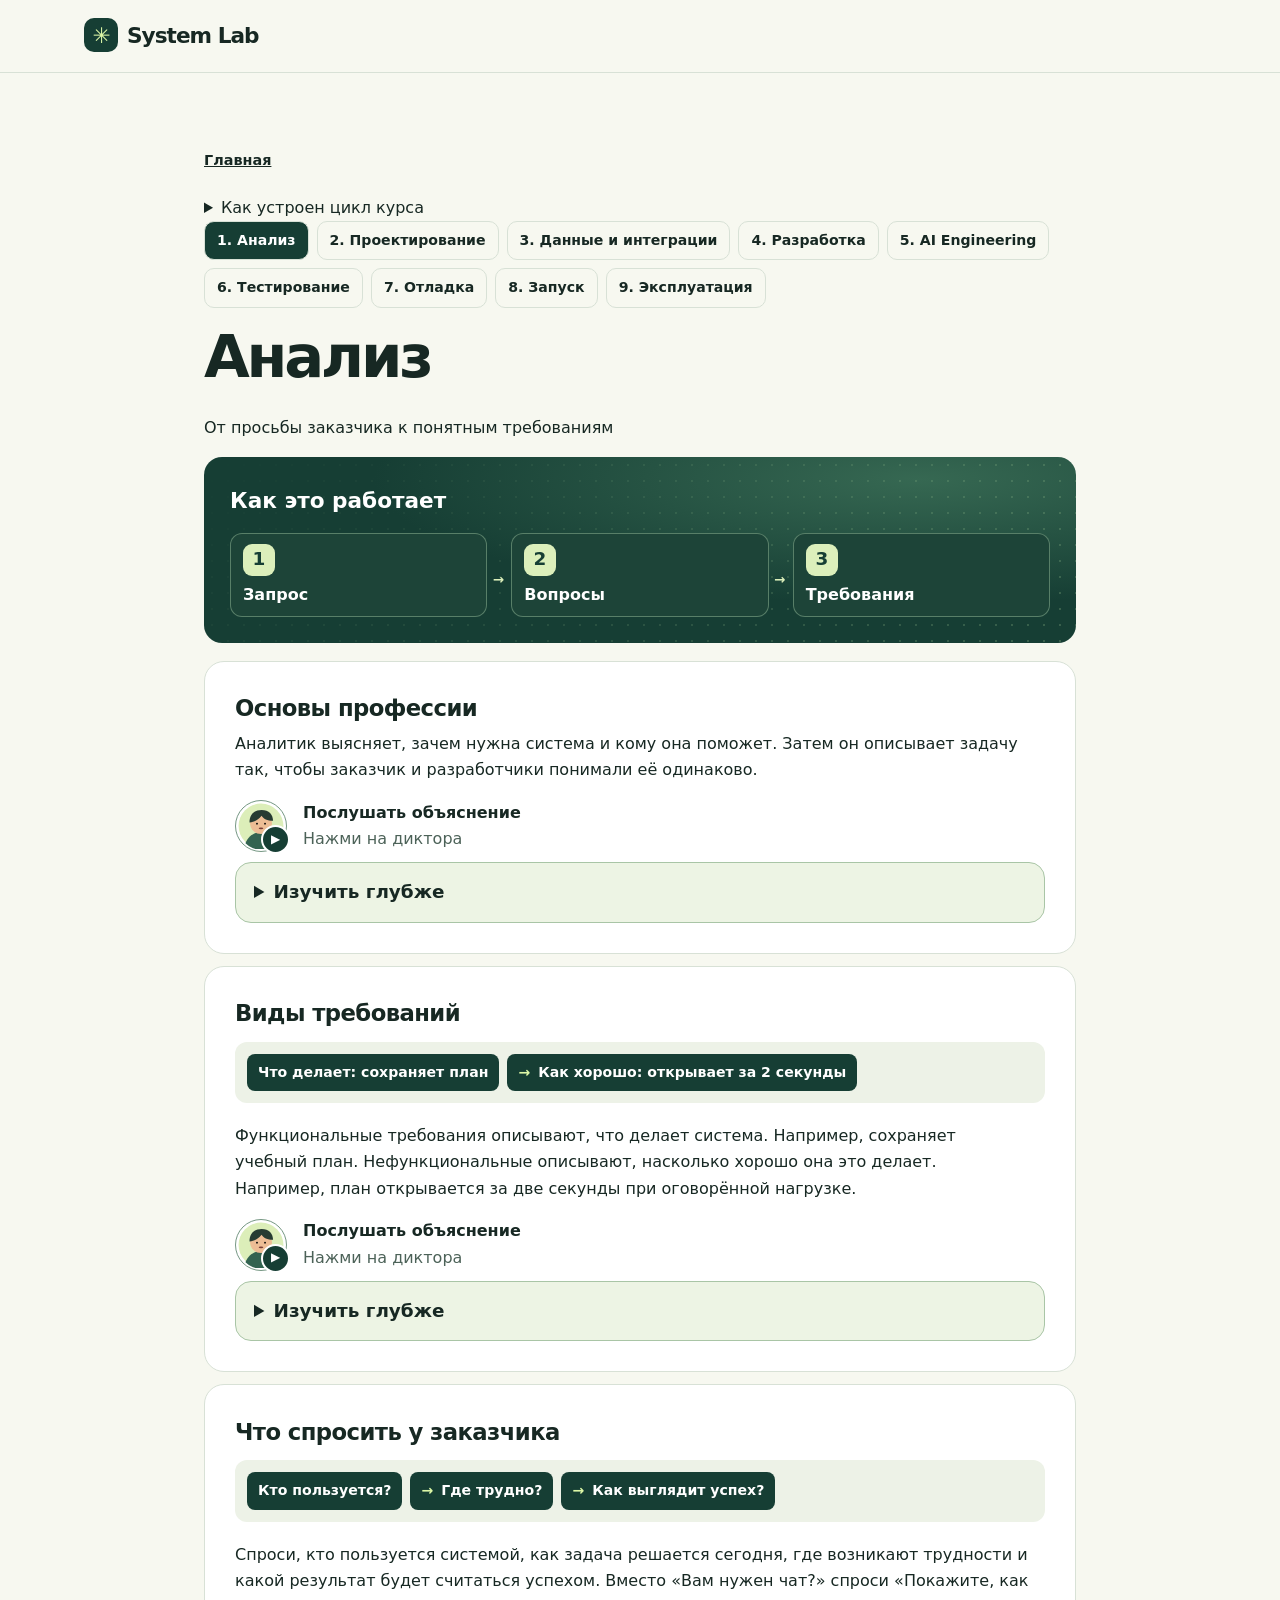
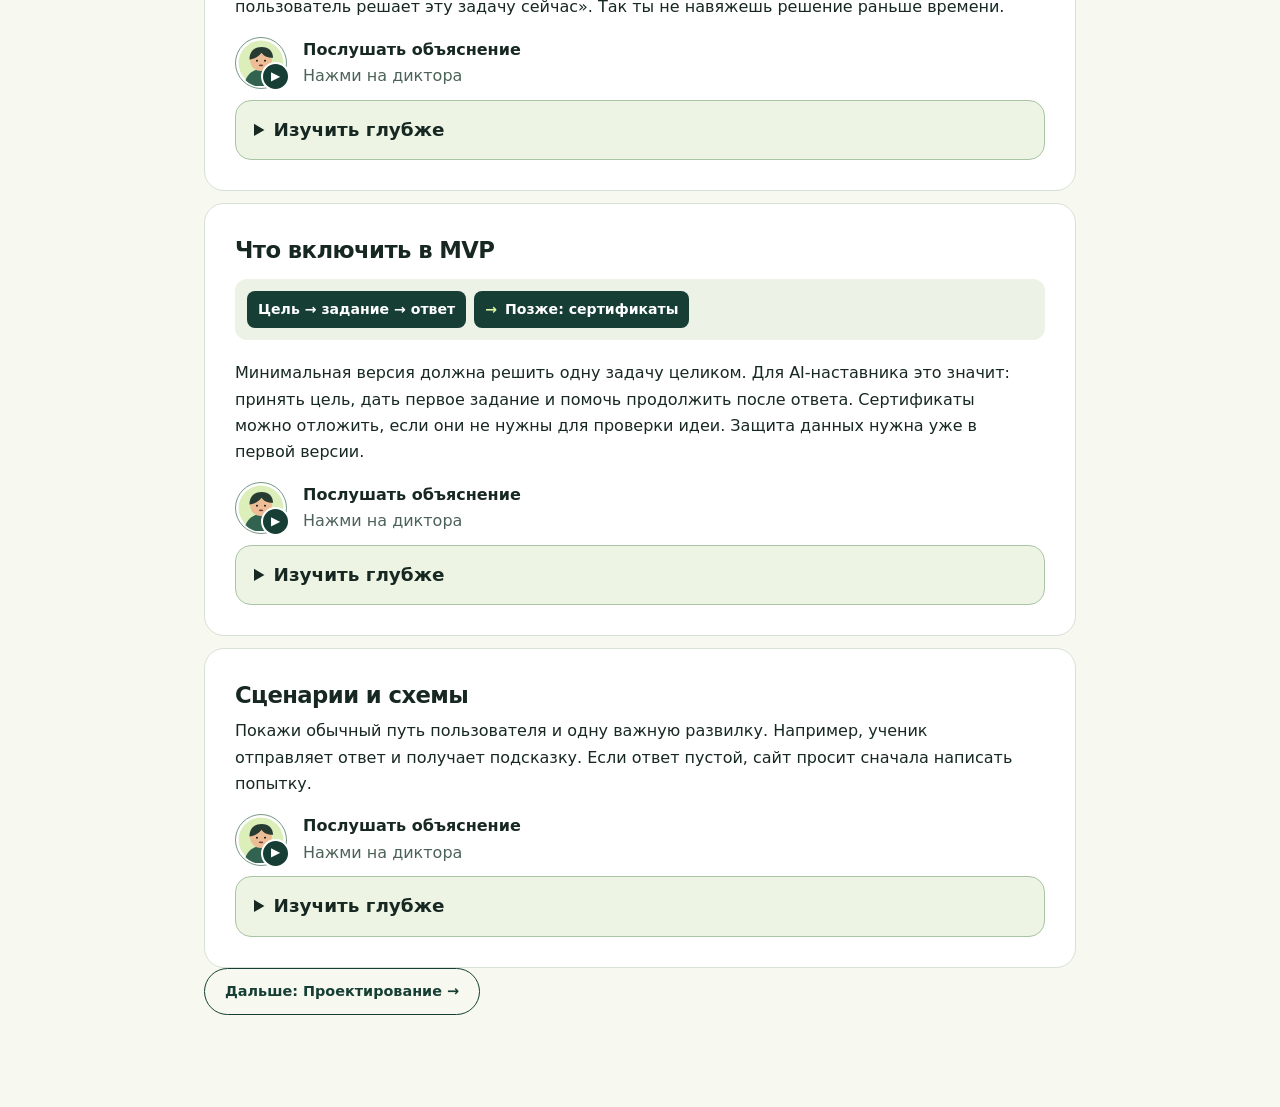
==== course.html @ 71708680 "Save System Lab learning platform" ====
<!doctype html>
<html lang="ru">
<head>
<meta charset="utf-8">
<meta name="viewport" content="width=device-width,initial-scale=1">
<meta name="description" content="Открытый практикум по системному анализу, подготовке к senior-собеседованию и проектированию AI-систем.">
<title>System Lab — системный анализ и AI Engineering</title>
<style>
:root{--ink:#172823;--green:#163e34;--lime:#ddf7a7;--paper:#f7f8f0;--white:#fff;--line:#d8e1d6;--muted:#4c6258}*{box-sizing:border-box}html{scroll-behavior:smooth;scroll-padding-top:90px}body{margin:0;background:var(--paper);color:var(--ink);font:16px/1.65 system-ui,sans-serif}a{color:inherit}button{font:inherit;cursor:pointer}a:focus-visible,button:focus-visible,summary:focus-visible,input:focus-visible{outline:3px solid #47843c;outline-offset:4px}.wrap{max-width:1200px;margin:auto;padding-inline:clamp(18px,4vw,44px)}header{position:sticky;top:0;z-index:2;background:var(--paper);border-bottom:1px solid var(--line)}header .wrap{min-height:72px;display:flex;align-items:center;justify-content:space-between;gap:18px;flex-wrap:wrap}.logo{font-weight:850;letter-spacing:-.045em;font-size:1.35rem;text-decoration:none}.logo span{display:inline-grid;place-items:center;background:var(--green);color:var(--lime);width:34px;height:34px;border-radius:10px;margin-right:9px}nav{display:flex;gap:clamp(12px,3vw,32px);flex-wrap:wrap}nav a{font-size:.88rem;font-weight:650;text-decoration:none}.hero{padding-block:clamp(45px,8vw,110px)}.hero .wrap{display:grid;grid-template-columns:1.18fr 1fr;gap:clamp(28px,6vw,80px);align-items:center}.eyebrow{font-size:.76rem;letter-spacing:.16em;text-transform:uppercase;font-weight:800;color:#386744}.hero h1{font-size:clamp(2.55rem,6vw,5.25rem);letter-spacing:-.075em;line-height:1.02;margin:.2em 0 .35em}.hero h1 em{font-style:normal;color:#497343}p{margin:0 0 1em}.muted{color:var(--muted)}.actions{display:flex;gap:10px;flex-wrap:wrap;margin-top:24px}.btn{display:inline-flex;align-items:center;padding:11px 20px;border-radius:99px;border:1px solid var(--green);background:var(--green);color:white;text-decoration:none;font-weight:750;font-size:.9rem}.btn.alt{background:transparent;color:var(--green)}.btn:hover{box-shadow:0 4px 0 #8bab83}.board{background:#14372f;color:white;border-radius:clamp(22px,5vw,64px) 22px 22px 22px;padding:clamp(22px,4vw,44px);box-shadow:0 20px 65px #234d322b;background-image:radial-gradient(#a7dbab38 1px,transparent 1px);background-size:18px 18px}.board small{color:var(--lime);font-weight:750}.board ol{list-style:none;padding:0;margin:26px 0 0;display:grid;gap:12px}.board li{padding:13px 16px;border:1px solid #7da493;border-radius:14px;background:#244b3f;display:flex;gap:14px;align-items:center}.board li span{color:var(--lime);font:700 .85rem monospace}.board li:last-child{background:var(--lime);color:var(--green);border-color:var(--lime)}.board li:last-child span{color:inherit}.band{background:#e7eddf;padding:22px 0}.band .wrap{display:flex;justify-content:space-between;gap:12px 24px;flex-wrap:wrap;font-size:.9rem;font-weight:720}.section{padding-block:clamp(52px,8vw,98px)}h2{font-size:clamp(2rem,4.6vw,3.8rem);line-height:1.04;letter-spacing:-.062em;margin:.24em 0 .45em}h3{line-height:1.24;letter-spacing:-.025em;margin:.5em 0}.intro{max-width:68ch}.grid{display:grid;grid-template-columns:repeat(3,1fr);gap:14px;margin-top:26px}.card{background:white;border:1px solid var(--line);border-radius:22px;padding:24px}.card p{font-size:.94rem}.card a,.lesson a{font-weight:700;text-underline-offset:3px}.num{font:750 .8rem monospace;color:#376545}.tint{background:#eef2e7}.dark{background:var(--green);color:#fff}.dark .eyebrow{color:var(--lime)}.dark .card{background:#224d41;border-color:#5d8174}.dark .card p{color:#e3f1e9}.dark .num{color:var(--lime)}.lessons{margin-top:24px;display:grid;gap:10px}.lesson{border:1px solid var(--line);background:white;border-radius:16px;overflow:hidden}.lesson summary{cursor:pointer;padding:15px 19px;font-weight:770}.lesson summary span{color:#426d48;font:700 .78rem monospace;margin-right:9px}.lesson>div{padding:0 19px 18px;max-width:83ch}.lesson label{display:block;font-weight:700}.lesson input{accent-color:var(--green)}.lesson pre{overflow:auto;background:#eaf1e8;padding:12px;border-radius:8px}.progress{margin-top:17px;font-size:.9rem;font-weight:750}progress{display:block;width:min(100%,390px);accent-color:#497343}.checklist{padding-left:1.25rem}footer{padding:28px 0;border-top:1px solid var(--line)}footer .wrap{display:flex;justify-content:space-between;gap:12px;flex-wrap:wrap}.skip{position:absolute;left:10px;top:-100px}.skip:focus{top:5px;z-index:5}.sources{display:flex;flex-wrap:wrap;gap:8px 20px;padding:0;list-style:none}.sources a{font-weight:700}@media(max-width:760px){.hero .wrap,.grid{grid-template-columns:1fr}header .wrap{padding-block:10px;gap:5px 18px}.board{max-width:540px}.card{padding:19px}}@media(prefers-reduced-motion:reduce){html{scroll-behavior:auto}}
.steps{display:grid;gap:18px}.step{background:#fff;border:1px solid var(--line);border-radius:20px;padding:clamp(16px,4vw,30px);scroll-margin-top:25px}.step h3{font-size:clamp(1.3rem,3vw,1.8rem)}.step details{margin:10px 0}.step summary{cursor:pointer;font-weight:700}.step label{display:inline-block;margin-top:12px;font-weight:700}.step input{accent-color:var(--green)}.next{display:inline-block;margin:12px 0 0 18px;font-weight:700}.flow{display:flex;flex-wrap:wrap;gap:8px;padding:12px;margin:16px 0 20px;background:#edf2e7;border-radius:12px;list-style:none}.flow li{display:flex;align-items:center;gap:8px;background:#163e34;color:white;padding:7px 11px;border-radius:8px;font-size:.88rem;font-weight:650}.flow li+li::before{content:'→';color:#ddf7a7}.jump{display:flex;flex-wrap:wrap;gap:8px 18px;padding:0;list-style:none}.step p{max-width:78ch}
</style>
<style>
[hidden]{display:none!important}.page{max-width:960px;padding-block:clamp(32px,7vw,76px)}.page h1{font-size:clamp(2rem,5vw,3.7rem);line-height:1.06;letter-spacing:-.055em;margin:.22em 0 .45em}.choices,.topic-grid{display:grid;grid-template-columns:repeat(2,minmax(0,1fr));gap:14px;margin:24px 0}.choices .card{display:flex;flex-direction:column;align-items:start}.choices .btn{margin-top:auto}.topic-grid a{display:block;text-decoration:none}.topic-grid a:hover{border-color:#497343}.topic-grid .card{padding:15px 18px}.topic-grid strong{display:block}.lesson-nav{display:flex;flex-wrap:wrap;justify-content:space-between;gap:12px;margin-top:20px}.step pre{white-space:pre-wrap;overflow-wrap:anywhere;background:#edf2e7;padding:12px;border-radius:8px}.group{margin:24px 0}.group>summary{cursor:pointer;font-size:1.25rem;font-weight:800}.group .topic-grid{margin:12px 0}.breadcrumbs{margin-bottom:22px;font-size:.9rem}.breadcrumbs a{font-weight:700}@media(max-width:620px){.choices,.topic-grid{grid-template-columns:1fr}}
</style><style>
.route-hero{background:#163e34;color:white;border-radius:28px;padding:clamp(22px,5vw,48px);background-image:radial-gradient(#d8f4aa30 1px,transparent 1px);background-size:18px 18px}.route-hero .eyebrow{color:#ddf7a7}.route-status{display:grid;gap:8px;margin-top:22px}.route-status progress{accent-color:#ddf7a7}.route-actions{display:flex;flex-wrap:wrap;gap:10px;margin-top:20px}.route-actions .btn{background:#ddf7a7;color:#163e34}.route-actions .alt{background:transparent;border-color:#bdd3bd;color:#fff}.route-track{position:relative;list-style:none;padding:0;margin:30px 0;display:grid;gap:12px}.route-track::before{content:"";position:absolute;top:23px;bottom:23px;left:22px;width:2px;background:#83a88b;transform-origin:top;animation:route-line .65s ease both}.route-phase{position:relative;display:grid;grid-template-columns:46px minmax(0,1fr);gap:clamp(12px,4vw,28px);align-items:start;animation:route-in .4s ease-out both;animation-delay:var(--delay)}.route-node{display:grid;place-items:center;border-radius:50%;height:46px;background:#163e34;color:#fff;font:700 .95rem monospace}.route-card{border:1px solid var(--line);background:#fff;border-radius:16px;padding:15px 20px}.route-card h2{font-size:1.32rem;letter-spacing:-.025em;margin:.2em 0 .45em}.route-card p{margin:0 0 7px}.route-phase-status{color:#386744;font-size:.8rem;font-weight:800}.route-phase[aria-current="step"] .route-card{border-color:#497343;background:#edf5dd;box-shadow:inset 4px 0 #497343}.route-phase[aria-current="step"] .route-node{background:#ddf7a7;color:#163e34;outline:2px solid #497343}.route-phase-link{font-weight:700;font-size:.9rem}@keyframes route-line{from{transform:scaleY(0)}to{transform:scaleY(1)}}@keyframes route-in{from{opacity:0;transform:translateY(8px)}to{opacity:1;transform:translateY(0)}}@media(prefers-reduced-motion:reduce){.route-track::before,.route-phase{animation:none}}
</style><style>
.guide{display:flex;align-items:center;gap:16px;margin:20px 0}.guide p{margin:0}.guide-button{position:relative;display:grid;place-items:center;flex:none;border:1px solid #769884;border-radius:50%;padding:2px;background:#fff}.guide-play{position:absolute;right:-4px;bottom:-3px;display:grid;place-items:center;width:29px;height:29px;background:#163e34;color:#fff;border:2px solid #fff;border-radius:50%;font-size:12px}.guide-button[aria-pressed=true] .guide-mouth{transform-box:fill-box;transform-origin:center;animation:guide-speak .28s ease-in-out infinite alternate}@keyframes guide-speak{to{transform:scaleY(2.7)}}@media(prefers-reduced-motion:reduce){.guide-button[aria-pressed=true] .guide-mouth{animation:none}}
</style><style>
.lesson-map{position:sticky;top:72px;z-index:1;margin:0 0 18px;background:#edf4e4;border:1px solid #a9c5a6;border-radius:16px;padding:10px 15px}.lesson-map summary{cursor:pointer;font-weight:800}.lesson-map summary span{font-size:.85rem;color:var(--muted);margin-left:8px}.lesson-map progress{margin:7px 0}.lesson-map nav{display:flex;flex-wrap:nowrap;overflow:auto;gap:14px;padding:3px 4px 8px}.lesson-phase{display:grid;gap:3px;flex:none}.lesson-phase strong{font-size:.73rem;color:#386744}.lesson-phase div{display:flex;gap:5px}.lesson-phase a{display:grid;place-items:center;min-width:32px;min-height:32px;border-radius:8px;border:1px solid #a9c5a6;background:#fff}.lesson-phase a.done{background:#dcefbb}.lesson-phase a[aria-current="page"]{background:#163e34;color:#fff}.project-task{border-left:4px solid #83a88b;padding:12px 16px;background:#f2f6eb;border-radius:8px}.project-task h2{font-size:1.28rem;letter-spacing:normal}.worked-example{margin:16px 0}.worked-example>summary{margin-bottom:10px}
</style><style>
.first-session label{display:block;margin-top:15px}.first-session input{display:block;width:100%;max-width:680px;padding:9px 12px;border:1px solid #9ab99a;border-radius:8px;font:inherit;background:white}.first-session details{margin-top:15px}.goal-ideas{display:flex;flex-wrap:wrap;gap:6px;margin-top:8px}.goal-ideas button{border:1px solid #9ab99a;border-radius:999px;padding:3px 10px;background:white;color:#163e34;font-size:.85rem}
</style><style>.simple-lesson h2{margin-top:14px}.simple-example{padding:10px 12px;background:white;border-radius:8px}.simple-lesson textarea{display:block;width:100%;margin-top:8px;padding:9px 11px;border:1px solid #9ab99a;border-radius:8px;font:inherit;resize:vertical}</style><style>.client-choices{display:grid;gap:7px;margin-bottom:10px}.client-choices button{text-align:left;border:1px solid #9ab99a;border-radius:8px;padding:9px 12px;color:#163e34;background:white}.client-choices button:hover{background:#dcefbb}.simple-lesson blockquote{margin:0 0 14px}.simple-lesson details{margin:12px 0}</style><style>
.deep-panel{margin:18px 0;padding:14px 18px;border:1px solid #a9c5a6;border-radius:16px;background:#edf4e4}.deep-panel>summary,.deep-group>summary{cursor:pointer;font-weight:800}.deep-panel>summary{font-size:1.15rem}.deep-panel p,.deep-group{margin:10px 0}.deep-options button{font:inherit;font-size:.9rem;background:#fff;color:#163e34;border:1px solid #a9c5a6;border-radius:9px;margin:3px 5px 3px 0;padding:6px 11px}.deep-options button[aria-pressed="true"]{background:#163e34;color:#fff}.deep-reader:empty{display:none}.deep-reader iframe{display:block;width:100%;min-height:300px;border:1px solid #a9c5a6;border-radius:14px;background:#f7f8f0;margin:10px 0}
</style><style>
.lesson-scene{position:relative;isolation:isolate;overflow:hidden;margin:10px 0 18px;padding:clamp(14px,3vw,26px);border-radius:18px;background:radial-gradient(ellipse at 82% 12%,#366852 0%,#163e34 54%);color:#fff}.lesson-scene::before{content:"";position:absolute;inset:0;z-index:-1;background:radial-gradient(circle,#bce3a438 1px,transparent 1px) 0 0/16px 16px;mask-image:linear-gradient(140deg,transparent,#000)}.lesson-scene figcaption{font-weight:800;font-size:clamp(1rem,2.6vw,1.35rem);margin-bottom:14px}.lesson-scene ol{list-style:none;margin:0;padding:0;display:grid;grid-template-columns:repeat(3,minmax(0,1fr));gap:clamp(12px,3vw,24px)}.lesson-scene li{position:relative;display:grid;align-content:start;gap:4px;padding:10px 12px;border:1px solid #9bc3a076;background:#1d4438;border-radius:12px;font-size:.84rem;line-height:1.35;animation:scene-in .42s ease-out both;animation-delay:var(--scene-delay)}.lesson-scene li:not(:last-child)::after{content:"→";position:absolute;left:100%;width:clamp(12px,3vw,24px);top:45%;text-align:center;color:#dcefbb;font-weight:800}.lesson-scene li strong{font-size:1rem}.scene-icon{display:grid;place-items:center;width:32px;height:32px;margin-bottom:4px;border-radius:9px;background:#dcefbb;color:#163e34;font-size:1.15rem;font-weight:800}.lesson-scene li span:last-child{color:#e4f0e6}@keyframes scene-in{from{opacity:.35;transform:translateY(7px)}to{opacity:1;transform:none}}@media(max-width:580px){.lesson-scene ol{grid-template-columns:1fr;gap:12px}.lesson-scene li{grid-template-columns:32px 1fr;align-items:center}.scene-icon{grid-row:span 2;margin:0}.lesson-scene li:not(:last-child)::after{content:"↓";left:18px;top:100%;line-height:12px}}@media(prefers-reduced-motion:reduce){.lesson-scene li{animation:none}}
</style><style>
.hub-grid{display:grid;grid-template-columns:repeat(2,minmax(0,1fr));gap:16px}.hub-card{background:white;border:1px solid var(--line);border-radius:20px;padding:18px;min-width:0}.hub-card h2{font-size:1.35rem;letter-spacing:-.025em}.hub-links{display:flex;gap:6px;flex-wrap:wrap}.hub-links a{background:#edf4e4;color:#163e34;border-radius:8px;padding:4px 8px;font-size:.85rem}.hub-note,.hub-ai{margin:12px 0 0;font-size:.9rem}.hub-ai{padding-left:22px}.hub-picture{position:relative;isolation:isolate;overflow:hidden;margin:10px 0 14px;padding:9px;border-radius:13px;background:radial-gradient(ellipse at 85% 0%,#43755a,#163e34 60%);color:white}.hub-picture>svg{position:absolute;z-index:-1;inset:0;width:100%;height:65px}.hub-picture path{fill:none;stroke:#9bc3a0;stroke-dasharray:5 5}.hub-picture circle{fill:#ddf7a7;animation:hub-flow 3.1s linear infinite}.hub-picture .hub-signal-alt{animation-delay:-1.55s}.hub-picture>div{display:grid;grid-template-columns:repeat(3,1fr);text-align:center;gap:4px}.hub-picture span{display:grid;justify-items:center;gap:3px}.hub-picture b{display:grid;place-items:center;width:42px;height:42px;background:#ddf7a7;color:#163e34;border-radius:11px;font-size:1.25rem}.hub-picture small{padding:0 5px;background:#163e34;border-radius:4px}.hub-picture span:nth-child(2) b{animation:hub-glow 3.1s ease-in-out infinite}@keyframes hub-flow{to{cx:412}}@keyframes hub-glow{50%{box-shadow:0 0 15px #ddf7a7bd}}@media(max-width:680px){.hub-grid{grid-template-columns:1fr}}@media(prefers-reduced-motion:reduce){.hub-picture circle,.hub-picture span:nth-child(2) b{animation:none}}
</style><style>.theory-menu{display:flex;flex-wrap:wrap;gap:8px;margin-bottom:18px}.theory-menu a{padding:7px 12px;border:1px solid var(--line);border-radius:10px;text-decoration:none;font-weight:750}.theory-menu a[aria-current]{background:#163e34;color:white}.theory-cards{display:grid;gap:12px}.theory-cards h2{font-size:1.42rem;letter-spacing:-.025em}.theory-cards .guide{margin:10px 0}.theory-cards .guide svg{width:46px;height:46px}.theory-cards .deep-panel{margin-bottom:0}#theory-root .lesson-scene .scene-icon{animation:theory-pulse 3s infinite}#theory-root .lesson-scene li:nth-child(2) .scene-icon{animation-delay:1s}#theory-root .lesson-scene li:nth-child(3) .scene-icon{animation-delay:2s}@keyframes theory-pulse{25%{box-shadow:0 0 20px #ddf7a7;transform:scale(1.08)}}@media(prefers-reduced-motion:reduce){#theory-root .lesson-scene .scene-icon{animation:none}}</style><style>.depth-flow{margin:14px 0;background:#163e34;border-radius:12px;padding:12px;color:#fff}.depth-flow ol{display:flex;flex-wrap:wrap;gap:10px;list-style:none;padding:0;margin:0}.depth-flow li{padding:6px 10px;border:1px solid #a9c5a6;border-radius:7px;animation:depth-signal 4s infinite;animation-delay:var(--phase)}.depth-flow li+li::before{content:"→ ";color:#ddf7a7}.sequence-demo{border-left:2px dashed #7c9a80;padding-left:25px}.sequence-demo li{margin:7px 0}@keyframes depth-signal{20%{background:#427359;box-shadow:0 0 12px #b1d889}}@media(prefers-reduced-motion:reduce){.depth-flow li{animation:none}}</style><style>.uml-view{display:block;width:100%;max-width:620px;background:#163e34;border-radius:12px;margin:14px 0}</style></head>
<body><a class="skip btn" href="#main">К содержанию</a><header><div class="wrap"><a class="logo" href="index.html"><span aria-hidden="true">✳</span>System Lab</a></div></header><main id="main" class="wrap page"><p class="breadcrumbs"><a href="index.html">Главная</a><span id="crumb" hidden> / <a id="catalog-link" href="course.html">Каталог</a></span></p><section id="roadmap" hidden aria-labelledby="roadmap-title">
<div class="route-hero"><p class="eyebrow">Системный анализ → AI Engineering</p><h1 id="roadmap-title">Твой учебный маршрут</h1><p>От первой формулировки задачи до защиты AI-наставника, который строит план под цель ученика.</p>
<div class="route-status"><span id="route-progress"></span><progress id="route-meter" max="15" value="0" aria-label="Выполненные практики"></progress><strong id="route-current"></strong></div>
<div class="route-actions"><a class="btn" id="route-resume" href="?lesson=scope&amp;mode=guided">Начать обучение →</a><a class="btn alt" id="route-restart" href="?lesson=scope&amp;mode=guided" hidden>К первому уроку</a></div></div>
<ol class="route-track" aria-label="Этапы маршрута"><li class="route-phase" data-start="0" data-end="1" style="--delay:0ms"><span class="route-node" aria-hidden="true">00</span><div class="route-card"><p class="route-phase-status"></p><h2>Точка старта</h2><p>Познакомься с кейсом и обозначь границы помощника.</p><a class="route-phase-link">Открыть этап →</a></div></li><li class="route-phase" data-start="1" data-end="4" style="--delay:25ms"><span class="route-node" aria-hidden="true">01</span><div class="route-card"><p class="route-phase-status"></p><h2>Системный анализ</h2><p>Требования, сценарии, данные и SQL.</p><a class="route-phase-link">Открыть этап →</a></div></li><li class="route-phase" data-start="4" data-end="7" style="--delay:100ms"><span class="route-node" aria-hidden="true">02</span><div class="route-card"><p class="route-phase-status"></p><h2>Интеграции и архитектура</h2><p>API, доступ, события и обработка сбоев.</p><a class="route-phase-link">Открыть этап →</a></div></li><li class="route-phase" data-start="7" data-end="12" style="--delay:175ms"><span class="route-node" aria-hidden="true">03</span><div class="route-card"><p class="route-phase-status"></p><h2>AI Engineering</h2><p>Контекст, RAG, инструменты и безопасность.</p><a class="route-phase-link">Открыть этап →</a></div></li><li class="route-phase" data-start="12" data-end="15" style="--delay:300ms"><span class="route-node" aria-hidden="true">04</span><div class="route-card"><p class="route-phase-status"></p><h2>Проверка и защита</h2><p>Evals, эксплуатация и демонстрация проекта.</p><a class="route-phase-link">Открыть этап →</a></div></li></ol>
<p><a href="course.html">Все уроки в каталоге →</a></p></section><section id="topic-hub" hidden><p class="eyebrow">System Lab</p><h1>Что хочешь разобрать?</h1><p>Начни с любой темы. Послушай короткое объяснение и открой подробный разбор, когда он понадобится.</p><p><a class="btn" href="?mode=guided&amp;start=1">Продолжить практику →</a></p><div class="hub-grid"><section class="hub-card" id="topic-start"><h2>Основы системного анализа</h2><div class="hub-picture" aria-hidden="true"><svg viewBox="0 0 420 64" preserveAspectRatio="none"><path d="M8 32H412"/><circle cy="32" cx="8" r="5"/><circle class="hub-signal-alt" cy="32" cx="8" r="3"/></svg><div><span><b>?</b><small>Спроси</small></span><span><b>▤</b><small>Запиши</small></span><span><b>✓</b><small>Проверь</small></span></div></div><p>Узнай, какие вопросы задать и как записать ответы.</p><div class="hub-links"><a href="?topic=b1">Основы профессии</a><a href="?topic=b2">Требования от и до</a><a href="?topic=treq">Виды требований</a><a href="?topic=tsmart">Как уточнить цель</a><a href="?topic=b3">Сценарии и схемы</a></div></section><section class="hub-card" id="topic-integrations"><h2>Интеграции</h2><div class="hub-picture" aria-hidden="true"><svg viewBox="0 0 420 64" preserveAspectRatio="none"><path d="M8 32H412"/><circle cy="32" cx="8" r="5"/><circle class="hub-signal-alt" cy="32" cx="8" r="3"/></svg><div><span><b>▣</b><small>Приложение</small></span><span><b>⇄</b><small>API / брокер</small></span><span><b>▣</b><small>Сервис</small></span></div></div><p>Выбери, как две программы будут обмениваться данными.</p><div class="hub-links"><a href="?topic=b5">Как системы общаются</a><a href="?topic=brest">REST API</a><a href="?topic=bapi">GraphQL, gRPC и другие способы</a><a href="?topic=b6">Kafka и RabbitMQ</a><a href="?topic=bnet">Как работает интернет</a><a href="?topic=bnlab">Сеть в действии</a><a href="?topic=bsec">Доступ к API</a><a href="?topic=b7">Фоновые процессы</a><a href="?topic=b7b">Паттерны микросервисов</a></div><p class="hub-note"><strong>Прямой запрос</strong> нужен, когда сайт ждёт ответ сейчас. <strong>Брокер</strong> помогает передать событие или задачу, которую другой сервис обработает позже.</p></section><section class="hub-card" id="topic-ai-engineering"><h2>AI Engineering</h2><div class="hub-picture" aria-hidden="true"><svg viewBox="0 0 420 64" preserveAspectRatio="none"><path d="M8 32H412"/><circle cy="32" cx="8" r="5"/><circle class="hub-signal-alt" cy="32" cx="8" r="3"/></svg><div><span><b>?</b><small>Цель</small></span><span><b>✦</b><small>Наставник</small></span><span><b>✓</b><small>Проверка</small></span></div></div><p>Собери наставника от первой инструкции до проверки ответов.</p><div class="hub-links"><a href="?topic=b9">AI Engineering</a></div><ol class="hub-ai"><li><a href="?lesson=baseline">С чего начать: простая задача</a></li><li><a href="?lesson=schema">Как описать ответ модели</a></li><li><a href="?lesson=rag">Как добавить учебные материалы</a></li><li><a href="?lesson=tools">Как подключить инструменты</a></li><li><a href="?lesson=evals">Как проверить качество</a></li></ol></section><section class="hub-card" id="topic-data"><h2>Данные и SQL</h2><div class="hub-picture" aria-hidden="true"><svg viewBox="0 0 420 64" preserveAspectRatio="none"><path d="M8 32H412"/><circle cy="32" cx="8" r="5"/><circle class="hub-signal-alt" cy="32" cx="8" r="3"/></svg><div><span><b>◎</b><small>Цель</small></span><span><b>▤</b><small>Записи</small></span><span><b>↻</b><small>Прогресс</small></span></div></div><p>Разберись, что сохранять и как находить нужные записи.</p><div class="hub-links"><a href="?topic=b4">Базы данных</a><a href="?topic=bdb">Транзакции и индексы</a><a href="?topic=bwin">Оконные функции SQL</a><a href="?topic=sql">Практика SQL</a></div></section><section class="hub-card" id="topic-architecture"><h2>Архитектура и практика</h2><div class="hub-picture" aria-hidden="true"><svg viewBox="0 0 420 64" preserveAspectRatio="none"><path d="M8 32H412"/><circle cy="32" cx="8" r="5"/><circle class="hub-signal-alt" cy="32" cx="8" r="3"/></svg><div><span><b>◉</b><small>Ученик</small></span><span><b>▣</b><small>Система</small></span><span><b>↗</b><small>Внешний сервис</small></span></div></div><p>Посмотри, как описать систему и обосновать решение.</p><div class="hub-links"><a href="?topic=b8">Архитектура системы</a><a href="?topic=barch">Схемы C4</a><a href="?topic=b11">Как выбрать архитектурное решение</a><a href="?topic=b12">Практика и собеседование</a><a href="?topic=b10">Финтех и блокчейн</a></div></section></div></section>
<section id="topic-detail" hidden><p><a href="course.html">← Все темы</a></p><h1 id="topic-heading"></h1><div id="topic-picture"></div><div class="guide"><button class="guide-button" type="button" aria-pressed="false" aria-label="Воспроизвести аудиогид"><svg viewBox="0 0 80 80" width="72" height="72" aria-hidden="true"><circle cx="40" cy="40" r="39" fill="#dceeb9"/><path d="M13 70c5-13 15-19 27-19s22 6 27 19a38 38 0 0 1-54 0" fill="#326350"/><circle cx="40" cy="35" r="19" fill="#edbd95"/><path d="M20 34c0-15 9-22 21-22 13 0 20 8 20 19-10 0-17-4-20-9-6 7-12 11-21 12" fill="#263b32"/><circle cx="33" cy="36" r="1.6"/><circle cx="47" cy="36" r="1.6"/><ellipse class="guide-mouth" cx="40" cy="44" rx="4" ry="1.5" fill="#773c36"/></svg><span class="guide-play" aria-hidden="true">▶</span></button><div><strong>Объяснение голосом</strong><p class="muted guide-status" role="status">Нажми на диктора</p></div><audio preload="none"></audio></div><p id="topic-summary"></p><details class="deep-panel" id="topic-depth"><summary>Изучить глубже</summary><div class="deep-reader"></div></details></section><div id="theory-root"><details><summary>Как устроен цикл курса</summary><p>Этапы показывают путь от задачи до работающего продукта. После тестирования и наблюдения за продуктом можно вернуться к требованиям, дизайну или реализации. Для AI дополнительно проверяем данные, качество модели и изменения после выпуска.</p><p><a href="https://aws.amazon.com/what-is/sdlc/">AWS · жизненный цикл ПО</a> · <a href="https://learn.microsoft.com/nb-no/azure/databricks/machine-learning/concepts/ml-lifecycle">Microsoft · жизненный цикл ML</a></p></details><nav class="theory-menu" aria-label="Этапы разработки"><a href="?theory=analysis" data-theory="analysis">1. Анализ</a><a href="?theory=design" data-theory="design">2. Проектирование</a><a href="?theory=integrations" data-theory="integrations">3. Данные и интеграции</a><a href="?theory=development" data-theory="development">4. Разработка</a><a href="?theory=ai" data-theory="ai">5. AI Engineering</a><a href="?theory=quality" data-theory="quality">6. Тестирование</a><a href="?theory=debug" data-theory="debug">7. Отладка</a><a href="?theory=release" data-theory="release">8. Запуск</a><a href="?theory=operations" data-theory="operations">9. Эксплуатация</a></nav><section data-theory-page="analysis" hidden><h1>Анализ</h1><p>От просьбы заказчика к понятным требованиям</p><figure class="lesson-scene"><figcaption>Как это работает</figcaption><ol><li><span class="scene-icon">1</span><strong>Запрос</strong></li><li><span class="scene-icon">2</span><strong>Вопросы</strong></li><li><span class="scene-icon">3</span><strong>Требования</strong></li></ol></figure><div class="theory-cards"><article class="step"><h2>Основы профессии</h2><p>Аналитик выясняет, зачем нужна система и кому она поможет. Затем он описывает задачу так, чтобы заказчик и разработчики понимали её одинаково.</p><div class="guide"><button class="guide-button" type="button" aria-pressed="false" aria-label="Воспроизвести аудиогид"><svg viewBox="0 0 80 80" width="72" height="72" aria-hidden="true"><circle cx="40" cy="40" r="39" fill="#dceeb9"/><path d="M13 70c5-13 15-19 27-19s22 6 27 19a38 38 0 0 1-54 0" fill="#326350"/><circle cx="40" cy="35" r="19" fill="#edbd95"/><path d="M20 34c0-15 9-22 21-22 13 0 20 8 20 19-10 0-17-4-20-9-6 7-12 11-21 12" fill="#263b32"/><circle cx="33" cy="36" r="1.6"/><circle cx="47" cy="36" r="1.6"/><ellipse class="guide-mouth" cx="40" cy="44" rx="4" ry="1.5" fill="#773c36"/></svg><span class="guide-play" aria-hidden="true">▶</span></button><div><strong>Послушать объяснение</strong><p class="guide-status muted" role="status">Нажми на диктора</p></div><audio preload="none" src="lesson-audio/theory-analysis-0.wav"></audio></div><details class="deep-panel theory-reading"><summary>Изучить глубже</summary><figure class="depth-flow" aria-label="Заказчик → Аналитик → Команда"><ol><li style="--phase:0s">Заказчик</li><li style="--phase:1s">Аналитик</li><li style="--phase:2s">Команда</li></ol></figure><p>На встрече выясни проблему и запиши, кто принимает решение. Затем согласуй сценарий и критерий приёмки. Например, заказчик подтверждает, что ученик может продолжить сохранённое занятие после повторного входа.</p><p><a href="Roadmap-SA.html#b1">Связанные материалы в справочнике</a></p></details></article><article class="step"><h2>Виды требований</h2><ul class="flow" aria-label="Короткая схема"><li>Что делает: сохраняет план</li><li>Как хорошо: открывает за 2 секунды</li></ul><p>Функциональные требования описывают, что делает система. Например, сохраняет учебный план. Нефункциональные описывают, насколько хорошо она это делает. Например, план открывается за две секунды при оговорённой нагрузке.</p><div class="guide"><button class="guide-button" type="button" aria-pressed="false" aria-label="Воспроизвести аудиогид"><svg viewBox="0 0 80 80" width="72" height="72" aria-hidden="true"><circle cx="40" cy="40" r="39" fill="#dceeb9"/><path d="M13 70c5-13 15-19 27-19s22 6 27 19a38 38 0 0 1-54 0" fill="#326350"/><circle cx="40" cy="35" r="19" fill="#edbd95"/><path d="M20 34c0-15 9-22 21-22 13 0 20 8 20 19-10 0-17-4-20-9-6 7-12 11-21 12" fill="#263b32"/><circle cx="33" cy="36" r="1.6"/><circle cx="47" cy="36" r="1.6"/><ellipse class="guide-mouth" cx="40" cy="44" rx="4" ry="1.5" fill="#773c36"/></svg><span class="guide-play" aria-hidden="true">▶</span></button><div><strong>Послушать объяснение</strong><p class="guide-status muted" role="status">Нажми на диктора</p></div><audio preload="none" src="lesson-audio/theory-analysis-1.wav"></audio></div><details class="deep-panel theory-reading"><summary>Изучить глубже</summary><figure class="depth-flow" aria-label="Действие → Условия → Проверка"><ol><li style="--phase:0s">Действие</li><li style="--phase:1s">Условия</li><li style="--phase:2s">Проверка</li></ol></figure><p>«Сохранить план» описывает функцию. «Открыть план за две секунды» описывает качество, но для проверки укажи нагрузку и долю запросов, которые должны уложиться в этот срок. «Доступ только владельцу» задаёт правило доступа.</p><p><a href="Roadmap-SA.html#b2">Связанные материалы в справочнике</a></p></details></article><article class="step"><h2>Что спросить у заказчика</h2><ul class="flow" aria-label="Короткая схема"><li>Кто пользуется?</li><li>Где трудно?</li><li>Как выглядит успех?</li></ul><p>Спроси, кто пользуется системой, как задача решается сегодня, где возникают трудности и какой результат будет считаться успехом. Вместо «Вам нужен чат?» спроси «Покажите, как пользователь решает эту задачу сейчас». Так ты не навяжешь решение раньше времени.</p><div class="guide"><button class="guide-button" type="button" aria-pressed="false" aria-label="Воспроизвести аудиогид"><svg viewBox="0 0 80 80" width="72" height="72" aria-hidden="true"><circle cx="40" cy="40" r="39" fill="#dceeb9"/><path d="M13 70c5-13 15-19 27-19s22 6 27 19a38 38 0 0 1-54 0" fill="#326350"/><circle cx="40" cy="35" r="19" fill="#edbd95"/><path d="M20 34c0-15 9-22 21-22 13 0 20 8 20 19-10 0-17-4-20-9-6 7-12 11-21 12" fill="#263b32"/><circle cx="33" cy="36" r="1.6"/><circle cx="47" cy="36" r="1.6"/><ellipse class="guide-mouth" cx="40" cy="44" rx="4" ry="1.5" fill="#773c36"/></svg><span class="guide-play" aria-hidden="true">▶</span></button><div><strong>Послушать объяснение</strong><p class="guide-status muted" role="status">Нажми на диктора</p></div><audio preload="none" src="lesson-audio/theory-analysis-2.wav"></audio></div><details class="deep-panel theory-reading"><summary>Изучить глубже</summary><figure class="depth-flow" aria-label="Сегодня → Проблема → Успех"><ol><li style="--phase:0s">Сегодня</li><li style="--phase:1s">Проблема</li><li style="--phase:2s">Успех</li></ol></figure><p>Попроси показать последний реальный случай. Уточни, кто выполнял работу, где возникла задержка и кто подтверждает результат. Запиши ответы отдельно от предположений. Избегай вопросов, в которых уже заложено решение, например «Вам нужен чат?».</p><p><a href="Roadmap-SA.html#b2">Связанные материалы в справочнике</a></p></details></article><article class="step"><h2>Что включить в MVP</h2><ul class="flow" aria-label="Короткая схема"><li>Цель → задание → ответ</li><li>Позже: сертификаты</li></ul><p>Минимальная версия должна решить одну задачу целиком. Для AI-наставника это значит: принять цель, дать первое задание и помочь продолжить после ответа. Сертификаты можно отложить, если они не нужны для проверки идеи. Защита данных нужна уже в первой версии.</p><div class="guide"><button class="guide-button" type="button" aria-pressed="false" aria-label="Воспроизвести аудиогид"><svg viewBox="0 0 80 80" width="72" height="72" aria-hidden="true"><circle cx="40" cy="40" r="39" fill="#dceeb9"/><path d="M13 70c5-13 15-19 27-19s22 6 27 19a38 38 0 0 1-54 0" fill="#326350"/><circle cx="40" cy="35" r="19" fill="#edbd95"/><path d="M20 34c0-15 9-22 21-22 13 0 20 8 20 19-10 0-17-4-20-9-6 7-12 11-21 12" fill="#263b32"/><circle cx="33" cy="36" r="1.6"/><circle cx="47" cy="36" r="1.6"/><ellipse class="guide-mouth" cx="40" cy="44" rx="4" ry="1.5" fill="#773c36"/></svg><span class="guide-play" aria-hidden="true">▶</span></button><div><strong>Послушать объяснение</strong><p class="guide-status muted" role="status">Нажми на диктора</p></div><audio preload="none" src="lesson-audio/theory-analysis-3.wav"></audio></div><details class="deep-panel theory-reading"><summary>Изучить глубже</summary><figure class="depth-flow" aria-label="Гипотеза → Один сценарий → Измерение"><ol><li style="--phase:0s">Гипотеза</li><li style="--phase:1s">Один сценарий</li><li style="--phase:2s">Измерение</li></ol></figure><p>Гипотеза: ученик сможет начать занятие без ручного подбора задания. Оставь цель, первое упражнение и обратную связь. Отложи сертификаты. Проверь на пилоте, сколько участников дошли до первой попытки.</p><p><a href="Roadmap-SA.html#b2">Связанные материалы в справочнике</a></p></details></article><article class="step"><h2>Сценарии и схемы</h2><p>Покажи обычный путь пользователя и одну важную развилку. Например, ученик отправляет ответ и получает подсказку. Если ответ пустой, сайт просит сначала написать попытку.</p><div class="guide"><button class="guide-button" type="button" aria-pressed="false" aria-label="Воспроизвести аудиогид"><svg viewBox="0 0 80 80" width="72" height="72" aria-hidden="true"><circle cx="40" cy="40" r="39" fill="#dceeb9"/><path d="M13 70c5-13 15-19 27-19s22 6 27 19a38 38 0 0 1-54 0" fill="#326350"/><circle cx="40" cy="35" r="19" fill="#edbd95"/><path d="M20 34c0-15 9-22 21-22 13 0 20 8 20 19-10 0-17-4-20-9-6 7-12 11-21 12" fill="#263b32"/><circle cx="33" cy="36" r="1.6"/><circle cx="47" cy="36" r="1.6"/><ellipse class="guide-mouth" cx="40" cy="44" rx="4" ry="1.5" fill="#773c36"/></svg><span class="guide-play" aria-hidden="true">▶</span></button><div><strong>Послушать объяснение</strong><p class="guide-status muted" role="status">Нажми на диктора</p></div><audio preload="none" src="lesson-audio/theory-analysis-4.wav"></audio></div><details class="deep-panel theory-reading"><summary>Изучить глубже</summary><figure class="depth-flow" aria-label="Начало → Обычный ход → Исключение"><ol><li style="--phase:0s">Начало</li><li style="--phase:1s">Обычный ход</li><li style="--phase:2s">Исключение</li></ol></figure><p>Запиши, кто начинает сценарий, что он делает и чем всё заканчивается. Добавь один сбой: при пустом ответе попытка не сохраняется. BPMN показывает процесс, Sequence Diagram показывает сообщения между компонентами.</p><p><a href="Roadmap-SA.html#b3">Связанные материалы в справочнике</a></p></details></article></div><p><a href="?theory=integrations">Данные и интеграции →</a></p></section><section data-theory-page="integrations" hidden><h1>Данные и интеграции</h1><p>Как системы хранят данные и обмениваются ими</p><figure class="lesson-scene"><figcaption>Как это работает</figcaption><ol><li><span class="scene-icon">1</span><strong>Приложение</strong></li><li><span class="scene-icon">2</span><strong>API или брокер</strong></li><li><span class="scene-icon">3</span><strong>Сервис</strong></li></ol></figure><div class="theory-cards"><article class="step"><h2>Данные и базы</h2><p>Реши, что система должна помнить. Для наставника это цель, план и попытки ученика. База данных помогает связать эти записи и открыть нужный план при следующем визите.</p><div class="guide"><button class="guide-button" type="button" aria-pressed="false" aria-label="Воспроизвести аудиогид"><svg viewBox="0 0 80 80" width="72" height="72" aria-hidden="true"><circle cx="40" cy="40" r="39" fill="#dceeb9"/><path d="M13 70c5-13 15-19 27-19s22 6 27 19a38 38 0 0 1-54 0" fill="#326350"/><circle cx="40" cy="35" r="19" fill="#edbd95"/><path d="M20 34c0-15 9-22 21-22 13 0 20 8 20 19-10 0-17-4-20-9-6 7-12 11-21 12" fill="#263b32"/><circle cx="33" cy="36" r="1.6"/><circle cx="47" cy="36" r="1.6"/><ellipse class="guide-mouth" cx="40" cy="44" rx="4" ry="1.5" fill="#773c36"/></svg><span class="guide-play" aria-hidden="true">▶</span></button><div><strong>Послушать объяснение</strong><p class="guide-status muted" role="status">Нажми на диктора</p></div><audio preload="none" src="lesson-audio/theory-integrations-0.wav"></audio></div><details class="deep-panel theory-reading"><summary>Изучить глубже</summary><figure class="depth-flow" aria-label="Ученик → Учебный план → Попытка"><ol><li style="--phase:0s">Ученик</li><li style="--phase:1s">Учебный план</li><li style="--phase:2s">Попытка</li></ol></figure><p>У одного ученика может быть несколько планов, а у одного плана — несколько попыток. Каждая запись имеет свой ключ. Внешний ключ связывает попытку с планом. SQL позволяет получить попытки конкретного плана, а индекс по его идентификатору ускоряет частый поиск.</p><p><a href="Roadmap-SA.html#b4">Связанные материалы в справочнике</a></p></details></article><article class="step"><h2>REST API</h2><ul class="flow" aria-label="Короткая схема"><li>Сайт → запрос плана → сервер</li><li>Сайт ← данные или ошибка ← сервер</li></ul><p>Сайт обращается к серверу за конкретным ресурсом, например учебным планом. Сервер возвращает данные или сообщает, почему запрос не выполнен.</p><div class="guide"><button class="guide-button" type="button" aria-pressed="false" aria-label="Воспроизвести аудиогид"><svg viewBox="0 0 80 80" width="72" height="72" aria-hidden="true"><circle cx="40" cy="40" r="39" fill="#dceeb9"/><path d="M13 70c5-13 15-19 27-19s22 6 27 19a38 38 0 0 1-54 0" fill="#326350"/><circle cx="40" cy="35" r="19" fill="#edbd95"/><path d="M20 34c0-15 9-22 21-22 13 0 20 8 20 19-10 0-17-4-20-9-6 7-12 11-21 12" fill="#263b32"/><circle cx="33" cy="36" r="1.6"/><circle cx="47" cy="36" r="1.6"/><ellipse class="guide-mouth" cx="40" cy="44" rx="4" ry="1.5" fill="#773c36"/></svg><span class="guide-play" aria-hidden="true">▶</span></button><div><strong>Послушать объяснение</strong><p class="guide-status muted" role="status">Нажми на диктора</p></div><audio preload="none" src="lesson-audio/theory-integrations-1.wav"></audio></div><details class="deep-panel theory-reading"><summary>Изучить глубже</summary><figure class="depth-flow" aria-label="Запрос плана → Сервер → Данные или ошибка"><ol><li style="--phase:0s">Запрос плана</li><li style="--phase:1s">Сервер</li><li style="--phase:2s">Данные или ошибка</li></ol></figure><p>Опиши метод, путь, параметры и ответ. GET /plans/{id} читает план. Успешный ответ содержит идентификатор и состояние плана. Отдельно опиши отсутствие плана и отказ в доступе. Такой контракт позволяет согласовать работу интерфейса и сервера.</p><p><a href="Roadmap-SA.html#brest">Связанные материалы в справочнике</a></p></details></article><article class="step"><h2>GraphQL и gRPC</h2><p>В GraphQL клиент перечисляет поля, которые хочет получить. В gRPC программы вызывают заранее описанные методы. Выбор зависит от того, кто общается и какой контракт нужен.</p><div class="guide"><button class="guide-button" type="button" aria-pressed="false" aria-label="Воспроизвести аудиогид"><svg viewBox="0 0 80 80" width="72" height="72" aria-hidden="true"><circle cx="40" cy="40" r="39" fill="#dceeb9"/><path d="M13 70c5-13 15-19 27-19s22 6 27 19a38 38 0 0 1-54 0" fill="#326350"/><circle cx="40" cy="35" r="19" fill="#edbd95"/><path d="M20 34c0-15 9-22 21-22 13 0 20 8 20 19-10 0-17-4-20-9-6 7-12 11-21 12" fill="#263b32"/><circle cx="33" cy="36" r="1.6"/><circle cx="47" cy="36" r="1.6"/><ellipse class="guide-mouth" cx="40" cy="44" rx="4" ry="1.5" fill="#773c36"/></svg><span class="guide-play" aria-hidden="true">▶</span></button><div><strong>Послушать объяснение</strong><p class="guide-status muted" role="status">Нажми на диктора</p></div><audio preload="none" src="lesson-audio/theory-integrations-2.wav"></audio></div><details class="deep-panel theory-reading"><summary>Изучить глубже</summary><figure class="depth-flow" aria-label="Клиент → Контракт → Сервис"><ol><li style="--phase:0s">Клиент</li><li style="--phase:1s">Контракт</li><li style="--phase:2s">Сервис</li></ol></figure><p>GraphQL позволяет запросить нужные поля учебного плана по схеме. gRPC описывает методы и типы сообщений в контракте: например GetPlan получает идентификатор и возвращает план. Сравни потребности клиентов, поддержку инструментов и совместимость версий.</p><p><a href="Roadmap-SA.html#bapi">Связанные материалы в справочнике</a></p></details></article><article class="step"><h2>Kafka и RabbitMQ</h2><ul class="flow" aria-label="Короткая схема"><li>Отправитель → брокер → получатель</li><li>Сообщение обрабатывается позже</li></ul><p>При прямом запросе сайт ждёт ответ. Через брокер он может отправить сообщение для обработки позже. Kafka позволяет читать поток событий, а RabbitMQ часто используют для распределения задач по очередям.</p><div class="guide"><button class="guide-button" type="button" aria-pressed="false" aria-label="Воспроизвести аудиогид"><svg viewBox="0 0 80 80" width="72" height="72" aria-hidden="true"><circle cx="40" cy="40" r="39" fill="#dceeb9"/><path d="M13 70c5-13 15-19 27-19s22 6 27 19a38 38 0 0 1-54 0" fill="#326350"/><circle cx="40" cy="35" r="19" fill="#edbd95"/><path d="M20 34c0-15 9-22 21-22 13 0 20 8 20 19-10 0-17-4-20-9-6 7-12 11-21 12" fill="#263b32"/><circle cx="33" cy="36" r="1.6"/><circle cx="47" cy="36" r="1.6"/><ellipse class="guide-mouth" cx="40" cy="44" rx="4" ry="1.5" fill="#773c36"/></svg><span class="guide-play" aria-hidden="true">▶</span></button><div><strong>Послушать объяснение</strong><p class="guide-status muted" role="status">Нажми на диктора</p></div><audio preload="none" src="lesson-audio/theory-integrations-3.wav"></audio></div><details class="deep-panel theory-reading"><summary>Изучить глубже</summary><figure class="depth-flow" aria-label="Отправитель → Брокер → Обработчик"><ol><li style="--phase:0s">Отправитель</li><li style="--phase:1s">Брокер</li><li style="--phase:2s">Обработчик</li></ol></figure><p>Событие «план создан» можно записать в Kafka, чтобы разные потребители читали его независимо. Задачу «подготовить упражнение» можно передать рабочему через очередь RabbitMQ. Для обоих вариантов заранее опиши, что делать при повторной доставке.</p><p><a href="Roadmap-SA.html#b6">Связанные материалы в справочнике</a></p></details></article><article class="step"><h2>Фоновые задачи</h2><p>Если план готовится долго, сайт сразу показывает статус. Повторное нажатие не должно создавать второй план. При сбое ученик должен понимать, что делать дальше.</p><div class="guide"><button class="guide-button" type="button" aria-pressed="false" aria-label="Воспроизвести аудиогид"><svg viewBox="0 0 80 80" width="72" height="72" aria-hidden="true"><circle cx="40" cy="40" r="39" fill="#dceeb9"/><path d="M13 70c5-13 15-19 27-19s22 6 27 19a38 38 0 0 1-54 0" fill="#326350"/><circle cx="40" cy="35" r="19" fill="#edbd95"/><path d="M20 34c0-15 9-22 21-22 13 0 20 8 20 19-10 0-17-4-20-9-6 7-12 11-21 12" fill="#263b32"/><circle cx="33" cy="36" r="1.6"/><circle cx="47" cy="36" r="1.6"/><ellipse class="guide-mouth" cx="40" cy="44" rx="4" ry="1.5" fill="#773c36"/></svg><span class="guide-play" aria-hidden="true">▶</span></button><div><strong>Послушать объяснение</strong><p class="guide-status muted" role="status">Нажми на диктора</p></div><audio preload="none" src="lesson-audio/theory-integrations-4.wav"></audio></div><details class="deep-panel theory-reading"><summary>Изучить глубже</summary><figure class="depth-flow" aria-label="Принято → В работе → Готово или сбой"><ol><li style="--phase:0s">Принято</li><li style="--phase:1s">В работе</li><li style="--phase:2s">Готово или сбой</li></ol></figure><p>Сервер возвращает идентификатор задачи, а интерфейс показывает статус. Один и тот же запрос можно связать с тем же идентификатором, чтобы повторное нажатие не создало дубль. Если задача завершилась ошибкой, покажи возможность повтора.</p><p><a href="Roadmap-SA.html#b7">Связанные материалы в справочнике</a></p></details></article><article class="step"><h2>Проектирование базы и SQL</h2><p>Посмотри, как связать ученика, планы и попытки так, чтобы можно было продолжить занятие.</p><details class="deep-panel theory-reading"><summary>Изучить глубже</summary><figure class="depth-flow" aria-label="Ученики 1:N Планы → Планы 1:N Попытки → Запрос по plan_id"><ol><li style="--phase:0s">Ученики 1:N Планы</li><li style="--phase:1s">Планы 1:N Попытки</li><li style="--phase:2s">Запрос по plan_id</li></ol></figure><p>Храни цель в плане, ответ в попытке. Связь через ключ позволяет получить попытки плана запросом <code>SELECT * FROM attempts WHERE plan_id = 42</code>. При сохранении попытки и обновлении прогресса используй одну транзакцию, если изменения должны примениться вместе.</p><p><a href="https://www.postgresql.org/docs/current/tutorial.html">PostgreSQL · учебник</a></p></details></article></div><p><a href="?theory=ai">AI Engineering →</a></p></section><section data-theory-page="ai" hidden><h1>AI Engineering</h1><p>От задачи для модели к AI-наставнику</p><figure class="lesson-scene"><figcaption>Как это работает</figcaption><ol><li><span class="scene-icon">1</span><strong>Задача</strong></li><li><span class="scene-icon">2</span><strong>Материалы и модель</strong></li><li><span class="scene-icon">3</span><strong>Ответ</strong></li></ol></figure><div class="theory-cards"><article class="step"><h2>Начни с простой задачи</h2><p>Опиши, кому помогает модель, что она получает и что должна вернуть. Например, получив цель и уровень ученика, она предлагает одно упражнение и критерий проверки.</p><div class="guide"><button class="guide-button" type="button" aria-pressed="false" aria-label="Воспроизвести аудиогид"><svg viewBox="0 0 80 80" width="72" height="72" aria-hidden="true"><circle cx="40" cy="40" r="39" fill="#dceeb9"/><path d="M13 70c5-13 15-19 27-19s22 6 27 19a38 38 0 0 1-54 0" fill="#326350"/><circle cx="40" cy="35" r="19" fill="#edbd95"/><path d="M20 34c0-15 9-22 21-22 13 0 20 8 20 19-10 0-17-4-20-9-6 7-12 11-21 12" fill="#263b32"/><circle cx="33" cy="36" r="1.6"/><circle cx="47" cy="36" r="1.6"/><ellipse class="guide-mouth" cx="40" cy="44" rx="4" ry="1.5" fill="#773c36"/></svg><span class="guide-play" aria-hidden="true">▶</span></button><div><strong>Послушать объяснение</strong><p class="guide-status muted" role="status">Нажми на диктора</p></div><audio preload="none" src="lesson-audio/theory-ai-0.wav"></audio></div><details class="deep-panel theory-reading"><summary>Изучить глубже</summary><figure class="depth-flow" aria-label="Цель и уровень → Инструкция → Упражнение"><ol><li style="--phase:0s">Цель и уровень</li><li style="--phase:1s">Инструкция</li><li style="--phase:2s">Упражнение</li></ol></figure><h3>От цели к ответу модели</h3><p>Начни с одного результата. Например, наставник получает цель «научиться фильтровать строки» и уровень «новичок» и возвращает одно упражнение. Сначала напиши ожидаемый ответ руками, чтобы было с чем сравнить модель.</p><h3>Формат ответа</h3><p>Задай поля «задание», «подсказка» и «как проверить». Формат помогает интерфейсу показать ответ, но правильность самого упражнения проверяется отдельно.</p><p><a href="https://developers.openai.com/api/docs/guides/structured-outputs">OpenAI · структурированные ответы</a></p></details></article><article class="step"><h2>Добавь учебные материалы</h2><ul class="flow" aria-label="Короткая схема"><li>Вопрос → поиск фрагмента → ответ</li></ul><p>Подход RAG сначала ищет нужный фрагмент учебного материала, а затем передаёт его модели. Так можно показать, на чём основан ответ, и заметить, когда источника не хватает.</p><div class="guide"><button class="guide-button" type="button" aria-pressed="false" aria-label="Воспроизвести аудиогид"><svg viewBox="0 0 80 80" width="72" height="72" aria-hidden="true"><circle cx="40" cy="40" r="39" fill="#dceeb9"/><path d="M13 70c5-13 15-19 27-19s22 6 27 19a38 38 0 0 1-54 0" fill="#326350"/><circle cx="40" cy="35" r="19" fill="#edbd95"/><path d="M20 34c0-15 9-22 21-22 13 0 20 8 20 19-10 0-17-4-20-9-6 7-12 11-21 12" fill="#263b32"/><circle cx="33" cy="36" r="1.6"/><circle cx="47" cy="36" r="1.6"/><ellipse class="guide-mouth" cx="40" cy="44" rx="4" ry="1.5" fill="#773c36"/></svg><span class="guide-play" aria-hidden="true">▶</span></button><div><strong>Послушать объяснение</strong><p class="guide-status muted" role="status">Нажми на диктора</p></div><audio preload="none" src="lesson-audio/theory-ai-1.wav"></audio></div><details class="deep-panel theory-reading"><summary>Изучить глубже</summary><figure class="depth-flow" aria-label="Вопрос → Поиск фрагмента → Ответ со ссылкой"><ol><li style="--phase:0s">Вопрос</li><li style="--phase:1s">Поиск фрагмента</li><li style="--phase:2s">Ответ со ссылкой</li></ol></figure><h3>Как работает RAG</h3><p>Сначала система ищет нужные фрагменты в материалах, потом передаёт их модели вместе с вопросом. Например, по запросу «как отобрать строки?» поиск находит абзац про WHERE.</p><h3>Две отдельные проверки</h3><p>Проверь, нашёлся ли правильный фрагмент и подтверждает ли он подсказку. Если материала недостаточно, наставник сообщает об этом или задаёт уточняющий вопрос.</p><p><a href="https://developers.openai.com/api/docs/guides/retrieval">OpenAI · поиск по материалам</a></p></details></article><article class="step"><h2>Подключи инструменты</h2><ul class="flow" aria-label="Короткая схема"><li>Модель предлагает → сервер проверяет → инструмент выполняет</li></ul><p>Инструмент нужен, когда помощник должен получить данные или выполнить действие, например открыть учебный план. Модель предлагает вызов, а сервер проверяет права и выполняет его.</p><div class="guide"><button class="guide-button" type="button" aria-pressed="false" aria-label="Воспроизвести аудиогид"><svg viewBox="0 0 80 80" width="72" height="72" aria-hidden="true"><circle cx="40" cy="40" r="39" fill="#dceeb9"/><path d="M13 70c5-13 15-19 27-19s22 6 27 19a38 38 0 0 1-54 0" fill="#326350"/><circle cx="40" cy="35" r="19" fill="#edbd95"/><path d="M20 34c0-15 9-22 21-22 13 0 20 8 20 19-10 0-17-4-20-9-6 7-12 11-21 12" fill="#263b32"/><circle cx="33" cy="36" r="1.6"/><circle cx="47" cy="36" r="1.6"/><ellipse class="guide-mouth" cx="40" cy="44" rx="4" ry="1.5" fill="#773c36"/></svg><span class="guide-play" aria-hidden="true">▶</span></button><div><strong>Послушать объяснение</strong><p class="guide-status muted" role="status">Нажми на диктора</p></div><audio preload="none" src="lesson-audio/theory-ai-2.wav"></audio></div><details class="deep-panel theory-reading"><summary>Изучить глубже</summary><figure class="depth-flow" aria-label="Запрос модели → Проверка сервером → Результат вызова"><ol><li style="--phase:0s">Запрос модели</li><li style="--phase:1s">Проверка сервером</li><li style="--phase:2s">Результат вызова</li></ol></figure><h3>Как модель вызывает инструмент</h3><p>Модель может попросить приложение открыть план, предложив вызов get_plan. Сервер проверяет параметры и права, получает план и возвращает результат модели. Успех вызова подтверждает сервер.</p><h3>Что предусмотреть</h3><p>Опиши вход, результат и ошибку каждого инструмента. Начни с чтения. Для действий, которые меняют данные, отдельно реши, когда нужно подтверждение и как избежать двойной записи.</p><p><a href="https://developers.openai.com/api/docs/guides/function-calling">OpenAI · вызов инструментов</a></p></details></article><article class="step"><h2>Выбери, нужен ли агент</h2><p>Если шаги известны заранее, начни с обычного сценария. Агент полезен, когда выбор следующего действия зависит от задачи и результатов предыдущих шагов.</p><div class="guide"><button class="guide-button" type="button" aria-pressed="false" aria-label="Воспроизвести аудиогид"><svg viewBox="0 0 80 80" width="72" height="72" aria-hidden="true"><circle cx="40" cy="40" r="39" fill="#dceeb9"/><path d="M13 70c5-13 15-19 27-19s22 6 27 19a38 38 0 0 1-54 0" fill="#326350"/><circle cx="40" cy="35" r="19" fill="#edbd95"/><path d="M20 34c0-15 9-22 21-22 13 0 20 8 20 19-10 0-17-4-20-9-6 7-12 11-21 12" fill="#263b32"/><circle cx="33" cy="36" r="1.6"/><circle cx="47" cy="36" r="1.6"/><ellipse class="guide-mouth" cx="40" cy="44" rx="4" ry="1.5" fill="#773c36"/></svg><span class="guide-play" aria-hidden="true">▶</span></button><div><strong>Послушать объяснение</strong><p class="guide-status muted" role="status">Нажми на диктора</p></div><audio preload="none" src="lesson-audio/theory-ai-3.wav"></audio></div><details class="deep-panel theory-reading"><summary>Изучить глубже</summary><figure class="depth-flow" aria-label="Цель → Выбор действия → Стоп или следующий шаг"><ol><li style="--phase:0s">Цель</li><li style="--phase:1s">Выбор действия</li><li style="--phase:2s">Стоп или следующий шаг</li></ol></figure><h3>Сценарий или агент</h3><p>Для последовательности «уточни цель → предложи упражнение → проверь ответ» достаточно заранее заданного сценария. Агент пригодится, если по ходу работы нужно решать, поискать материал, задать вопрос или открыть план.</p><h3>Границы агента</h3><p>Ограничь список действий, время и число шагов. Если прогресса нет, остановись и попроси ученика уточнить задачу. Сравни агента с обычным сценарием на одинаковых примерах.</p><p><a href="https://www.anthropic.com/research/building-effective-agents">Anthropic · сценарии и агенты</a></p></details></article><article class="step"><h2>Базовая архитектура AI-наставника</h2><p>Ученик работает с сайтом. Сервер управляет сессией, собирает данные для модели и проверяет её ответ.</p><details class="deep-panel theory-reading"><summary>Изучить глубже</summary><figure class="depth-flow" aria-label="Интерфейс → Сервер наставника → Модель → Проверенный ответ"><ol><li style="--phase:0s">Интерфейс</li><li style="--phase:1s">Сервер наставника</li><li style="--phase:2s">Модель</li><li style="--phase:3s">Проверенный ответ</li></ol></figure><p>На сервере хранятся инструкции и ключ модели. Сервер берёт цель и прогресс из базы и при необходимости ищет учебный материал. Модель возвращает текст или запрос на инструмент. Сервер проверяет форму результата и права на действие, после чего отправляет ответ на сайт.</p><p><strong>При недоступности модели</strong> сайт всё ещё показывает сохранённый план. Для первой версии достаточно этого потока; поиск и инструменты добавляются, когда есть сценарий, которому они нужны.</p><p><a href="https://docs.cloud.google.com/architecture/rag-genai-gemini-enterprise-vertexai">Google Cloud · архитектура поиска для AI</a></p></details></article></div><p><a href="?theory=quality">Проверка и защита →</a></p></section><section data-theory-page="quality" hidden><h1>Тестирование</h1><p>Как понять, что системе можно доверять</p><figure class="lesson-scene"><figcaption>Как это работает</figcaption><ol><li><span class="scene-icon">1</span><strong>Сценарий</strong></li><li><span class="scene-icon">2</span><strong>Проверка</strong></li><li><span class="scene-icon">3</span><strong>Решение</strong></li></ol></figure><div class="theory-cards"><article class="step"><h2>Права доступа</h2><ul class="flow" aria-label="Короткая схема"><li>Свой план → открыть</li><li>Чужой план → отказ</li></ul><p>Сервер проверяет, кто отправил запрос и что ему разрешено. Ученик может открыть собственный план. Запрос чужого плана нужно отклонить.</p><div class="guide"><button class="guide-button" type="button" aria-pressed="false" aria-label="Воспроизвести аудиогид"><svg viewBox="0 0 80 80" width="72" height="72" aria-hidden="true"><circle cx="40" cy="40" r="39" fill="#dceeb9"/><path d="M13 70c5-13 15-19 27-19s22 6 27 19a38 38 0 0 1-54 0" fill="#326350"/><circle cx="40" cy="35" r="19" fill="#edbd95"/><path d="M20 34c0-15 9-22 21-22 13 0 20 8 20 19-10 0-17-4-20-9-6 7-12 11-21 12" fill="#263b32"/><circle cx="33" cy="36" r="1.6"/><circle cx="47" cy="36" r="1.6"/><ellipse class="guide-mouth" cx="40" cy="44" rx="4" ry="1.5" fill="#773c36"/></svg><span class="guide-play" aria-hidden="true">▶</span></button><div><strong>Послушать объяснение</strong><p class="guide-status muted" role="status">Нажми на диктора</p></div><audio preload="none" src="lesson-audio/theory-quality-0.wav"></audio></div><details class="deep-panel theory-reading"><summary>Изучить глубже</summary><figure class="depth-flow" aria-label="Сессия → Проверка владельца → Разрешение или отказ"><ol><li style="--phase:0s">Сессия</li><li style="--phase:1s">Проверка владельца</li><li style="--phase:2s">Разрешение или отказ</li></ol></figure><p>Сервер берёт идентификатор ученика из сессии. Затем проверяет владельца плана в базе. При запросе чужого плана данные не возвращаются, даже если клиент передал корректный идентификатор.</p><p><a href="Roadmap-SA.html#bsec">Связанные материалы в справочнике</a></p></details></article><article class="step"><h2>Проверка ответов AI</h2><p>Собери несколько случаев с ожидаемым результатом. Проверь, учитывает ли наставник уровень, даёт ли подсказку и признаёт ли, когда ему не хватает данных.</p><div class="guide"><button class="guide-button" type="button" aria-pressed="false" aria-label="Воспроизвести аудиогид"><svg viewBox="0 0 80 80" width="72" height="72" aria-hidden="true"><circle cx="40" cy="40" r="39" fill="#dceeb9"/><path d="M13 70c5-13 15-19 27-19s22 6 27 19a38 38 0 0 1-54 0" fill="#326350"/><circle cx="40" cy="35" r="19" fill="#edbd95"/><path d="M20 34c0-15 9-22 21-22 13 0 20 8 20 19-10 0-17-4-20-9-6 7-12 11-21 12" fill="#263b32"/><circle cx="33" cy="36" r="1.6"/><circle cx="47" cy="36" r="1.6"/><ellipse class="guide-mouth" cx="40" cy="44" rx="4" ry="1.5" fill="#773c36"/></svg><span class="guide-play" aria-hidden="true">▶</span></button><div><strong>Послушать объяснение</strong><p class="guide-status muted" role="status">Нажми на диктора</p></div><audio preload="none" src="lesson-audio/theory-quality-1.wav"></audio></div><details class="deep-panel theory-reading"><summary>Изучить глубже</summary><figure class="depth-flow" aria-label="Вход → Ответ → Критерий"><ol><li style="--phase:0s">Вход</li><li style="--phase:1s">Ответ</li><li style="--phase:2s">Критерий</li></ol></figure><h3>Как устроена проверка ответов</h3><p>Запиши входные данные, ожидаемое поведение и критерий. Например, если ученик впервые видит SQL и ошибся, наставник даёт одну подсказку без готового решения. После смены модели прогони тот же набор и сравни результаты.</p><p>Проверяй отдельно формат, точность объяснения и соблюдение ограничений. Формат можно проверить кодом, а полезность подсказки на первых примерах оцени вручную.</p><p><a href="https://developers.openai.com/api/docs/guides/evals">OpenAI · оценка ответов</a></p></details></article><article class="step"><h2>Что делать при сбое</h2><p>Реши заранее, что увидит ученик, если модель недоступна. Например, сохранённое задание можно открыть, а подсказку запросить позже.</p><div class="guide"><button class="guide-button" type="button" aria-pressed="false" aria-label="Воспроизвести аудиогид"><svg viewBox="0 0 80 80" width="72" height="72" aria-hidden="true"><circle cx="40" cy="40" r="39" fill="#dceeb9"/><path d="M13 70c5-13 15-19 27-19s22 6 27 19a38 38 0 0 1-54 0" fill="#326350"/><circle cx="40" cy="35" r="19" fill="#edbd95"/><path d="M20 34c0-15 9-22 21-22 13 0 20 8 20 19-10 0-17-4-20-9-6 7-12 11-21 12" fill="#263b32"/><circle cx="33" cy="36" r="1.6"/><circle cx="47" cy="36" r="1.6"/><ellipse class="guide-mouth" cx="40" cy="44" rx="4" ry="1.5" fill="#773c36"/></svg><span class="guide-play" aria-hidden="true">▶</span></button><div><strong>Послушать объяснение</strong><p class="guide-status muted" role="status">Нажми на диктора</p></div><audio preload="none" src="lesson-audio/theory-quality-2.wav"></audio></div><details class="deep-panel theory-reading"><summary>Изучить глубже</summary><figure class="depth-flow" aria-label="Тайм-аут → Сообщение → Сохранённый план"><ol><li style="--phase:0s">Тайм-аут</li><li style="--phase:1s">Сообщение</li><li style="--phase:2s">Сохранённый план</li></ol></figure><p>Задай максимальное время ожидания модели. При превышении покажи понятное сообщение и оставь доступ к сохранённому уроку. Запиши в журнал, какой шаг завершился ошибкой, чтобы отличить сбой модели от сбоя базы.</p><p><a href="Roadmap-SA.html#b8">Связанные материалы в справочнике</a></p></details></article><article class="step"><h2>Как объяснить своё решение</h2><p>Назови задачу, сравни два варианта и объясни свой выбор. Покажи, по каким проверкам понятно, что выбранный вариант подходит.</p><div class="guide"><button class="guide-button" type="button" aria-pressed="false" aria-label="Воспроизвести аудиогид"><svg viewBox="0 0 80 80" width="72" height="72" aria-hidden="true"><circle cx="40" cy="40" r="39" fill="#dceeb9"/><path d="M13 70c5-13 15-19 27-19s22 6 27 19a38 38 0 0 1-54 0" fill="#326350"/><circle cx="40" cy="35" r="19" fill="#edbd95"/><path d="M20 34c0-15 9-22 21-22 13 0 20 8 20 19-10 0-17-4-20-9-6 7-12 11-21 12" fill="#263b32"/><circle cx="33" cy="36" r="1.6"/><circle cx="47" cy="36" r="1.6"/><ellipse class="guide-mouth" cx="40" cy="44" rx="4" ry="1.5" fill="#773c36"/></svg><span class="guide-play" aria-hidden="true">▶</span></button><div><strong>Послушать объяснение</strong><p class="guide-status muted" role="status">Нажми на диктора</p></div><audio preload="none" src="lesson-audio/theory-quality-3.wav"></audio></div><details class="deep-panel theory-reading"><summary>Изучить глубже</summary><figure class="depth-flow" aria-label="Задача → Варианты → Выбор"><ol><li style="--phase:0s">Задача</li><li style="--phase:1s">Варианты</li><li style="--phase:2s">Выбор</li></ol></figure><p>Для первого выпуска сравни фиксированный сценарий и агента. Фиксированный сценарий проще проверить, агент гибче при разных целях. Запиши ограничение выбора и условие, при котором команда его пересмотрит.</p><p><a href="Roadmap-SA.html#b11">Связанные материалы в справочнике</a></p></details></article></div><p><a href="?theory=analysis">Вернуться к анализу</a></p></section><section data-theory-page="design" hidden><h1>Проектирование</h1><figure class="lesson-scene"><figcaption>От сценария к схеме системы</figcaption><ol style="grid-template-columns:repeat(auto-fit,minmax(105px,1fr))"><li><span class="scene-icon">1</span><strong>Ученик</strong></li><li><span class="scene-icon">2</span><strong>Сайт</strong></li><li><span class="scene-icon">3</span><strong>Сервер</strong></li><li><span class="scene-icon">4</span><strong>Хранилище</strong></li></ol></figure><div class="theory-cards"><article class="step"><h2>От сценария к схеме системы</h2><p>Сначала покажи, кто пользуется системой и с чем она связана. Затем обозначь, где хранится план, кто проверяет доступ и что происходит, когда модель недоступна.</p><div class="guide"><button class="guide-button" type="button" aria-pressed="false" aria-label="Воспроизвести аудиогид"><svg viewBox="0 0 80 80" width="72" height="72" aria-hidden="true"><circle cx="40" cy="40" r="39" fill="#dceeb9"/><path d="M13 70c5-13 15-19 27-19s22 6 27 19a38 38 0 0 1-54 0" fill="#326350"/><circle cx="40" cy="35" r="19" fill="#edbd95"/><path d="M20 34c0-15 9-22 21-22 13 0 20 8 20 19-10 0-17-4-20-9-6 7-12 11-21 12" fill="#263b32"/><circle cx="33" cy="36" r="1.6"/><circle cx="47" cy="36" r="1.6"/><ellipse class="guide-mouth" cx="40" cy="44" rx="4" ry="1.5" fill="#773c36"/></svg><span class="guide-play" aria-hidden="true">▶</span></button><div><strong>Послушать объяснение</strong><p class="guide-status muted" role="status">Нажми на диктора</p></div><audio preload="none" src="lesson-audio/theory-design-0.wav"></audio></div><details class="deep-panel theory-reading"><summary>Изучить глубже</summary><figure class="depth-flow" aria-label="Контекст → Компоненты → Ответственность"><ol><li style="--phase:0s">Контекст</li><li style="--phase:1s">Компоненты</li><li style="--phase:2s">Ответственность</li></ol></figure><p>На контекстной схеме покажи ученика, наставника и внешний сервис модели. На следующем уровне покажи веб-приложение, сервер и базу. Для каждой стрелки подпиши, какие данные передаются.</p><p><a href="Roadmap-SA.html#barch">Связанные материалы в справочнике</a></p></details></article><article class="step"><h2>BPMN: процесс и развилки</h2><p>BPMN помогает показать, кто выполняет шаги и где процесс меняет направление.</p><details class="deep-panel theory-reading"><summary>Изучить глубже</summary><figure class="depth-flow" aria-label="Начало → Принять ответ → Ответ заполнен?"><ol><li style="--phase:0s">Начало</li><li style="--phase:1s">Принять ответ</li><li style="--phase:2s">Ответ заполнен?</li></ol></figure><ul><li><strong>Да:</strong> проверить попытку и показать подсказку.</li><li><strong>Нет:</strong> попросить ученика заполнить ответ.</li></ul><p>Начало и конец обозначают событиями, работу — задачей, выбор пути — шлюзом. Подпиши условия на выходах шлюза. Дорожки показывают, кто отвечает за шаг.</p><p><a href="https://www.omg.org/spec/BPMN/2.0.2/">OMG · BPMN</a></p></details></article><article class="step"><h2>Sequence Diagram: сообщения во времени</h2><p>Диаграмма последовательности показывает, кто кому отправляет сообщение и в каком порядке. Время идёт сверху вниз.</p><details class="deep-panel theory-reading"><summary>Изучить глубже</summary><svg class="uml-view" viewBox="0 0 540 220" role="img" aria-label="Сайт отправляет ответ серверу, сервер вызывает модель, результат возвращается на сайт"><defs><marker id="uml-arrow" markerWidth="8" markerHeight="8" refX="7" refY="4" orient="auto"><path d="M0 0L8 4L0 8Z" fill="#ddf7a7"/></marker></defs><g fill="#fff" text-anchor="middle" font-size="16"><text x="80" y="27">Сайт</text><text x="270" y="27">Сервер</text><text x="460" y="27">Модель</text></g><g stroke="#8db69d" stroke-dasharray="4 5"><path d="M80 40V211M270 40V211M460 40V211"/></g><g fill="#ddf7a7" text-anchor="middle" font-size="13"><text x="175" y="68">Ответ ученика</text><text x="365" y="103">Проверить попытку</text><text x="365" y="138">Подсказка</text><text x="175" y="173">Результат</text></g><g stroke="#ddf7a7" marker-end="url(#uml-arrow)"><path d="M80 75H270"/><path d="M270 110H460"/><path d="M460 145H270" stroke-dasharray="4 3"/><path d="M270 180H80" stroke-dasharray="4 3"/></g></svg><ol class="sequence-demo"><li>Ученик → Сайт: отправляет ответ</li><li>Сайт → Сервер: просит проверить ответ</li><li>Сервер → Модель: передаёт задание и попытку</li><li>Модель ⇢ Сервер: возвращает подсказку</li><li>Сервер ⇢ Сайт: возвращает результат</li></ol><p>У каждого участника своя линия жизни. Отдельным фрагментом <code>alt</code> покажи ветку: при тайм-ауте сервер возвращает сообщение об ошибке.</p><p><a href="https://www.omg.org/spec/UML/2.5.1/">OMG · UML</a></p></details></article></div></section><section data-theory-page="development" hidden><h1>Разработка</h1><figure class="lesson-scene"><figcaption>Как собрать первую работающую версию</figcaption><ol style="grid-template-columns:repeat(auto-fit,minmax(105px,1fr))"><li><span class="scene-icon">1</span><strong>Запрос</strong></li><li><span class="scene-icon">2</span><strong>Сервер</strong></li><li><span class="scene-icon">3</span><strong>Ответ</strong></li><li><span class="scene-icon">4</span><strong>Экран</strong></li></ol></figure><div class="theory-cards"><article class="step"><h2>Как собрать первую работающую версию</h2><p>Собери один работающий путь целиком. Ученик открывает задание, отправляет ответ и получает подсказку. Для начала подставь заранее подготовленный ответ. Когда путь работает, подключи модель через сервер.</p><div class="guide"><button class="guide-button" type="button" aria-pressed="false" aria-label="Воспроизвести аудиогид"><svg viewBox="0 0 80 80" width="72" height="72" aria-hidden="true"><circle cx="40" cy="40" r="39" fill="#dceeb9"/><path d="M13 70c5-13 15-19 27-19s22 6 27 19a38 38 0 0 1-54 0" fill="#326350"/><circle cx="40" cy="35" r="19" fill="#edbd95"/><path d="M20 34c0-15 9-22 21-22 13 0 20 8 20 19-10 0-17-4-20-9-6 7-12 11-21 12" fill="#263b32"/><circle cx="33" cy="36" r="1.6"/><circle cx="47" cy="36" r="1.6"/><ellipse class="guide-mouth" cx="40" cy="44" rx="4" ry="1.5" fill="#773c36"/></svg><span class="guide-play" aria-hidden="true">▶</span></button><div><strong>Послушать объяснение</strong><p class="guide-status muted" role="status">Нажми на диктора</p></div><audio preload="none" src="lesson-audio/theory-development-0.wav"></audio></div><details class="deep-panel theory-reading"><summary>Изучить глубже</summary><figure class="depth-flow" aria-label="Экран → Сервер → Данные"><ol><li style="--phase:0s">Экран</li><li style="--phase:1s">Сервер</li><li style="--phase:2s">Данные</li></ol></figure><p>Собери путь отправки ответа с заглушкой модели. Проверь пустой ответ и недоступность хранилища. Затем подключи модель через сервер и проверь, что её ответ подходит интерфейсу.</p><p><a href="Roadmap-SA.html#b8">Связанные материалы в справочнике</a></p></details></article></div></section><section data-theory-page="debug" hidden><h1>Отладка</h1><figure class="lesson-scene"><figcaption>Как найти причину сбоя</figcaption><ol style="grid-template-columns:repeat(auto-fit,minmax(105px,1fr))"><li><span class="scene-icon">1</span><strong>Повтори</strong></li><li><span class="scene-icon">2</span><strong>Найди шаг сбоя</strong></li><li><span class="scene-icon">3</span><strong>Исправь</strong></li><li><span class="scene-icon">4</span><strong>Проверь</strong></li></ol></figure><div class="theory-cards"><article class="step"><h2>Как найти причину сбоя</h2><p>Повтори ошибку на одном запросе. Проверь по журналу, дошёл ли запрос до сервера, что вернула модель и что увидел интерфейс. Меняй по одной вещи и повторяй проверку после исправления.</p><div class="guide"><button class="guide-button" type="button" aria-pressed="false" aria-label="Воспроизвести аудиогид"><svg viewBox="0 0 80 80" width="72" height="72" aria-hidden="true"><circle cx="40" cy="40" r="39" fill="#dceeb9"/><path d="M13 70c5-13 15-19 27-19s22 6 27 19a38 38 0 0 1-54 0" fill="#326350"/><circle cx="40" cy="35" r="19" fill="#edbd95"/><path d="M20 34c0-15 9-22 21-22 13 0 20 8 20 19-10 0-17-4-20-9-6 7-12 11-21 12" fill="#263b32"/><circle cx="33" cy="36" r="1.6"/><circle cx="47" cy="36" r="1.6"/><ellipse class="guide-mouth" cx="40" cy="44" rx="4" ry="1.5" fill="#773c36"/></svg><span class="guide-play" aria-hidden="true">▶</span></button><div><strong>Послушать объяснение</strong><p class="guide-status muted" role="status">Нажми на диктора</p></div><audio preload="none" src="lesson-audio/theory-debug-0.wav"></audio></div><details class="deep-panel theory-reading"><summary>Изучить глубже</summary><figure class="depth-flow" aria-label="Воспроизвести → Локализовать → Перепроверить"><ol><li style="--phase:0s">Воспроизвести</li><li style="--phase:1s">Локализовать</li><li style="--phase:2s">Перепроверить</li></ol></figure><p>Запиши входные данные и ожидаемый результат. По идентификатору запроса найди в журнале последний успешный шаг. После исправления добавь проверку этого случая, чтобы ошибка не вернулась.</p><p><a href="Roadmap-SA.html#b8">Связанные материалы в справочнике</a></p></details></article></div></section><section data-theory-page="release" hidden><h1>Запуск</h1><figure class="lesson-scene"><figcaption>Как выпустить первую версию</figcaption><ol style="grid-template-columns:repeat(auto-fit,minmax(105px,1fr))"><li><span class="scene-icon">1</span><strong>Тестовая среда</strong></li><li><span class="scene-icon">2</span><strong>Пилот</strong></li><li><span class="scene-icon">3</span><strong>Выпуск</strong></li></ol></figure><div class="theory-cards"><article class="step"><h2>Как выпустить первую версию</h2><p>Начни с пилота для небольшой группы. Заранее реши, при каких сбоях запуск остановится и как вернуть предыдущую версию. Для наставника проверь, что сохранённые планы доступны и после отката.</p><div class="guide"><button class="guide-button" type="button" aria-pressed="false" aria-label="Воспроизвести аудиогид"><svg viewBox="0 0 80 80" width="72" height="72" aria-hidden="true"><circle cx="40" cy="40" r="39" fill="#dceeb9"/><path d="M13 70c5-13 15-19 27-19s22 6 27 19a38 38 0 0 1-54 0" fill="#326350"/><circle cx="40" cy="35" r="19" fill="#edbd95"/><path d="M20 34c0-15 9-22 21-22 13 0 20 8 20 19-10 0-17-4-20-9-6 7-12 11-21 12" fill="#263b32"/><circle cx="33" cy="36" r="1.6"/><circle cx="47" cy="36" r="1.6"/><ellipse class="guide-mouth" cx="40" cy="44" rx="4" ry="1.5" fill="#773c36"/></svg><span class="guide-play" aria-hidden="true">▶</span></button><div><strong>Послушать объяснение</strong><p class="guide-status muted" role="status">Нажми на диктора</p></div><audio preload="none" src="lesson-audio/theory-release-0.wav"></audio></div><details class="deep-panel theory-reading"><summary>Изучить глубже</summary><figure class="depth-flow" aria-label="Стенд → Пилот → Откат"><ol><li style="--phase:0s">Стенд</li><li style="--phase:1s">Пилот</li><li style="--phase:2s">Откат</li></ol></figure><p>На стенде проверь переход на новую версию. Открой её небольшой группе. Если ошибки выходят за согласованный порог, останови раскатку. Заранее проверь совместимость сохранённых планов с предыдущей версией.</p><p><a href="Roadmap-SA.html#b8">Связанные материалы в справочнике</a></p></details></article></div></section><section data-theory-page="operations" hidden><h1>Эксплуатация</h1><figure class="lesson-scene"><figcaption>Что наблюдать после запуска</figcaption><ol style="grid-template-columns:repeat(auto-fit,minmax(105px,1fr))"><li><span class="scene-icon">1</span><strong>Заметь</strong></li><li><span class="scene-icon">2</span><strong>Разбери</strong></li><li><span class="scene-icon">3</span><strong>Улучши</strong></li><li><span class="scene-icon">4</span><strong>Проверь</strong></li></ol></figure><div class="theory-cards"><article class="step"><h2>Что наблюдать после запуска</h2><p>Следи за временем ответа, ошибками и качеством подсказок. Если качество падает, сравни результаты на знакомых примерах. Обновление модели, инструкций или учебных материалов проверяй перед выпуском.</p><div class="guide"><button class="guide-button" type="button" aria-pressed="false" aria-label="Воспроизвести аудиогид"><svg viewBox="0 0 80 80" width="72" height="72" aria-hidden="true"><circle cx="40" cy="40" r="39" fill="#dceeb9"/><path d="M13 70c5-13 15-19 27-19s22 6 27 19a38 38 0 0 1-54 0" fill="#326350"/><circle cx="40" cy="35" r="19" fill="#edbd95"/><path d="M20 34c0-15 9-22 21-22 13 0 20 8 20 19-10 0-17-4-20-9-6 7-12 11-21 12" fill="#263b32"/><circle cx="33" cy="36" r="1.6"/><circle cx="47" cy="36" r="1.6"/><ellipse class="guide-mouth" cx="40" cy="44" rx="4" ry="1.5" fill="#773c36"/></svg><span class="guide-play" aria-hidden="true">▶</span></button><div><strong>Послушать объяснение</strong><p class="guide-status muted" role="status">Нажми на диктора</p></div><audio preload="none" src="lesson-audio/theory-operations-0.wav"></audio></div><details class="deep-panel theory-reading"><summary>Изучить глубже</summary><figure class="depth-flow" aria-label="Метрики → Сигнал → Действие"><ol><li style="--phase:0s">Метрики</li><li style="--phase:1s">Сигнал</li><li style="--phase:2s">Действие</li></ol></figure><p>Собирай задержку, долю ошибок и результаты проверок качества. Если ухудшились подсказки, сравни версии модели, инструкций и источников на одном наборе примеров. Избегай записи личных данных в журналы.</p><p><a href="Roadmap-SA.html#b11">Связанные материалы в справочнике</a></p></details></article></div></section></div><div id="catalog" hidden><p class="eyebrow">Системный анализ · AI Engineering</p><h1 id="catalog-title">Выбери тему</h1><p class="muted" id="course-progress"></p><details class="group" id="sa" open><summary>Системный анализ · 7 уроков</summary><div class="topic-grid"><a class="card" href="?lesson=scope" data-topic="scope"><span class="num">УРОК 01</span><strong>Что спросить у заказчика</strong></a><a class="card" href="?lesson=requirements" data-topic="requirements"><span class="num">УРОК 02</span><strong>Договорись, что должен делать помощник</strong></a><a class="card" href="?lesson=process" data-topic="process"><span class="num">УРОК 03</span><strong>Покажи одно занятие по шагам</strong></a><a class="card" href="?lesson=data" data-topic="data"><span class="num">УРОК 04</span><strong>Реши, что нужно запомнить</strong></a><a class="card" href="?lesson=api" data-topic="api"><span class="num">УРОК 05</span><strong>Разберись, что сайт передаёт помощнику</strong></a><a class="card" href="?lesson=events" data-topic="events"><span class="num">УРОК 06</span><strong>Реши, что показать во время ожидания</strong></a><a class="card" href="?lesson=design" data-topic="design"><span class="num">УРОК 07</span><strong>Собери первую версию на бумаге</strong></a></div></details><details class="group" id="ai" ><summary>AI Engineering · 8 уроков</summary><div class="topic-grid"><a class="card" href="?lesson=baseline" data-topic="baseline"><span class="num">УРОК 08</span><strong>Где AI даёт пользу</strong></a><a class="card" href="?lesson=schema" data-topic="schema"><span class="num">УРОК 09</span><strong>Контекст, инструкции и структурированный ответ</strong></a><a class="card" href="?lesson=rag" data-topic="rag"><span class="num">УРОК 10</span><strong>RAG и поиск по регламентам</strong></a><a class="card" href="?lesson=tools" data-topic="tools"><span class="num">УРОК 11</span><strong>Workflow, агент и инструменты</strong></a><a class="card" href="?lesson=security" data-topic="security"><span class="num">УРОК 12</span><strong>Безопасность и действия с подтверждением</strong></a><a class="card" href="?lesson=evals" data-topic="evals"><span class="num">УРОК 13</span><strong>Evals и регрессии</strong></a><a class="card" href="?lesson=ops" data-topic="ops"><span class="num">УРОК 14</span><strong>Эксплуатация, задержка и стоимость</strong></a><a class="card" href="?lesson=capstone" data-topic="capstone"><span class="num">УРОК 15</span><strong>Итоговая защита</strong></a></div></details><details class="group" id="library"><summary>Углублённые темы и тренажёры</summary><p>Темы сгруппированы по навыкам. Можно открыть любой модуль прямо здесь.</p><div class="deep-options"><details class="deep-group"><summary>Требования и сценарии</summary><div><button type="button" data-deep="b1">Основы профессии</button><button type="button" data-deep="b2">Требования — от и до</button><button type="button" data-deep="treq">Тренажёр: виды требований</button><button type="button" data-deep="tsmart">Тренажёр: доведи до SMART</button><button type="button" data-deep="b3">Документация и нотации</button></div></details><details class="deep-group"><summary>Данные и SQL</summary><div><button type="button" data-deep="b4">Базы данных: SQL и NoSQL</button><button type="button" data-deep="bdb">Базы данных: глубокое погружение</button><button type="button" data-deep="bwin">Оконные функции с нуля</button><button type="button" data-deep="sql">Тренажёр SQL</button></div></details><details class="deep-group"><summary>Сети и API</summary><div><button type="button" data-deep="bnet">Как работает интернет</button><button type="button" data-deep="bnlab">Сеть в действии</button><button type="button" data-deep="b5">API и интеграции</button><button type="button" data-deep="bapi">Стили API: RPC, SOAP, GraphQL, gRPC</button><button type="button" data-deep="brest">Проектирование REST API</button><button type="button" data-deep="bsec">Безопасность API</button></div></details><details class="deep-group"><summary>Интеграции и архитектура</summary><div><button type="button" data-deep="b6">Kafka и RabbitMQ</button><button type="button" data-deep="b7">Асинхронные паттерны</button><button type="button" data-deep="b7b">Паттерны микросервисов</button><button type="button" data-deep="b8">System Design</button><button type="button" data-deep="barch">C4 и процесс проектирования</button></div></details><details class="deep-group"><summary>AI, специализация и практика</summary><div><button type="button" data-deep="b9">ML, LLM и AI-агенты</button><button type="button" data-deep="b10">Финтех и блокчейн</button><button type="button" data-deep="b11">Рост до архитектора</button><button type="button" data-deep="b12">Подготовка к собеседованию</button></div></details></div><div class="deep-reader"></div><p><a href="?lesson=interview">Пробное интервью по кейсу</a></p></details></div>
<div id="reader" hidden><section class="lesson-map" aria-labelledby="lesson-map-title"><details open><summary id="lesson-map-title">Карта курса <span id="lesson-count"></span></summary><progress id="lesson-meter" max="15" value="0" aria-label="Прогресс курса"></progress><nav id="lesson-map-links" aria-label="Уроки по темам"></nav></details></section><article class="step" data-page="scope" hidden><p class="eyebrow">Шаг 01 · 15 мин</p><h3>Что спросить у заказчика</h3><figure class="lesson-scene"><figcaption>Разговор с заказчиком</figcaption><ol><li style="--scene-delay:0ms"><span class="scene-icon" aria-hidden="true">☕</span><strong>Владелец кофейни</strong><span>Просит обучать новичков.</span></li><li style="--scene-delay:120ms"><span class="scene-icon" aria-hidden="true">?</span><strong>Твой вопрос</strong><span>Что новичок должен уметь сам?</span></li><li style="--scene-delay:240ms"><span class="scene-icon" aria-hidden="true">✓</span><strong>Первый навык</strong><span>Принять и повторить заказ.</span></li></ol></figure><div class="guide"><button class="guide-button" type="button" aria-pressed="false" aria-label="Воспроизвести вступление к уроку"><svg viewBox="0 0 80 80" width="72" height="72" aria-hidden="true"><circle cx="40" cy="40" r="39" fill="#dceeb9"/><path d="M13 70c5-13 15-19 27-19s22 6 27 19a38 38 0 0 1-54 0" fill="#326350"/><circle cx="40" cy="35" r="19" fill="#edbd95"/><path d="M20 34c0-15 9-22 21-22 13 0 20 8 20 19-10 0-17-4-20-9-6 7-12 11-21 12" fill="#263b32"/><circle cx="33" cy="36" r="1.6"/><circle cx="47" cy="36" r="1.6"/><ellipse class="guide-mouth" cx="40" cy="44" rx="4" ry="1.5" fill="#773c36"/></svg><span class="guide-play" aria-hidden="true">▶</span></button><div><strong>Послушать вступление</strong><p class="muted guide-status" role="status">Нажми на диктора</p></div><audio preload="none" src="lesson-audio/scope.wav?v=coffee"></audio></div><section class="project-task simple-lesson"><p class="eyebrow">Практика · разговор с заказчиком</p><h2>Первый день в кофейне</h2>
<p>Ты помогаешь владельцу кофейни придумать учебного помощника. Он говорит:</p>
<blockquote class="simple-example">«Хочу, чтобы помощник обучал новых бариста. В первый день они теряются, когда подходят к кассе».</blockquote>
<p><strong>Твой ход.</strong> Выбери, что спросить первым. Нажми на вопрос, чтобы увидеть ответ заказчика.</p>
<div class="client-choices">
<button type="button" data-client-question="look">Как должен выглядеть помощник?</button>
<button type="button" data-client-question="goal">Что новичок должен уметь делать сам?</button>
<button type="button" data-client-question="scope">Помощник должен обучать всему сразу?</button>
</div>
<div id="client-reply" class="simple-example" role="status" hidden></div>
<details><summary>Что записать после разговора</summary><p><strong>Договорились:</strong> помощник тренирует новичка принимать заказ. Он играет гостя. Новичок уточняет напиток, размер и добавки, затем повторяет заказ.</p><p><strong>Как проверим:</strong> новичок вспомнил все три уточнения без подсказки. Готовить кофе научим в отдельном занятии.</p></details>
<p class="muted">На этом шаге достаточно понять, чему именно должен научить помощник. Посмотри ответ заказчика и пример записи, затем отметь практику.</p>
</section><label><input type="checkbox" data-step="scope"> Практика выполнена</label></article><article class="step" data-page="requirements" hidden><p class="eyebrow">Шаг 02 · 25 мин</p><h3>Договорись, что должен делать помощник</h3><figure class="lesson-scene"><figcaption>Из пожелания в договорённость</figcaption><ol><li style="--scene-delay:0ms"><span class="scene-icon" aria-hidden="true">◌</span><strong>Просьба</strong><span>Помоги новичку учиться.</span></li><li style="--scene-delay:120ms"><span class="scene-icon" aria-hidden="true">▤</span><strong>Правило</strong><span>Дай задание и подсказку при ошибке.</span></li><li style="--scene-delay:240ms"><span class="scene-icon" aria-hidden="true">✓</span><strong>Проверка</strong><span>Ученик повторил попытку.</span></li></ol></figure><div class="guide"><button class="guide-button" type="button" aria-pressed="false" aria-label="Воспроизвести вступление к уроку"><svg viewBox="0 0 80 80" width="72" height="72" aria-hidden="true"><circle cx="40" cy="40" r="39" fill="#dceeb9"/><path d="M13 70c5-13 15-19 27-19s22 6 27 19a38 38 0 0 1-54 0" fill="#326350"/><circle cx="40" cy="35" r="19" fill="#edbd95"/><path d="M20 34c0-15 9-22 21-22 13 0 20 8 20 19-10 0-17-4-20-9-6 7-12 11-21 12" fill="#263b32"/><circle cx="33" cy="36" r="1.6"/><circle cx="47" cy="36" r="1.6"/><ellipse class="guide-mouth" cx="40" cy="44" rx="4" ry="1.5" fill="#773c36"/></svg><span class="guide-play" aria-hidden="true">▶</span></button><div><strong>Послушать вступление</strong><p class="muted guide-status" role="status">Нажми на диктора</p></div><audio preload="none" src="lesson-audio/requirements.wav?v=plain"></audio></div><section class="project-task simple-lesson"><p>Из просьбы «помоги учиться» нельзя понять, что именно строить. Попроси заказчика показать, как должно пройти одно занятие.</p><h2>Как это сделать</h2><p>Спроси: «Что помощник делает вначале? Что делать, если ученик застрял? Что оставим на потом?»</p><p class="simple-example"><strong>Пример.</strong> Для SQL наставник сначала спрашивает про опыт, затем даёт одно задание. Если ученик ошибся, даёт подсказку. Сертификаты пока не нужны.</p><h2>Попробуй</h2><label for="draft-requirements">Используй этот порядок. Для своей темы запиши одно обязательное действие, одну реакцию на трудность и одну вещь, которую отложишь.</label><textarea id="draft-requirements" rows="3" placeholder="Напиши здесь. Ответ сохранится в этом браузере."></textarea></section><label><input type="checkbox" data-step="requirements"> Практика выполнена</label></article><article class="step" data-page="process" hidden><p class="eyebrow">Шаг 03 · 20 мин</p><h3>Покажи одно занятие по шагам</h3><figure class="lesson-scene"><figcaption>Как проходит одно занятие</figcaption><ol><li style="--scene-delay:0ms"><span class="scene-icon" aria-hidden="true">▶</span><strong>Ученик</strong><span>Выбирает тему.</span></li><li style="--scene-delay:120ms"><span class="scene-icon" aria-hidden="true">▤</span><strong>Наставник</strong><span>Предлагает упражнение.</span></li><li style="--scene-delay:240ms"><span class="scene-icon" aria-hidden="true">↻</span><strong>Попытка</strong><span>Ответ, подсказка, повтор.</span></li></ol></figure><div class="guide"><button class="guide-button" type="button" aria-pressed="false" aria-label="Воспроизвести вступление к уроку"><svg viewBox="0 0 80 80" width="72" height="72" aria-hidden="true"><circle cx="40" cy="40" r="39" fill="#dceeb9"/><path d="M13 70c5-13 15-19 27-19s22 6 27 19a38 38 0 0 1-54 0" fill="#326350"/><circle cx="40" cy="35" r="19" fill="#edbd95"/><path d="M20 34c0-15 9-22 21-22 13 0 20 8 20 19-10 0-17-4-20-9-6 7-12 11-21 12" fill="#263b32"/><circle cx="33" cy="36" r="1.6"/><circle cx="47" cy="36" r="1.6"/><ellipse class="guide-mouth" cx="40" cy="44" rx="4" ry="1.5" fill="#773c36"/></svg><span class="guide-play" aria-hidden="true">▶</span></button><div><strong>Послушать вступление</strong><p class="muted guide-status" role="status">Нажми на диктора</p></div><audio preload="none" src="lesson-audio/process.wav?v=plain"></audio></div><section class="project-task simple-lesson"><p>Сценарий — это короткая история о том, кто что делает. Её можно написать обычными предложениями.</p><h2>Как это сделать</h2><p>Начни с ученика. Затем чередуй его действия с ответами помощника.</p><p class="simple-example"><strong>Пример.</strong> Ученик выбирает тему → помощник даёт задание → ученик пробует → помощник проверяет. При ошибке он даёт подсказку, и ученик пробует снова.</p><h2>Попробуй</h2><label for="draft-process">Перепиши четыре шага для своей темы. Добавь одну развилку: что делать, если ученик не знает, с чего начать?</label><textarea id="draft-process" rows="3" placeholder="Напиши здесь. Ответ сохранится в этом браузере."></textarea></section><label><input type="checkbox" data-step="process"> Практика выполнена</label></article><article class="step" data-page="data" hidden><p class="eyebrow">Шаг 04 · 30 мин</p><h3>Реши, что нужно запомнить</h3><figure class="lesson-scene"><figcaption>Что наставник помнит до завтра</figcaption><ol><li style="--scene-delay:0ms"><span class="scene-icon" aria-hidden="true">◎</span><strong>Цель</strong><span>Научиться принимать заказ.</span></li><li style="--scene-delay:120ms"><span class="scene-icon" aria-hidden="true">▤</span><strong>Задание</strong><span>Уточнить размер напитка.</span></li><li style="--scene-delay:240ms"><span class="scene-icon" aria-hidden="true">✓</span><strong>Попытка</strong><span>Размер уточнил, добавки забыл.</span></li></ol></figure><div class="guide"><button class="guide-button" type="button" aria-pressed="false" aria-label="Воспроизвести вступление к уроку"><svg viewBox="0 0 80 80" width="72" height="72" aria-hidden="true"><circle cx="40" cy="40" r="39" fill="#dceeb9"/><path d="M13 70c5-13 15-19 27-19s22 6 27 19a38 38 0 0 1-54 0" fill="#326350"/><circle cx="40" cy="35" r="19" fill="#edbd95"/><path d="M20 34c0-15 9-22 21-22 13 0 20 8 20 19-10 0-17-4-20-9-6 7-12 11-21 12" fill="#263b32"/><circle cx="33" cy="36" r="1.6"/><circle cx="47" cy="36" r="1.6"/><ellipse class="guide-mouth" cx="40" cy="44" rx="4" ry="1.5" fill="#773c36"/></svg><span class="guide-play" aria-hidden="true">▶</span></button><div><strong>Послушать вступление</strong><p class="muted guide-status" role="status">Нажми на диктора</p></div><audio preload="none" src="lesson-audio/data.wav?v=plain"></audio></div><section class="project-task simple-lesson"><p>Хранить стоит то, что поможет продолжить занятие. Начни с цели, текущего задания и результата последней попытки.</p><h2>Как это сделать</h2><p>Спроси: «Что ученик должен увидеть, когда вернётся завтра?»</p><p class="simple-example"><strong>Пример.</strong> Для урока SQL достаточно цели «фильтровать строки», номера упражнения и отметки «нужна ещё одна попытка».</p><h2>Попробуй</h2><label for="draft-data">Запиши три поля, которые понадобятся для продолжения твоего урока. Для каждого приведи пример значения.</label><textarea id="draft-data" rows="3" placeholder="Напиши здесь. Ответ сохранится в этом браузере."></textarea></section><label><input type="checkbox" data-step="data"> Практика выполнена</label></article><article class="step" data-page="api" hidden><p class="eyebrow">Шаг 05 · 30 мин</p><h3>Разберись, что сайт передаёт помощнику</h3><figure class="lesson-scene"><figcaption>Что передаёт кнопка «Проверить»</figcaption><ol><li style="--scene-delay:0ms"><span class="scene-icon" aria-hidden="true">▶</span><strong>Сайт</strong><span>Упражнение № 3 и ответ ученика.</span></li><li style="--scene-delay:120ms"><span class="scene-icon" aria-hidden="true">⇄</span><strong>Сервер</strong><span>Находит упражнение и проверяет ответ.</span></li><li style="--scene-delay:240ms"><span class="scene-icon" aria-hidden="true">✦</span><strong>Подсказка</strong><span>Уточни, нужны ли добавки.</span></li></ol></figure><div class="guide"><button class="guide-button" type="button" aria-pressed="false" aria-label="Воспроизвести вступление к уроку"><svg viewBox="0 0 80 80" width="72" height="72" aria-hidden="true"><circle cx="40" cy="40" r="39" fill="#dceeb9"/><path d="M13 70c5-13 15-19 27-19s22 6 27 19a38 38 0 0 1-54 0" fill="#326350"/><circle cx="40" cy="35" r="19" fill="#edbd95"/><path d="M20 34c0-15 9-22 21-22 13 0 20 8 20 19-10 0-17-4-20-9-6 7-12 11-21 12" fill="#263b32"/><circle cx="33" cy="36" r="1.6"/><circle cx="47" cy="36" r="1.6"/><ellipse class="guide-mouth" cx="40" cy="44" rx="4" ry="1.5" fill="#773c36"/></svg><span class="guide-play" aria-hidden="true">▶</span></button><div><strong>Послушать вступление</strong><p class="muted guide-status" role="status">Нажми на диктора</p></div><audio preload="none" src="lesson-audio/api.wav?v=plain"></audio></div><section class="project-task simple-lesson"><p>Когда ученик нажимает «Проверить», сайт передаёт его ответ и получает подсказку. Договор об этих данных называют API.</p><h2>Как это сделать</h2><p>Спроси: «Какие данные нужны для проверки? Что показать, если ответ пустой?»</p><p class="simple-example"><strong>Пример.</strong> Сайт отправляет номер упражнения и ответ. Сервер возвращает подсказку. При пустом ответе сайт просит сначала написать попытку.</p><h2>Попробуй</h2><label for="draft-api">Запиши две строки: что сайт отправляет и что получает. Добавь сообщение для пустого ответа.</label><textarea id="draft-api" rows="3" placeholder="Напиши здесь. Ответ сохранится в этом браузере."></textarea></section><label><input type="checkbox" data-step="api"> Практика выполнена</label></article><article class="step" data-page="events" hidden><p class="eyebrow">Шаг 06 · 30 мин</p><h3>Реши, что показать во время ожидания</h3><figure class="lesson-scene"><figcaption>Задание готовится в фоне</figcaption><ol><li style="--scene-delay:0ms"><span class="scene-icon" aria-hidden="true">▶</span><strong>Запрос</strong><span>Ученик нажал «Составить план».</span></li><li style="--scene-delay:120ms"><span class="scene-icon" aria-hidden="true">◷</span><strong>Ожидание</strong><span>Сайт показывает «Готовлю план».</span></li><li style="--scene-delay:240ms"><span class="scene-icon" aria-hidden="true">✓</span><strong>Готово</strong><span>Ученик открывает результат.</span></li></ol></figure><div class="guide"><button class="guide-button" type="button" aria-pressed="false" aria-label="Воспроизвести вступление к уроку"><svg viewBox="0 0 80 80" width="72" height="72" aria-hidden="true"><circle cx="40" cy="40" r="39" fill="#dceeb9"/><path d="M13 70c5-13 15-19 27-19s22 6 27 19a38 38 0 0 1-54 0" fill="#326350"/><circle cx="40" cy="35" r="19" fill="#edbd95"/><path d="M20 34c0-15 9-22 21-22 13 0 20 8 20 19-10 0-17-4-20-9-6 7-12 11-21 12" fill="#263b32"/><circle cx="33" cy="36" r="1.6"/><circle cx="47" cy="36" r="1.6"/><ellipse class="guide-mouth" cx="40" cy="44" rx="4" ry="1.5" fill="#773c36"/></svg><span class="guide-play" aria-hidden="true">▶</span></button><div><strong>Послушать вступление</strong><p class="muted guide-status" role="status">Нажми на диктора</p></div><audio preload="none" src="lesson-audio/events.wav?v=plain"></audio></div><section class="project-task simple-lesson"><p>Если подготовка плана занимает время, ученик должен понимать, что происходит.</p><h2>Как это сделать</h2><p>Спроси: «Что увидит ученик, пока план готовится? Что будет, если нажать кнопку дважды?»</p><p class="simple-example"><strong>Пример.</strong> Сразу показываем «Готовлю план». Второе нажатие оставляет ту же задачу. При сбое показываем «Попробовать снова».</p><h2>Попробуй</h2><label for="draft-events">Запиши три коротких сообщения: пока готовится, когда готово и когда произошёл сбой.</label><textarea id="draft-events" rows="3" placeholder="Напиши здесь. Ответ сохранится в этом браузере."></textarea></section><label><input type="checkbox" data-step="events"> Практика выполнена</label></article><article class="step" data-page="design" hidden><p class="eyebrow">Шаг 07 · 25 мин</p><h3>Собери первую версию на бумаге</h3><figure class="lesson-scene"><figcaption>Из каких частей собран наставник</figcaption><ol><li style="--scene-delay:0ms"><span class="scene-icon" aria-hidden="true">▣</span><strong>Сайт</strong><span>Показывает задание и принимает ответ.</span></li><li style="--scene-delay:120ms"><span class="scene-icon" aria-hidden="true">⇄</span><strong>Сервер</strong><span>Управляет проверкой и хранит прогресс.</span></li><li style="--scene-delay:240ms"><span class="scene-icon" aria-hidden="true">✦</span><strong>Модель</strong><span>Формулирует объяснение и подсказку.</span></li></ol></figure><div class="guide"><button class="guide-button" type="button" aria-pressed="false" aria-label="Воспроизвести вступление к уроку"><svg viewBox="0 0 80 80" width="72" height="72" aria-hidden="true"><circle cx="40" cy="40" r="39" fill="#dceeb9"/><path d="M13 70c5-13 15-19 27-19s22 6 27 19a38 38 0 0 1-54 0" fill="#326350"/><circle cx="40" cy="35" r="19" fill="#edbd95"/><path d="M20 34c0-15 9-22 21-22 13 0 20 8 20 19-10 0-17-4-20-9-6 7-12 11-21 12" fill="#263b32"/><circle cx="33" cy="36" r="1.6"/><circle cx="47" cy="36" r="1.6"/><ellipse class="guide-mouth" cx="40" cy="44" rx="4" ry="1.5" fill="#773c36"/></svg><span class="guide-play" aria-hidden="true">▶</span></button><div><strong>Послушать вступление</strong><p class="muted guide-status" role="status">Нажми на диктора</p></div><audio preload="none" src="lesson-audio/design.wav?v=plain"></audio></div><section class="project-task simple-lesson"><p>Для первой версии достаточно сайта, сервера, модели и места, где хранится прогресс.</p><h2>Как это сделать</h2><p>Проведи один ответ ученика через эти части и подумай, что будет, если модель не ответит.</p><p class="simple-example"><strong>Пример.</strong> Сайт принимает ответ. Сервер передаёт его модели, получает подсказку и сохраняет попытку. При сбое ученик может открыть сохранённое задание.</p><h2>Попробуй</h2><label for="draft-design">Нарисуй четыре блока со стрелками. Рядом запиши, что увидит ученик при сбое модели.</label><textarea id="draft-design" rows="3" placeholder="Напиши здесь. Ответ сохранится в этом браузере."></textarea></section><label><input type="checkbox" data-step="design"> Практика выполнена</label></article><article class="step" data-page="baseline" hidden><p class="eyebrow">01 · БАЗА</p><h3>Где AI даёт пользу</h3><figure class="lesson-scene"><figcaption>Когда стоит подключать модель</figcaption><ol><li style="--scene-delay:0ms"><span class="scene-icon" aria-hidden="true">▤</span><strong>Готовый пример</strong><span>Одинаковый для всех учеников.</span></li><li style="--scene-delay:120ms"><span class="scene-icon" aria-hidden="true">✦</span><strong>Пример от AI</strong><span>Подстраивается под уровень.</span></li><li style="--scene-delay:240ms"><span class="scene-icon" aria-hidden="true">✓</span><strong>Сравнение</strong><span>С каким вариантом ученик справляется сам?</span></li></ol></figure><div class="guide"><button class="guide-button" type="button" aria-pressed="false" aria-label="Воспроизвести вступление к уроку"><svg viewBox="0 0 80 80" width="72" height="72" aria-hidden="true"><circle cx="40" cy="40" r="39" fill="#dceeb9"/><path d="M13 70c5-13 15-19 27-19s22 6 27 19a38 38 0 0 1-54 0" fill="#326350"/><circle cx="40" cy="35" r="19" fill="#edbd95"/><path d="M20 34c0-15 9-22 21-22 13 0 20 8 20 19-10 0-17-4-20-9-6 7-12 11-21 12" fill="#263b32"/><circle cx="33" cy="36" r="1.6"/><circle cx="47" cy="36" r="1.6"/><ellipse class="guide-mouth" cx="40" cy="44" rx="4" ry="1.5" fill="#773c36"/></svg><span class="guide-play" aria-hidden="true">▶</span></button><div><strong>Послушать вступление</strong><p class="muted guide-status" role="status">Нажми на диктора</p></div><audio preload="none" src="lesson-audio/baseline.wav"></audio></div><section class="project-task"><p class="eyebrow">Сквозной проект · AI-наставник</p><h2>Что сделать в этом уроке</h2><p>Проверь, где модель действительно помогает. Сравни готовое упражнение с упражнением, адаптированным к уровню ученика. Запиши, по каким признакам выберешь более полезный вариант.</p></section><label><input type="checkbox" data-lesson="baseline"> Упражнение выполнено</label></article><article class="step" data-page="schema" hidden><p class="eyebrow">02 · БАЗА</p><h3>Контекст, инструкции и структурированный ответ</h3><figure class="lesson-scene"><figcaption>Из чего состоит ответ наставника</figcaption><ol><li style="--scene-delay:0ms"><span class="scene-icon" aria-hidden="true">✦</span><strong>Объяснение</strong><span>Вводит тему простыми словами.</span></li><li style="--scene-delay:120ms"><span class="scene-icon" aria-hidden="true">▤</span><strong>Упражнение</strong><span>Даёт ученику одно действие.</span></li><li style="--scene-delay:240ms"><span class="scene-icon" aria-hidden="true">✓</span><strong>Проверка</strong><span>Подсказка и критерий результата.</span></li></ol></figure><div class="guide"><button class="guide-button" type="button" aria-pressed="false" aria-label="Воспроизвести вступление к уроку"><svg viewBox="0 0 80 80" width="72" height="72" aria-hidden="true"><circle cx="40" cy="40" r="39" fill="#dceeb9"/><path d="M13 70c5-13 15-19 27-19s22 6 27 19a38 38 0 0 1-54 0" fill="#326350"/><circle cx="40" cy="35" r="19" fill="#edbd95"/><path d="M20 34c0-15 9-22 21-22 13 0 20 8 20 19-10 0-17-4-20-9-6 7-12 11-21 12" fill="#263b32"/><circle cx="33" cy="36" r="1.6"/><circle cx="47" cy="36" r="1.6"/><ellipse class="guide-mouth" cx="40" cy="44" rx="4" ry="1.5" fill="#773c36"/></svg><span class="guide-play" aria-hidden="true">▶</span></button><div><strong>Послушать вступление</strong><p class="muted guide-status" role="status">Нажми на диктора</p></div><audio preload="none" src="lesson-audio/schema.wav"></audio></div><section class="project-task"><p class="eyebrow">Сквозной проект · AI-наставник</p><h2>Что сделать в этом уроке</h2><p>Задай формат ответа наставника. Выдели объяснение, упражнение, подсказку и критерий проверки. Проверь, как интерфейс ведёт себя, если обязательное поле отсутствует.</p></section><label><input type="checkbox" data-lesson="schema"> Упражнение выполнено</label></article><article class="step" data-page="rag" hidden><p class="eyebrow">03 · ПРАКТИКА</p><h3>RAG и поиск по регламентам</h3><figure class="lesson-scene"><figcaption>Как наставник находит опору в материалах</figcaption><ol><li style="--scene-delay:0ms"><span class="scene-icon" aria-hidden="true">?</span><strong>Вопрос</strong><span>Как уточнить добавки к кофе?</span></li><li style="--scene-delay:120ms"><span class="scene-icon" aria-hidden="true">▤</span><strong>Поиск</strong><span>Находит подходящий фрагмент памятки.</span></li><li style="--scene-delay:240ms"><span class="scene-icon" aria-hidden="true">✦</span><strong>Ответ</strong><span>Объясняет с опорой на источник.</span></li></ol></figure><div class="guide"><button class="guide-button" type="button" aria-pressed="false" aria-label="Воспроизвести вступление к уроку"><svg viewBox="0 0 80 80" width="72" height="72" aria-hidden="true"><circle cx="40" cy="40" r="39" fill="#dceeb9"/><path d="M13 70c5-13 15-19 27-19s22 6 27 19a38 38 0 0 1-54 0" fill="#326350"/><circle cx="40" cy="35" r="19" fill="#edbd95"/><path d="M20 34c0-15 9-22 21-22 13 0 20 8 20 19-10 0-17-4-20-9-6 7-12 11-21 12" fill="#263b32"/><circle cx="33" cy="36" r="1.6"/><circle cx="47" cy="36" r="1.6"/><ellipse class="guide-mouth" cx="40" cy="44" rx="4" ry="1.5" fill="#773c36"/></svg><span class="guide-play" aria-hidden="true">▶</span></button><div><strong>Послушать вступление</strong><p class="muted guide-status" role="status">Нажми на диктора</p></div><audio preload="none" src="lesson-audio/rag.wav"></audio></div><section class="project-task"><p class="eyebrow">Сквозной проект · AI-наставник</p><h2>Что сделать в этом уроке</h2><p>Научи помощника опираться на учебные материалы. Подготовь небольшую подборку для одной темы и проверь, что ответ ссылается на нужный фрагмент. Добавь вопрос, на который в материалах нет ответа.</p></section><label><input type="checkbox" data-lesson="rag"> Упражнение выполнено</label></article><article class="step" data-page="tools" hidden><p class="eyebrow">04 · ПРАКТИКА</p><h3>Workflow, агент и инструменты</h3><figure class="lesson-scene"><figcaption>Когда наставнику нужен инструмент</figcaption><ol><li style="--scene-delay:0ms"><span class="scene-icon" aria-hidden="true">✦</span><strong>Модель</strong><span>Просит открыть учебный план.</span></li><li style="--scene-delay:120ms"><span class="scene-icon" aria-hidden="true">✓</span><strong>Сервер</strong><span>Проверяет, чей это план.</span></li><li style="--scene-delay:240ms"><span class="scene-icon" aria-hidden="true">▤</span><strong>Инструмент</strong><span>Возвращает разрешённые данные.</span></li></ol></figure><div class="guide"><button class="guide-button" type="button" aria-pressed="false" aria-label="Воспроизвести вступление к уроку"><svg viewBox="0 0 80 80" width="72" height="72" aria-hidden="true"><circle cx="40" cy="40" r="39" fill="#dceeb9"/><path d="M13 70c5-13 15-19 27-19s22 6 27 19a38 38 0 0 1-54 0" fill="#326350"/><circle cx="40" cy="35" r="19" fill="#edbd95"/><path d="M20 34c0-15 9-22 21-22 13 0 20 8 20 19-10 0-17-4-20-9-6 7-12 11-21 12" fill="#263b32"/><circle cx="33" cy="36" r="1.6"/><circle cx="47" cy="36" r="1.6"/><ellipse class="guide-mouth" cx="40" cy="44" rx="4" ry="1.5" fill="#773c36"/></svg><span class="guide-play" aria-hidden="true">▶</span></button><div><strong>Послушать вступление</strong><p class="muted guide-status" role="status">Нажми на диктора</p></div><audio preload="none" src="lesson-audio/tools.wav"></audio></div><section class="project-task"><p class="eyebrow">Сквозной проект · AI-наставник</p><h2>Что сделать в этом уроке</h2><p>Добавь наставнику два действия: получить текущий план и сохранить результат попытки. Опиши параметры и ошибки. Решение о правах доступа остаётся на сервере.</p></section><label><input type="checkbox" data-lesson="tools"> Упражнение выполнено</label></article><article class="step" data-page="security" hidden><p class="eyebrow">05 · SENIOR</p><h3>Безопасность и действия с подтверждением</h3><figure class="lesson-scene"><figcaption>Где проверяются права</figcaption><ol><li style="--scene-delay:0ms"><span class="scene-icon" aria-hidden="true">▶</span><strong>Запрос</strong><span>Открыть учебный план.</span></li><li style="--scene-delay:120ms"><span class="scene-icon" aria-hidden="true">✓</span><strong>Проверка</strong><span>Сервер сверяет владельца плана.</span></li><li style="--scene-delay:240ms"><span class="scene-icon" aria-hidden="true">⊘</span><strong>Запрет</strong><span>Чужие данные остаются закрыты.</span></li></ol></figure><div class="guide"><button class="guide-button" type="button" aria-pressed="false" aria-label="Воспроизвести вступление к уроку"><svg viewBox="0 0 80 80" width="72" height="72" aria-hidden="true"><circle cx="40" cy="40" r="39" fill="#dceeb9"/><path d="M13 70c5-13 15-19 27-19s22 6 27 19a38 38 0 0 1-54 0" fill="#326350"/><circle cx="40" cy="35" r="19" fill="#edbd95"/><path d="M20 34c0-15 9-22 21-22 13 0 20 8 20 19-10 0-17-4-20-9-6 7-12 11-21 12" fill="#263b32"/><circle cx="33" cy="36" r="1.6"/><circle cx="47" cy="36" r="1.6"/><ellipse class="guide-mouth" cx="40" cy="44" rx="4" ry="1.5" fill="#773c36"/></svg><span class="guide-play" aria-hidden="true">▶</span></button><div><strong>Послушать вступление</strong><p class="muted guide-status" role="status">Нажми на диктора</p></div><audio preload="none" src="lesson-audio/security.wav"></audio></div><section class="project-task"><p class="eyebrow">Сквозной проект · AI-наставник</p><h2>Что сделать в этом уроке</h2><p>Проверь границы доступа. Убедись, что ученик видит только свой прогресс, а текст из учебного материала не может изменить правила работы помощника.</p></section><label><input type="checkbox" data-lesson="security"> Упражнение выполнено</label></article><article class="step" data-page="evals" hidden><p class="eyebrow">06 · SENIOR</p><h3>Evals и регрессии</h3><figure class="lesson-scene"><figcaption>Как проверить качество наставника</figcaption><ol><li style="--scene-delay:0ms"><span class="scene-icon" aria-hidden="true">▤</span><strong>Сценарии</strong><span>Новичок, ошибка, вопрос без ответа.</span></li><li style="--scene-delay:120ms"><span class="scene-icon" aria-hidden="true">✦</span><strong>Ответы</strong><span>Наставник отвечает на каждый случай.</span></li><li style="--scene-delay:240ms"><span class="scene-icon" aria-hidden="true">✓</span><strong>Проверка</strong><span>Сравниваем с ожидаемым поведением.</span></li></ol></figure><div class="guide"><button class="guide-button" type="button" aria-pressed="false" aria-label="Воспроизвести вступление к уроку"><svg viewBox="0 0 80 80" width="72" height="72" aria-hidden="true"><circle cx="40" cy="40" r="39" fill="#dceeb9"/><path d="M13 70c5-13 15-19 27-19s22 6 27 19a38 38 0 0 1-54 0" fill="#326350"/><circle cx="40" cy="35" r="19" fill="#edbd95"/><path d="M20 34c0-15 9-22 21-22 13 0 20 8 20 19-10 0-17-4-20-9-6 7-12 11-21 12" fill="#263b32"/><circle cx="33" cy="36" r="1.6"/><circle cx="47" cy="36" r="1.6"/><ellipse class="guide-mouth" cx="40" cy="44" rx="4" ry="1.5" fill="#773c36"/></svg><span class="guide-play" aria-hidden="true">▶</span></button><div><strong>Послушать вступление</strong><p class="muted guide-status" role="status">Нажми на диктора</p></div><audio preload="none" src="lesson-audio/evals.wav"></audio></div><section class="project-task"><p class="eyebrow">Сквозной проект · AI-наставник</p><h2>Что сделать в этом уроке</h2><p>Собери примеры хороших и плохих ответов. Проверь, подстраивается ли наставник под уровень, даёт ли подсказку перед решением и умеет ли признавать неопределённость.</p></section><label><input type="checkbox" data-lesson="evals"> Упражнение выполнено</label></article><article class="step" data-page="ops" hidden><p class="eyebrow">07 · SENIOR</p><h3>Эксплуатация, задержка и стоимость</h3><figure class="lesson-scene"><figcaption>Что увидит ученик при сбое</figcaption><ol><li style="--scene-delay:0ms"><span class="scene-icon" aria-hidden="true">▶</span><strong>Запрос</strong><span>Ученик просит новую подсказку.</span></li><li style="--scene-delay:120ms"><span class="scene-icon" aria-hidden="true">!</span><strong>Сбой</strong><span>Модель временно не ответила.</span></li><li style="--scene-delay:240ms"><span class="scene-icon" aria-hidden="true">▤</span><strong>Продолжение</strong><span>Сохранённое задание всё ещё доступно.</span></li></ol></figure><div class="guide"><button class="guide-button" type="button" aria-pressed="false" aria-label="Воспроизвести вступление к уроку"><svg viewBox="0 0 80 80" width="72" height="72" aria-hidden="true"><circle cx="40" cy="40" r="39" fill="#dceeb9"/><path d="M13 70c5-13 15-19 27-19s22 6 27 19a38 38 0 0 1-54 0" fill="#326350"/><circle cx="40" cy="35" r="19" fill="#edbd95"/><path d="M20 34c0-15 9-22 21-22 13 0 20 8 20 19-10 0-17-4-20-9-6 7-12 11-21 12" fill="#263b32"/><circle cx="33" cy="36" r="1.6"/><circle cx="47" cy="36" r="1.6"/><ellipse class="guide-mouth" cx="40" cy="44" rx="4" ry="1.5" fill="#773c36"/></svg><span class="guide-play" aria-hidden="true">▶</span></button><div><strong>Послушать вступление</strong><p class="muted guide-status" role="status">Нажми на диктора</p></div><audio preload="none" src="lesson-audio/ops.wav"></audio></div><section class="project-task"><p class="eyebrow">Сквозной проект · AI-наставник</p><h2>Что сделать в этом уроке</h2><p>Подготовь помощника к сбоям. Измерь время ответа, задай лимит запросов и проверь, что ученик может открыть сохранённый план, когда модель недоступна.</p></section><label><input type="checkbox" data-lesson="ops"> Упражнение выполнено</label></article><article class="step" data-page="capstone" hidden><p class="eyebrow">08 · ПРОЕКТ</p><h3>Итоговая защита</h3><figure class="lesson-scene"><figcaption>Что показать на защите</figcaption><ol><li style="--scene-delay:0ms"><span class="scene-icon" aria-hidden="true">◎</span><strong>Цель</strong><span>Ученик выбирает, чему научиться.</span></li><li style="--scene-delay:120ms"><span class="scene-icon" aria-hidden="true">✦</span><strong>Занятие</strong><span>Наставник даёт задание и проверяет ответ.</span></li><li style="--scene-delay:240ms"><span class="scene-icon" aria-hidden="true">↻</span><strong>Возврат</strong><span>Ученик продолжает с сохранённого шага.</span></li></ol></figure><div class="guide"><button class="guide-button" type="button" aria-pressed="false" aria-label="Воспроизвести вступление к уроку"><svg viewBox="0 0 80 80" width="72" height="72" aria-hidden="true"><circle cx="40" cy="40" r="39" fill="#dceeb9"/><path d="M13 70c5-13 15-19 27-19s22 6 27 19a38 38 0 0 1-54 0" fill="#326350"/><circle cx="40" cy="35" r="19" fill="#edbd95"/><path d="M20 34c0-15 9-22 21-22 13 0 20 8 20 19-10 0-17-4-20-9-6 7-12 11-21 12" fill="#263b32"/><circle cx="33" cy="36" r="1.6"/><circle cx="47" cy="36" r="1.6"/><ellipse class="guide-mouth" cx="40" cy="44" rx="4" ry="1.5" fill="#773c36"/></svg><span class="guide-play" aria-hidden="true">▶</span></button><div><strong>Послушать вступление</strong><p class="muted guide-status" role="status">Нажми на диктора</p></div><audio preload="none" src="lesson-audio/capstone.wav"></audio></div><section class="project-task"><p class="eyebrow">Сквозной проект · AI-наставник</p><h2>Что сделать в этом уроке</h2><p>Покажи готового наставника на двух разных целях. Сначала пройди цикл от запроса до сохранённого результата, затем обнови страницу и продолжи занятие. В конце продемонстрируй, как помощник ведёт себя при сбое модели.</p><p><strong>Минимум для рабочего прототипа.</strong> Веб-интерфейс, серверный вызов модели, сохранение учебного плана и попыток, проверка доступа и набор контрольных сценариев.</p><ol><li>Пользователь задаёт цель, уровень, интересы и доступное время.</li><li>Наставник уточняет цель и предлагает план с первым упражнением.</li><li>Ученик отправляет ответ, получает подсказку и повторяет попытку.</li><li>После обновления страницы ученик продолжает с сохранённого шага.</li></ol><p>Проверь цикл на двух целях, например испанском для путешествий и SQL для работы. Опиши, какие темы помощник может сопровождать по проверенным материалам и как отвечает при нехватке источников.</p></section><label><input type="checkbox" data-lesson="capstone"> Упражнение выполнено</label></article><article class="step" data-page="interview" hidden><div class="wrap"><div class="eyebrow">Пробное интервью · 45 минут</div><h2>Защити решение вслух</h2><p class="intro">Кейс. Оператор поддержки ищет регламент и готовит черновик ответа клиенту. Поиск занимает много времени, регламенты меняются, а доступ к ним зависит от роли оператора.</p><div class="grid">
<article class="card"><span class="num">05 МИН</span><h3>Опыт и контекст</h3><p>Расскажи одну историю по STAR. Выдели собственное решение, ограничения и измеримый результат. Затем уточни, что именно болит в кейсе и как это измеряют сегодня.</p></article>
<article class="card"><span class="num">20 МИН</span><h3>Требования и данные</h3><p>Опиши основной и альтернативные сценарии. Назови владельцев данных, роли, состояния документа и метрики качества. Предложи SQL для расчёта времени ответа по командам.</p></article>
<article class="card"><span class="num">20 МИН</span><h3>Архитектура и риски</h3><p>Сравни обычный поиск и RAG. Объясни, где проверяются права, что происходит при тайм-ауте и как обновляется индекс. Назови условия, при которых решение можно запускать.</p></article>
</div><p style="margin-top:24px">Проверь себя по пяти пунктам: границы, контракты, данные, отказы, компромиссы. За каждый дай себе 0 за пропуск, 1 за идею или 2 за конкретное решение с проверкой.</p><a class="btn" style="background:var(--lime);color:var(--green)" href="Roadmap-SA.html#b12">Разобрать ответы и STAR ↗</a></div></article><details class="deep-panel" id="lesson-depth"><summary>Изучить глубже</summary><p>Выбери тему, чтобы открыть подробный разбор, схемы или тренажёр.</p><div class="deep-options" aria-label="Темы углубления"></div><div class="deep-reader"></div><p><a href="course.html#library">Все темы справочника</a></p></details><nav class="lesson-nav" aria-label="Переход между уроками"><a id="previous" class="btn alt" hidden></a><a id="next" class="btn" hidden></a></nav></div></main>
<script>
const order = ["scope","requirements","process","data","api","events","design","baseline","schema","rag","tools","security","evals","ops","capstone"];
const keys = ['system-lab-sa-progress', 'system-lab-ai-progress'];
const inputs = [...document.querySelectorAll('[data-step], [data-lesson]')];
const params = new URLSearchParams(location.search);
const guided = params.get('mode') === 'guided';
const active = params.get('lesson');
const hub = document.getElementById('topic-hub');
if (active || guided || location.hash) hub.hidden = true;
if (location.hash && !active && !guided) document.getElementById('catalog').hidden = false;
const suffix = guided ? '&mode=guided' : '';
const link = id => '?lesson=' + id + suffix;
const completed = keys.map(key => {
  try {
    const value = JSON.parse(localStorage.getItem(key));
    return Array.isArray(value) ? value : [];
  } catch { return []; }
});
function updateCatalog() {
  const done = new Set(completed.flat());
  const count = order.filter(id => done.has(id)).length;
  document.getElementById('course-progress').textContent = 'Выполнено ' + count + ' из ' + order.length + ' практик';
  for (const topic of document.querySelectorAll('[data-topic]')) {
    const marker = topic.querySelector('.num');
    marker.textContent = marker.textContent.replace(/^✓ /, '');
    if (done.has(topic.dataset.topic)) marker.textContent = '✓ ' + marker.textContent;
  }
}
for (const input of inputs) {
  const index = input.hasAttribute('data-step') ? 0 : 1;
  const id = input.dataset.step || input.dataset.lesson;
  input.checked = completed[index].includes(id);
  input.addEventListener('change', () => {
    completed[index] = completed[index].filter(item => item !== id);
    if (input.checked) completed[index].push(id);
    try { localStorage.setItem(keys[index], JSON.stringify(completed[index])); } catch {}
    updateCatalog();
  });
}
updateCatalog();
const lesson = [...document.querySelectorAll('[data-page]')].find(page => page.dataset.page === active);
if (lesson) {
  if (order.includes(active)) {
    try { localStorage.setItem('system-lab-last-lesson', active); } catch {}
  }
  document.getElementById('catalog').hidden = true;
  document.getElementById('reader').hidden = false;
  document.getElementById('crumb').hidden = false;
  const catalog = document.getElementById('catalog-link');
  if (!guided) catalog.textContent = 'Все темы';
  if (guided) {
    catalog.textContent = 'Маршрут';
    catalog.href = 'course.html?mode=guided';
  } else if (order.indexOf(active) >= 7) {
    catalog.href = 'course.html#ai';
  }
  lesson.hidden = false;
  if (active === 'scope') {
    const replies = {
      look: ['«Наверное, обычный чат».', 'Так мы узнали про внешний вид. Чтобы понять, чему учить, спроси про действие новичка.'],
      goal: ['«Самостоятельно принять заказ: уточнить напиток, размер и добавки, затем повторить заказ гостю».', 'Теперь понятно, что тренировать и как проверить результат. Можно сразу придумать упражнение: помощник играет гостя.'],
      scope: ['«Нет. Пока достаточно принимать заказ. Как готовить напитки, покажет старший бариста».', 'Хорошо: мы ограничили первое занятие. Теперь уточни, что входит в приём заказа.']
    };
    const reply = lesson.querySelector('#client-reply');
    for (const button of lesson.querySelectorAll('[data-client-question]')) {
      button.addEventListener('click', () => {
        const [quote, feedback] = replies[button.dataset.clientQuestion];
        const answer = document.createElement('p');
        answer.textContent = 'Заказчик: ' + quote;
        const why = document.createElement('p');
        why.textContent = feedback;
        reply.replaceChildren(answer, why);
        reply.hidden = false;
      });
    }
  }
  const draft = lesson.querySelector('textarea');
  if (draft) {
    const key = 'system-lab-plain-draft-' + active;
    try { draft.value = localStorage.getItem(key) || ''; } catch {}
    draft.addEventListener('input', () => {
      try { localStorage.setItem(key, draft.value); } catch {}
    });
  }
  const visibleGuide = lesson.querySelector('.guide');
  if (visibleGuide) {
    const player = visibleGuide.querySelector('audio');
    const button = visibleGuide.querySelector('button');
    const status = visibleGuide.querySelector('.guide-status');
    const icon = button.querySelector('.guide-play');
    const update = (playing, message) => {
      button.setAttribute('aria-pressed', String(playing));
      button.setAttribute('aria-label', playing ? 'Приостановить вступление' : 'Воспроизвести вступление');
      icon.textContent = playing ? 'Ⅱ' : '▶';
      status.textContent = message;
    };
    button.addEventListener('click', async () => {
      if (!player.paused) { player.pause(); return; }
      try { await player.play(); } catch { update(false, 'Не удалось загрузить вступление.'); }
    });
    player.addEventListener('playing', () => update(true, 'Диктор говорит · нажми для паузы'));
    player.addEventListener('pause', () => update(false, 'На паузе · нажми, чтобы продолжить'));
    player.addEventListener('ended', () => update(false, 'Нажми, чтобы послушать ещё раз'));
  }
  const map = document.getElementById('lesson-map-links');
  const nodes = new Map();
  for (const [name, start, end] of [['Анализ',0,3],['Данные и интеграции',3,7],['AI Engineering',7,12],['Проверка и защита',12,15]]) {
    const phase = document.createElement('div');
    phase.className = 'lesson-phase';
    const heading = document.createElement('strong');
    heading.textContent = name;
    const links = document.createElement('div');
    phase.append(heading, links);
    for (const id of order.slice(start, end)) {
      const anchor = document.createElement('a');
      const title = document.querySelector('[data-topic="' + id + '"] strong').textContent;
      anchor.href = link(id);
      anchor.textContent = order.indexOf(id) + 1;
      anchor.title = title;
      anchor.setAttribute('aria-label', 'Урок ' + anchor.textContent + '. ' + title);
      if (id === active) anchor.setAttribute('aria-current','page');
      links.append(anchor);
      nodes.set(id, anchor);
    }
    map.append(phase);
  }
  function refreshLessonMap() {
    const done = new Set(completed.flat());
    const count = order.filter(id => done.has(id)).length;
    document.getElementById('lesson-meter').value = count;
    document.getElementById('lesson-count').textContent = count + ' из ' + order.length + ' выполнено';
    for (const [id, anchor] of nodes) {
      anchor.classList.toggle('done', done.has(id));
      anchor.setAttribute('aria-label', 'Урок ' + anchor.textContent + '. ' + anchor.title + (done.has(id) ? '. Выполнено' : ''));
    }
  }
  refreshLessonMap();
  lesson.querySelector('input[type="checkbox"]')?.addEventListener('change', refreshLessonMap);
  const currentLink = nodes.get(active);
  if (currentLink && currentLink.offsetLeft > map.clientWidth) map.scrollLeft = currentLink.offsetLeft - 20;
  const heading = lesson.querySelector('h3, h2');
  if (heading) {
    const title = document.createElement('h1');
    title.textContent = heading.textContent;
    heading.replaceWith(title);
    document.title = title.textContent + ' · System Lab';
  }
  const position = order.indexOf(active);
  if (position >= 0) {
    for (const [id, target, label] of [
      ['previous', order[position - 1], '← Предыдущий урок'],
      ['next', order[position + 1], 'Следующий урок →']
    ]) {
      const button = document.getElementById(id);
      if (target) {
        button.href = link(target);
        button.textContent = label;
        button.hidden = false;
      }
    }
  }
} else {
  if (guided) {
    document.getElementById('catalog').hidden = true;
    document.getElementById('roadmap').hidden = false;
    const done = new Set(completed.flat());
    const remaining = order.find(id => !done.has(id));
    let last = null;
    try { last = localStorage.getItem('system-lab-last-lesson'); } catch {}
    const current = (order.includes(last) && !done.has(last) ? last : remaining) || 'capstone';
    if (params.get('start') === '1') location.replace(link(current));
    const position = order.indexOf(current);
    const count = order.filter(id => done.has(id)).length;
    const started = order.includes(last) || count > 0;
    const complete = count === order.length;
    const title = document.querySelector('[data-topic="' + current + '"] strong').textContent;
    document.getElementById('route-progress').textContent = count + ' из ' + order.length + ' практик выполнено';
    document.getElementById('route-meter').value = count;
    document.getElementById('route-current').textContent = complete ? 'Маршрут завершён' : (started ? 'Текущий урок: ' : 'Первый урок: ') + title;
    const resume = document.getElementById('route-resume');
    resume.href = link(current);
    resume.textContent = (complete ? 'Открыть итоговый урок' : started ? 'Продолжить обучение' : 'Начать обучение') + ' →';
    document.getElementById('route-restart').hidden = !started || position === 0;
    for (const phase of document.querySelectorAll('.route-phase')) {
      const start = Number(phase.dataset.start);
      const end = Number(phase.dataset.end);
      const stage = order.slice(start, end);
      const finished = stage.filter(id => done.has(id)).length;
      const isCurrent = !complete && position >= start && position < end;
      if (isCurrent) phase.setAttribute('aria-current', 'step');
      phase.querySelector('.route-phase-status').textContent = (isCurrent ? 'Текущий этап · ' : '') + finished + ' из ' + stage.length;
      phase.querySelector('.route-phase-link').href = link(isCurrent ? current : stage[0]);
    }
  }
  const group = document.getElementById(location.hash.slice(1));
  if (group?.tagName === 'DETAILS') group.open = true;
}

const deepTitles = {"b1":"Основы профессии","b2":"Требования — от и до","b3":"Документация и нотации","b4":"Базы данных: SQL и NoSQL","b5":"API и интеграции","b6":"Kafka и RabbitMQ","b7":"Асинхронные паттерны","b8":"System Design","b9":"ML, LLM и AI-агенты","b10":"Финтех и блокчейн","b11":"Рост до архитектора","b12":"Подготовка к собеседованию","sql":"Тренажёр SQL","b7b":"Паттерны микросервисов","bnet":"Как работает интернет","bapi":"Стили API: RPC, SOAP, GraphQL, gRPC","brest":"Проектирование REST API","bsec":"Безопасность API","bdb":"Базы данных: глубокое погружение","bwin":"Оконные функции с нуля","barch":"C4 и процесс проектирования","treq":"Тренажёр: виды требований","tsmart":"Тренажёр: доведи до SMART","bnlab":"Сеть в действии"};
const deepByLesson = {"scope":["b1","b2","treq"],"requirements":["b2","treq","tsmart"],"process":["b3","barch"],"data":["b4","bdb","bwin","sql"],"api":["bnet","bnlab","b5","bapi","brest","bsec"],"events":["b6","b7","b7b"],"design":["b8","barch","b11"],"baseline":["b9","b8"],"schema":["b9","brest"],"rag":["b9","bdb"],"tools":["b9","b5","bsec"],"security":["bsec","b9","b10"],"evals":["b9","b2"],"ops":["b8","b7b","b6"],"capstone":["barch","b11","b12","b10","sql"],"interview":["b12","sql"]};
const depth = document.getElementById('lesson-depth');
const depthOptions = depth.querySelector('.deep-options');
for (const id of deepByLesson[active] || []) {
  const button = document.createElement('button');
  button.type = 'button';
  button.dataset.deep = id;
  button.textContent = deepTitles[id];
  depthOptions.append(button);
}
let deepFrame;
for (const panel of [depth, document.getElementById('library')]) {
  panel.addEventListener('click', event => {
    const button = event.target.closest('button[data-deep]');
    if (!button || !Object.hasOwn(deepTitles, button.dataset.deep)) return;
    if (button.getAttribute('aria-pressed') === 'true') return;
    for (const other of panel.querySelectorAll('[data-deep]')) {
      other.setAttribute('aria-pressed', String(other === button));
    }
    deepFrame = document.createElement('iframe');
    deepFrame.title = button.textContent;
    deepFrame.src = 'Roadmap-SA.html?embed=1#' + button.dataset.deep;
    panel.querySelector('.deep-reader').replaceChildren(deepFrame);
  });
}
window.addEventListener('message', event => {
  if (!deepFrame || event.source !== deepFrame.contentWindow) return;
  if (location.origin !== 'null' && event.origin !== location.origin) return;
  if (event.data?.type !== 'system-lab-depth-size' || !Number.isFinite(event.data.height)) return;
  deepFrame.style.height = Math.max(300, Math.min(30000, event.data.height + 6)) + 'px';
});

const shortTopics = {"b1":["Основы профессии","Аналитик выясняет, какую задачу нужно решить, и помогает команде договориться, как проверить результат."],"b2":["Требования от и до","Превращаем просьбу «сделайте удобно» в понятные договорённости: кто что делает, что должно получиться и как это проверить."],"treq":["Виды требований","Потренируйся отличать то, что система делает, от того, насколько быстро и надёжно она это делает."],"tsmart":["Как уточнить цель","Возьми расплывчатую цель и добавь конкретный результат, который можно проверить."],"b3":["Сценарии и схемы","Покажи, кто что делает по шагам и что меняется, если обычный ход прерывается."],"b4":["Базы данных","Разберись, где хранить учебные планы и попытки ученика, чтобы их можно было найти и обновить."],"bdb":["Транзакции и индексы","Транзакции помогают сохранить связанные изменения вместе, а индексы ускоряют поиск нужных записей."],"bwin":["Оконные функции SQL","Сравнивай записи внутри группы, например попытки одного ученика, сохраняя каждую строку результата."],"sql":["Практика SQL","Напиши запрос к учебной базе и сравни полученный результат с примером."],"bnet":["Как работает интернет","Проследи, как браузер находит сервер, отправляет запрос и получает ответ."],"bnlab":["Сеть в действии","Посмотри, что меняется при большой задержке или узком канале, и проследи путь запроса."],"b5":["Как системы общаются","Интеграция нужна, когда одна система передаёт данные или просит другую выполнить действие."],"brest":["REST API","Клиент обращается к адресу нужного ресурса, например учебного плана. Сервер возвращает данные или объясняет ошибку."],"bapi":["GraphQL, gRPC и другие способы","В GraphQL клиент перечисляет нужные поля. В gRPC программы вызывают заранее описанные методы. Посмотри, чем эти варианты отличаются."],"bsec":["Доступ к API","Сервер выясняет, кто отправил запрос и что ему разрешено. Например, ученик может открыть только собственный план."],"b6":["Kafka и RabbitMQ","Брокер принимает сообщения и передаёт их получателям. Kafka помогает читать поток событий, а RabbitMQ часто используют для распределения задач по очередям."],"b7":["Фоновые процессы","Когда работа занимает время, приложение может принять задачу сразу и сообщить о результате позже."],"b7b":["Паттерны микросервисов","Если система разделена на несколько сервисов, нужны договорённости о связи между ними и поведении при сбоях."],"b8":["Архитектура системы","Раздели задачу на понятные части: интерфейс, обработку запросов и хранение. Затем проверь, что увидит пользователь при сбое."],"barch":["Схемы C4","Сначала покажи, кто пользуется системой и с чем она связана. Потом приблизь картинку и покажи, из каких частей она состоит."],"b9":["AI Engineering","Начни с простого помощника. Дай модели задачу, добавь поиск по материалам, затем подключи инструменты и проверь ответы."],"b10":["Финтех и блокчейн","Посмотри, как требования к учёту операций и проверке доступа влияют на решения в финансовых системах."],"b11":["Как выбрать архитектурное решение","Сравни несколько вариантов по сложности, цене и рискам. Объясни, почему один из них подходит для задачи."],"b12":["Практика и собеседование","Потренируйся объяснять ход решения: какая была задача, что ты предложил и как проверил результат."]};
const topic = params.get('topic');
if (!active && !guided && Object.hasOwn(shortTopics, topic)) {
  hub.hidden = true;
  document.getElementById('catalog').hidden = true;
  const detail = document.getElementById('topic-detail');
  detail.hidden = false;
  document.getElementById('topic-heading').textContent = shortTopics[topic][0];
  document.getElementById('topic-summary').textContent = shortTopics[topic][1];
  document.title = shortTopics[topic][0] + ' · System Lab';
  const section = [...hub.querySelectorAll('.hub-card')].find(card => [...card.querySelectorAll('a')].some(a => a.getAttribute('href') === '?topic=' + topic));
  const picture = section.querySelector('.hub-picture').cloneNode(true);
  const visualLabels = {
    brest: ['Сайт','Запрос к ресурсу','Ответ сервера'],
    bapi: ['Клиент','Поля или вызов метода','Сервис'],
    b6: ['Отправитель','Брокер сообщений','Получатель'],
    bnet: ['Браузер','Сеть','Сервер'],
    bsec: ['Запрос','Проверка прав','Ответ'],
    b7: ['Новая задача','Очередь','Обработчик'],
    b9: ['Вопрос ученика','Модель и материалы','Подсказка']
  };
  if (visualLabels[topic]) {
    picture.querySelectorAll('small').forEach((label, index) => {
      label.textContent = visualLabels[topic][index];
    });
  }
  document.getElementById('topic-picture').append(picture);
  if (topic === 'b9') detail.querySelector('#topic-summary').after(section.querySelector('.hub-ai').cloneNode(true));
  if (['b5','brest','bapi','b6'].includes(topic)) {
    const links = section.querySelector('.hub-links').cloneNode(true);
    for (const a of links.querySelectorAll('a')) if (!['?topic=brest','?topic=bapi','?topic=b6'].includes(a.getAttribute('href')) || a.getAttribute('href') === '?topic=' + topic) a.remove();
    detail.querySelector('#topic-summary').after(links);
  }
  const player = detail.querySelector('audio');
  const button = detail.querySelector('button');
  const status = detail.querySelector('.guide-status');
  player.src = 'lesson-audio/topic-' + topic + '.wav';
  const setVoice = (playing, label) => {
    button.setAttribute('aria-pressed', String(playing));
    button.setAttribute('aria-label', playing ? 'Приостановить объяснение' : 'Воспроизвести объяснение');
    button.querySelector('.guide-play').textContent = playing ? 'Ⅱ' : '▶';
    status.textContent = label;
  };
  button.addEventListener('click', async () => {
    if (!player.paused) { player.pause(); return; }
    try { await player.play(); } catch { setVoice(false, 'Не удалось загрузить объяснение.'); }
  });
  player.addEventListener('playing', () => setVoice(true, 'Диктор говорит'));
  player.addEventListener('pause', () => setVoice(false, 'На паузе'));
  player.addEventListener('ended', () => setVoice(false, 'Послушать ещё раз'));
  const details = document.getElementById('topic-depth');
  details.addEventListener('toggle', () => {
    if (!details.open || details.querySelector('iframe')) return;
    deepFrame = document.createElement('iframe');
    deepFrame.title = shortTopics[topic][0];
    deepFrame.src = 'Roadmap-SA.html?embed=1#' + topic;
    details.querySelector('.deep-reader').append(deepFrame);
  });
}

const theoryRoot = document.getElementById('theory-root');
const legacyTheory = active ? (order.indexOf(active)<3 ? 'analysis' : order.indexOf(active)<7 ? 'integrations' : order.indexOf(active)<12 ? 'ai' : 'quality') : null;
const requestedTheory = params.get('theory') || legacyTheory || (guided ? 'analysis' : null);
if (legacyTheory || guided) location.replace('course.html?theory=' + requestedTheory);
theoryRoot.hidden = Boolean(topic || location.hash || active || guided);
const theoryPages = [...theoryRoot.querySelectorAll('[data-theory-page]')];
const selectedTheory = theoryPages.find(node => node.dataset.theoryPage === requestedTheory) || theoryPages[0];
selectedTheory.hidden = false;
theoryRoot.querySelector('[data-theory="' + selectedTheory.dataset.theoryPage + '"]').setAttribute('aria-current','page');
if (!theoryRoot.hidden) document.title = selectedTheory.querySelector('h1').textContent + ' · System Lab';
const cycle = [["analysis","Анализ"],["design","Проектирование"],["integrations","Данные и интеграции"],["development","Разработка"],["ai","AI Engineering"],["quality","Тестирование"],["debug","Отладка"],["release","Запуск"],["operations","Эксплуатация"]];
for (const panel of theoryPages) {
  const index = cycle.findIndex(([id]) => id === panel.dataset.theoryPage);
  const next = cycle[index + 1] || cycle[0];
  const old = [...panel.children].find(node => node.matches('p') && node.querySelector('a[href^="?theory="]'));
  old?.remove();
  const footer = document.createElement('p');
  const forward = document.createElement('a');
  forward.className = 'btn alt';
  forward.href = '?theory=' + next[0];
  forward.textContent = index === cycle.length - 1 ? 'Вернуться к анализу →' : 'Дальше: ' + next[1] + ' →';
  footer.append(forward);
  panel.append(footer);
}
let currentAudio;
const theoryFrames = new Set();
for (const card of selectedTheory.querySelectorAll('.theory-cards article')) {
  const audio = card.querySelector('audio');
  const button = card.querySelector('button');
  const status = card.querySelector('.guide-status');
  const set = (playing, text) => {
    button.setAttribute('aria-pressed', String(playing));
    button.setAttribute('aria-label', playing ? 'Пауза' : 'Воспроизвести объяснение');
    button.querySelector('.guide-play').textContent = playing ? 'Ⅱ' : '▶';
    status.textContent = text;
  };
  button.addEventListener('click', async () => {
    if (!audio.paused) { audio.pause(); return; }
    currentAudio?.pause();
    currentAudio = audio;
    try { await audio.play(); } catch { set(false, 'Озвучка недоступна'); }
  });
  audio.addEventListener('playing', () => set(true, 'Диктор говорит'));
  audio.addEventListener('pause', () => set(false, 'На паузе'));
  audio.addEventListener('ended', () => set(false, 'Послушать ещё раз'));
  const details = card.querySelector('.theory-depth');
  details?.addEventListener('toggle', () => {
    if (!details.open || details.querySelector('iframe')) return;
    const frame = document.createElement('iframe');
    frame.title = card.querySelector('h2').textContent;
    frame.src = 'Roadmap-SA.html?embed=1#' + details.dataset.ref;
    theoryFrames.add(frame);
    details.querySelector('.deep-reader').append(frame);
  });
}
window.addEventListener('message', event => {
  if (location.origin !== 'null' && event.origin !== location.origin) return;
  if (event.data?.type !== 'system-lab-depth-size' || !Number.isFinite(event.data.height)) return;
  for (const frame of theoryFrames) if (frame.contentWindow === event.source) frame.style.height = Math.max(300, Math.min(30000, event.data.height + 6)) + 'px';
});
</script></body></html>
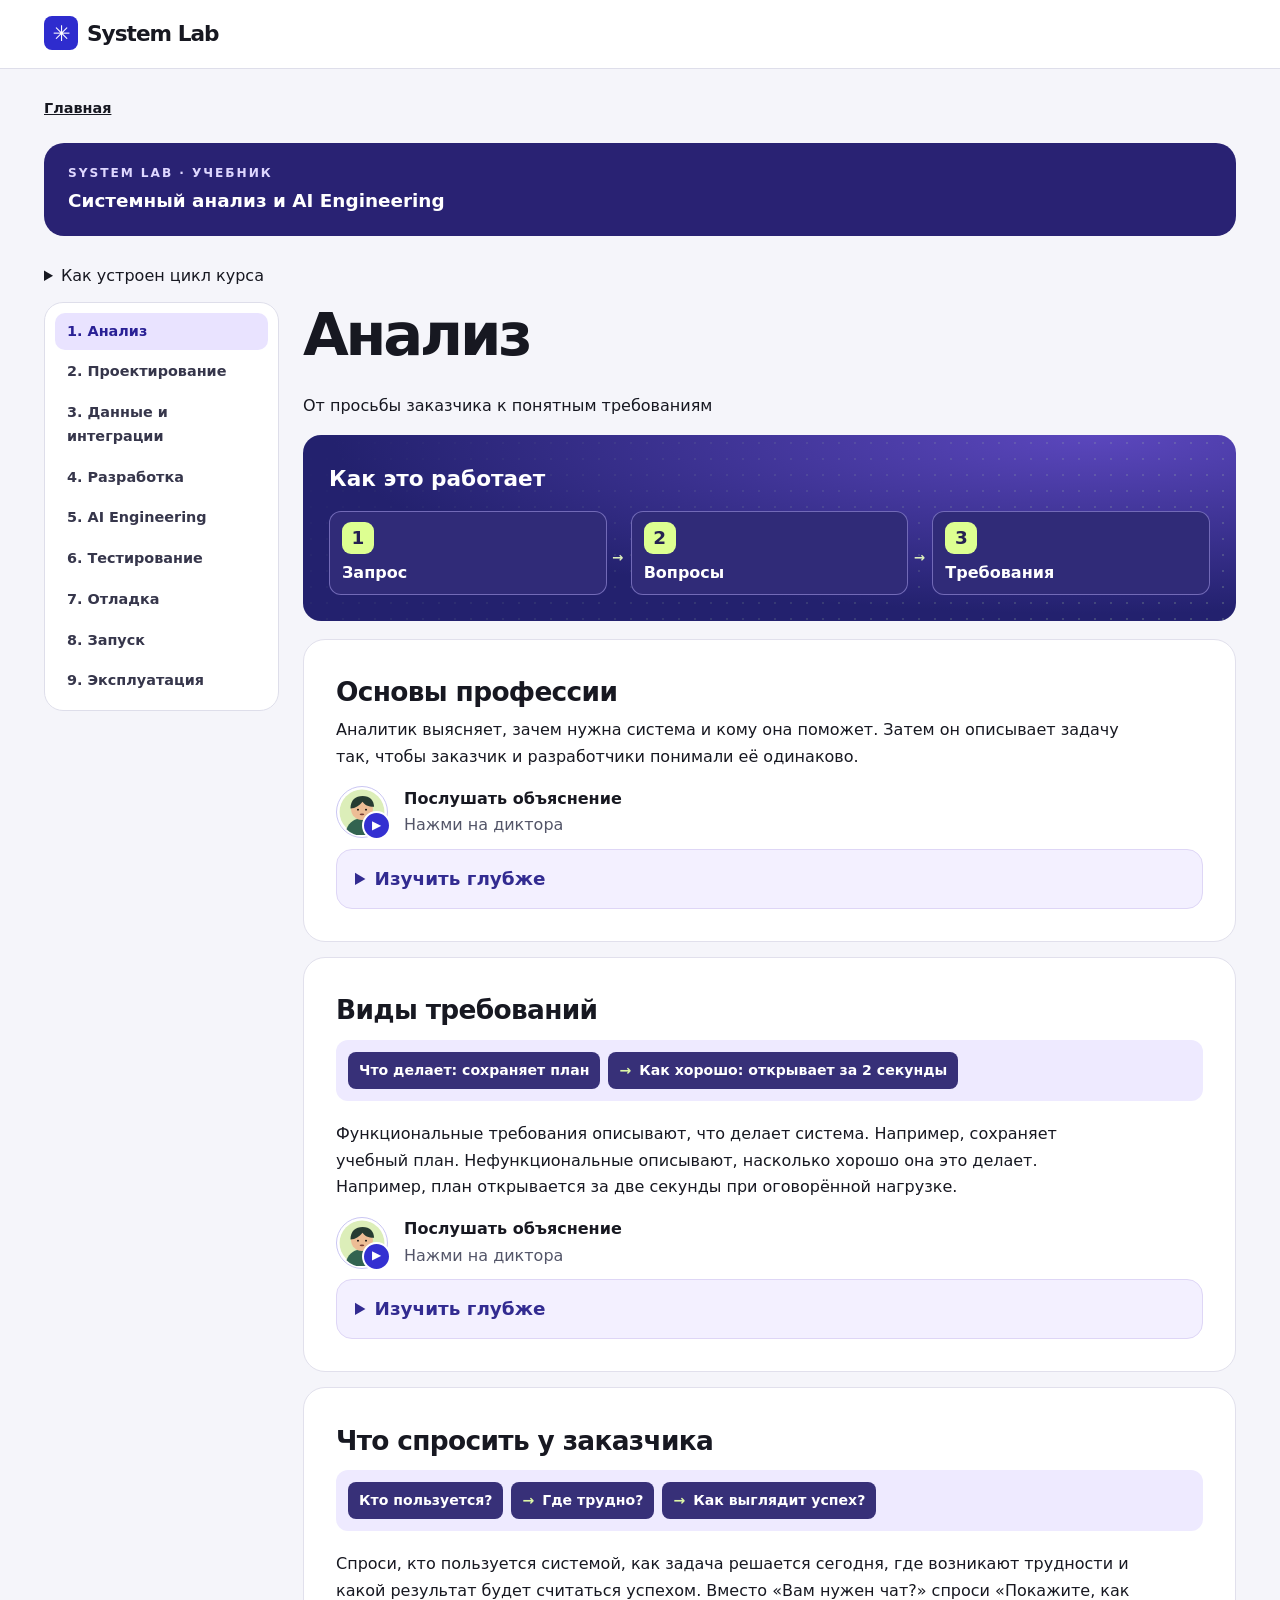
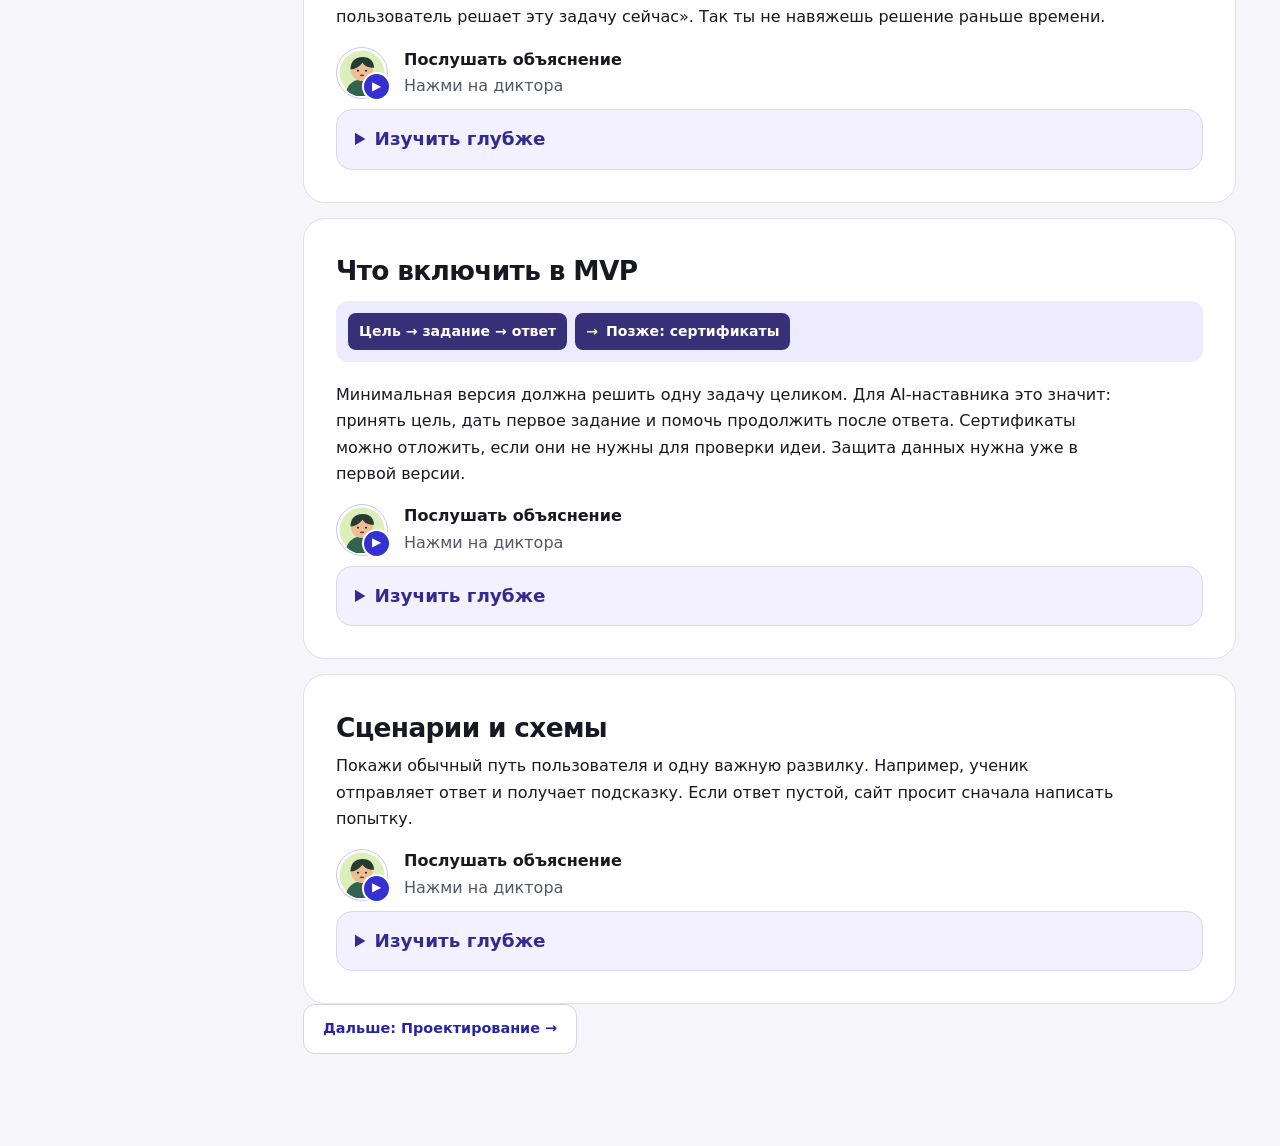
==== commit 5af4d738: "Update System Lab interface and resources" ====
--- a/course.html
+++ b/course.html
@@ -25,14 +25,18 @@
 .lesson-scene{position:relative;isolation:isolate;overflow:hidden;margin:10px 0 18px;padding:clamp(14px,3vw,26px);border-radius:18px;background:radial-gradient(ellipse at 82% 12%,#366852 0%,#163e34 54%);color:#fff}.lesson-scene::before{content:"";position:absolute;inset:0;z-index:-1;background:radial-gradient(circle,#bce3a438 1px,transparent 1px) 0 0/16px 16px;mask-image:linear-gradient(140deg,transparent,#000)}.lesson-scene figcaption{font-weight:800;font-size:clamp(1rem,2.6vw,1.35rem);margin-bottom:14px}.lesson-scene ol{list-style:none;margin:0;padding:0;display:grid;grid-template-columns:repeat(3,minmax(0,1fr));gap:clamp(12px,3vw,24px)}.lesson-scene li{position:relative;display:grid;align-content:start;gap:4px;padding:10px 12px;border:1px solid #9bc3a076;background:#1d4438;border-radius:12px;font-size:.84rem;line-height:1.35;animation:scene-in .42s ease-out both;animation-delay:var(--scene-delay)}.lesson-scene li:not(:last-child)::after{content:"→";position:absolute;left:100%;width:clamp(12px,3vw,24px);top:45%;text-align:center;color:#dcefbb;font-weight:800}.lesson-scene li strong{font-size:1rem}.scene-icon{display:grid;place-items:center;width:32px;height:32px;margin-bottom:4px;border-radius:9px;background:#dcefbb;color:#163e34;font-size:1.15rem;font-weight:800}.lesson-scene li span:last-child{color:#e4f0e6}@keyframes scene-in{from{opacity:.35;transform:translateY(7px)}to{opacity:1;transform:none}}@media(max-width:580px){.lesson-scene ol{grid-template-columns:1fr;gap:12px}.lesson-scene li{grid-template-columns:32px 1fr;align-items:center}.scene-icon{grid-row:span 2;margin:0}.lesson-scene li:not(:last-child)::after{content:"↓";left:18px;top:100%;line-height:12px}}@media(prefers-reduced-motion:reduce){.lesson-scene li{animation:none}}
 </style><style>
 .hub-grid{display:grid;grid-template-columns:repeat(2,minmax(0,1fr));gap:16px}.hub-card{background:white;border:1px solid var(--line);border-radius:20px;padding:18px;min-width:0}.hub-card h2{font-size:1.35rem;letter-spacing:-.025em}.hub-links{display:flex;gap:6px;flex-wrap:wrap}.hub-links a{background:#edf4e4;color:#163e34;border-radius:8px;padding:4px 8px;font-size:.85rem}.hub-note,.hub-ai{margin:12px 0 0;font-size:.9rem}.hub-ai{padding-left:22px}.hub-picture{position:relative;isolation:isolate;overflow:hidden;margin:10px 0 14px;padding:9px;border-radius:13px;background:radial-gradient(ellipse at 85% 0%,#43755a,#163e34 60%);color:white}.hub-picture>svg{position:absolute;z-index:-1;inset:0;width:100%;height:65px}.hub-picture path{fill:none;stroke:#9bc3a0;stroke-dasharray:5 5}.hub-picture circle{fill:#ddf7a7;animation:hub-flow 3.1s linear infinite}.hub-picture .hub-signal-alt{animation-delay:-1.55s}.hub-picture>div{display:grid;grid-template-columns:repeat(3,1fr);text-align:center;gap:4px}.hub-picture span{display:grid;justify-items:center;gap:3px}.hub-picture b{display:grid;place-items:center;width:42px;height:42px;background:#ddf7a7;color:#163e34;border-radius:11px;font-size:1.25rem}.hub-picture small{padding:0 5px;background:#163e34;border-radius:4px}.hub-picture span:nth-child(2) b{animation:hub-glow 3.1s ease-in-out infinite}@keyframes hub-flow{to{cx:412}}@keyframes hub-glow{50%{box-shadow:0 0 15px #ddf7a7bd}}@media(max-width:680px){.hub-grid{grid-template-columns:1fr}}@media(prefers-reduced-motion:reduce){.hub-picture circle,.hub-picture span:nth-child(2) b{animation:none}}
-</style><style>.theory-menu{display:flex;flex-wrap:wrap;gap:8px;margin-bottom:18px}.theory-menu a{padding:7px 12px;border:1px solid var(--line);border-radius:10px;text-decoration:none;font-weight:750}.theory-menu a[aria-current]{background:#163e34;color:white}.theory-cards{display:grid;gap:12px}.theory-cards h2{font-size:1.42rem;letter-spacing:-.025em}.theory-cards .guide{margin:10px 0}.theory-cards .guide svg{width:46px;height:46px}.theory-cards .deep-panel{margin-bottom:0}#theory-root .lesson-scene .scene-icon{animation:theory-pulse 3s infinite}#theory-root .lesson-scene li:nth-child(2) .scene-icon{animation-delay:1s}#theory-root .lesson-scene li:nth-child(3) .scene-icon{animation-delay:2s}@keyframes theory-pulse{25%{box-shadow:0 0 20px #ddf7a7;transform:scale(1.08)}}@media(prefers-reduced-motion:reduce){#theory-root .lesson-scene .scene-icon{animation:none}}</style><style>.depth-flow{margin:14px 0;background:#163e34;border-radius:12px;padding:12px;color:#fff}.depth-flow ol{display:flex;flex-wrap:wrap;gap:10px;list-style:none;padding:0;margin:0}.depth-flow li{padding:6px 10px;border:1px solid #a9c5a6;border-radius:7px;animation:depth-signal 4s infinite;animation-delay:var(--phase)}.depth-flow li+li::before{content:"→ ";color:#ddf7a7}.sequence-demo{border-left:2px dashed #7c9a80;padding-left:25px}.sequence-demo li{margin:7px 0}@keyframes depth-signal{20%{background:#427359;box-shadow:0 0 12px #b1d889}}@media(prefers-reduced-motion:reduce){.depth-flow li{animation:none}}</style><style>.uml-view{display:block;width:100%;max-width:620px;background:#163e34;border-radius:12px;margin:14px 0}</style></head>
+</style><style>.theory-menu{display:flex;flex-wrap:wrap;gap:8px;margin-bottom:18px}.theory-menu a{padding:7px 12px;border:1px solid var(--line);border-radius:10px;text-decoration:none;font-weight:750}.theory-menu a[aria-current]{background:#163e34;color:white}.theory-cards{display:grid;gap:12px}.theory-cards h2{font-size:1.42rem;letter-spacing:-.025em}.theory-cards .guide{margin:10px 0}.theory-cards .guide svg{width:46px;height:46px}.theory-cards .deep-panel{margin-bottom:0}#theory-root .lesson-scene .scene-icon{animation:theory-pulse 3s infinite}#theory-root .lesson-scene li:nth-child(2) .scene-icon{animation-delay:1s}#theory-root .lesson-scene li:nth-child(3) .scene-icon{animation-delay:2s}@keyframes theory-pulse{25%{box-shadow:0 0 20px #ddf7a7;transform:scale(1.08)}}@media(prefers-reduced-motion:reduce){#theory-root .lesson-scene .scene-icon{animation:none}}</style><style>.depth-flow{margin:14px 0;background:#163e34;border-radius:12px;padding:12px;color:#fff}.depth-flow ol{display:flex;flex-wrap:wrap;gap:10px;list-style:none;padding:0;margin:0}.depth-flow li{padding:6px 10px;border:1px solid #a9c5a6;border-radius:7px;animation:depth-signal 4s infinite;animation-delay:var(--phase)}.depth-flow li+li::before{content:"→ ";color:#ddf7a7}.sequence-demo{border-left:2px dashed #7c9a80;padding-left:25px}.sequence-demo li{margin:7px 0}@keyframes depth-signal{20%{background:#427359;box-shadow:0 0 12px #b1d889}}@media(prefers-reduced-motion:reduce){.depth-flow li{animation:none}}</style><style>.uml-view{display:block;width:100%;max-width:620px;background:#163e34;border-radius:12px;margin:14px 0}</style><style>
+:root{--ink:#171821;--green:#3030bd;--lime:#d9ff71;--paper:#f5f5fa;--line:#dedeea;--muted:#535568;--white:#fff}body{background:var(--paper);color:var(--ink);font-family:system-ui,sans-serif}body>header{background:#fff;border-color:var(--line)}header .wrap{min-height:68px;max-width:1280px}.logo span{background:#2e2cce;color:#fff;border-radius:8px}.btn{border:0;border-radius:12px;background:#3430d1;color:white;padding:12px 19px}.btn.alt{border:1px solid #d4d2eb;color:#2824a9;background:#fff}.btn:hover{box-shadow:0 4px 0 #b3aaf5}.eyebrow,.num{color:#4039b8}.card,.step{border-color:#e1e0ec;border-radius:22px}.guide-button{border-color:#cac6f2}.guide-play{background:#3430d1}.lesson-scene,.depth-flow,.uml-view,.route-hero,.hub-picture{background:radial-gradient(ellipse at 85% 0%,#5b47bd,#23216e 68%)}.lesson-scene li{background:#302b78;border-color:#b3aaf580}.scene-icon,.hub-picture b{background:#ddff91;color:#252151}.deep-panel{background:#f3f0ff;border-color:#ded6f6}.deep-panel>summary{color:#322b91}.flow{background:#eeeaff}.flow li{background:#373078}.project-task,.lesson-map{background:#f1efff;border-color:#bdb2f6}.theory-cards>article{padding:clamp(18px,4vw,32px)}.theory-cards h2{font-size:clamp(1.25rem,3vw,1.65rem)}.theory-cards p{line-height:1.65}.step a:focus-visible,a:focus-visible,button:focus-visible,summary:focus-visible{outline:3px solid #6555eb;outline-offset:3px}
+</style><style>
+.page{max-width:1280px;padding-top:28px}.course-intro{background:#292273;color:white;padding:20px 24px;border-radius:20px;margin-bottom:15px}.course-intro .eyebrow{color:#ded7ff;margin-bottom:3px}.course-intro strong{font-size:1.15rem}#theory-root{display:grid;grid-template-columns:235px minmax(0,1fr);gap:12px 24px;align-items:start}.course-intro,#theory-root>details{grid-column:1/-1}.theory-menu{grid-column:1;position:sticky;top:85px;display:grid;background:#fff;border:1px solid var(--line);border-radius:19px;padding:10px;gap:3px}.theory-menu a{border:0;color:#36364b;font-size:.9rem}.theory-menu a[aria-current]{background:#e9e3ff;color:#292095}.theory-menu a:hover{background:#f2eeff}.theory-menu+section,#theory-root>section{grid-column:2;grid-row:3;min-width:0}#theory-root h1{margin-top:2px}.theory-cards{gap:15px}@media(max-width:760px){#theory-root{display:block}.theory-menu{position:static;display:flex;margin-top:15px;gap:4px}.theory-menu a{font-size:.8rem}}
+</style></head>
 <body><a class="skip btn" href="#main">К содержанию</a><header><div class="wrap"><a class="logo" href="index.html"><span aria-hidden="true">✳</span>System Lab</a></div></header><main id="main" class="wrap page"><p class="breadcrumbs"><a href="index.html">Главная</a><span id="crumb" hidden> / <a id="catalog-link" href="course.html">Каталог</a></span></p><section id="roadmap" hidden aria-labelledby="roadmap-title">
 <div class="route-hero"><p class="eyebrow">Системный анализ → AI Engineering</p><h1 id="roadmap-title">Твой учебный маршрут</h1><p>От первой формулировки задачи до защиты AI-наставника, который строит план под цель ученика.</p>
 <div class="route-status"><span id="route-progress"></span><progress id="route-meter" max="15" value="0" aria-label="Выполненные практики"></progress><strong id="route-current"></strong></div>
 <div class="route-actions"><a class="btn" id="route-resume" href="?lesson=scope&amp;mode=guided">Начать обучение →</a><a class="btn alt" id="route-restart" href="?lesson=scope&amp;mode=guided" hidden>К первому уроку</a></div></div>
 <ol class="route-track" aria-label="Этапы маршрута"><li class="route-phase" data-start="0" data-end="1" style="--delay:0ms"><span class="route-node" aria-hidden="true">00</span><div class="route-card"><p class="route-phase-status"></p><h2>Точка старта</h2><p>Познакомься с кейсом и обозначь границы помощника.</p><a class="route-phase-link">Открыть этап →</a></div></li><li class="route-phase" data-start="1" data-end="4" style="--delay:25ms"><span class="route-node" aria-hidden="true">01</span><div class="route-card"><p class="route-phase-status"></p><h2>Системный анализ</h2><p>Требования, сценарии, данные и SQL.</p><a class="route-phase-link">Открыть этап →</a></div></li><li class="route-phase" data-start="4" data-end="7" style="--delay:100ms"><span class="route-node" aria-hidden="true">02</span><div class="route-card"><p class="route-phase-status"></p><h2>Интеграции и архитектура</h2><p>API, доступ, события и обработка сбоев.</p><a class="route-phase-link">Открыть этап →</a></div></li><li class="route-phase" data-start="7" data-end="12" style="--delay:175ms"><span class="route-node" aria-hidden="true">03</span><div class="route-card"><p class="route-phase-status"></p><h2>AI Engineering</h2><p>Контекст, RAG, инструменты и безопасность.</p><a class="route-phase-link">Открыть этап →</a></div></li><li class="route-phase" data-start="12" data-end="15" style="--delay:300ms"><span class="route-node" aria-hidden="true">04</span><div class="route-card"><p class="route-phase-status"></p><h2>Проверка и защита</h2><p>Evals, эксплуатация и демонстрация проекта.</p><a class="route-phase-link">Открыть этап →</a></div></li></ol>
 <p><a href="course.html">Все уроки в каталоге →</a></p></section><section id="topic-hub" hidden><p class="eyebrow">System Lab</p><h1>Что хочешь разобрать?</h1><p>Начни с любой темы. Послушай короткое объяснение и открой подробный разбор, когда он понадобится.</p><p><a class="btn" href="?mode=guided&amp;start=1">Продолжить практику →</a></p><div class="hub-grid"><section class="hub-card" id="topic-start"><h2>Основы системного анализа</h2><div class="hub-picture" aria-hidden="true"><svg viewBox="0 0 420 64" preserveAspectRatio="none"><path d="M8 32H412"/><circle cy="32" cx="8" r="5"/><circle class="hub-signal-alt" cy="32" cx="8" r="3"/></svg><div><span><b>?</b><small>Спроси</small></span><span><b>▤</b><small>Запиши</small></span><span><b>✓</b><small>Проверь</small></span></div></div><p>Узнай, какие вопросы задать и как записать ответы.</p><div class="hub-links"><a href="?topic=b1">Основы профессии</a><a href="?topic=b2">Требования от и до</a><a href="?topic=treq">Виды требований</a><a href="?topic=tsmart">Как уточнить цель</a><a href="?topic=b3">Сценарии и схемы</a></div></section><section class="hub-card" id="topic-integrations"><h2>Интеграции</h2><div class="hub-picture" aria-hidden="true"><svg viewBox="0 0 420 64" preserveAspectRatio="none"><path d="M8 32H412"/><circle cy="32" cx="8" r="5"/><circle class="hub-signal-alt" cy="32" cx="8" r="3"/></svg><div><span><b>▣</b><small>Приложение</small></span><span><b>⇄</b><small>API / брокер</small></span><span><b>▣</b><small>Сервис</small></span></div></div><p>Выбери, как две программы будут обмениваться данными.</p><div class="hub-links"><a href="?topic=b5">Как системы общаются</a><a href="?topic=brest">REST API</a><a href="?topic=bapi">GraphQL, gRPC и другие способы</a><a href="?topic=b6">Kafka и RabbitMQ</a><a href="?topic=bnet">Как работает интернет</a><a href="?topic=bnlab">Сеть в действии</a><a href="?topic=bsec">Доступ к API</a><a href="?topic=b7">Фоновые процессы</a><a href="?topic=b7b">Паттерны микросервисов</a></div><p class="hub-note"><strong>Прямой запрос</strong> нужен, когда сайт ждёт ответ сейчас. <strong>Брокер</strong> помогает передать событие или задачу, которую другой сервис обработает позже.</p></section><section class="hub-card" id="topic-ai-engineering"><h2>AI Engineering</h2><div class="hub-picture" aria-hidden="true"><svg viewBox="0 0 420 64" preserveAspectRatio="none"><path d="M8 32H412"/><circle cy="32" cx="8" r="5"/><circle class="hub-signal-alt" cy="32" cx="8" r="3"/></svg><div><span><b>?</b><small>Цель</small></span><span><b>✦</b><small>Наставник</small></span><span><b>✓</b><small>Проверка</small></span></div></div><p>Собери наставника от первой инструкции до проверки ответов.</p><div class="hub-links"><a href="?topic=b9">AI Engineering</a></div><ol class="hub-ai"><li><a href="?lesson=baseline">С чего начать: простая задача</a></li><li><a href="?lesson=schema">Как описать ответ модели</a></li><li><a href="?lesson=rag">Как добавить учебные материалы</a></li><li><a href="?lesson=tools">Как подключить инструменты</a></li><li><a href="?lesson=evals">Как проверить качество</a></li></ol></section><section class="hub-card" id="topic-data"><h2>Данные и SQL</h2><div class="hub-picture" aria-hidden="true"><svg viewBox="0 0 420 64" preserveAspectRatio="none"><path d="M8 32H412"/><circle cy="32" cx="8" r="5"/><circle class="hub-signal-alt" cy="32" cx="8" r="3"/></svg><div><span><b>◎</b><small>Цель</small></span><span><b>▤</b><small>Записи</small></span><span><b>↻</b><small>Прогресс</small></span></div></div><p>Разберись, что сохранять и как находить нужные записи.</p><div class="hub-links"><a href="?topic=b4">Базы данных</a><a href="?topic=bdb">Транзакции и индексы</a><a href="?topic=bwin">Оконные функции SQL</a><a href="?topic=sql">Практика SQL</a></div></section><section class="hub-card" id="topic-architecture"><h2>Архитектура и практика</h2><div class="hub-picture" aria-hidden="true"><svg viewBox="0 0 420 64" preserveAspectRatio="none"><path d="M8 32H412"/><circle cy="32" cx="8" r="5"/><circle class="hub-signal-alt" cy="32" cx="8" r="3"/></svg><div><span><b>◉</b><small>Ученик</small></span><span><b>▣</b><small>Система</small></span><span><b>↗</b><small>Внешний сервис</small></span></div></div><p>Посмотри, как описать систему и обосновать решение.</p><div class="hub-links"><a href="?topic=b8">Архитектура системы</a><a href="?topic=barch">Схемы C4</a><a href="?topic=b11">Как выбрать архитектурное решение</a><a href="?topic=b12">Практика и собеседование</a><a href="?topic=b10">Финтех и блокчейн</a></div></section></div></section>
-<section id="topic-detail" hidden><p><a href="course.html">← Все темы</a></p><h1 id="topic-heading"></h1><div id="topic-picture"></div><div class="guide"><button class="guide-button" type="button" aria-pressed="false" aria-label="Воспроизвести аудиогид"><svg viewBox="0 0 80 80" width="72" height="72" aria-hidden="true"><circle cx="40" cy="40" r="39" fill="#dceeb9"/><path d="M13 70c5-13 15-19 27-19s22 6 27 19a38 38 0 0 1-54 0" fill="#326350"/><circle cx="40" cy="35" r="19" fill="#edbd95"/><path d="M20 34c0-15 9-22 21-22 13 0 20 8 20 19-10 0-17-4-20-9-6 7-12 11-21 12" fill="#263b32"/><circle cx="33" cy="36" r="1.6"/><circle cx="47" cy="36" r="1.6"/><ellipse class="guide-mouth" cx="40" cy="44" rx="4" ry="1.5" fill="#773c36"/></svg><span class="guide-play" aria-hidden="true">▶</span></button><div><strong>Объяснение голосом</strong><p class="muted guide-status" role="status">Нажми на диктора</p></div><audio preload="none"></audio></div><p id="topic-summary"></p><details class="deep-panel" id="topic-depth"><summary>Изучить глубже</summary><div class="deep-reader"></div></details></section><div id="theory-root"><details><summary>Как устроен цикл курса</summary><p>Этапы показывают путь от задачи до работающего продукта. После тестирования и наблюдения за продуктом можно вернуться к требованиям, дизайну или реализации. Для AI дополнительно проверяем данные, качество модели и изменения после выпуска.</p><p><a href="https://aws.amazon.com/what-is/sdlc/">AWS · жизненный цикл ПО</a> · <a href="https://learn.microsoft.com/nb-no/azure/databricks/machine-learning/concepts/ml-lifecycle">Microsoft · жизненный цикл ML</a></p></details><nav class="theory-menu" aria-label="Этапы разработки"><a href="?theory=analysis" data-theory="analysis">1. Анализ</a><a href="?theory=design" data-theory="design">2. Проектирование</a><a href="?theory=integrations" data-theory="integrations">3. Данные и интеграции</a><a href="?theory=development" data-theory="development">4. Разработка</a><a href="?theory=ai" data-theory="ai">5. AI Engineering</a><a href="?theory=quality" data-theory="quality">6. Тестирование</a><a href="?theory=debug" data-theory="debug">7. Отладка</a><a href="?theory=release" data-theory="release">8. Запуск</a><a href="?theory=operations" data-theory="operations">9. Эксплуатация</a></nav><section data-theory-page="analysis" hidden><h1>Анализ</h1><p>От просьбы заказчика к понятным требованиям</p><figure class="lesson-scene"><figcaption>Как это работает</figcaption><ol><li><span class="scene-icon">1</span><strong>Запрос</strong></li><li><span class="scene-icon">2</span><strong>Вопросы</strong></li><li><span class="scene-icon">3</span><strong>Требования</strong></li></ol></figure><div class="theory-cards"><article class="step"><h2>Основы профессии</h2><p>Аналитик выясняет, зачем нужна система и кому она поможет. Затем он описывает задачу так, чтобы заказчик и разработчики понимали её одинаково.</p><div class="guide"><button class="guide-button" type="button" aria-pressed="false" aria-label="Воспроизвести аудиогид"><svg viewBox="0 0 80 80" width="72" height="72" aria-hidden="true"><circle cx="40" cy="40" r="39" fill="#dceeb9"/><path d="M13 70c5-13 15-19 27-19s22 6 27 19a38 38 0 0 1-54 0" fill="#326350"/><circle cx="40" cy="35" r="19" fill="#edbd95"/><path d="M20 34c0-15 9-22 21-22 13 0 20 8 20 19-10 0-17-4-20-9-6 7-12 11-21 12" fill="#263b32"/><circle cx="33" cy="36" r="1.6"/><circle cx="47" cy="36" r="1.6"/><ellipse class="guide-mouth" cx="40" cy="44" rx="4" ry="1.5" fill="#773c36"/></svg><span class="guide-play" aria-hidden="true">▶</span></button><div><strong>Послушать объяснение</strong><p class="guide-status muted" role="status">Нажми на диктора</p></div><audio preload="none" src="lesson-audio/theory-analysis-0.wav"></audio></div><details class="deep-panel theory-reading"><summary>Изучить глубже</summary><figure class="depth-flow" aria-label="Заказчик → Аналитик → Команда"><ol><li style="--phase:0s">Заказчик</li><li style="--phase:1s">Аналитик</li><li style="--phase:2s">Команда</li></ol></figure><p>На встрече выясни проблему и запиши, кто принимает решение. Затем согласуй сценарий и критерий приёмки. Например, заказчик подтверждает, что ученик может продолжить сохранённое занятие после повторного входа.</p><p><a href="Roadmap-SA.html#b1">Связанные материалы в справочнике</a></p></details></article><article class="step"><h2>Виды требований</h2><ul class="flow" aria-label="Короткая схема"><li>Что делает: сохраняет план</li><li>Как хорошо: открывает за 2 секунды</li></ul><p>Функциональные требования описывают, что делает система. Например, сохраняет учебный план. Нефункциональные описывают, насколько хорошо она это делает. Например, план открывается за две секунды при оговорённой нагрузке.</p><div class="guide"><button class="guide-button" type="button" aria-pressed="false" aria-label="Воспроизвести аудиогид"><svg viewBox="0 0 80 80" width="72" height="72" aria-hidden="true"><circle cx="40" cy="40" r="39" fill="#dceeb9"/><path d="M13 70c5-13 15-19 27-19s22 6 27 19a38 38 0 0 1-54 0" fill="#326350"/><circle cx="40" cy="35" r="19" fill="#edbd95"/><path d="M20 34c0-15 9-22 21-22 13 0 20 8 20 19-10 0-17-4-20-9-6 7-12 11-21 12" fill="#263b32"/><circle cx="33" cy="36" r="1.6"/><circle cx="47" cy="36" r="1.6"/><ellipse class="guide-mouth" cx="40" cy="44" rx="4" ry="1.5" fill="#773c36"/></svg><span class="guide-play" aria-hidden="true">▶</span></button><div><strong>Послушать объяснение</strong><p class="guide-status muted" role="status">Нажми на диктора</p></div><audio preload="none" src="lesson-audio/theory-analysis-1.wav"></audio></div><details class="deep-panel theory-reading"><summary>Изучить глубже</summary><figure class="depth-flow" aria-label="Действие → Условия → Проверка"><ol><li style="--phase:0s">Действие</li><li style="--phase:1s">Условия</li><li style="--phase:2s">Проверка</li></ol></figure><p>«Сохранить план» описывает функцию. «Открыть план за две секунды» описывает качество, но для проверки укажи нагрузку и долю запросов, которые должны уложиться в этот срок. «Доступ только владельцу» задаёт правило доступа.</p><p><a href="Roadmap-SA.html#b2">Связанные материалы в справочнике</a></p></details></article><article class="step"><h2>Что спросить у заказчика</h2><ul class="flow" aria-label="Короткая схема"><li>Кто пользуется?</li><li>Где трудно?</li><li>Как выглядит успех?</li></ul><p>Спроси, кто пользуется системой, как задача решается сегодня, где возникают трудности и какой результат будет считаться успехом. Вместо «Вам нужен чат?» спроси «Покажите, как пользователь решает эту задачу сейчас». Так ты не навяжешь решение раньше времени.</p><div class="guide"><button class="guide-button" type="button" aria-pressed="false" aria-label="Воспроизвести аудиогид"><svg viewBox="0 0 80 80" width="72" height="72" aria-hidden="true"><circle cx="40" cy="40" r="39" fill="#dceeb9"/><path d="M13 70c5-13 15-19 27-19s22 6 27 19a38 38 0 0 1-54 0" fill="#326350"/><circle cx="40" cy="35" r="19" fill="#edbd95"/><path d="M20 34c0-15 9-22 21-22 13 0 20 8 20 19-10 0-17-4-20-9-6 7-12 11-21 12" fill="#263b32"/><circle cx="33" cy="36" r="1.6"/><circle cx="47" cy="36" r="1.6"/><ellipse class="guide-mouth" cx="40" cy="44" rx="4" ry="1.5" fill="#773c36"/></svg><span class="guide-play" aria-hidden="true">▶</span></button><div><strong>Послушать объяснение</strong><p class="guide-status muted" role="status">Нажми на диктора</p></div><audio preload="none" src="lesson-audio/theory-analysis-2.wav"></audio></div><details class="deep-panel theory-reading"><summary>Изучить глубже</summary><figure class="depth-flow" aria-label="Сегодня → Проблема → Успех"><ol><li style="--phase:0s">Сегодня</li><li style="--phase:1s">Проблема</li><li style="--phase:2s">Успех</li></ol></figure><p>Попроси показать последний реальный случай. Уточни, кто выполнял работу, где возникла задержка и кто подтверждает результат. Запиши ответы отдельно от предположений. Избегай вопросов, в которых уже заложено решение, например «Вам нужен чат?».</p><p><a href="Roadmap-SA.html#b2">Связанные материалы в справочнике</a></p></details></article><article class="step"><h2>Что включить в MVP</h2><ul class="flow" aria-label="Короткая схема"><li>Цель → задание → ответ</li><li>Позже: сертификаты</li></ul><p>Минимальная версия должна решить одну задачу целиком. Для AI-наставника это значит: принять цель, дать первое задание и помочь продолжить после ответа. Сертификаты можно отложить, если они не нужны для проверки идеи. Защита данных нужна уже в первой версии.</p><div class="guide"><button class="guide-button" type="button" aria-pressed="false" aria-label="Воспроизвести аудиогид"><svg viewBox="0 0 80 80" width="72" height="72" aria-hidden="true"><circle cx="40" cy="40" r="39" fill="#dceeb9"/><path d="M13 70c5-13 15-19 27-19s22 6 27 19a38 38 0 0 1-54 0" fill="#326350"/><circle cx="40" cy="35" r="19" fill="#edbd95"/><path d="M20 34c0-15 9-22 21-22 13 0 20 8 20 19-10 0-17-4-20-9-6 7-12 11-21 12" fill="#263b32"/><circle cx="33" cy="36" r="1.6"/><circle cx="47" cy="36" r="1.6"/><ellipse class="guide-mouth" cx="40" cy="44" rx="4" ry="1.5" fill="#773c36"/></svg><span class="guide-play" aria-hidden="true">▶</span></button><div><strong>Послушать объяснение</strong><p class="guide-status muted" role="status">Нажми на диктора</p></div><audio preload="none" src="lesson-audio/theory-analysis-3.wav"></audio></div><details class="deep-panel theory-reading"><summary>Изучить глубже</summary><figure class="depth-flow" aria-label="Гипотеза → Один сценарий → Измерение"><ol><li style="--phase:0s">Гипотеза</li><li style="--phase:1s">Один сценарий</li><li style="--phase:2s">Измерение</li></ol></figure><p>Гипотеза: ученик сможет начать занятие без ручного подбора задания. Оставь цель, первое упражнение и обратную связь. Отложи сертификаты. Проверь на пилоте, сколько участников дошли до первой попытки.</p><p><a href="Roadmap-SA.html#b2">Связанные материалы в справочнике</a></p></details></article><article class="step"><h2>Сценарии и схемы</h2><p>Покажи обычный путь пользователя и одну важную развилку. Например, ученик отправляет ответ и получает подсказку. Если ответ пустой, сайт просит сначала написать попытку.</p><div class="guide"><button class="guide-button" type="button" aria-pressed="false" aria-label="Воспроизвести аудиогид"><svg viewBox="0 0 80 80" width="72" height="72" aria-hidden="true"><circle cx="40" cy="40" r="39" fill="#dceeb9"/><path d="M13 70c5-13 15-19 27-19s22 6 27 19a38 38 0 0 1-54 0" fill="#326350"/><circle cx="40" cy="35" r="19" fill="#edbd95"/><path d="M20 34c0-15 9-22 21-22 13 0 20 8 20 19-10 0-17-4-20-9-6 7-12 11-21 12" fill="#263b32"/><circle cx="33" cy="36" r="1.6"/><circle cx="47" cy="36" r="1.6"/><ellipse class="guide-mouth" cx="40" cy="44" rx="4" ry="1.5" fill="#773c36"/></svg><span class="guide-play" aria-hidden="true">▶</span></button><div><strong>Послушать объяснение</strong><p class="guide-status muted" role="status">Нажми на диктора</p></div><audio preload="none" src="lesson-audio/theory-analysis-4.wav"></audio></div><details class="deep-panel theory-reading"><summary>Изучить глубже</summary><figure class="depth-flow" aria-label="Начало → Обычный ход → Исключение"><ol><li style="--phase:0s">Начало</li><li style="--phase:1s">Обычный ход</li><li style="--phase:2s">Исключение</li></ol></figure><p>Запиши, кто начинает сценарий, что он делает и чем всё заканчивается. Добавь один сбой: при пустом ответе попытка не сохраняется. BPMN показывает процесс, Sequence Diagram показывает сообщения между компонентами.</p><p><a href="Roadmap-SA.html#b3">Связанные материалы в справочнике</a></p></details></article></div><p><a href="?theory=integrations">Данные и интеграции →</a></p></section><section data-theory-page="integrations" hidden><h1>Данные и интеграции</h1><p>Как системы хранят данные и обмениваются ими</p><figure class="lesson-scene"><figcaption>Как это работает</figcaption><ol><li><span class="scene-icon">1</span><strong>Приложение</strong></li><li><span class="scene-icon">2</span><strong>API или брокер</strong></li><li><span class="scene-icon">3</span><strong>Сервис</strong></li></ol></figure><div class="theory-cards"><article class="step"><h2>Данные и базы</h2><p>Реши, что система должна помнить. Для наставника это цель, план и попытки ученика. База данных помогает связать эти записи и открыть нужный план при следующем визите.</p><div class="guide"><button class="guide-button" type="button" aria-pressed="false" aria-label="Воспроизвести аудиогид"><svg viewBox="0 0 80 80" width="72" height="72" aria-hidden="true"><circle cx="40" cy="40" r="39" fill="#dceeb9"/><path d="M13 70c5-13 15-19 27-19s22 6 27 19a38 38 0 0 1-54 0" fill="#326350"/><circle cx="40" cy="35" r="19" fill="#edbd95"/><path d="M20 34c0-15 9-22 21-22 13 0 20 8 20 19-10 0-17-4-20-9-6 7-12 11-21 12" fill="#263b32"/><circle cx="33" cy="36" r="1.6"/><circle cx="47" cy="36" r="1.6"/><ellipse class="guide-mouth" cx="40" cy="44" rx="4" ry="1.5" fill="#773c36"/></svg><span class="guide-play" aria-hidden="true">▶</span></button><div><strong>Послушать объяснение</strong><p class="guide-status muted" role="status">Нажми на диктора</p></div><audio preload="none" src="lesson-audio/theory-integrations-0.wav"></audio></div><details class="deep-panel theory-reading"><summary>Изучить глубже</summary><figure class="depth-flow" aria-label="Ученик → Учебный план → Попытка"><ol><li style="--phase:0s">Ученик</li><li style="--phase:1s">Учебный план</li><li style="--phase:2s">Попытка</li></ol></figure><p>У одного ученика может быть несколько планов, а у одного плана — несколько попыток. Каждая запись имеет свой ключ. Внешний ключ связывает попытку с планом. SQL позволяет получить попытки конкретного плана, а индекс по его идентификатору ускоряет частый поиск.</p><p><a href="Roadmap-SA.html#b4">Связанные материалы в справочнике</a></p></details></article><article class="step"><h2>REST API</h2><ul class="flow" aria-label="Короткая схема"><li>Сайт → запрос плана → сервер</li><li>Сайт ← данные или ошибка ← сервер</li></ul><p>Сайт обращается к серверу за конкретным ресурсом, например учебным планом. Сервер возвращает данные или сообщает, почему запрос не выполнен.</p><div class="guide"><button class="guide-button" type="button" aria-pressed="false" aria-label="Воспроизвести аудиогид"><svg viewBox="0 0 80 80" width="72" height="72" aria-hidden="true"><circle cx="40" cy="40" r="39" fill="#dceeb9"/><path d="M13 70c5-13 15-19 27-19s22 6 27 19a38 38 0 0 1-54 0" fill="#326350"/><circle cx="40" cy="35" r="19" fill="#edbd95"/><path d="M20 34c0-15 9-22 21-22 13 0 20 8 20 19-10 0-17-4-20-9-6 7-12 11-21 12" fill="#263b32"/><circle cx="33" cy="36" r="1.6"/><circle cx="47" cy="36" r="1.6"/><ellipse class="guide-mouth" cx="40" cy="44" rx="4" ry="1.5" fill="#773c36"/></svg><span class="guide-play" aria-hidden="true">▶</span></button><div><strong>Послушать объяснение</strong><p class="guide-status muted" role="status">Нажми на диктора</p></div><audio preload="none" src="lesson-audio/theory-integrations-1.wav"></audio></div><details class="deep-panel theory-reading"><summary>Изучить глубже</summary><figure class="depth-flow" aria-label="Запрос плана → Сервер → Данные или ошибка"><ol><li style="--phase:0s">Запрос плана</li><li style="--phase:1s">Сервер</li><li style="--phase:2s">Данные или ошибка</li></ol></figure><p>Опиши метод, путь, параметры и ответ. GET /plans/{id} читает план. Успешный ответ содержит идентификатор и состояние плана. Отдельно опиши отсутствие плана и отказ в доступе. Такой контракт позволяет согласовать работу интерфейса и сервера.</p><p><a href="Roadmap-SA.html#brest">Связанные материалы в справочнике</a></p></details></article><article class="step"><h2>GraphQL и gRPC</h2><p>В GraphQL клиент перечисляет поля, которые хочет получить. В gRPC программы вызывают заранее описанные методы. Выбор зависит от того, кто общается и какой контракт нужен.</p><div class="guide"><button class="guide-button" type="button" aria-pressed="false" aria-label="Воспроизвести аудиогид"><svg viewBox="0 0 80 80" width="72" height="72" aria-hidden="true"><circle cx="40" cy="40" r="39" fill="#dceeb9"/><path d="M13 70c5-13 15-19 27-19s22 6 27 19a38 38 0 0 1-54 0" fill="#326350"/><circle cx="40" cy="35" r="19" fill="#edbd95"/><path d="M20 34c0-15 9-22 21-22 13 0 20 8 20 19-10 0-17-4-20-9-6 7-12 11-21 12" fill="#263b32"/><circle cx="33" cy="36" r="1.6"/><circle cx="47" cy="36" r="1.6"/><ellipse class="guide-mouth" cx="40" cy="44" rx="4" ry="1.5" fill="#773c36"/></svg><span class="guide-play" aria-hidden="true">▶</span></button><div><strong>Послушать объяснение</strong><p class="guide-status muted" role="status">Нажми на диктора</p></div><audio preload="none" src="lesson-audio/theory-integrations-2.wav"></audio></div><details class="deep-panel theory-reading"><summary>Изучить глубже</summary><figure class="depth-flow" aria-label="Клиент → Контракт → Сервис"><ol><li style="--phase:0s">Клиент</li><li style="--phase:1s">Контракт</li><li style="--phase:2s">Сервис</li></ol></figure><p>GraphQL позволяет запросить нужные поля учебного плана по схеме. gRPC описывает методы и типы сообщений в контракте: например GetPlan получает идентификатор и возвращает план. Сравни потребности клиентов, поддержку инструментов и совместимость версий.</p><p><a href="Roadmap-SA.html#bapi">Связанные материалы в справочнике</a></p></details></article><article class="step"><h2>Kafka и RabbitMQ</h2><ul class="flow" aria-label="Короткая схема"><li>Отправитель → брокер → получатель</li><li>Сообщение обрабатывается позже</li></ul><p>При прямом запросе сайт ждёт ответ. Через брокер он может отправить сообщение для обработки позже. Kafka позволяет читать поток событий, а RabbitMQ часто используют для распределения задач по очередям.</p><div class="guide"><button class="guide-button" type="button" aria-pressed="false" aria-label="Воспроизвести аудиогид"><svg viewBox="0 0 80 80" width="72" height="72" aria-hidden="true"><circle cx="40" cy="40" r="39" fill="#dceeb9"/><path d="M13 70c5-13 15-19 27-19s22 6 27 19a38 38 0 0 1-54 0" fill="#326350"/><circle cx="40" cy="35" r="19" fill="#edbd95"/><path d="M20 34c0-15 9-22 21-22 13 0 20 8 20 19-10 0-17-4-20-9-6 7-12 11-21 12" fill="#263b32"/><circle cx="33" cy="36" r="1.6"/><circle cx="47" cy="36" r="1.6"/><ellipse class="guide-mouth" cx="40" cy="44" rx="4" ry="1.5" fill="#773c36"/></svg><span class="guide-play" aria-hidden="true">▶</span></button><div><strong>Послушать объяснение</strong><p class="guide-status muted" role="status">Нажми на диктора</p></div><audio preload="none" src="lesson-audio/theory-integrations-3.wav"></audio></div><details class="deep-panel theory-reading"><summary>Изучить глубже</summary><figure class="depth-flow" aria-label="Отправитель → Брокер → Обработчик"><ol><li style="--phase:0s">Отправитель</li><li style="--phase:1s">Брокер</li><li style="--phase:2s">Обработчик</li></ol></figure><p>Событие «план создан» можно записать в Kafka, чтобы разные потребители читали его независимо. Задачу «подготовить упражнение» можно передать рабочему через очередь RabbitMQ. Для обоих вариантов заранее опиши, что делать при повторной доставке.</p><p><a href="Roadmap-SA.html#b6">Связанные материалы в справочнике</a></p></details></article><article class="step"><h2>Фоновые задачи</h2><p>Если план готовится долго, сайт сразу показывает статус. Повторное нажатие не должно создавать второй план. При сбое ученик должен понимать, что делать дальше.</p><div class="guide"><button class="guide-button" type="button" aria-pressed="false" aria-label="Воспроизвести аудиогид"><svg viewBox="0 0 80 80" width="72" height="72" aria-hidden="true"><circle cx="40" cy="40" r="39" fill="#dceeb9"/><path d="M13 70c5-13 15-19 27-19s22 6 27 19a38 38 0 0 1-54 0" fill="#326350"/><circle cx="40" cy="35" r="19" fill="#edbd95"/><path d="M20 34c0-15 9-22 21-22 13 0 20 8 20 19-10 0-17-4-20-9-6 7-12 11-21 12" fill="#263b32"/><circle cx="33" cy="36" r="1.6"/><circle cx="47" cy="36" r="1.6"/><ellipse class="guide-mouth" cx="40" cy="44" rx="4" ry="1.5" fill="#773c36"/></svg><span class="guide-play" aria-hidden="true">▶</span></button><div><strong>Послушать объяснение</strong><p class="guide-status muted" role="status">Нажми на диктора</p></div><audio preload="none" src="lesson-audio/theory-integrations-4.wav"></audio></div><details class="deep-panel theory-reading"><summary>Изучить глубже</summary><figure class="depth-flow" aria-label="Принято → В работе → Готово или сбой"><ol><li style="--phase:0s">Принято</li><li style="--phase:1s">В работе</li><li style="--phase:2s">Готово или сбой</li></ol></figure><p>Сервер возвращает идентификатор задачи, а интерфейс показывает статус. Один и тот же запрос можно связать с тем же идентификатором, чтобы повторное нажатие не создало дубль. Если задача завершилась ошибкой, покажи возможность повтора.</p><p><a href="Roadmap-SA.html#b7">Связанные материалы в справочнике</a></p></details></article><article class="step"><h2>Проектирование базы и SQL</h2><p>Посмотри, как связать ученика, планы и попытки так, чтобы можно было продолжить занятие.</p><details class="deep-panel theory-reading"><summary>Изучить глубже</summary><figure class="depth-flow" aria-label="Ученики 1:N Планы → Планы 1:N Попытки → Запрос по plan_id"><ol><li style="--phase:0s">Ученики 1:N Планы</li><li style="--phase:1s">Планы 1:N Попытки</li><li style="--phase:2s">Запрос по plan_id</li></ol></figure><p>Храни цель в плане, ответ в попытке. Связь через ключ позволяет получить попытки плана запросом <code>SELECT * FROM attempts WHERE plan_id = 42</code>. При сохранении попытки и обновлении прогресса используй одну транзакцию, если изменения должны примениться вместе.</p><p><a href="https://www.postgresql.org/docs/current/tutorial.html">PostgreSQL · учебник</a></p></details></article></div><p><a href="?theory=ai">AI Engineering →</a></p></section><section data-theory-page="ai" hidden><h1>AI Engineering</h1><p>От задачи для модели к AI-наставнику</p><figure class="lesson-scene"><figcaption>Как это работает</figcaption><ol><li><span class="scene-icon">1</span><strong>Задача</strong></li><li><span class="scene-icon">2</span><strong>Материалы и модель</strong></li><li><span class="scene-icon">3</span><strong>Ответ</strong></li></ol></figure><div class="theory-cards"><article class="step"><h2>Начни с простой задачи</h2><p>Опиши, кому помогает модель, что она получает и что должна вернуть. Например, получив цель и уровень ученика, она предлагает одно упражнение и критерий проверки.</p><div class="guide"><button class="guide-button" type="button" aria-pressed="false" aria-label="Воспроизвести аудиогид"><svg viewBox="0 0 80 80" width="72" height="72" aria-hidden="true"><circle cx="40" cy="40" r="39" fill="#dceeb9"/><path d="M13 70c5-13 15-19 27-19s22 6 27 19a38 38 0 0 1-54 0" fill="#326350"/><circle cx="40" cy="35" r="19" fill="#edbd95"/><path d="M20 34c0-15 9-22 21-22 13 0 20 8 20 19-10 0-17-4-20-9-6 7-12 11-21 12" fill="#263b32"/><circle cx="33" cy="36" r="1.6"/><circle cx="47" cy="36" r="1.6"/><ellipse class="guide-mouth" cx="40" cy="44" rx="4" ry="1.5" fill="#773c36"/></svg><span class="guide-play" aria-hidden="true">▶</span></button><div><strong>Послушать объяснение</strong><p class="guide-status muted" role="status">Нажми на диктора</p></div><audio preload="none" src="lesson-audio/theory-ai-0.wav"></audio></div><details class="deep-panel theory-reading"><summary>Изучить глубже</summary><figure class="depth-flow" aria-label="Цель и уровень → Инструкция → Упражнение"><ol><li style="--phase:0s">Цель и уровень</li><li style="--phase:1s">Инструкция</li><li style="--phase:2s">Упражнение</li></ol></figure><h3>От цели к ответу модели</h3><p>Начни с одного результата. Например, наставник получает цель «научиться фильтровать строки» и уровень «новичок» и возвращает одно упражнение. Сначала напиши ожидаемый ответ руками, чтобы было с чем сравнить модель.</p><h3>Формат ответа</h3><p>Задай поля «задание», «подсказка» и «как проверить». Формат помогает интерфейсу показать ответ, но правильность самого упражнения проверяется отдельно.</p><p><a href="https://developers.openai.com/api/docs/guides/structured-outputs">OpenAI · структурированные ответы</a></p></details></article><article class="step"><h2>Добавь учебные материалы</h2><ul class="flow" aria-label="Короткая схема"><li>Вопрос → поиск фрагмента → ответ</li></ul><p>Подход RAG сначала ищет нужный фрагмент учебного материала, а затем передаёт его модели. Так можно показать, на чём основан ответ, и заметить, когда источника не хватает.</p><div class="guide"><button class="guide-button" type="button" aria-pressed="false" aria-label="Воспроизвести аудиогид"><svg viewBox="0 0 80 80" width="72" height="72" aria-hidden="true"><circle cx="40" cy="40" r="39" fill="#dceeb9"/><path d="M13 70c5-13 15-19 27-19s22 6 27 19a38 38 0 0 1-54 0" fill="#326350"/><circle cx="40" cy="35" r="19" fill="#edbd95"/><path d="M20 34c0-15 9-22 21-22 13 0 20 8 20 19-10 0-17-4-20-9-6 7-12 11-21 12" fill="#263b32"/><circle cx="33" cy="36" r="1.6"/><circle cx="47" cy="36" r="1.6"/><ellipse class="guide-mouth" cx="40" cy="44" rx="4" ry="1.5" fill="#773c36"/></svg><span class="guide-play" aria-hidden="true">▶</span></button><div><strong>Послушать объяснение</strong><p class="guide-status muted" role="status">Нажми на диктора</p></div><audio preload="none" src="lesson-audio/theory-ai-1.wav"></audio></div><details class="deep-panel theory-reading"><summary>Изучить глубже</summary><figure class="depth-flow" aria-label="Вопрос → Поиск фрагмента → Ответ со ссылкой"><ol><li style="--phase:0s">Вопрос</li><li style="--phase:1s">Поиск фрагмента</li><li style="--phase:2s">Ответ со ссылкой</li></ol></figure><h3>Как работает RAG</h3><p>Сначала система ищет нужные фрагменты в материалах, потом передаёт их модели вместе с вопросом. Например, по запросу «как отобрать строки?» поиск находит абзац про WHERE.</p><h3>Две отдельные проверки</h3><p>Проверь, нашёлся ли правильный фрагмент и подтверждает ли он подсказку. Если материала недостаточно, наставник сообщает об этом или задаёт уточняющий вопрос.</p><p><a href="https://developers.openai.com/api/docs/guides/retrieval">OpenAI · поиск по материалам</a></p></details></article><article class="step"><h2>Подключи инструменты</h2><ul class="flow" aria-label="Короткая схема"><li>Модель предлагает → сервер проверяет → инструмент выполняет</li></ul><p>Инструмент нужен, когда помощник должен получить данные или выполнить действие, например открыть учебный план. Модель предлагает вызов, а сервер проверяет права и выполняет его.</p><div class="guide"><button class="guide-button" type="button" aria-pressed="false" aria-label="Воспроизвести аудиогид"><svg viewBox="0 0 80 80" width="72" height="72" aria-hidden="true"><circle cx="40" cy="40" r="39" fill="#dceeb9"/><path d="M13 70c5-13 15-19 27-19s22 6 27 19a38 38 0 0 1-54 0" fill="#326350"/><circle cx="40" cy="35" r="19" fill="#edbd95"/><path d="M20 34c0-15 9-22 21-22 13 0 20 8 20 19-10 0-17-4-20-9-6 7-12 11-21 12" fill="#263b32"/><circle cx="33" cy="36" r="1.6"/><circle cx="47" cy="36" r="1.6"/><ellipse class="guide-mouth" cx="40" cy="44" rx="4" ry="1.5" fill="#773c36"/></svg><span class="guide-play" aria-hidden="true">▶</span></button><div><strong>Послушать объяснение</strong><p class="guide-status muted" role="status">Нажми на диктора</p></div><audio preload="none" src="lesson-audio/theory-ai-2.wav"></audio></div><details class="deep-panel theory-reading"><summary>Изучить глубже</summary><figure class="depth-flow" aria-label="Запрос модели → Проверка сервером → Результат вызова"><ol><li style="--phase:0s">Запрос модели</li><li style="--phase:1s">Проверка сервером</li><li style="--phase:2s">Результат вызова</li></ol></figure><h3>Как модель вызывает инструмент</h3><p>Модель может попросить приложение открыть план, предложив вызов get_plan. Сервер проверяет параметры и права, получает план и возвращает результат модели. Успех вызова подтверждает сервер.</p><h3>Что предусмотреть</h3><p>Опиши вход, результат и ошибку каждого инструмента. Начни с чтения. Для действий, которые меняют данные, отдельно реши, когда нужно подтверждение и как избежать двойной записи.</p><p><a href="https://developers.openai.com/api/docs/guides/function-calling">OpenAI · вызов инструментов</a></p></details></article><article class="step"><h2>Выбери, нужен ли агент</h2><p>Если шаги известны заранее, начни с обычного сценария. Агент полезен, когда выбор следующего действия зависит от задачи и результатов предыдущих шагов.</p><div class="guide"><button class="guide-button" type="button" aria-pressed="false" aria-label="Воспроизвести аудиогид"><svg viewBox="0 0 80 80" width="72" height="72" aria-hidden="true"><circle cx="40" cy="40" r="39" fill="#dceeb9"/><path d="M13 70c5-13 15-19 27-19s22 6 27 19a38 38 0 0 1-54 0" fill="#326350"/><circle cx="40" cy="35" r="19" fill="#edbd95"/><path d="M20 34c0-15 9-22 21-22 13 0 20 8 20 19-10 0-17-4-20-9-6 7-12 11-21 12" fill="#263b32"/><circle cx="33" cy="36" r="1.6"/><circle cx="47" cy="36" r="1.6"/><ellipse class="guide-mouth" cx="40" cy="44" rx="4" ry="1.5" fill="#773c36"/></svg><span class="guide-play" aria-hidden="true">▶</span></button><div><strong>Послушать объяснение</strong><p class="guide-status muted" role="status">Нажми на диктора</p></div><audio preload="none" src="lesson-audio/theory-ai-3.wav"></audio></div><details class="deep-panel theory-reading"><summary>Изучить глубже</summary><figure class="depth-flow" aria-label="Цель → Выбор действия → Стоп или следующий шаг"><ol><li style="--phase:0s">Цель</li><li style="--phase:1s">Выбор действия</li><li style="--phase:2s">Стоп или следующий шаг</li></ol></figure><h3>Сценарий или агент</h3><p>Для последовательности «уточни цель → предложи упражнение → проверь ответ» достаточно заранее заданного сценария. Агент пригодится, если по ходу работы нужно решать, поискать материал, задать вопрос или открыть план.</p><h3>Границы агента</h3><p>Ограничь список действий, время и число шагов. Если прогресса нет, остановись и попроси ученика уточнить задачу. Сравни агента с обычным сценарием на одинаковых примерах.</p><p><a href="https://www.anthropic.com/research/building-effective-agents">Anthropic · сценарии и агенты</a></p></details></article><article class="step"><h2>Базовая архитектура AI-наставника</h2><p>Ученик работает с сайтом. Сервер управляет сессией, собирает данные для модели и проверяет её ответ.</p><details class="deep-panel theory-reading"><summary>Изучить глубже</summary><figure class="depth-flow" aria-label="Интерфейс → Сервер наставника → Модель → Проверенный ответ"><ol><li style="--phase:0s">Интерфейс</li><li style="--phase:1s">Сервер наставника</li><li style="--phase:2s">Модель</li><li style="--phase:3s">Проверенный ответ</li></ol></figure><p>На сервере хранятся инструкции и ключ модели. Сервер берёт цель и прогресс из базы и при необходимости ищет учебный материал. Модель возвращает текст или запрос на инструмент. Сервер проверяет форму результата и права на действие, после чего отправляет ответ на сайт.</p><p><strong>При недоступности модели</strong> сайт всё ещё показывает сохранённый план. Для первой версии достаточно этого потока; поиск и инструменты добавляются, когда есть сценарий, которому они нужны.</p><p><a href="https://docs.cloud.google.com/architecture/rag-genai-gemini-enterprise-vertexai">Google Cloud · архитектура поиска для AI</a></p></details></article></div><p><a href="?theory=quality">Проверка и защита →</a></p></section><section data-theory-page="quality" hidden><h1>Тестирование</h1><p>Как понять, что системе можно доверять</p><figure class="lesson-scene"><figcaption>Как это работает</figcaption><ol><li><span class="scene-icon">1</span><strong>Сценарий</strong></li><li><span class="scene-icon">2</span><strong>Проверка</strong></li><li><span class="scene-icon">3</span><strong>Решение</strong></li></ol></figure><div class="theory-cards"><article class="step"><h2>Права доступа</h2><ul class="flow" aria-label="Короткая схема"><li>Свой план → открыть</li><li>Чужой план → отказ</li></ul><p>Сервер проверяет, кто отправил запрос и что ему разрешено. Ученик может открыть собственный план. Запрос чужого плана нужно отклонить.</p><div class="guide"><button class="guide-button" type="button" aria-pressed="false" aria-label="Воспроизвести аудиогид"><svg viewBox="0 0 80 80" width="72" height="72" aria-hidden="true"><circle cx="40" cy="40" r="39" fill="#dceeb9"/><path d="M13 70c5-13 15-19 27-19s22 6 27 19a38 38 0 0 1-54 0" fill="#326350"/><circle cx="40" cy="35" r="19" fill="#edbd95"/><path d="M20 34c0-15 9-22 21-22 13 0 20 8 20 19-10 0-17-4-20-9-6 7-12 11-21 12" fill="#263b32"/><circle cx="33" cy="36" r="1.6"/><circle cx="47" cy="36" r="1.6"/><ellipse class="guide-mouth" cx="40" cy="44" rx="4" ry="1.5" fill="#773c36"/></svg><span class="guide-play" aria-hidden="true">▶</span></button><div><strong>Послушать объяснение</strong><p class="guide-status muted" role="status">Нажми на диктора</p></div><audio preload="none" src="lesson-audio/theory-quality-0.wav"></audio></div><details class="deep-panel theory-reading"><summary>Изучить глубже</summary><figure class="depth-flow" aria-label="Сессия → Проверка владельца → Разрешение или отказ"><ol><li style="--phase:0s">Сессия</li><li style="--phase:1s">Проверка владельца</li><li style="--phase:2s">Разрешение или отказ</li></ol></figure><p>Сервер берёт идентификатор ученика из сессии. Затем проверяет владельца плана в базе. При запросе чужого плана данные не возвращаются, даже если клиент передал корректный идентификатор.</p><p><a href="Roadmap-SA.html#bsec">Связанные материалы в справочнике</a></p></details></article><article class="step"><h2>Проверка ответов AI</h2><p>Собери несколько случаев с ожидаемым результатом. Проверь, учитывает ли наставник уровень, даёт ли подсказку и признаёт ли, когда ему не хватает данных.</p><div class="guide"><button class="guide-button" type="button" aria-pressed="false" aria-label="Воспроизвести аудиогид"><svg viewBox="0 0 80 80" width="72" height="72" aria-hidden="true"><circle cx="40" cy="40" r="39" fill="#dceeb9"/><path d="M13 70c5-13 15-19 27-19s22 6 27 19a38 38 0 0 1-54 0" fill="#326350"/><circle cx="40" cy="35" r="19" fill="#edbd95"/><path d="M20 34c0-15 9-22 21-22 13 0 20 8 20 19-10 0-17-4-20-9-6 7-12 11-21 12" fill="#263b32"/><circle cx="33" cy="36" r="1.6"/><circle cx="47" cy="36" r="1.6"/><ellipse class="guide-mouth" cx="40" cy="44" rx="4" ry="1.5" fill="#773c36"/></svg><span class="guide-play" aria-hidden="true">▶</span></button><div><strong>Послушать объяснение</strong><p class="guide-status muted" role="status">Нажми на диктора</p></div><audio preload="none" src="lesson-audio/theory-quality-1.wav"></audio></div><details class="deep-panel theory-reading"><summary>Изучить глубже</summary><figure class="depth-flow" aria-label="Вход → Ответ → Критерий"><ol><li style="--phase:0s">Вход</li><li style="--phase:1s">Ответ</li><li style="--phase:2s">Критерий</li></ol></figure><h3>Как устроена проверка ответов</h3><p>Запиши входные данные, ожидаемое поведение и критерий. Например, если ученик впервые видит SQL и ошибся, наставник даёт одну подсказку без готового решения. После смены модели прогони тот же набор и сравни результаты.</p><p>Проверяй отдельно формат, точность объяснения и соблюдение ограничений. Формат можно проверить кодом, а полезность подсказки на первых примерах оцени вручную.</p><p><a href="https://developers.openai.com/api/docs/guides/evals">OpenAI · оценка ответов</a></p></details></article><article class="step"><h2>Что делать при сбое</h2><p>Реши заранее, что увидит ученик, если модель недоступна. Например, сохранённое задание можно открыть, а подсказку запросить позже.</p><div class="guide"><button class="guide-button" type="button" aria-pressed="false" aria-label="Воспроизвести аудиогид"><svg viewBox="0 0 80 80" width="72" height="72" aria-hidden="true"><circle cx="40" cy="40" r="39" fill="#dceeb9"/><path d="M13 70c5-13 15-19 27-19s22 6 27 19a38 38 0 0 1-54 0" fill="#326350"/><circle cx="40" cy="35" r="19" fill="#edbd95"/><path d="M20 34c0-15 9-22 21-22 13 0 20 8 20 19-10 0-17-4-20-9-6 7-12 11-21 12" fill="#263b32"/><circle cx="33" cy="36" r="1.6"/><circle cx="47" cy="36" r="1.6"/><ellipse class="guide-mouth" cx="40" cy="44" rx="4" ry="1.5" fill="#773c36"/></svg><span class="guide-play" aria-hidden="true">▶</span></button><div><strong>Послушать объяснение</strong><p class="guide-status muted" role="status">Нажми на диктора</p></div><audio preload="none" src="lesson-audio/theory-quality-2.wav"></audio></div><details class="deep-panel theory-reading"><summary>Изучить глубже</summary><figure class="depth-flow" aria-label="Тайм-аут → Сообщение → Сохранённый план"><ol><li style="--phase:0s">Тайм-аут</li><li style="--phase:1s">Сообщение</li><li style="--phase:2s">Сохранённый план</li></ol></figure><p>Задай максимальное время ожидания модели. При превышении покажи понятное сообщение и оставь доступ к сохранённому уроку. Запиши в журнал, какой шаг завершился ошибкой, чтобы отличить сбой модели от сбоя базы.</p><p><a href="Roadmap-SA.html#b8">Связанные материалы в справочнике</a></p></details></article><article class="step"><h2>Как объяснить своё решение</h2><p>Назови задачу, сравни два варианта и объясни свой выбор. Покажи, по каким проверкам понятно, что выбранный вариант подходит.</p><div class="guide"><button class="guide-button" type="button" aria-pressed="false" aria-label="Воспроизвести аудиогид"><svg viewBox="0 0 80 80" width="72" height="72" aria-hidden="true"><circle cx="40" cy="40" r="39" fill="#dceeb9"/><path d="M13 70c5-13 15-19 27-19s22 6 27 19a38 38 0 0 1-54 0" fill="#326350"/><circle cx="40" cy="35" r="19" fill="#edbd95"/><path d="M20 34c0-15 9-22 21-22 13 0 20 8 20 19-10 0-17-4-20-9-6 7-12 11-21 12" fill="#263b32"/><circle cx="33" cy="36" r="1.6"/><circle cx="47" cy="36" r="1.6"/><ellipse class="guide-mouth" cx="40" cy="44" rx="4" ry="1.5" fill="#773c36"/></svg><span class="guide-play" aria-hidden="true">▶</span></button><div><strong>Послушать объяснение</strong><p class="guide-status muted" role="status">Нажми на диктора</p></div><audio preload="none" src="lesson-audio/theory-quality-3.wav"></audio></div><details class="deep-panel theory-reading"><summary>Изучить глубже</summary><figure class="depth-flow" aria-label="Задача → Варианты → Выбор"><ol><li style="--phase:0s">Задача</li><li style="--phase:1s">Варианты</li><li style="--phase:2s">Выбор</li></ol></figure><p>Для первого выпуска сравни фиксированный сценарий и агента. Фиксированный сценарий проще проверить, агент гибче при разных целях. Запиши ограничение выбора и условие, при котором команда его пересмотрит.</p><p><a href="Roadmap-SA.html#b11">Связанные материалы в справочнике</a></p></details></article></div><p><a href="?theory=analysis">Вернуться к анализу</a></p></section><section data-theory-page="design" hidden><h1>Проектирование</h1><figure class="lesson-scene"><figcaption>От сценария к схеме системы</figcaption><ol style="grid-template-columns:repeat(auto-fit,minmax(105px,1fr))"><li><span class="scene-icon">1</span><strong>Ученик</strong></li><li><span class="scene-icon">2</span><strong>Сайт</strong></li><li><span class="scene-icon">3</span><strong>Сервер</strong></li><li><span class="scene-icon">4</span><strong>Хранилище</strong></li></ol></figure><div class="theory-cards"><article class="step"><h2>От сценария к схеме системы</h2><p>Сначала покажи, кто пользуется системой и с чем она связана. Затем обозначь, где хранится план, кто проверяет доступ и что происходит, когда модель недоступна.</p><div class="guide"><button class="guide-button" type="button" aria-pressed="false" aria-label="Воспроизвести аудиогид"><svg viewBox="0 0 80 80" width="72" height="72" aria-hidden="true"><circle cx="40" cy="40" r="39" fill="#dceeb9"/><path d="M13 70c5-13 15-19 27-19s22 6 27 19a38 38 0 0 1-54 0" fill="#326350"/><circle cx="40" cy="35" r="19" fill="#edbd95"/><path d="M20 34c0-15 9-22 21-22 13 0 20 8 20 19-10 0-17-4-20-9-6 7-12 11-21 12" fill="#263b32"/><circle cx="33" cy="36" r="1.6"/><circle cx="47" cy="36" r="1.6"/><ellipse class="guide-mouth" cx="40" cy="44" rx="4" ry="1.5" fill="#773c36"/></svg><span class="guide-play" aria-hidden="true">▶</span></button><div><strong>Послушать объяснение</strong><p class="guide-status muted" role="status">Нажми на диктора</p></div><audio preload="none" src="lesson-audio/theory-design-0.wav"></audio></div><details class="deep-panel theory-reading"><summary>Изучить глубже</summary><figure class="depth-flow" aria-label="Контекст → Компоненты → Ответственность"><ol><li style="--phase:0s">Контекст</li><li style="--phase:1s">Компоненты</li><li style="--phase:2s">Ответственность</li></ol></figure><p>На контекстной схеме покажи ученика, наставника и внешний сервис модели. На следующем уровне покажи веб-приложение, сервер и базу. Для каждой стрелки подпиши, какие данные передаются.</p><p><a href="Roadmap-SA.html#barch">Связанные материалы в справочнике</a></p></details></article><article class="step"><h2>BPMN: процесс и развилки</h2><p>BPMN помогает показать, кто выполняет шаги и где процесс меняет направление.</p><details class="deep-panel theory-reading"><summary>Изучить глубже</summary><figure class="depth-flow" aria-label="Начало → Принять ответ → Ответ заполнен?"><ol><li style="--phase:0s">Начало</li><li style="--phase:1s">Принять ответ</li><li style="--phase:2s">Ответ заполнен?</li></ol></figure><ul><li><strong>Да:</strong> проверить попытку и показать подсказку.</li><li><strong>Нет:</strong> попросить ученика заполнить ответ.</li></ul><p>Начало и конец обозначают событиями, работу — задачей, выбор пути — шлюзом. Подпиши условия на выходах шлюза. Дорожки показывают, кто отвечает за шаг.</p><p><a href="https://www.omg.org/spec/BPMN/2.0.2/">OMG · BPMN</a></p></details></article><article class="step"><h2>Sequence Diagram: сообщения во времени</h2><p>Диаграмма последовательности показывает, кто кому отправляет сообщение и в каком порядке. Время идёт сверху вниз.</p><details class="deep-panel theory-reading"><summary>Изучить глубже</summary><svg class="uml-view" viewBox="0 0 540 220" role="img" aria-label="Сайт отправляет ответ серверу, сервер вызывает модель, результат возвращается на сайт"><defs><marker id="uml-arrow" markerWidth="8" markerHeight="8" refX="7" refY="4" orient="auto"><path d="M0 0L8 4L0 8Z" fill="#ddf7a7"/></marker></defs><g fill="#fff" text-anchor="middle" font-size="16"><text x="80" y="27">Сайт</text><text x="270" y="27">Сервер</text><text x="460" y="27">Модель</text></g><g stroke="#8db69d" stroke-dasharray="4 5"><path d="M80 40V211M270 40V211M460 40V211"/></g><g fill="#ddf7a7" text-anchor="middle" font-size="13"><text x="175" y="68">Ответ ученика</text><text x="365" y="103">Проверить попытку</text><text x="365" y="138">Подсказка</text><text x="175" y="173">Результат</text></g><g stroke="#ddf7a7" marker-end="url(#uml-arrow)"><path d="M80 75H270"/><path d="M270 110H460"/><path d="M460 145H270" stroke-dasharray="4 3"/><path d="M270 180H80" stroke-dasharray="4 3"/></g></svg><ol class="sequence-demo"><li>Ученик → Сайт: отправляет ответ</li><li>Сайт → Сервер: просит проверить ответ</li><li>Сервер → Модель: передаёт задание и попытку</li><li>Модель ⇢ Сервер: возвращает подсказку</li><li>Сервер ⇢ Сайт: возвращает результат</li></ol><p>У каждого участника своя линия жизни. Отдельным фрагментом <code>alt</code> покажи ветку: при тайм-ауте сервер возвращает сообщение об ошибке.</p><p><a href="https://www.omg.org/spec/UML/2.5.1/">OMG · UML</a></p></details></article></div></section><section data-theory-page="development" hidden><h1>Разработка</h1><figure class="lesson-scene"><figcaption>Как собрать первую работающую версию</figcaption><ol style="grid-template-columns:repeat(auto-fit,minmax(105px,1fr))"><li><span class="scene-icon">1</span><strong>Запрос</strong></li><li><span class="scene-icon">2</span><strong>Сервер</strong></li><li><span class="scene-icon">3</span><strong>Ответ</strong></li><li><span class="scene-icon">4</span><strong>Экран</strong></li></ol></figure><div class="theory-cards"><article class="step"><h2>Как собрать первую работающую версию</h2><p>Собери один работающий путь целиком. Ученик открывает задание, отправляет ответ и получает подсказку. Для начала подставь заранее подготовленный ответ. Когда путь работает, подключи модель через сервер.</p><div class="guide"><button class="guide-button" type="button" aria-pressed="false" aria-label="Воспроизвести аудиогид"><svg viewBox="0 0 80 80" width="72" height="72" aria-hidden="true"><circle cx="40" cy="40" r="39" fill="#dceeb9"/><path d="M13 70c5-13 15-19 27-19s22 6 27 19a38 38 0 0 1-54 0" fill="#326350"/><circle cx="40" cy="35" r="19" fill="#edbd95"/><path d="M20 34c0-15 9-22 21-22 13 0 20 8 20 19-10 0-17-4-20-9-6 7-12 11-21 12" fill="#263b32"/><circle cx="33" cy="36" r="1.6"/><circle cx="47" cy="36" r="1.6"/><ellipse class="guide-mouth" cx="40" cy="44" rx="4" ry="1.5" fill="#773c36"/></svg><span class="guide-play" aria-hidden="true">▶</span></button><div><strong>Послушать объяснение</strong><p class="guide-status muted" role="status">Нажми на диктора</p></div><audio preload="none" src="lesson-audio/theory-development-0.wav"></audio></div><details class="deep-panel theory-reading"><summary>Изучить глубже</summary><figure class="depth-flow" aria-label="Экран → Сервер → Данные"><ol><li style="--phase:0s">Экран</li><li style="--phase:1s">Сервер</li><li style="--phase:2s">Данные</li></ol></figure><p>Собери путь отправки ответа с заглушкой модели. Проверь пустой ответ и недоступность хранилища. Затем подключи модель через сервер и проверь, что её ответ подходит интерфейсу.</p><p><a href="Roadmap-SA.html#b8">Связанные материалы в справочнике</a></p></details></article></div></section><section data-theory-page="debug" hidden><h1>Отладка</h1><figure class="lesson-scene"><figcaption>Как найти причину сбоя</figcaption><ol style="grid-template-columns:repeat(auto-fit,minmax(105px,1fr))"><li><span class="scene-icon">1</span><strong>Повтори</strong></li><li><span class="scene-icon">2</span><strong>Найди шаг сбоя</strong></li><li><span class="scene-icon">3</span><strong>Исправь</strong></li><li><span class="scene-icon">4</span><strong>Проверь</strong></li></ol></figure><div class="theory-cards"><article class="step"><h2>Как найти причину сбоя</h2><p>Повтори ошибку на одном запросе. Проверь по журналу, дошёл ли запрос до сервера, что вернула модель и что увидел интерфейс. Меняй по одной вещи и повторяй проверку после исправления.</p><div class="guide"><button class="guide-button" type="button" aria-pressed="false" aria-label="Воспроизвести аудиогид"><svg viewBox="0 0 80 80" width="72" height="72" aria-hidden="true"><circle cx="40" cy="40" r="39" fill="#dceeb9"/><path d="M13 70c5-13 15-19 27-19s22 6 27 19a38 38 0 0 1-54 0" fill="#326350"/><circle cx="40" cy="35" r="19" fill="#edbd95"/><path d="M20 34c0-15 9-22 21-22 13 0 20 8 20 19-10 0-17-4-20-9-6 7-12 11-21 12" fill="#263b32"/><circle cx="33" cy="36" r="1.6"/><circle cx="47" cy="36" r="1.6"/><ellipse class="guide-mouth" cx="40" cy="44" rx="4" ry="1.5" fill="#773c36"/></svg><span class="guide-play" aria-hidden="true">▶</span></button><div><strong>Послушать объяснение</strong><p class="guide-status muted" role="status">Нажми на диктора</p></div><audio preload="none" src="lesson-audio/theory-debug-0.wav"></audio></div><details class="deep-panel theory-reading"><summary>Изучить глубже</summary><figure class="depth-flow" aria-label="Воспроизвести → Локализовать → Перепроверить"><ol><li style="--phase:0s">Воспроизвести</li><li style="--phase:1s">Локализовать</li><li style="--phase:2s">Перепроверить</li></ol></figure><p>Запиши входные данные и ожидаемый результат. По идентификатору запроса найди в журнале последний успешный шаг. После исправления добавь проверку этого случая, чтобы ошибка не вернулась.</p><p><a href="Roadmap-SA.html#b8">Связанные материалы в справочнике</a></p></details></article></div></section><section data-theory-page="release" hidden><h1>Запуск</h1><figure class="lesson-scene"><figcaption>Как выпустить первую версию</figcaption><ol style="grid-template-columns:repeat(auto-fit,minmax(105px,1fr))"><li><span class="scene-icon">1</span><strong>Тестовая среда</strong></li><li><span class="scene-icon">2</span><strong>Пилот</strong></li><li><span class="scene-icon">3</span><strong>Выпуск</strong></li></ol></figure><div class="theory-cards"><article class="step"><h2>Как выпустить первую версию</h2><p>Начни с пилота для небольшой группы. Заранее реши, при каких сбоях запуск остановится и как вернуть предыдущую версию. Для наставника проверь, что сохранённые планы доступны и после отката.</p><div class="guide"><button class="guide-button" type="button" aria-pressed="false" aria-label="Воспроизвести аудиогид"><svg viewBox="0 0 80 80" width="72" height="72" aria-hidden="true"><circle cx="40" cy="40" r="39" fill="#dceeb9"/><path d="M13 70c5-13 15-19 27-19s22 6 27 19a38 38 0 0 1-54 0" fill="#326350"/><circle cx="40" cy="35" r="19" fill="#edbd95"/><path d="M20 34c0-15 9-22 21-22 13 0 20 8 20 19-10 0-17-4-20-9-6 7-12 11-21 12" fill="#263b32"/><circle cx="33" cy="36" r="1.6"/><circle cx="47" cy="36" r="1.6"/><ellipse class="guide-mouth" cx="40" cy="44" rx="4" ry="1.5" fill="#773c36"/></svg><span class="guide-play" aria-hidden="true">▶</span></button><div><strong>Послушать объяснение</strong><p class="guide-status muted" role="status">Нажми на диктора</p></div><audio preload="none" src="lesson-audio/theory-release-0.wav"></audio></div><details class="deep-panel theory-reading"><summary>Изучить глубже</summary><figure class="depth-flow" aria-label="Стенд → Пилот → Откат"><ol><li style="--phase:0s">Стенд</li><li style="--phase:1s">Пилот</li><li style="--phase:2s">Откат</li></ol></figure><p>На стенде проверь переход на новую версию. Открой её небольшой группе. Если ошибки выходят за согласованный порог, останови раскатку. Заранее проверь совместимость сохранённых планов с предыдущей версией.</p><p><a href="Roadmap-SA.html#b8">Связанные материалы в справочнике</a></p></details></article></div></section><section data-theory-page="operations" hidden><h1>Эксплуатация</h1><figure class="lesson-scene"><figcaption>Что наблюдать после запуска</figcaption><ol style="grid-template-columns:repeat(auto-fit,minmax(105px,1fr))"><li><span class="scene-icon">1</span><strong>Заметь</strong></li><li><span class="scene-icon">2</span><strong>Разбери</strong></li><li><span class="scene-icon">3</span><strong>Улучши</strong></li><li><span class="scene-icon">4</span><strong>Проверь</strong></li></ol></figure><div class="theory-cards"><article class="step"><h2>Что наблюдать после запуска</h2><p>Следи за временем ответа, ошибками и качеством подсказок. Если качество падает, сравни результаты на знакомых примерах. Обновление модели, инструкций или учебных материалов проверяй перед выпуском.</p><div class="guide"><button class="guide-button" type="button" aria-pressed="false" aria-label="Воспроизвести аудиогид"><svg viewBox="0 0 80 80" width="72" height="72" aria-hidden="true"><circle cx="40" cy="40" r="39" fill="#dceeb9"/><path d="M13 70c5-13 15-19 27-19s22 6 27 19a38 38 0 0 1-54 0" fill="#326350"/><circle cx="40" cy="35" r="19" fill="#edbd95"/><path d="M20 34c0-15 9-22 21-22 13 0 20 8 20 19-10 0-17-4-20-9-6 7-12 11-21 12" fill="#263b32"/><circle cx="33" cy="36" r="1.6"/><circle cx="47" cy="36" r="1.6"/><ellipse class="guide-mouth" cx="40" cy="44" rx="4" ry="1.5" fill="#773c36"/></svg><span class="guide-play" aria-hidden="true">▶</span></button><div><strong>Послушать объяснение</strong><p class="guide-status muted" role="status">Нажми на диктора</p></div><audio preload="none" src="lesson-audio/theory-operations-0.wav"></audio></div><details class="deep-panel theory-reading"><summary>Изучить глубже</summary><figure class="depth-flow" aria-label="Метрики → Сигнал → Действие"><ol><li style="--phase:0s">Метрики</li><li style="--phase:1s">Сигнал</li><li style="--phase:2s">Действие</li></ol></figure><p>Собирай задержку, долю ошибок и результаты проверок качества. Если ухудшились подсказки, сравни версии модели, инструкций и источников на одном наборе примеров. Избегай записи личных данных в журналы.</p><p><a href="Roadmap-SA.html#b11">Связанные материалы в справочнике</a></p></details></article></div></section></div><div id="catalog" hidden><p class="eyebrow">Системный анализ · AI Engineering</p><h1 id="catalog-title">Выбери тему</h1><p class="muted" id="course-progress"></p><details class="group" id="sa" open><summary>Системный анализ · 7 уроков</summary><div class="topic-grid"><a class="card" href="?lesson=scope" data-topic="scope"><span class="num">УРОК 01</span><strong>Что спросить у заказчика</strong></a><a class="card" href="?lesson=requirements" data-topic="requirements"><span class="num">УРОК 02</span><strong>Договорись, что должен делать помощник</strong></a><a class="card" href="?lesson=process" data-topic="process"><span class="num">УРОК 03</span><strong>Покажи одно занятие по шагам</strong></a><a class="card" href="?lesson=data" data-topic="data"><span class="num">УРОК 04</span><strong>Реши, что нужно запомнить</strong></a><a class="card" href="?lesson=api" data-topic="api"><span class="num">УРОК 05</span><strong>Разберись, что сайт передаёт помощнику</strong></a><a class="card" href="?lesson=events" data-topic="events"><span class="num">УРОК 06</span><strong>Реши, что показать во время ожидания</strong></a><a class="card" href="?lesson=design" data-topic="design"><span class="num">УРОК 07</span><strong>Собери первую версию на бумаге</strong></a></div></details><details class="group" id="ai" ><summary>AI Engineering · 8 уроков</summary><div class="topic-grid"><a class="card" href="?lesson=baseline" data-topic="baseline"><span class="num">УРОК 08</span><strong>Где AI даёт пользу</strong></a><a class="card" href="?lesson=schema" data-topic="schema"><span class="num">УРОК 09</span><strong>Контекст, инструкции и структурированный ответ</strong></a><a class="card" href="?lesson=rag" data-topic="rag"><span class="num">УРОК 10</span><strong>RAG и поиск по регламентам</strong></a><a class="card" href="?lesson=tools" data-topic="tools"><span class="num">УРОК 11</span><strong>Workflow, агент и инструменты</strong></a><a class="card" href="?lesson=security" data-topic="security"><span class="num">УРОК 12</span><strong>Безопасность и действия с подтверждением</strong></a><a class="card" href="?lesson=evals" data-topic="evals"><span class="num">УРОК 13</span><strong>Evals и регрессии</strong></a><a class="card" href="?lesson=ops" data-topic="ops"><span class="num">УРОК 14</span><strong>Эксплуатация, задержка и стоимость</strong></a><a class="card" href="?lesson=capstone" data-topic="capstone"><span class="num">УРОК 15</span><strong>Итоговая защита</strong></a></div></details><details class="group" id="library"><summary>Углублённые темы и тренажёры</summary><p>Темы сгруппированы по навыкам. Можно открыть любой модуль прямо здесь.</p><div class="deep-options"><details class="deep-group"><summary>Требования и сценарии</summary><div><button type="button" data-deep="b1">Основы профессии</button><button type="button" data-deep="b2">Требования — от и до</button><button type="button" data-deep="treq">Тренажёр: виды требований</button><button type="button" data-deep="tsmart">Тренажёр: доведи до SMART</button><button type="button" data-deep="b3">Документация и нотации</button></div></details><details class="deep-group"><summary>Данные и SQL</summary><div><button type="button" data-deep="b4">Базы данных: SQL и NoSQL</button><button type="button" data-deep="bdb">Базы данных: глубокое погружение</button><button type="button" data-deep="bwin">Оконные функции с нуля</button><button type="button" data-deep="sql">Тренажёр SQL</button></div></details><details class="deep-group"><summary>Сети и API</summary><div><button type="button" data-deep="bnet">Как работает интернет</button><button type="button" data-deep="bnlab">Сеть в действии</button><button type="button" data-deep="b5">API и интеграции</button><button type="button" data-deep="bapi">Стили API: RPC, SOAP, GraphQL, gRPC</button><button type="button" data-deep="brest">Проектирование REST API</button><button type="button" data-deep="bsec">Безопасность API</button></div></details><details class="deep-group"><summary>Интеграции и архитектура</summary><div><button type="button" data-deep="b6">Kafka и RabbitMQ</button><button type="button" data-deep="b7">Асинхронные паттерны</button><button type="button" data-deep="b7b">Паттерны микросервисов</button><button type="button" data-deep="b8">System Design</button><button type="button" data-deep="barch">C4 и процесс проектирования</button></div></details><details class="deep-group"><summary>AI, специализация и практика</summary><div><button type="button" data-deep="b9">ML, LLM и AI-агенты</button><button type="button" data-deep="b10">Финтех и блокчейн</button><button type="button" data-deep="b11">Рост до архитектора</button><button type="button" data-deep="b12">Подготовка к собеседованию</button></div></details></div><div class="deep-reader"></div><p><a href="?lesson=interview">Пробное интервью по кейсу</a></p></details></div>
+<section id="topic-detail" hidden><p><a href="course.html">← Все темы</a></p><h1 id="topic-heading"></h1><div id="topic-picture"></div><div class="guide"><button class="guide-button" type="button" aria-pressed="false" aria-label="Воспроизвести аудиогид"><svg viewBox="0 0 80 80" width="72" height="72" aria-hidden="true"><circle cx="40" cy="40" r="39" fill="#dceeb9"/><path d="M13 70c5-13 15-19 27-19s22 6 27 19a38 38 0 0 1-54 0" fill="#326350"/><circle cx="40" cy="35" r="19" fill="#edbd95"/><path d="M20 34c0-15 9-22 21-22 13 0 20 8 20 19-10 0-17-4-20-9-6 7-12 11-21 12" fill="#263b32"/><circle cx="33" cy="36" r="1.6"/><circle cx="47" cy="36" r="1.6"/><ellipse class="guide-mouth" cx="40" cy="44" rx="4" ry="1.5" fill="#773c36"/></svg><span class="guide-play" aria-hidden="true">▶</span></button><div><strong>Объяснение голосом</strong><p class="muted guide-status" role="status">Нажми на диктора</p></div><audio preload="none"></audio></div><p id="topic-summary"></p><details class="deep-panel" id="topic-depth"><summary>Изучить глубже</summary><div class="deep-reader"></div></details></section><div id="theory-root"><div class="course-intro"><p class="eyebrow">System Lab · учебник</p><strong>Системный анализ и AI Engineering</strong></div><details><summary>Как устроен цикл курса</summary><p>Этапы показывают путь от задачи до работающего продукта. После тестирования и наблюдения за продуктом можно вернуться к требованиям, дизайну или реализации. Для AI дополнительно проверяем данные, качество модели и изменения после выпуска.</p><p><a href="https://practicum.yandex.ru/blog/razrabotka-programmnogo-obespecheniya/">Яндекс Практикум · этапы разработки ПО</a> · <a href="https://yandex.cloud/ru/blog/posts/2025/02/mlops">Yandex Cloud · жизненный цикл ML</a></p></details><nav class="theory-menu" aria-label="Этапы разработки"><a href="?theory=analysis" data-theory="analysis">1. Анализ</a><a href="?theory=design" data-theory="design">2. Проектирование</a><a href="?theory=integrations" data-theory="integrations">3. Данные и интеграции</a><a href="?theory=development" data-theory="development">4. Разработка</a><a href="?theory=ai" data-theory="ai">5. AI Engineering</a><a href="?theory=quality" data-theory="quality">6. Тестирование</a><a href="?theory=debug" data-theory="debug">7. Отладка</a><a href="?theory=release" data-theory="release">8. Запуск</a><a href="?theory=operations" data-theory="operations">9. Эксплуатация</a></nav><section data-theory-page="analysis" hidden><h1>Анализ</h1><p>От просьбы заказчика к понятным требованиям</p><figure class="lesson-scene"><figcaption>Как это работает</figcaption><ol><li><span class="scene-icon">1</span><strong>Запрос</strong></li><li><span class="scene-icon">2</span><strong>Вопросы</strong></li><li><span class="scene-icon">3</span><strong>Требования</strong></li></ol></figure><div class="theory-cards"><article class="step"><h2>Основы профессии</h2><p>Аналитик выясняет, зачем нужна система и кому она поможет. Затем он описывает задачу так, чтобы заказчик и разработчики понимали её одинаково.</p><div class="guide"><button class="guide-button" type="button" aria-pressed="false" aria-label="Воспроизвести аудиогид"><svg viewBox="0 0 80 80" width="72" height="72" aria-hidden="true"><circle cx="40" cy="40" r="39" fill="#dceeb9"/><path d="M13 70c5-13 15-19 27-19s22 6 27 19a38 38 0 0 1-54 0" fill="#326350"/><circle cx="40" cy="35" r="19" fill="#edbd95"/><path d="M20 34c0-15 9-22 21-22 13 0 20 8 20 19-10 0-17-4-20-9-6 7-12 11-21 12" fill="#263b32"/><circle cx="33" cy="36" r="1.6"/><circle cx="47" cy="36" r="1.6"/><ellipse class="guide-mouth" cx="40" cy="44" rx="4" ry="1.5" fill="#773c36"/></svg><span class="guide-play" aria-hidden="true">▶</span></button><div><strong>Послушать объяснение</strong><p class="guide-status muted" role="status">Нажми на диктора</p></div><audio preload="none" src="lesson-audio/theory-analysis-0.wav"></audio></div><details class="deep-panel theory-reading"><summary>Изучить глубже</summary><figure class="depth-flow" aria-label="Заказчик → Аналитик → Команда"><ol><li style="--phase:0s">Заказчик</li><li style="--phase:1s">Аналитик</li><li style="--phase:2s">Команда</li></ol></figure><p>На встрече выясни проблему и запиши, кто принимает решение. Затем согласуй сценарий и критерий приёмки. Например, заказчик подтверждает, что ученик может продолжить сохранённое занятие после повторного входа.</p><p><a href="Roadmap-SA.html#b1">Связанные материалы в справочнике</a></p></details></article><article class="step"><h2>Виды требований</h2><ul class="flow" aria-label="Короткая схема"><li>Что делает: сохраняет план</li><li>Как хорошо: открывает за 2 секунды</li></ul><p>Функциональные требования описывают, что делает система. Например, сохраняет учебный план. Нефункциональные описывают, насколько хорошо она это делает. Например, план открывается за две секунды при оговорённой нагрузке.</p><div class="guide"><button class="guide-button" type="button" aria-pressed="false" aria-label="Воспроизвести аудиогид"><svg viewBox="0 0 80 80" width="72" height="72" aria-hidden="true"><circle cx="40" cy="40" r="39" fill="#dceeb9"/><path d="M13 70c5-13 15-19 27-19s22 6 27 19a38 38 0 0 1-54 0" fill="#326350"/><circle cx="40" cy="35" r="19" fill="#edbd95"/><path d="M20 34c0-15 9-22 21-22 13 0 20 8 20 19-10 0-17-4-20-9-6 7-12 11-21 12" fill="#263b32"/><circle cx="33" cy="36" r="1.6"/><circle cx="47" cy="36" r="1.6"/><ellipse class="guide-mouth" cx="40" cy="44" rx="4" ry="1.5" fill="#773c36"/></svg><span class="guide-play" aria-hidden="true">▶</span></button><div><strong>Послушать объяснение</strong><p class="guide-status muted" role="status">Нажми на диктора</p></div><audio preload="none" src="lesson-audio/theory-analysis-1.wav"></audio></div><details class="deep-panel theory-reading"><summary>Изучить глубже</summary><figure class="depth-flow" aria-label="Действие → Условия → Проверка"><ol><li style="--phase:0s">Действие</li><li style="--phase:1s">Условия</li><li style="--phase:2s">Проверка</li></ol></figure><p>«Сохранить план» описывает функцию. «Открыть план за две секунды» описывает качество, но для проверки укажи нагрузку и долю запросов, которые должны уложиться в этот срок. «Доступ только владельцу» задаёт правило доступа.</p><p><a href="Roadmap-SA.html#b2">Связанные материалы в справочнике</a></p></details></article><article class="step"><h2>Что спросить у заказчика</h2><ul class="flow" aria-label="Короткая схема"><li>Кто пользуется?</li><li>Где трудно?</li><li>Как выглядит успех?</li></ul><p>Спроси, кто пользуется системой, как задача решается сегодня, где возникают трудности и какой результат будет считаться успехом. Вместо «Вам нужен чат?» спроси «Покажите, как пользователь решает эту задачу сейчас». Так ты не навяжешь решение раньше времени.</p><div class="guide"><button class="guide-button" type="button" aria-pressed="false" aria-label="Воспроизвести аудиогид"><svg viewBox="0 0 80 80" width="72" height="72" aria-hidden="true"><circle cx="40" cy="40" r="39" fill="#dceeb9"/><path d="M13 70c5-13 15-19 27-19s22 6 27 19a38 38 0 0 1-54 0" fill="#326350"/><circle cx="40" cy="35" r="19" fill="#edbd95"/><path d="M20 34c0-15 9-22 21-22 13 0 20 8 20 19-10 0-17-4-20-9-6 7-12 11-21 12" fill="#263b32"/><circle cx="33" cy="36" r="1.6"/><circle cx="47" cy="36" r="1.6"/><ellipse class="guide-mouth" cx="40" cy="44" rx="4" ry="1.5" fill="#773c36"/></svg><span class="guide-play" aria-hidden="true">▶</span></button><div><strong>Послушать объяснение</strong><p class="guide-status muted" role="status">Нажми на диктора</p></div><audio preload="none" src="lesson-audio/theory-analysis-2.wav"></audio></div><details class="deep-panel theory-reading"><summary>Изучить глубже</summary><figure class="depth-flow" aria-label="Сегодня → Проблема → Успех"><ol><li style="--phase:0s">Сегодня</li><li style="--phase:1s">Проблема</li><li style="--phase:2s">Успех</li></ol></figure><p>Попроси показать последний реальный случай. Уточни, кто выполнял работу, где возникла задержка и кто подтверждает результат. Запиши ответы отдельно от предположений. Избегай вопросов, в которых уже заложено решение, например «Вам нужен чат?».</p><p><a href="Roadmap-SA.html#b2">Связанные материалы в справочнике</a></p></details></article><article class="step"><h2>Что включить в MVP</h2><ul class="flow" aria-label="Короткая схема"><li>Цель → задание → ответ</li><li>Позже: сертификаты</li></ul><p>Минимальная версия должна решить одну задачу целиком. Для AI-наставника это значит: принять цель, дать первое задание и помочь продолжить после ответа. Сертификаты можно отложить, если они не нужны для проверки идеи. Защита данных нужна уже в первой версии.</p><div class="guide"><button class="guide-button" type="button" aria-pressed="false" aria-label="Воспроизвести аудиогид"><svg viewBox="0 0 80 80" width="72" height="72" aria-hidden="true"><circle cx="40" cy="40" r="39" fill="#dceeb9"/><path d="M13 70c5-13 15-19 27-19s22 6 27 19a38 38 0 0 1-54 0" fill="#326350"/><circle cx="40" cy="35" r="19" fill="#edbd95"/><path d="M20 34c0-15 9-22 21-22 13 0 20 8 20 19-10 0-17-4-20-9-6 7-12 11-21 12" fill="#263b32"/><circle cx="33" cy="36" r="1.6"/><circle cx="47" cy="36" r="1.6"/><ellipse class="guide-mouth" cx="40" cy="44" rx="4" ry="1.5" fill="#773c36"/></svg><span class="guide-play" aria-hidden="true">▶</span></button><div><strong>Послушать объяснение</strong><p class="guide-status muted" role="status">Нажми на диктора</p></div><audio preload="none" src="lesson-audio/theory-analysis-3.wav"></audio></div><details class="deep-panel theory-reading"><summary>Изучить глубже</summary><figure class="depth-flow" aria-label="Гипотеза → Один сценарий → Измерение"><ol><li style="--phase:0s">Гипотеза</li><li style="--phase:1s">Один сценарий</li><li style="--phase:2s">Измерение</li></ol></figure><p>Гипотеза: ученик сможет начать занятие без ручного подбора задания. Оставь цель, первое упражнение и обратную связь. Отложи сертификаты. Проверь на пилоте, сколько участников дошли до первой попытки.</p><p><a href="Roadmap-SA.html#b2">Связанные материалы в справочнике</a></p></details></article><article class="step"><h2>Сценарии и схемы</h2><p>Покажи обычный путь пользователя и одну важную развилку. Например, ученик отправляет ответ и получает подсказку. Если ответ пустой, сайт просит сначала написать попытку.</p><div class="guide"><button class="guide-button" type="button" aria-pressed="false" aria-label="Воспроизвести аудиогид"><svg viewBox="0 0 80 80" width="72" height="72" aria-hidden="true"><circle cx="40" cy="40" r="39" fill="#dceeb9"/><path d="M13 70c5-13 15-19 27-19s22 6 27 19a38 38 0 0 1-54 0" fill="#326350"/><circle cx="40" cy="35" r="19" fill="#edbd95"/><path d="M20 34c0-15 9-22 21-22 13 0 20 8 20 19-10 0-17-4-20-9-6 7-12 11-21 12" fill="#263b32"/><circle cx="33" cy="36" r="1.6"/><circle cx="47" cy="36" r="1.6"/><ellipse class="guide-mouth" cx="40" cy="44" rx="4" ry="1.5" fill="#773c36"/></svg><span class="guide-play" aria-hidden="true">▶</span></button><div><strong>Послушать объяснение</strong><p class="guide-status muted" role="status">Нажми на диктора</p></div><audio preload="none" src="lesson-audio/theory-analysis-4.wav"></audio></div><details class="deep-panel theory-reading"><summary>Изучить глубже</summary><figure class="depth-flow" aria-label="Начало → Обычный ход → Исключение"><ol><li style="--phase:0s">Начало</li><li style="--phase:1s">Обычный ход</li><li style="--phase:2s">Исключение</li></ol></figure><p>Запиши, кто начинает сценарий, что он делает и чем всё заканчивается. Добавь один сбой: при пустом ответе попытка не сохраняется. BPMN показывает процесс, Sequence Diagram показывает сообщения между компонентами.</p><p><a href="Roadmap-SA.html#b3">Связанные материалы в справочнике</a></p></details></article></div><p><a href="?theory=integrations">Данные и интеграции →</a></p></section><section data-theory-page="integrations" hidden><h1>Данные и интеграции</h1><p>Как системы хранят данные и обмениваются ими</p><figure class="lesson-scene"><figcaption>Как это работает</figcaption><ol><li><span class="scene-icon">1</span><strong>Приложение</strong></li><li><span class="scene-icon">2</span><strong>API или брокер</strong></li><li><span class="scene-icon">3</span><strong>Сервис</strong></li></ol></figure><div class="theory-cards"><article class="step"><h2>Данные и базы</h2><p>Реши, что система должна помнить. Для наставника это цель, план и попытки ученика. База данных помогает связать эти записи и открыть нужный план при следующем визите.</p><div class="guide"><button class="guide-button" type="button" aria-pressed="false" aria-label="Воспроизвести аудиогид"><svg viewBox="0 0 80 80" width="72" height="72" aria-hidden="true"><circle cx="40" cy="40" r="39" fill="#dceeb9"/><path d="M13 70c5-13 15-19 27-19s22 6 27 19a38 38 0 0 1-54 0" fill="#326350"/><circle cx="40" cy="35" r="19" fill="#edbd95"/><path d="M20 34c0-15 9-22 21-22 13 0 20 8 20 19-10 0-17-4-20-9-6 7-12 11-21 12" fill="#263b32"/><circle cx="33" cy="36" r="1.6"/><circle cx="47" cy="36" r="1.6"/><ellipse class="guide-mouth" cx="40" cy="44" rx="4" ry="1.5" fill="#773c36"/></svg><span class="guide-play" aria-hidden="true">▶</span></button><div><strong>Послушать объяснение</strong><p class="guide-status muted" role="status">Нажми на диктора</p></div><audio preload="none" src="lesson-audio/theory-integrations-0.wav"></audio></div><details class="deep-panel theory-reading"><summary>Изучить глубже</summary><figure class="depth-flow" aria-label="Ученик → Учебный план → Попытка"><ol><li style="--phase:0s">Ученик</li><li style="--phase:1s">Учебный план</li><li style="--phase:2s">Попытка</li></ol></figure><p>У одного ученика может быть несколько планов, а у одного плана — несколько попыток. Каждая запись имеет свой ключ. Внешний ключ связывает попытку с планом. SQL позволяет получить попытки конкретного плана, а индекс по его идентификатору ускоряет частый поиск.</p><p><a href="Roadmap-SA.html#b4">Связанные материалы в справочнике</a></p></details></article><article class="step"><h2>REST API</h2><ul class="flow" aria-label="Короткая схема"><li>Сайт → запрос плана → сервер</li><li>Сайт ← данные или ошибка ← сервер</li></ul><p>Сайт обращается к серверу за конкретным ресурсом, например учебным планом. Сервер возвращает данные или сообщает, почему запрос не выполнен.</p><div class="guide"><button class="guide-button" type="button" aria-pressed="false" aria-label="Воспроизвести аудиогид"><svg viewBox="0 0 80 80" width="72" height="72" aria-hidden="true"><circle cx="40" cy="40" r="39" fill="#dceeb9"/><path d="M13 70c5-13 15-19 27-19s22 6 27 19a38 38 0 0 1-54 0" fill="#326350"/><circle cx="40" cy="35" r="19" fill="#edbd95"/><path d="M20 34c0-15 9-22 21-22 13 0 20 8 20 19-10 0-17-4-20-9-6 7-12 11-21 12" fill="#263b32"/><circle cx="33" cy="36" r="1.6"/><circle cx="47" cy="36" r="1.6"/><ellipse class="guide-mouth" cx="40" cy="44" rx="4" ry="1.5" fill="#773c36"/></svg><span class="guide-play" aria-hidden="true">▶</span></button><div><strong>Послушать объяснение</strong><p class="guide-status muted" role="status">Нажми на диктора</p></div><audio preload="none" src="lesson-audio/theory-integrations-1.wav"></audio></div><details class="deep-panel theory-reading"><summary>Изучить глубже</summary><figure class="depth-flow" aria-label="Запрос плана → Сервер → Данные или ошибка"><ol><li style="--phase:0s">Запрос плана</li><li style="--phase:1s">Сервер</li><li style="--phase:2s">Данные или ошибка</li></ol></figure><p>Опиши метод, путь, параметры и ответ. GET /plans/{id} читает план. Успешный ответ содержит идентификатор и состояние плана. Отдельно опиши отсутствие плана и отказ в доступе. Такой контракт позволяет согласовать работу интерфейса и сервера.</p><p><a href="Roadmap-SA.html#brest">Связанные материалы в справочнике</a></p></details></article><article class="step"><h2>GraphQL и gRPC</h2><p>В GraphQL клиент перечисляет поля, которые хочет получить. В gRPC программы вызывают заранее описанные методы. Выбор зависит от того, кто общается и какой контракт нужен.</p><div class="guide"><button class="guide-button" type="button" aria-pressed="false" aria-label="Воспроизвести аудиогид"><svg viewBox="0 0 80 80" width="72" height="72" aria-hidden="true"><circle cx="40" cy="40" r="39" fill="#dceeb9"/><path d="M13 70c5-13 15-19 27-19s22 6 27 19a38 38 0 0 1-54 0" fill="#326350"/><circle cx="40" cy="35" r="19" fill="#edbd95"/><path d="M20 34c0-15 9-22 21-22 13 0 20 8 20 19-10 0-17-4-20-9-6 7-12 11-21 12" fill="#263b32"/><circle cx="33" cy="36" r="1.6"/><circle cx="47" cy="36" r="1.6"/><ellipse class="guide-mouth" cx="40" cy="44" rx="4" ry="1.5" fill="#773c36"/></svg><span class="guide-play" aria-hidden="true">▶</span></button><div><strong>Послушать объяснение</strong><p class="guide-status muted" role="status">Нажми на диктора</p></div><audio preload="none" src="lesson-audio/theory-integrations-2.wav"></audio></div><details class="deep-panel theory-reading"><summary>Изучить глубже</summary><figure class="depth-flow" aria-label="Клиент → Контракт → Сервис"><ol><li style="--phase:0s">Клиент</li><li style="--phase:1s">Контракт</li><li style="--phase:2s">Сервис</li></ol></figure><p>GraphQL позволяет запросить нужные поля учебного плана по схеме. gRPC описывает методы и типы сообщений в контракте: например GetPlan получает идентификатор и возвращает план. Сравни потребности клиентов, поддержку инструментов и совместимость версий.</p><p><a href="Roadmap-SA.html#bapi">Связанные материалы в справочнике</a></p></details></article><article class="step"><h2>Kafka и RabbitMQ</h2><ul class="flow" aria-label="Короткая схема"><li>Отправитель → брокер → получатель</li><li>Сообщение обрабатывается позже</li></ul><p>При прямом запросе сайт ждёт ответ. Через брокер он может отправить сообщение для обработки позже. Kafka позволяет читать поток событий, а RabbitMQ часто используют для распределения задач по очередям.</p><div class="guide"><button class="guide-button" type="button" aria-pressed="false" aria-label="Воспроизвести аудиогид"><svg viewBox="0 0 80 80" width="72" height="72" aria-hidden="true"><circle cx="40" cy="40" r="39" fill="#dceeb9"/><path d="M13 70c5-13 15-19 27-19s22 6 27 19a38 38 0 0 1-54 0" fill="#326350"/><circle cx="40" cy="35" r="19" fill="#edbd95"/><path d="M20 34c0-15 9-22 21-22 13 0 20 8 20 19-10 0-17-4-20-9-6 7-12 11-21 12" fill="#263b32"/><circle cx="33" cy="36" r="1.6"/><circle cx="47" cy="36" r="1.6"/><ellipse class="guide-mouth" cx="40" cy="44" rx="4" ry="1.5" fill="#773c36"/></svg><span class="guide-play" aria-hidden="true">▶</span></button><div><strong>Послушать объяснение</strong><p class="guide-status muted" role="status">Нажми на диктора</p></div><audio preload="none" src="lesson-audio/theory-integrations-3.wav"></audio></div><details class="deep-panel theory-reading"><summary>Изучить глубже</summary><figure class="depth-flow" aria-label="Отправитель → Брокер → Обработчик"><ol><li style="--phase:0s">Отправитель</li><li style="--phase:1s">Брокер</li><li style="--phase:2s">Обработчик</li></ol></figure><p>Событие «план создан» можно записать в Kafka, чтобы разные потребители читали его независимо. Задачу «подготовить упражнение» можно передать рабочему через очередь RabbitMQ. Для обоих вариантов заранее опиши, что делать при повторной доставке.</p><p><a href="Roadmap-SA.html#b6">Связанные материалы в справочнике</a></p></details></article><article class="step"><h2>Фоновые задачи</h2><p>Если план готовится долго, сайт сразу показывает статус. Повторное нажатие не должно создавать второй план. При сбое ученик должен понимать, что делать дальше.</p><div class="guide"><button class="guide-button" type="button" aria-pressed="false" aria-label="Воспроизвести аудиогид"><svg viewBox="0 0 80 80" width="72" height="72" aria-hidden="true"><circle cx="40" cy="40" r="39" fill="#dceeb9"/><path d="M13 70c5-13 15-19 27-19s22 6 27 19a38 38 0 0 1-54 0" fill="#326350"/><circle cx="40" cy="35" r="19" fill="#edbd95"/><path d="M20 34c0-15 9-22 21-22 13 0 20 8 20 19-10 0-17-4-20-9-6 7-12 11-21 12" fill="#263b32"/><circle cx="33" cy="36" r="1.6"/><circle cx="47" cy="36" r="1.6"/><ellipse class="guide-mouth" cx="40" cy="44" rx="4" ry="1.5" fill="#773c36"/></svg><span class="guide-play" aria-hidden="true">▶</span></button><div><strong>Послушать объяснение</strong><p class="guide-status muted" role="status">Нажми на диктора</p></div><audio preload="none" src="lesson-audio/theory-integrations-4.wav"></audio></div><details class="deep-panel theory-reading"><summary>Изучить глубже</summary><figure class="depth-flow" aria-label="Принято → В работе → Готово или сбой"><ol><li style="--phase:0s">Принято</li><li style="--phase:1s">В работе</li><li style="--phase:2s">Готово или сбой</li></ol></figure><p>Сервер возвращает идентификатор задачи, а интерфейс показывает статус. Один и тот же запрос можно связать с тем же идентификатором, чтобы повторное нажатие не создало дубль. Если задача завершилась ошибкой, покажи возможность повтора.</p><p><a href="Roadmap-SA.html#b7">Связанные материалы в справочнике</a></p></details></article><article class="step"><h2>Проектирование базы и SQL</h2><p>Посмотри, как связать ученика, планы и попытки так, чтобы можно было продолжить занятие.</p><details class="deep-panel theory-reading"><summary>Изучить глубже</summary><figure class="depth-flow" aria-label="Ученики 1:N Планы → Планы 1:N Попытки → Запрос по plan_id"><ol><li style="--phase:0s">Ученики 1:N Планы</li><li style="--phase:1s">Планы 1:N Попытки</li><li style="--phase:2s">Запрос по plan_id</li></ol></figure><p>Храни цель в плане, ответ в попытке. Связь через ключ позволяет получить попытки плана запросом <code>SELECT * FROM attempts WHERE plan_id = 42</code>. При сохранении попытки и обновлении прогресса используй одну транзакцию, если изменения должны примениться вместе.</p><p><a href="https://postgrespro.ru/docs/postgresql/current/tutorial">Postgres Professional · учебник PostgreSQL</a></p></details></article></div><p><a href="?theory=ai">AI Engineering →</a></p></section><section data-theory-page="ai" hidden><h1>AI Engineering</h1><p>От задачи для модели к AI-наставнику</p><figure class="lesson-scene"><figcaption>Как это работает</figcaption><ol><li><span class="scene-icon">1</span><strong>Задача</strong></li><li><span class="scene-icon">2</span><strong>Материалы и модель</strong></li><li><span class="scene-icon">3</span><strong>Ответ</strong></li></ol></figure><div class="theory-cards"><article class="step"><h2>Начни с простой задачи</h2><p>Опиши, кому помогает модель, что она получает и что должна вернуть. Например, получив цель и уровень ученика, она предлагает одно упражнение и критерий проверки.</p><div class="guide"><button class="guide-button" type="button" aria-pressed="false" aria-label="Воспроизвести аудиогид"><svg viewBox="0 0 80 80" width="72" height="72" aria-hidden="true"><circle cx="40" cy="40" r="39" fill="#dceeb9"/><path d="M13 70c5-13 15-19 27-19s22 6 27 19a38 38 0 0 1-54 0" fill="#326350"/><circle cx="40" cy="35" r="19" fill="#edbd95"/><path d="M20 34c0-15 9-22 21-22 13 0 20 8 20 19-10 0-17-4-20-9-6 7-12 11-21 12" fill="#263b32"/><circle cx="33" cy="36" r="1.6"/><circle cx="47" cy="36" r="1.6"/><ellipse class="guide-mouth" cx="40" cy="44" rx="4" ry="1.5" fill="#773c36"/></svg><span class="guide-play" aria-hidden="true">▶</span></button><div><strong>Послушать объяснение</strong><p class="guide-status muted" role="status">Нажми на диктора</p></div><audio preload="none" src="lesson-audio/theory-ai-0.wav"></audio></div><details class="deep-panel theory-reading"><summary>Изучить глубже</summary><figure class="depth-flow" aria-label="Цель и уровень → Инструкция → Упражнение"><ol><li style="--phase:0s">Цель и уровень</li><li style="--phase:1s">Инструкция</li><li style="--phase:2s">Упражнение</li></ol></figure><h3>От цели к ответу модели</h3><p>Начни с одного результата. Например, наставник получает цель «научиться фильтровать строки» и уровень «новичок» и возвращает одно упражнение. Сначала напиши ожидаемый ответ руками, чтобы было с чем сравнить модель.</p><h3>Формат ответа</h3><p>Задай поля «задание», «подсказка» и «как проверить». Формат помогает интерфейсу показать ответ, но правильность самого упражнения проверяется отдельно.</p><p><a href="https://aistudio.yandex.ru/ru/docs/ai-studio/concepts/generation/structured-output">Yandex AI Studio · структурированные ответы</a></p></details></article><article class="step"><h2>Добавь учебные материалы</h2><ul class="flow" aria-label="Короткая схема"><li>Вопрос → поиск фрагмента → ответ</li></ul><p>Подход RAG сначала ищет нужный фрагмент учебного материала, а затем передаёт его модели. Так можно показать, на чём основан ответ, и заметить, когда источника не хватает.</p><div class="guide"><button class="guide-button" type="button" aria-pressed="false" aria-label="Воспроизвести аудиогид"><svg viewBox="0 0 80 80" width="72" height="72" aria-hidden="true"><circle cx="40" cy="40" r="39" fill="#dceeb9"/><path d="M13 70c5-13 15-19 27-19s22 6 27 19a38 38 0 0 1-54 0" fill="#326350"/><circle cx="40" cy="35" r="19" fill="#edbd95"/><path d="M20 34c0-15 9-22 21-22 13 0 20 8 20 19-10 0-17-4-20-9-6 7-12 11-21 12" fill="#263b32"/><circle cx="33" cy="36" r="1.6"/><circle cx="47" cy="36" r="1.6"/><ellipse class="guide-mouth" cx="40" cy="44" rx="4" ry="1.5" fill="#773c36"/></svg><span class="guide-play" aria-hidden="true">▶</span></button><div><strong>Послушать объяснение</strong><p class="guide-status muted" role="status">Нажми на диктора</p></div><audio preload="none" src="lesson-audio/theory-ai-1.wav"></audio></div><details class="deep-panel theory-reading"><summary>Изучить глубже</summary><figure class="depth-flow" aria-label="Вопрос → Поиск фрагмента → Ответ со ссылкой"><ol><li style="--phase:0s">Вопрос</li><li style="--phase:1s">Поиск фрагмента</li><li style="--phase:2s">Ответ со ссылкой</li></ol></figure><h3>Как работает RAG</h3><p>Сначала система ищет нужные фрагменты в материалах, потом передаёт их модели вместе с вопросом. Например, по запросу «как отобрать строки?» поиск находит абзац про WHERE.</p><h3>Две отдельные проверки</h3><p>Проверь, нашёлся ли правильный фрагмент и подтверждает ли он подсказку. Если материала недостаточно, наставник сообщает об этом или задаёт уточняющий вопрос.</p><p><a href="https://aistudio.yandex.ru/ru/ai-academy/prompts/file-search-tool">Yandex AI Studio · поиск по материалам</a></p></details></article><article class="step"><h2>Подключи инструменты</h2><ul class="flow" aria-label="Короткая схема"><li>Модель предлагает → сервер проверяет → инструмент выполняет</li></ul><p>Инструмент нужен, когда помощник должен получить данные или выполнить действие, например открыть учебный план. Модель предлагает вызов, а сервер проверяет права и выполняет его.</p><div class="guide"><button class="guide-button" type="button" aria-pressed="false" aria-label="Воспроизвести аудиогид"><svg viewBox="0 0 80 80" width="72" height="72" aria-hidden="true"><circle cx="40" cy="40" r="39" fill="#dceeb9"/><path d="M13 70c5-13 15-19 27-19s22 6 27 19a38 38 0 0 1-54 0" fill="#326350"/><circle cx="40" cy="35" r="19" fill="#edbd95"/><path d="M20 34c0-15 9-22 21-22 13 0 20 8 20 19-10 0-17-4-20-9-6 7-12 11-21 12" fill="#263b32"/><circle cx="33" cy="36" r="1.6"/><circle cx="47" cy="36" r="1.6"/><ellipse class="guide-mouth" cx="40" cy="44" rx="4" ry="1.5" fill="#773c36"/></svg><span class="guide-play" aria-hidden="true">▶</span></button><div><strong>Послушать объяснение</strong><p class="guide-status muted" role="status">Нажми на диктора</p></div><audio preload="none" src="lesson-audio/theory-ai-2.wav"></audio></div><details class="deep-panel theory-reading"><summary>Изучить глубже</summary><figure class="depth-flow" aria-label="Запрос модели → Проверка сервером → Результат вызова"><ol><li style="--phase:0s">Запрос модели</li><li style="--phase:1s">Проверка сервером</li><li style="--phase:2s">Результат вызова</li></ol></figure><h3>Как модель вызывает инструмент</h3><p>Модель может попросить приложение открыть план, предложив вызов get_plan. Сервер проверяет параметры и права, получает план и возвращает результат модели. Успех вызова подтверждает сервер.</p><h3>Что предусмотреть</h3><p>Опиши вход, результат и ошибку каждого инструмента. Начни с чтения. Для действий, которые меняют данные, отдельно реши, когда нужно подтверждение и как избежать двойной записи.</p><p><a href="https://aistudio.yandex.ru/ru/docs/ai-studio/concepts/generation/function-call">Yandex AI Studio · вызов функций</a></p></details></article><article class="step"><h2>Выбери, нужен ли агент</h2><p>Если шаги известны заранее, начни с обычного сценария. Агент полезен, когда выбор следующего действия зависит от задачи и результатов предыдущих шагов.</p><div class="guide"><button class="guide-button" type="button" aria-pressed="false" aria-label="Воспроизвести аудиогид"><svg viewBox="0 0 80 80" width="72" height="72" aria-hidden="true"><circle cx="40" cy="40" r="39" fill="#dceeb9"/><path d="M13 70c5-13 15-19 27-19s22 6 27 19a38 38 0 0 1-54 0" fill="#326350"/><circle cx="40" cy="35" r="19" fill="#edbd95"/><path d="M20 34c0-15 9-22 21-22 13 0 20 8 20 19-10 0-17-4-20-9-6 7-12 11-21 12" fill="#263b32"/><circle cx="33" cy="36" r="1.6"/><circle cx="47" cy="36" r="1.6"/><ellipse class="guide-mouth" cx="40" cy="44" rx="4" ry="1.5" fill="#773c36"/></svg><span class="guide-play" aria-hidden="true">▶</span></button><div><strong>Послушать объяснение</strong><p class="guide-status muted" role="status">Нажми на диктора</p></div><audio preload="none" src="lesson-audio/theory-ai-3.wav"></audio></div><details class="deep-panel theory-reading"><summary>Изучить глубже</summary><figure class="depth-flow" aria-label="Цель → Выбор действия → Стоп или следующий шаг"><ol><li style="--phase:0s">Цель</li><li style="--phase:1s">Выбор действия</li><li style="--phase:2s">Стоп или следующий шаг</li></ol></figure><h3>Сценарий или агент</h3><p>Для последовательности «уточни цель → предложи упражнение → проверь ответ» достаточно заранее заданного сценария. Агент пригодится, если по ходу работы нужно решать, поискать материал, задать вопрос или открыть план.</p><h3>Границы агента</h3><p>Ограничь список действий, время и число шагов. Если прогресса нет, остановись и попроси ученика уточнить задачу. Сравни агента с обычным сценарием на одинаковых примерах.</p><p><a href="https://yandex.cloud/ru/blog/ai-agent-design-patterns-mistakes">Yandex Cloud · проектирование агентов</a></p></details></article><article class="step"><h2>Базовая архитектура AI-наставника</h2><p>Ученик работает с сайтом. Сервер управляет сессией, собирает данные для модели и проверяет её ответ.</p><details class="deep-panel theory-reading"><summary>Изучить глубже</summary><figure class="depth-flow" aria-label="Интерфейс → Сервер наставника → Модель → Проверенный ответ"><ol><li style="--phase:0s">Интерфейс</li><li style="--phase:1s">Сервер наставника</li><li style="--phase:2s">Модель</li><li style="--phase:3s">Проверенный ответ</li></ol></figure><p>На сервере хранятся инструкции и ключ модели. Сервер берёт цель и прогресс из базы и при необходимости ищет учебный материал. Модель возвращает текст или запрос на инструмент. Сервер проверяет форму результата и права на действие, после чего отправляет ответ на сайт.</p><p><strong>При недоступности модели</strong> сайт всё ещё показывает сохранённый план. Для первой версии достаточно этого потока; поиск и инструменты добавляются, когда есть сценарий, которому они нужны.</p><p><a href="https://aistudio.yandex.ru/ru/blog/building-rag-system">Yandex AI Studio · архитектура RAG</a></p></details></article></div><p><a href="?theory=quality">Проверка и защита →</a></p></section><section data-theory-page="quality" hidden><h1>Тестирование</h1><p>Как понять, что системе можно доверять</p><figure class="lesson-scene"><figcaption>Как это работает</figcaption><ol><li><span class="scene-icon">1</span><strong>Сценарий</strong></li><li><span class="scene-icon">2</span><strong>Проверка</strong></li><li><span class="scene-icon">3</span><strong>Решение</strong></li></ol></figure><div class="theory-cards"><article class="step"><h2>Права доступа</h2><ul class="flow" aria-label="Короткая схема"><li>Свой план → открыть</li><li>Чужой план → отказ</li></ul><p>Сервер проверяет, кто отправил запрос и что ему разрешено. Ученик может открыть собственный план. Запрос чужого плана нужно отклонить.</p><div class="guide"><button class="guide-button" type="button" aria-pressed="false" aria-label="Воспроизвести аудиогид"><svg viewBox="0 0 80 80" width="72" height="72" aria-hidden="true"><circle cx="40" cy="40" r="39" fill="#dceeb9"/><path d="M13 70c5-13 15-19 27-19s22 6 27 19a38 38 0 0 1-54 0" fill="#326350"/><circle cx="40" cy="35" r="19" fill="#edbd95"/><path d="M20 34c0-15 9-22 21-22 13 0 20 8 20 19-10 0-17-4-20-9-6 7-12 11-21 12" fill="#263b32"/><circle cx="33" cy="36" r="1.6"/><circle cx="47" cy="36" r="1.6"/><ellipse class="guide-mouth" cx="40" cy="44" rx="4" ry="1.5" fill="#773c36"/></svg><span class="guide-play" aria-hidden="true">▶</span></button><div><strong>Послушать объяснение</strong><p class="guide-status muted" role="status">Нажми на диктора</p></div><audio preload="none" src="lesson-audio/theory-quality-0.wav"></audio></div><details class="deep-panel theory-reading"><summary>Изучить глубже</summary><figure class="depth-flow" aria-label="Сессия → Проверка владельца → Разрешение или отказ"><ol><li style="--phase:0s">Сессия</li><li style="--phase:1s">Проверка владельца</li><li style="--phase:2s">Разрешение или отказ</li></ol></figure><p>Сервер берёт идентификатор ученика из сессии. Затем проверяет владельца плана в базе. При запросе чужого плана данные не возвращаются, даже если клиент передал корректный идентификатор.</p><p><a href="Roadmap-SA.html#bsec">Связанные материалы в справочнике</a></p></details></article><article class="step"><h2>Проверка ответов AI</h2><p>Собери несколько случаев с ожидаемым результатом. Проверь, учитывает ли наставник уровень, даёт ли подсказку и признаёт ли, когда ему не хватает данных.</p><div class="guide"><button class="guide-button" type="button" aria-pressed="false" aria-label="Воспроизвести аудиогид"><svg viewBox="0 0 80 80" width="72" height="72" aria-hidden="true"><circle cx="40" cy="40" r="39" fill="#dceeb9"/><path d="M13 70c5-13 15-19 27-19s22 6 27 19a38 38 0 0 1-54 0" fill="#326350"/><circle cx="40" cy="35" r="19" fill="#edbd95"/><path d="M20 34c0-15 9-22 21-22 13 0 20 8 20 19-10 0-17-4-20-9-6 7-12 11-21 12" fill="#263b32"/><circle cx="33" cy="36" r="1.6"/><circle cx="47" cy="36" r="1.6"/><ellipse class="guide-mouth" cx="40" cy="44" rx="4" ry="1.5" fill="#773c36"/></svg><span class="guide-play" aria-hidden="true">▶</span></button><div><strong>Послушать объяснение</strong><p class="guide-status muted" role="status">Нажми на диктора</p></div><audio preload="none" src="lesson-audio/theory-quality-1.wav"></audio></div><details class="deep-panel theory-reading"><summary>Изучить глубже</summary><figure class="depth-flow" aria-label="Вход → Ответ → Критерий"><ol><li style="--phase:0s">Вход</li><li style="--phase:1s">Ответ</li><li style="--phase:2s">Критерий</li></ol></figure><h3>Как устроена проверка ответов</h3><p>Запиши входные данные, ожидаемое поведение и критерий. Например, если ученик впервые видит SQL и ошибся, наставник даёт одну подсказку без готового решения. После смены модели прогони тот же набор и сравни результаты.</p><p>Проверяй отдельно формат, точность объяснения и соблюдение ограничений. Формат можно проверить кодом, а полезность подсказки на первых примерах оцени вручную.</p><p><a href="https://yandex.cloud/ru/blog/features-of-observability">Yandex Cloud · оценка качества ответов</a></p></details></article><article class="step"><h2>Что делать при сбое</h2><p>Реши заранее, что увидит ученик, если модель недоступна. Например, сохранённое задание можно открыть, а подсказку запросить позже.</p><div class="guide"><button class="guide-button" type="button" aria-pressed="false" aria-label="Воспроизвести аудиогид"><svg viewBox="0 0 80 80" width="72" height="72" aria-hidden="true"><circle cx="40" cy="40" r="39" fill="#dceeb9"/><path d="M13 70c5-13 15-19 27-19s22 6 27 19a38 38 0 0 1-54 0" fill="#326350"/><circle cx="40" cy="35" r="19" fill="#edbd95"/><path d="M20 34c0-15 9-22 21-22 13 0 20 8 20 19-10 0-17-4-20-9-6 7-12 11-21 12" fill="#263b32"/><circle cx="33" cy="36" r="1.6"/><circle cx="47" cy="36" r="1.6"/><ellipse class="guide-mouth" cx="40" cy="44" rx="4" ry="1.5" fill="#773c36"/></svg><span class="guide-play" aria-hidden="true">▶</span></button><div><strong>Послушать объяснение</strong><p class="guide-status muted" role="status">Нажми на диктора</p></div><audio preload="none" src="lesson-audio/theory-quality-2.wav"></audio></div><details class="deep-panel theory-reading"><summary>Изучить глубже</summary><figure class="depth-flow" aria-label="Тайм-аут → Сообщение → Сохранённый план"><ol><li style="--phase:0s">Тайм-аут</li><li style="--phase:1s">Сообщение</li><li style="--phase:2s">Сохранённый план</li></ol></figure><p>Задай максимальное время ожидания модели. При превышении покажи понятное сообщение и оставь доступ к сохранённому уроку. Запиши в журнал, какой шаг завершился ошибкой, чтобы отличить сбой модели от сбоя базы.</p><p><a href="Roadmap-SA.html#b8">Связанные материалы в справочнике</a></p></details></article><article class="step"><h2>Как объяснить своё решение</h2><p>Назови задачу, сравни два варианта и объясни свой выбор. Покажи, по каким проверкам понятно, что выбранный вариант подходит.</p><div class="guide"><button class="guide-button" type="button" aria-pressed="false" aria-label="Воспроизвести аудиогид"><svg viewBox="0 0 80 80" width="72" height="72" aria-hidden="true"><circle cx="40" cy="40" r="39" fill="#dceeb9"/><path d="M13 70c5-13 15-19 27-19s22 6 27 19a38 38 0 0 1-54 0" fill="#326350"/><circle cx="40" cy="35" r="19" fill="#edbd95"/><path d="M20 34c0-15 9-22 21-22 13 0 20 8 20 19-10 0-17-4-20-9-6 7-12 11-21 12" fill="#263b32"/><circle cx="33" cy="36" r="1.6"/><circle cx="47" cy="36" r="1.6"/><ellipse class="guide-mouth" cx="40" cy="44" rx="4" ry="1.5" fill="#773c36"/></svg><span class="guide-play" aria-hidden="true">▶</span></button><div><strong>Послушать объяснение</strong><p class="guide-status muted" role="status">Нажми на диктора</p></div><audio preload="none" src="lesson-audio/theory-quality-3.wav"></audio></div><details class="deep-panel theory-reading"><summary>Изучить глубже</summary><figure class="depth-flow" aria-label="Задача → Варианты → Выбор"><ol><li style="--phase:0s">Задача</li><li style="--phase:1s">Варианты</li><li style="--phase:2s">Выбор</li></ol></figure><p>Для первого выпуска сравни фиксированный сценарий и агента. Фиксированный сценарий проще проверить, агент гибче при разных целях. Запиши ограничение выбора и условие, при котором команда его пересмотрит.</p><p><a href="Roadmap-SA.html#b11">Связанные материалы в справочнике</a></p></details></article></div><p><a href="?theory=analysis">Вернуться к анализу</a></p></section><section data-theory-page="design" hidden><h1>Проектирование</h1><figure class="lesson-scene"><figcaption>От сценария к схеме системы</figcaption><ol style="grid-template-columns:repeat(auto-fit,minmax(105px,1fr))"><li><span class="scene-icon">1</span><strong>Ученик</strong></li><li><span class="scene-icon">2</span><strong>Сайт</strong></li><li><span class="scene-icon">3</span><strong>Сервер</strong></li><li><span class="scene-icon">4</span><strong>Хранилище</strong></li></ol></figure><div class="theory-cards"><article class="step"><h2>От сценария к схеме системы</h2><p>Сначала покажи, кто пользуется системой и с чем она связана. Затем обозначь, где хранится план, кто проверяет доступ и что происходит, когда модель недоступна.</p><div class="guide"><button class="guide-button" type="button" aria-pressed="false" aria-label="Воспроизвести аудиогид"><svg viewBox="0 0 80 80" width="72" height="72" aria-hidden="true"><circle cx="40" cy="40" r="39" fill="#dceeb9"/><path d="M13 70c5-13 15-19 27-19s22 6 27 19a38 38 0 0 1-54 0" fill="#326350"/><circle cx="40" cy="35" r="19" fill="#edbd95"/><path d="M20 34c0-15 9-22 21-22 13 0 20 8 20 19-10 0-17-4-20-9-6 7-12 11-21 12" fill="#263b32"/><circle cx="33" cy="36" r="1.6"/><circle cx="47" cy="36" r="1.6"/><ellipse class="guide-mouth" cx="40" cy="44" rx="4" ry="1.5" fill="#773c36"/></svg><span class="guide-play" aria-hidden="true">▶</span></button><div><strong>Послушать объяснение</strong><p class="guide-status muted" role="status">Нажми на диктора</p></div><audio preload="none" src="lesson-audio/theory-design-0.wav"></audio></div><details class="deep-panel theory-reading"><summary>Изучить глубже</summary><figure class="depth-flow" aria-label="Контекст → Компоненты → Ответственность"><ol><li style="--phase:0s">Контекст</li><li style="--phase:1s">Компоненты</li><li style="--phase:2s">Ответственность</li></ol></figure><p>На контекстной схеме покажи ученика, наставника и внешний сервис модели. На следующем уровне покажи веб-приложение, сервер и базу. Для каждой стрелки подпиши, какие данные передаются.</p><p><a href="Roadmap-SA.html#barch">Связанные материалы в справочнике</a></p></details></article><article class="step"><h2>BPMN: процесс и развилки</h2><p>BPMN помогает показать, кто выполняет шаги и где процесс меняет направление.</p><details class="deep-panel theory-reading"><summary>Изучить глубже</summary><figure class="depth-flow" aria-label="Начало → Принять ответ → Ответ заполнен?"><ol><li style="--phase:0s">Начало</li><li style="--phase:1s">Принять ответ</li><li style="--phase:2s">Ответ заполнен?</li></ol></figure><ul><li><strong>Да:</strong> проверить попытку и показать подсказку.</li><li><strong>Нет:</strong> попросить ученика заполнить ответ.</li></ul><p>Начало и конец обозначают событиями, работу — задачей, выбор пути — шлюзом. Подпиши условия на выходах шлюза. Дорожки показывают, кто отвечает за шаг.</p><p><a href="https://stormbpmn.com/elements">StormBPMN · элементы BPMN</a></p></details></article><article class="step"><h2>Sequence Diagram: сообщения во времени</h2><p>Диаграмма последовательности показывает, кто кому отправляет сообщение и в каком порядке. Время идёт сверху вниз.</p><details class="deep-panel theory-reading"><summary>Изучить глубже</summary><svg class="uml-view" viewBox="0 0 540 220" role="img" aria-label="Сайт отправляет ответ серверу, сервер вызывает модель, результат возвращается на сайт"><defs><marker id="uml-arrow" markerWidth="8" markerHeight="8" refX="7" refY="4" orient="auto"><path d="M0 0L8 4L0 8Z" fill="#ddf7a7"/></marker></defs><g fill="#fff" text-anchor="middle" font-size="16"><text x="80" y="27">Сайт</text><text x="270" y="27">Сервер</text><text x="460" y="27">Модель</text></g><g stroke="#8db69d" stroke-dasharray="4 5"><path d="M80 40V211M270 40V211M460 40V211"/></g><g fill="#ddf7a7" text-anchor="middle" font-size="13"><text x="175" y="68">Ответ ученика</text><text x="365" y="103">Проверить попытку</text><text x="365" y="138">Подсказка</text><text x="175" y="173">Результат</text></g><g stroke="#ddf7a7" marker-end="url(#uml-arrow)"><path d="M80 75H270"/><path d="M270 110H460"/><path d="M460 145H270" stroke-dasharray="4 3"/><path d="M270 180H80" stroke-dasharray="4 3"/></g></svg><ol class="sequence-demo"><li>Ученик → Сайт: отправляет ответ</li><li>Сайт → Сервер: просит проверить ответ</li><li>Сервер → Модель: передаёт задание и попытку</li><li>Модель ⇢ Сервер: возвращает подсказку</li><li>Сервер ⇢ Сайт: возвращает результат</li></ol><p>У каждого участника своя линия жизни. Отдельным фрагментом <code>alt</code> покажи ветку: при тайм-ауте сервер возвращает сообщение об ошибке.</p><p><a href="https://plantuml.com/ru/sequence-diagram">PlantUML · диаграммы последовательности</a></p></details></article></div></section><section data-theory-page="development" hidden><h1>Разработка</h1><figure class="lesson-scene"><figcaption>Как собрать первую работающую версию</figcaption><ol style="grid-template-columns:repeat(auto-fit,minmax(105px,1fr))"><li><span class="scene-icon">1</span><strong>Запрос</strong></li><li><span class="scene-icon">2</span><strong>Сервер</strong></li><li><span class="scene-icon">3</span><strong>Ответ</strong></li><li><span class="scene-icon">4</span><strong>Экран</strong></li></ol></figure><div class="theory-cards"><article class="step"><h2>Как собрать первую работающую версию</h2><p>Собери один работающий путь целиком. Ученик открывает задание, отправляет ответ и получает подсказку. Для начала подставь заранее подготовленный ответ. Когда путь работает, подключи модель через сервер.</p><div class="guide"><button class="guide-button" type="button" aria-pressed="false" aria-label="Воспроизвести аудиогид"><svg viewBox="0 0 80 80" width="72" height="72" aria-hidden="true"><circle cx="40" cy="40" r="39" fill="#dceeb9"/><path d="M13 70c5-13 15-19 27-19s22 6 27 19a38 38 0 0 1-54 0" fill="#326350"/><circle cx="40" cy="35" r="19" fill="#edbd95"/><path d="M20 34c0-15 9-22 21-22 13 0 20 8 20 19-10 0-17-4-20-9-6 7-12 11-21 12" fill="#263b32"/><circle cx="33" cy="36" r="1.6"/><circle cx="47" cy="36" r="1.6"/><ellipse class="guide-mouth" cx="40" cy="44" rx="4" ry="1.5" fill="#773c36"/></svg><span class="guide-play" aria-hidden="true">▶</span></button><div><strong>Послушать объяснение</strong><p class="guide-status muted" role="status">Нажми на диктора</p></div><audio preload="none" src="lesson-audio/theory-development-0.wav"></audio></div><details class="deep-panel theory-reading"><summary>Изучить глубже</summary><figure class="depth-flow" aria-label="Экран → Сервер → Данные"><ol><li style="--phase:0s">Экран</li><li style="--phase:1s">Сервер</li><li style="--phase:2s">Данные</li></ol></figure><p>Собери путь отправки ответа с заглушкой модели. Проверь пустой ответ и недоступность хранилища. Затем подключи модель через сервер и проверь, что её ответ подходит интерфейсу.</p><p><a href="Roadmap-SA.html#b8">Связанные материалы в справочнике</a></p></details></article></div></section><section data-theory-page="debug" hidden><h1>Отладка</h1><figure class="lesson-scene"><figcaption>Как найти причину сбоя</figcaption><ol style="grid-template-columns:repeat(auto-fit,minmax(105px,1fr))"><li><span class="scene-icon">1</span><strong>Повтори</strong></li><li><span class="scene-icon">2</span><strong>Найди шаг сбоя</strong></li><li><span class="scene-icon">3</span><strong>Исправь</strong></li><li><span class="scene-icon">4</span><strong>Проверь</strong></li></ol></figure><div class="theory-cards"><article class="step"><h2>Как найти причину сбоя</h2><p>Повтори ошибку на одном запросе. Проверь по журналу, дошёл ли запрос до сервера, что вернула модель и что увидел интерфейс. Меняй по одной вещи и повторяй проверку после исправления.</p><div class="guide"><button class="guide-button" type="button" aria-pressed="false" aria-label="Воспроизвести аудиогид"><svg viewBox="0 0 80 80" width="72" height="72" aria-hidden="true"><circle cx="40" cy="40" r="39" fill="#dceeb9"/><path d="M13 70c5-13 15-19 27-19s22 6 27 19a38 38 0 0 1-54 0" fill="#326350"/><circle cx="40" cy="35" r="19" fill="#edbd95"/><path d="M20 34c0-15 9-22 21-22 13 0 20 8 20 19-10 0-17-4-20-9-6 7-12 11-21 12" fill="#263b32"/><circle cx="33" cy="36" r="1.6"/><circle cx="47" cy="36" r="1.6"/><ellipse class="guide-mouth" cx="40" cy="44" rx="4" ry="1.5" fill="#773c36"/></svg><span class="guide-play" aria-hidden="true">▶</span></button><div><strong>Послушать объяснение</strong><p class="guide-status muted" role="status">Нажми на диктора</p></div><audio preload="none" src="lesson-audio/theory-debug-0.wav"></audio></div><details class="deep-panel theory-reading"><summary>Изучить глубже</summary><figure class="depth-flow" aria-label="Воспроизвести → Локализовать → Перепроверить"><ol><li style="--phase:0s">Воспроизвести</li><li style="--phase:1s">Локализовать</li><li style="--phase:2s">Перепроверить</li></ol></figure><p>Запиши входные данные и ожидаемый результат. По идентификатору запроса найди в журнале последний успешный шаг. После исправления добавь проверку этого случая, чтобы ошибка не вернулась.</p><p><a href="Roadmap-SA.html#b8">Связанные материалы в справочнике</a></p></details></article></div></section><section data-theory-page="release" hidden><h1>Запуск</h1><figure class="lesson-scene"><figcaption>Как выпустить первую версию</figcaption><ol style="grid-template-columns:repeat(auto-fit,minmax(105px,1fr))"><li><span class="scene-icon">1</span><strong>Тестовая среда</strong></li><li><span class="scene-icon">2</span><strong>Пилот</strong></li><li><span class="scene-icon">3</span><strong>Выпуск</strong></li></ol></figure><div class="theory-cards"><article class="step"><h2>Как выпустить первую версию</h2><p>Начни с пилота для небольшой группы. Заранее реши, при каких сбоях запуск остановится и как вернуть предыдущую версию. Для наставника проверь, что сохранённые планы доступны и после отката.</p><div class="guide"><button class="guide-button" type="button" aria-pressed="false" aria-label="Воспроизвести аудиогид"><svg viewBox="0 0 80 80" width="72" height="72" aria-hidden="true"><circle cx="40" cy="40" r="39" fill="#dceeb9"/><path d="M13 70c5-13 15-19 27-19s22 6 27 19a38 38 0 0 1-54 0" fill="#326350"/><circle cx="40" cy="35" r="19" fill="#edbd95"/><path d="M20 34c0-15 9-22 21-22 13 0 20 8 20 19-10 0-17-4-20-9-6 7-12 11-21 12" fill="#263b32"/><circle cx="33" cy="36" r="1.6"/><circle cx="47" cy="36" r="1.6"/><ellipse class="guide-mouth" cx="40" cy="44" rx="4" ry="1.5" fill="#773c36"/></svg><span class="guide-play" aria-hidden="true">▶</span></button><div><strong>Послушать объяснение</strong><p class="guide-status muted" role="status">Нажми на диктора</p></div><audio preload="none" src="lesson-audio/theory-release-0.wav"></audio></div><details class="deep-panel theory-reading"><summary>Изучить глубже</summary><figure class="depth-flow" aria-label="Стенд → Пилот → Откат"><ol><li style="--phase:0s">Стенд</li><li style="--phase:1s">Пилот</li><li style="--phase:2s">Откат</li></ol></figure><p>На стенде проверь переход на новую версию. Открой её небольшой группе. Если ошибки выходят за согласованный порог, останови раскатку. Заранее проверь совместимость сохранённых планов с предыдущей версией.</p><p><a href="Roadmap-SA.html#b8">Связанные материалы в справочнике</a></p></details></article></div></section><section data-theory-page="operations" hidden><h1>Эксплуатация</h1><figure class="lesson-scene"><figcaption>Что наблюдать после запуска</figcaption><ol style="grid-template-columns:repeat(auto-fit,minmax(105px,1fr))"><li><span class="scene-icon">1</span><strong>Заметь</strong></li><li><span class="scene-icon">2</span><strong>Разбери</strong></li><li><span class="scene-icon">3</span><strong>Улучши</strong></li><li><span class="scene-icon">4</span><strong>Проверь</strong></li></ol></figure><div class="theory-cards"><article class="step"><h2>Что наблюдать после запуска</h2><p>Следи за временем ответа, ошибками и качеством подсказок. Если качество падает, сравни результаты на знакомых примерах. Обновление модели, инструкций или учебных материалов проверяй перед выпуском.</p><div class="guide"><button class="guide-button" type="button" aria-pressed="false" aria-label="Воспроизвести аудиогид"><svg viewBox="0 0 80 80" width="72" height="72" aria-hidden="true"><circle cx="40" cy="40" r="39" fill="#dceeb9"/><path d="M13 70c5-13 15-19 27-19s22 6 27 19a38 38 0 0 1-54 0" fill="#326350"/><circle cx="40" cy="35" r="19" fill="#edbd95"/><path d="M20 34c0-15 9-22 21-22 13 0 20 8 20 19-10 0-17-4-20-9-6 7-12 11-21 12" fill="#263b32"/><circle cx="33" cy="36" r="1.6"/><circle cx="47" cy="36" r="1.6"/><ellipse class="guide-mouth" cx="40" cy="44" rx="4" ry="1.5" fill="#773c36"/></svg><span class="guide-play" aria-hidden="true">▶</span></button><div><strong>Послушать объяснение</strong><p class="guide-status muted" role="status">Нажми на диктора</p></div><audio preload="none" src="lesson-audio/theory-operations-0.wav"></audio></div><details class="deep-panel theory-reading"><summary>Изучить глубже</summary><figure class="depth-flow" aria-label="Метрики → Сигнал → Действие"><ol><li style="--phase:0s">Метрики</li><li style="--phase:1s">Сигнал</li><li style="--phase:2s">Действие</li></ol></figure><p>Собирай задержку, долю ошибок и результаты проверок качества. Если ухудшились подсказки, сравни версии модели, инструкций и источников на одном наборе примеров. Избегай записи личных данных в журналы.</p><p><a href="Roadmap-SA.html#b11">Связанные материалы в справочнике</a></p></details></article></div></section></div><div id="catalog" hidden><p class="eyebrow">Системный анализ · AI Engineering</p><h1 id="catalog-title">Выбери тему</h1><p class="muted" id="course-progress"></p><details class="group" id="sa" open><summary>Системный анализ · 7 уроков</summary><div class="topic-grid"><a class="card" href="?lesson=scope" data-topic="scope"><span class="num">УРОК 01</span><strong>Что спросить у заказчика</strong></a><a class="card" href="?lesson=requirements" data-topic="requirements"><span class="num">УРОК 02</span><strong>Договорись, что должен делать помощник</strong></a><a class="card" href="?lesson=process" data-topic="process"><span class="num">УРОК 03</span><strong>Покажи одно занятие по шагам</strong></a><a class="card" href="?lesson=data" data-topic="data"><span class="num">УРОК 04</span><strong>Реши, что нужно запомнить</strong></a><a class="card" href="?lesson=api" data-topic="api"><span class="num">УРОК 05</span><strong>Разберись, что сайт передаёт помощнику</strong></a><a class="card" href="?lesson=events" data-topic="events"><span class="num">УРОК 06</span><strong>Реши, что показать во время ожидания</strong></a><a class="card" href="?lesson=design" data-topic="design"><span class="num">УРОК 07</span><strong>Собери первую версию на бумаге</strong></a></div></details><details class="group" id="ai" ><summary>AI Engineering · 8 уроков</summary><div class="topic-grid"><a class="card" href="?lesson=baseline" data-topic="baseline"><span class="num">УРОК 08</span><strong>Где AI даёт пользу</strong></a><a class="card" href="?lesson=schema" data-topic="schema"><span class="num">УРОК 09</span><strong>Контекст, инструкции и структурированный ответ</strong></a><a class="card" href="?lesson=rag" data-topic="rag"><span class="num">УРОК 10</span><strong>RAG и поиск по регламентам</strong></a><a class="card" href="?lesson=tools" data-topic="tools"><span class="num">УРОК 11</span><strong>Workflow, агент и инструменты</strong></a><a class="card" href="?lesson=security" data-topic="security"><span class="num">УРОК 12</span><strong>Безопасность и действия с подтверждением</strong></a><a class="card" href="?lesson=evals" data-topic="evals"><span class="num">УРОК 13</span><strong>Evals и регрессии</strong></a><a class="card" href="?lesson=ops" data-topic="ops"><span class="num">УРОК 14</span><strong>Эксплуатация, задержка и стоимость</strong></a><a class="card" href="?lesson=capstone" data-topic="capstone"><span class="num">УРОК 15</span><strong>Итоговая защита</strong></a></div></details><details class="group" id="library"><summary>Углублённые темы и тренажёры</summary><p>Темы сгруппированы по навыкам. Можно открыть любой модуль прямо здесь.</p><div class="deep-options"><details class="deep-group"><summary>Требования и сценарии</summary><div><button type="button" data-deep="b1">Основы профессии</button><button type="button" data-deep="b2">Требования — от и до</button><button type="button" data-deep="treq">Тренажёр: виды требований</button><button type="button" data-deep="tsmart">Тренажёр: доведи до SMART</button><button type="button" data-deep="b3">Документация и нотации</button></div></details><details class="deep-group"><summary>Данные и SQL</summary><div><button type="button" data-deep="b4">Базы данных: SQL и NoSQL</button><button type="button" data-deep="bdb">Базы данных: глубокое погружение</button><button type="button" data-deep="bwin">Оконные функции с нуля</button><button type="button" data-deep="sql">Тренажёр SQL</button></div></details><details class="deep-group"><summary>Сети и API</summary><div><button type="button" data-deep="bnet">Как работает интернет</button><button type="button" data-deep="bnlab">Сеть в действии</button><button type="button" data-deep="b5">API и интеграции</button><button type="button" data-deep="bapi">Стили API: RPC, SOAP, GraphQL, gRPC</button><button type="button" data-deep="brest">Проектирование REST API</button><button type="button" data-deep="bsec">Безопасность API</button></div></details><details class="deep-group"><summary>Интеграции и архитектура</summary><div><button type="button" data-deep="b6">Kafka и RabbitMQ</button><button type="button" data-deep="b7">Асинхронные паттерны</button><button type="button" data-deep="b7b">Паттерны микросервисов</button><button type="button" data-deep="b8">System Design</button><button type="button" data-deep="barch">C4 и процесс проектирования</button></div></details><details class="deep-group"><summary>AI, специализация и практика</summary><div><button type="button" data-deep="b9">ML, LLM и AI-агенты</button><button type="button" data-deep="b10">Финтех и блокчейн</button><button type="button" data-deep="b11">Рост до архитектора</button><button type="button" data-deep="b12">Подготовка к собеседованию</button></div></details></div><div class="deep-reader"></div><p><a href="?lesson=interview">Пробное интервью по кейсу</a></p></details></div>
 <div id="reader" hidden><section class="lesson-map" aria-labelledby="lesson-map-title"><details open><summary id="lesson-map-title">Карта курса <span id="lesson-count"></span></summary><progress id="lesson-meter" max="15" value="0" aria-label="Прогресс курса"></progress><nav id="lesson-map-links" aria-label="Уроки по темам"></nav></details></section><article class="step" data-page="scope" hidden><p class="eyebrow">Шаг 01 · 15 мин</p><h3>Что спросить у заказчика</h3><figure class="lesson-scene"><figcaption>Разговор с заказчиком</figcaption><ol><li style="--scene-delay:0ms"><span class="scene-icon" aria-hidden="true">☕</span><strong>Владелец кофейни</strong><span>Просит обучать новичков.</span></li><li style="--scene-delay:120ms"><span class="scene-icon" aria-hidden="true">?</span><strong>Твой вопрос</strong><span>Что новичок должен уметь сам?</span></li><li style="--scene-delay:240ms"><span class="scene-icon" aria-hidden="true">✓</span><strong>Первый навык</strong><span>Принять и повторить заказ.</span></li></ol></figure><div class="guide"><button class="guide-button" type="button" aria-pressed="false" aria-label="Воспроизвести вступление к уроку"><svg viewBox="0 0 80 80" width="72" height="72" aria-hidden="true"><circle cx="40" cy="40" r="39" fill="#dceeb9"/><path d="M13 70c5-13 15-19 27-19s22 6 27 19a38 38 0 0 1-54 0" fill="#326350"/><circle cx="40" cy="35" r="19" fill="#edbd95"/><path d="M20 34c0-15 9-22 21-22 13 0 20 8 20 19-10 0-17-4-20-9-6 7-12 11-21 12" fill="#263b32"/><circle cx="33" cy="36" r="1.6"/><circle cx="47" cy="36" r="1.6"/><ellipse class="guide-mouth" cx="40" cy="44" rx="4" ry="1.5" fill="#773c36"/></svg><span class="guide-play" aria-hidden="true">▶</span></button><div><strong>Послушать вступление</strong><p class="muted guide-status" role="status">Нажми на диктора</p></div><audio preload="none" src="lesson-audio/scope.wav?v=coffee"></audio></div><section class="project-task simple-lesson"><p class="eyebrow">Практика · разговор с заказчиком</p><h2>Первый день в кофейне</h2>
 <p>Ты помогаешь владельцу кофейни придумать учебного помощника. Он говорит:</p>
 <blockquote class="simple-example">«Хочу, чтобы помощник обучал новых бариста. В первый день они теряются, когда подходят к кассе».</blockquote>
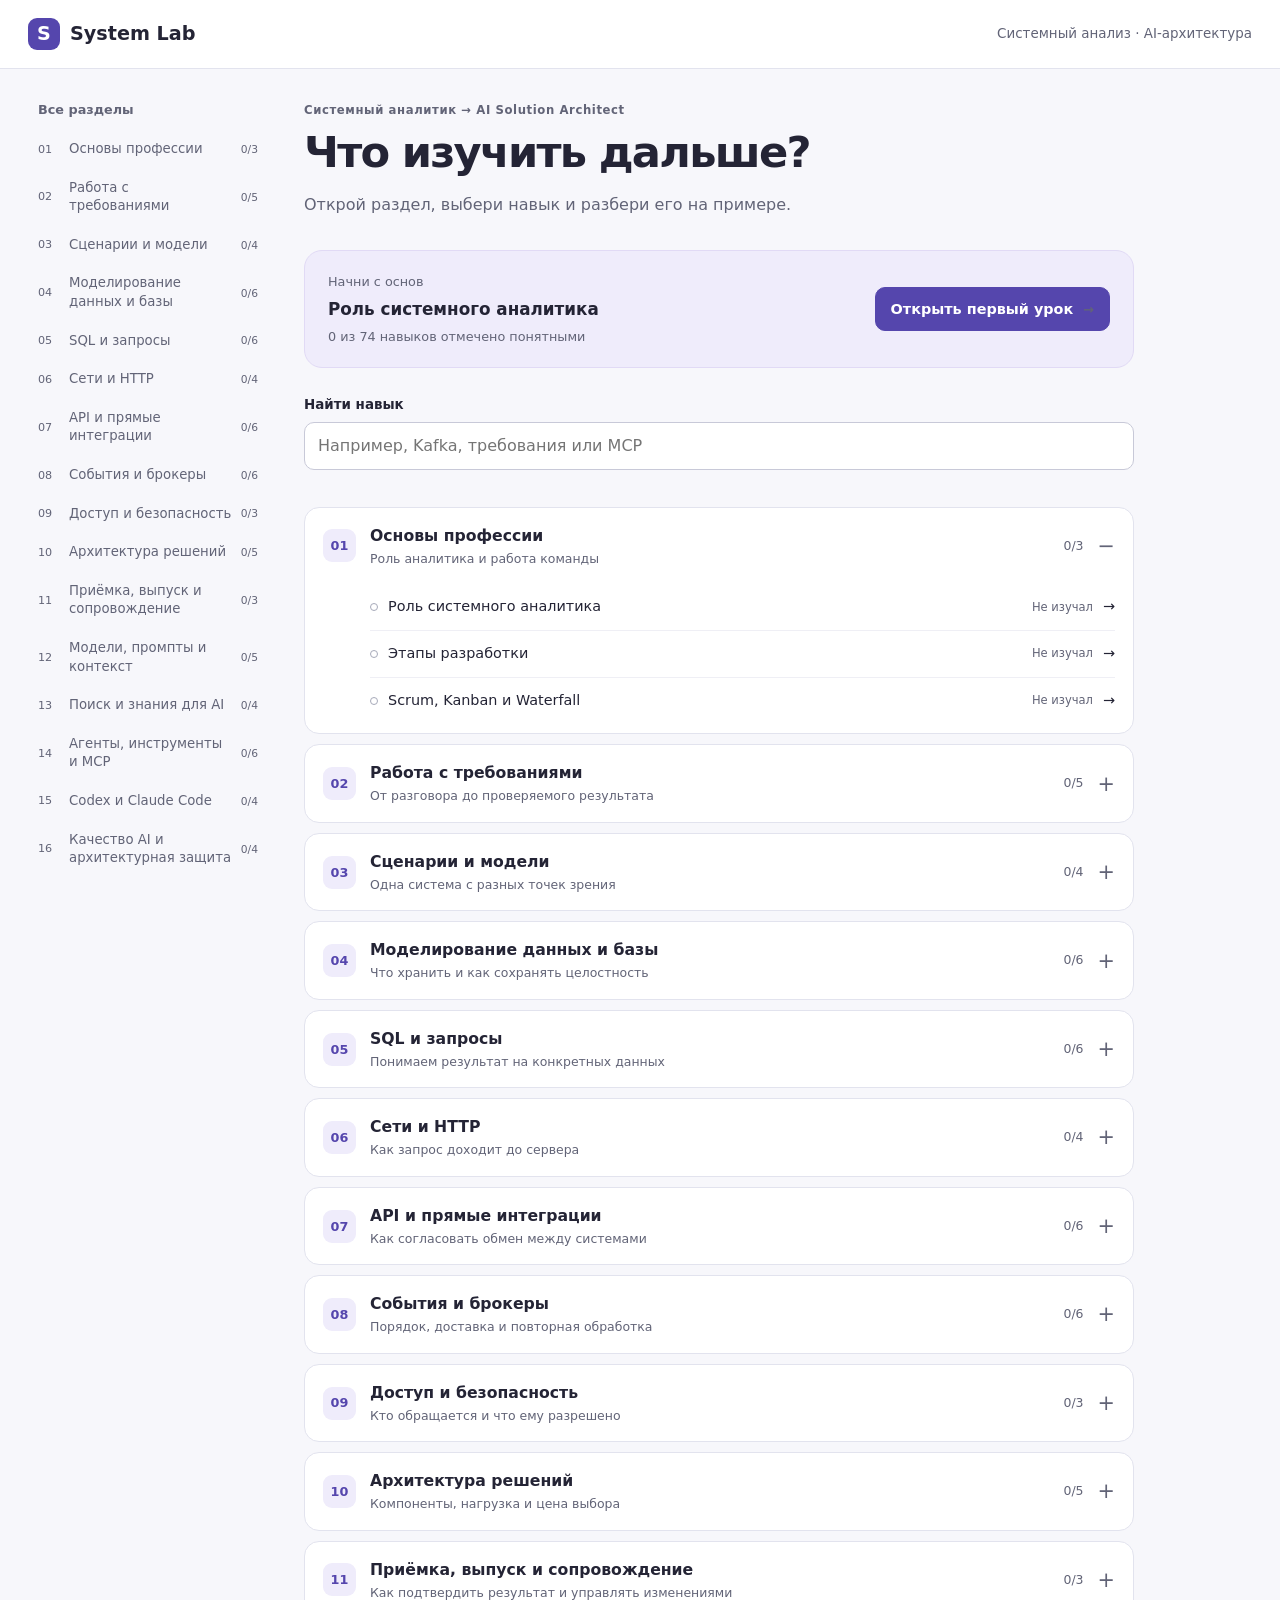
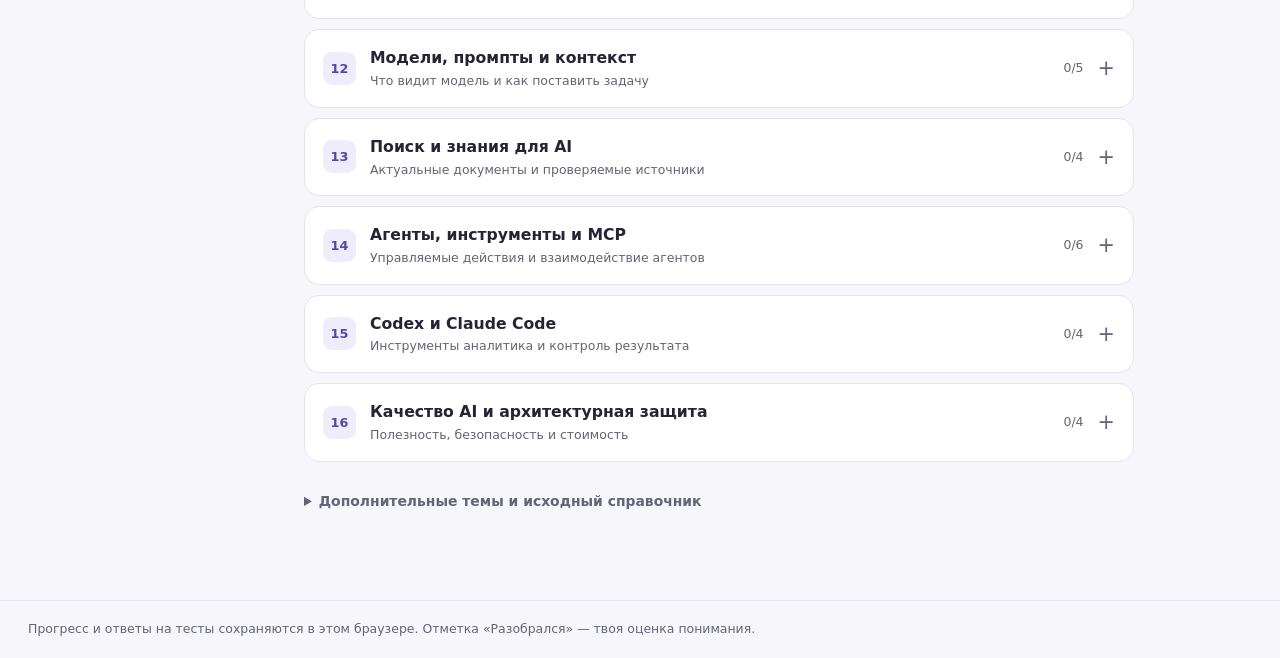
==== commit c1a8a3af: "Rebuild System Lab lessons, interview examples and scenario quizzes" ====
--- a/course.html
+++ b/course.html
@@ -1,408 +1,3 @@
 <!doctype html>
-<html lang="ru">
-<head>
-<meta charset="utf-8">
-<meta name="viewport" content="width=device-width,initial-scale=1">
-<meta name="description" content="Открытый практикум по системному анализу, подготовке к senior-собеседованию и проектированию AI-систем.">
-<title>System Lab — системный анализ и AI Engineering</title>
-<style>
-:root{--ink:#172823;--green:#163e34;--lime:#ddf7a7;--paper:#f7f8f0;--white:#fff;--line:#d8e1d6;--muted:#4c6258}*{box-sizing:border-box}html{scroll-behavior:smooth;scroll-padding-top:90px}body{margin:0;background:var(--paper);color:var(--ink);font:16px/1.65 system-ui,sans-serif}a{color:inherit}button{font:inherit;cursor:pointer}a:focus-visible,button:focus-visible,summary:focus-visible,input:focus-visible{outline:3px solid #47843c;outline-offset:4px}.wrap{max-width:1200px;margin:auto;padding-inline:clamp(18px,4vw,44px)}header{position:sticky;top:0;z-index:2;background:var(--paper);border-bottom:1px solid var(--line)}header .wrap{min-height:72px;display:flex;align-items:center;justify-content:space-between;gap:18px;flex-wrap:wrap}.logo{font-weight:850;letter-spacing:-.045em;font-size:1.35rem;text-decoration:none}.logo span{display:inline-grid;place-items:center;background:var(--green);color:var(--lime);width:34px;height:34px;border-radius:10px;margin-right:9px}nav{display:flex;gap:clamp(12px,3vw,32px);flex-wrap:wrap}nav a{font-size:.88rem;font-weight:650;text-decoration:none}.hero{padding-block:clamp(45px,8vw,110px)}.hero .wrap{display:grid;grid-template-columns:1.18fr 1fr;gap:clamp(28px,6vw,80px);align-items:center}.eyebrow{font-size:.76rem;letter-spacing:.16em;text-transform:uppercase;font-weight:800;color:#386744}.hero h1{font-size:clamp(2.55rem,6vw,5.25rem);letter-spacing:-.075em;line-height:1.02;margin:.2em 0 .35em}.hero h1 em{font-style:normal;color:#497343}p{margin:0 0 1em}.muted{color:var(--muted)}.actions{display:flex;gap:10px;flex-wrap:wrap;margin-top:24px}.btn{display:inline-flex;align-items:center;padding:11px 20px;border-radius:99px;border:1px solid var(--green);background:var(--green);color:white;text-decoration:none;font-weight:750;font-size:.9rem}.btn.alt{background:transparent;color:var(--green)}.btn:hover{box-shadow:0 4px 0 #8bab83}.board{background:#14372f;color:white;border-radius:clamp(22px,5vw,64px) 22px 22px 22px;padding:clamp(22px,4vw,44px);box-shadow:0 20px 65px #234d322b;background-image:radial-gradient(#a7dbab38 1px,transparent 1px);background-size:18px 18px}.board small{color:var(--lime);font-weight:750}.board ol{list-style:none;padding:0;margin:26px 0 0;display:grid;gap:12px}.board li{padding:13px 16px;border:1px solid #7da493;border-radius:14px;background:#244b3f;display:flex;gap:14px;align-items:center}.board li span{color:var(--lime);font:700 .85rem monospace}.board li:last-child{background:var(--lime);color:var(--green);border-color:var(--lime)}.board li:last-child span{color:inherit}.band{background:#e7eddf;padding:22px 0}.band .wrap{display:flex;justify-content:space-between;gap:12px 24px;flex-wrap:wrap;font-size:.9rem;font-weight:720}.section{padding-block:clamp(52px,8vw,98px)}h2{font-size:clamp(2rem,4.6vw,3.8rem);line-height:1.04;letter-spacing:-.062em;margin:.24em 0 .45em}h3{line-height:1.24;letter-spacing:-.025em;margin:.5em 0}.intro{max-width:68ch}.grid{display:grid;grid-template-columns:repeat(3,1fr);gap:14px;margin-top:26px}.card{background:white;border:1px solid var(--line);border-radius:22px;padding:24px}.card p{font-size:.94rem}.card a,.lesson a{font-weight:700;text-underline-offset:3px}.num{font:750 .8rem monospace;color:#376545}.tint{background:#eef2e7}.dark{background:var(--green);color:#fff}.dark .eyebrow{color:var(--lime)}.dark .card{background:#224d41;border-color:#5d8174}.dark .card p{color:#e3f1e9}.dark .num{color:var(--lime)}.lessons{margin-top:24px;display:grid;gap:10px}.lesson{border:1px solid var(--line);background:white;border-radius:16px;overflow:hidden}.lesson summary{cursor:pointer;padding:15px 19px;font-weight:770}.lesson summary span{color:#426d48;font:700 .78rem monospace;margin-right:9px}.lesson>div{padding:0 19px 18px;max-width:83ch}.lesson label{display:block;font-weight:700}.lesson input{accent-color:var(--green)}.lesson pre{overflow:auto;background:#eaf1e8;padding:12px;border-radius:8px}.progress{margin-top:17px;font-size:.9rem;font-weight:750}progress{display:block;width:min(100%,390px);accent-color:#497343}.checklist{padding-left:1.25rem}footer{padding:28px 0;border-top:1px solid var(--line)}footer .wrap{display:flex;justify-content:space-between;gap:12px;flex-wrap:wrap}.skip{position:absolute;left:10px;top:-100px}.skip:focus{top:5px;z-index:5}.sources{display:flex;flex-wrap:wrap;gap:8px 20px;padding:0;list-style:none}.sources a{font-weight:700}@media(max-width:760px){.hero .wrap,.grid{grid-template-columns:1fr}header .wrap{padding-block:10px;gap:5px 18px}.board{max-width:540px}.card{padding:19px}}@media(prefers-reduced-motion:reduce){html{scroll-behavior:auto}}
-.steps{display:grid;gap:18px}.step{background:#fff;border:1px solid var(--line);border-radius:20px;padding:clamp(16px,4vw,30px);scroll-margin-top:25px}.step h3{font-size:clamp(1.3rem,3vw,1.8rem)}.step details{margin:10px 0}.step summary{cursor:pointer;font-weight:700}.step label{display:inline-block;margin-top:12px;font-weight:700}.step input{accent-color:var(--green)}.next{display:inline-block;margin:12px 0 0 18px;font-weight:700}.flow{display:flex;flex-wrap:wrap;gap:8px;padding:12px;margin:16px 0 20px;background:#edf2e7;border-radius:12px;list-style:none}.flow li{display:flex;align-items:center;gap:8px;background:#163e34;color:white;padding:7px 11px;border-radius:8px;font-size:.88rem;font-weight:650}.flow li+li::before{content:'→';color:#ddf7a7}.jump{display:flex;flex-wrap:wrap;gap:8px 18px;padding:0;list-style:none}.step p{max-width:78ch}
-</style>
-<style>
-[hidden]{display:none!important}.page{max-width:960px;padding-block:clamp(32px,7vw,76px)}.page h1{font-size:clamp(2rem,5vw,3.7rem);line-height:1.06;letter-spacing:-.055em;margin:.22em 0 .45em}.choices,.topic-grid{display:grid;grid-template-columns:repeat(2,minmax(0,1fr));gap:14px;margin:24px 0}.choices .card{display:flex;flex-direction:column;align-items:start}.choices .btn{margin-top:auto}.topic-grid a{display:block;text-decoration:none}.topic-grid a:hover{border-color:#497343}.topic-grid .card{padding:15px 18px}.topic-grid strong{display:block}.lesson-nav{display:flex;flex-wrap:wrap;justify-content:space-between;gap:12px;margin-top:20px}.step pre{white-space:pre-wrap;overflow-wrap:anywhere;background:#edf2e7;padding:12px;border-radius:8px}.group{margin:24px 0}.group>summary{cursor:pointer;font-size:1.25rem;font-weight:800}.group .topic-grid{margin:12px 0}.breadcrumbs{margin-bottom:22px;font-size:.9rem}.breadcrumbs a{font-weight:700}@media(max-width:620px){.choices,.topic-grid{grid-template-columns:1fr}}
-</style><style>
-.route-hero{background:#163e34;color:white;border-radius:28px;padding:clamp(22px,5vw,48px);background-image:radial-gradient(#d8f4aa30 1px,transparent 1px);background-size:18px 18px}.route-hero .eyebrow{color:#ddf7a7}.route-status{display:grid;gap:8px;margin-top:22px}.route-status progress{accent-color:#ddf7a7}.route-actions{display:flex;flex-wrap:wrap;gap:10px;margin-top:20px}.route-actions .btn{background:#ddf7a7;color:#163e34}.route-actions .alt{background:transparent;border-color:#bdd3bd;color:#fff}.route-track{position:relative;list-style:none;padding:0;margin:30px 0;display:grid;gap:12px}.route-track::before{content:"";position:absolute;top:23px;bottom:23px;left:22px;width:2px;background:#83a88b;transform-origin:top;animation:route-line .65s ease both}.route-phase{position:relative;display:grid;grid-template-columns:46px minmax(0,1fr);gap:clamp(12px,4vw,28px);align-items:start;animation:route-in .4s ease-out both;animation-delay:var(--delay)}.route-node{display:grid;place-items:center;border-radius:50%;height:46px;background:#163e34;color:#fff;font:700 .95rem monospace}.route-card{border:1px solid var(--line);background:#fff;border-radius:16px;padding:15px 20px}.route-card h2{font-size:1.32rem;letter-spacing:-.025em;margin:.2em 0 .45em}.route-card p{margin:0 0 7px}.route-phase-status{color:#386744;font-size:.8rem;font-weight:800}.route-phase[aria-current="step"] .route-card{border-color:#497343;background:#edf5dd;box-shadow:inset 4px 0 #497343}.route-phase[aria-current="step"] .route-node{background:#ddf7a7;color:#163e34;outline:2px solid #497343}.route-phase-link{font-weight:700;font-size:.9rem}@keyframes route-line{from{transform:scaleY(0)}to{transform:scaleY(1)}}@keyframes route-in{from{opacity:0;transform:translateY(8px)}to{opacity:1;transform:translateY(0)}}@media(prefers-reduced-motion:reduce){.route-track::before,.route-phase{animation:none}}
-</style><style>
-.guide{display:flex;align-items:center;gap:16px;margin:20px 0}.guide p{margin:0}.guide-button{position:relative;display:grid;place-items:center;flex:none;border:1px solid #769884;border-radius:50%;padding:2px;background:#fff}.guide-play{position:absolute;right:-4px;bottom:-3px;display:grid;place-items:center;width:29px;height:29px;background:#163e34;color:#fff;border:2px solid #fff;border-radius:50%;font-size:12px}.guide-button[aria-pressed=true] .guide-mouth{transform-box:fill-box;transform-origin:center;animation:guide-speak .28s ease-in-out infinite alternate}@keyframes guide-speak{to{transform:scaleY(2.7)}}@media(prefers-reduced-motion:reduce){.guide-button[aria-pressed=true] .guide-mouth{animation:none}}
-</style><style>
-.lesson-map{position:sticky;top:72px;z-index:1;margin:0 0 18px;background:#edf4e4;border:1px solid #a9c5a6;border-radius:16px;padding:10px 15px}.lesson-map summary{cursor:pointer;font-weight:800}.lesson-map summary span{font-size:.85rem;color:var(--muted);margin-left:8px}.lesson-map progress{margin:7px 0}.lesson-map nav{display:flex;flex-wrap:nowrap;overflow:auto;gap:14px;padding:3px 4px 8px}.lesson-phase{display:grid;gap:3px;flex:none}.lesson-phase strong{font-size:.73rem;color:#386744}.lesson-phase div{display:flex;gap:5px}.lesson-phase a{display:grid;place-items:center;min-width:32px;min-height:32px;border-radius:8px;border:1px solid #a9c5a6;background:#fff}.lesson-phase a.done{background:#dcefbb}.lesson-phase a[aria-current="page"]{background:#163e34;color:#fff}.project-task{border-left:4px solid #83a88b;padding:12px 16px;background:#f2f6eb;border-radius:8px}.project-task h2{font-size:1.28rem;letter-spacing:normal}.worked-example{margin:16px 0}.worked-example>summary{margin-bottom:10px}
-</style><style>
-.first-session label{display:block;margin-top:15px}.first-session input{display:block;width:100%;max-width:680px;padding:9px 12px;border:1px solid #9ab99a;border-radius:8px;font:inherit;background:white}.first-session details{margin-top:15px}.goal-ideas{display:flex;flex-wrap:wrap;gap:6px;margin-top:8px}.goal-ideas button{border:1px solid #9ab99a;border-radius:999px;padding:3px 10px;background:white;color:#163e34;font-size:.85rem}
-</style><style>.simple-lesson h2{margin-top:14px}.simple-example{padding:10px 12px;background:white;border-radius:8px}.simple-lesson textarea{display:block;width:100%;margin-top:8px;padding:9px 11px;border:1px solid #9ab99a;border-radius:8px;font:inherit;resize:vertical}</style><style>.client-choices{display:grid;gap:7px;margin-bottom:10px}.client-choices button{text-align:left;border:1px solid #9ab99a;border-radius:8px;padding:9px 12px;color:#163e34;background:white}.client-choices button:hover{background:#dcefbb}.simple-lesson blockquote{margin:0 0 14px}.simple-lesson details{margin:12px 0}</style><style>
-.deep-panel{margin:18px 0;padding:14px 18px;border:1px solid #a9c5a6;border-radius:16px;background:#edf4e4}.deep-panel>summary,.deep-group>summary{cursor:pointer;font-weight:800}.deep-panel>summary{font-size:1.15rem}.deep-panel p,.deep-group{margin:10px 0}.deep-options button{font:inherit;font-size:.9rem;background:#fff;color:#163e34;border:1px solid #a9c5a6;border-radius:9px;margin:3px 5px 3px 0;padding:6px 11px}.deep-options button[aria-pressed="true"]{background:#163e34;color:#fff}.deep-reader:empty{display:none}.deep-reader iframe{display:block;width:100%;min-height:300px;border:1px solid #a9c5a6;border-radius:14px;background:#f7f8f0;margin:10px 0}
-</style><style>
-.lesson-scene{position:relative;isolation:isolate;overflow:hidden;margin:10px 0 18px;padding:clamp(14px,3vw,26px);border-radius:18px;background:radial-gradient(ellipse at 82% 12%,#366852 0%,#163e34 54%);color:#fff}.lesson-scene::before{content:"";position:absolute;inset:0;z-index:-1;background:radial-gradient(circle,#bce3a438 1px,transparent 1px) 0 0/16px 16px;mask-image:linear-gradient(140deg,transparent,#000)}.lesson-scene figcaption{font-weight:800;font-size:clamp(1rem,2.6vw,1.35rem);margin-bottom:14px}.lesson-scene ol{list-style:none;margin:0;padding:0;display:grid;grid-template-columns:repeat(3,minmax(0,1fr));gap:clamp(12px,3vw,24px)}.lesson-scene li{position:relative;display:grid;align-content:start;gap:4px;padding:10px 12px;border:1px solid #9bc3a076;background:#1d4438;border-radius:12px;font-size:.84rem;line-height:1.35;animation:scene-in .42s ease-out both;animation-delay:var(--scene-delay)}.lesson-scene li:not(:last-child)::after{content:"→";position:absolute;left:100%;width:clamp(12px,3vw,24px);top:45%;text-align:center;color:#dcefbb;font-weight:800}.lesson-scene li strong{font-size:1rem}.scene-icon{display:grid;place-items:center;width:32px;height:32px;margin-bottom:4px;border-radius:9px;background:#dcefbb;color:#163e34;font-size:1.15rem;font-weight:800}.lesson-scene li span:last-child{color:#e4f0e6}@keyframes scene-in{from{opacity:.35;transform:translateY(7px)}to{opacity:1;transform:none}}@media(max-width:580px){.lesson-scene ol{grid-template-columns:1fr;gap:12px}.lesson-scene li{grid-template-columns:32px 1fr;align-items:center}.scene-icon{grid-row:span 2;margin:0}.lesson-scene li:not(:last-child)::after{content:"↓";left:18px;top:100%;line-height:12px}}@media(prefers-reduced-motion:reduce){.lesson-scene li{animation:none}}
-</style><style>
-.hub-grid{display:grid;grid-template-columns:repeat(2,minmax(0,1fr));gap:16px}.hub-card{background:white;border:1px solid var(--line);border-radius:20px;padding:18px;min-width:0}.hub-card h2{font-size:1.35rem;letter-spacing:-.025em}.hub-links{display:flex;gap:6px;flex-wrap:wrap}.hub-links a{background:#edf4e4;color:#163e34;border-radius:8px;padding:4px 8px;font-size:.85rem}.hub-note,.hub-ai{margin:12px 0 0;font-size:.9rem}.hub-ai{padding-left:22px}.hub-picture{position:relative;isolation:isolate;overflow:hidden;margin:10px 0 14px;padding:9px;border-radius:13px;background:radial-gradient(ellipse at 85% 0%,#43755a,#163e34 60%);color:white}.hub-picture>svg{position:absolute;z-index:-1;inset:0;width:100%;height:65px}.hub-picture path{fill:none;stroke:#9bc3a0;stroke-dasharray:5 5}.hub-picture circle{fill:#ddf7a7;animation:hub-flow 3.1s linear infinite}.hub-picture .hub-signal-alt{animation-delay:-1.55s}.hub-picture>div{display:grid;grid-template-columns:repeat(3,1fr);text-align:center;gap:4px}.hub-picture span{display:grid;justify-items:center;gap:3px}.hub-picture b{display:grid;place-items:center;width:42px;height:42px;background:#ddf7a7;color:#163e34;border-radius:11px;font-size:1.25rem}.hub-picture small{padding:0 5px;background:#163e34;border-radius:4px}.hub-picture span:nth-child(2) b{animation:hub-glow 3.1s ease-in-out infinite}@keyframes hub-flow{to{cx:412}}@keyframes hub-glow{50%{box-shadow:0 0 15px #ddf7a7bd}}@media(max-width:680px){.hub-grid{grid-template-columns:1fr}}@media(prefers-reduced-motion:reduce){.hub-picture circle,.hub-picture span:nth-child(2) b{animation:none}}
-</style><style>.theory-menu{display:flex;flex-wrap:wrap;gap:8px;margin-bottom:18px}.theory-menu a{padding:7px 12px;border:1px solid var(--line);border-radius:10px;text-decoration:none;font-weight:750}.theory-menu a[aria-current]{background:#163e34;color:white}.theory-cards{display:grid;gap:12px}.theory-cards h2{font-size:1.42rem;letter-spacing:-.025em}.theory-cards .guide{margin:10px 0}.theory-cards .guide svg{width:46px;height:46px}.theory-cards .deep-panel{margin-bottom:0}#theory-root .lesson-scene .scene-icon{animation:theory-pulse 3s infinite}#theory-root .lesson-scene li:nth-child(2) .scene-icon{animation-delay:1s}#theory-root .lesson-scene li:nth-child(3) .scene-icon{animation-delay:2s}@keyframes theory-pulse{25%{box-shadow:0 0 20px #ddf7a7;transform:scale(1.08)}}@media(prefers-reduced-motion:reduce){#theory-root .lesson-scene .scene-icon{animation:none}}</style><style>.depth-flow{margin:14px 0;background:#163e34;border-radius:12px;padding:12px;color:#fff}.depth-flow ol{display:flex;flex-wrap:wrap;gap:10px;list-style:none;padding:0;margin:0}.depth-flow li{padding:6px 10px;border:1px solid #a9c5a6;border-radius:7px;animation:depth-signal 4s infinite;animation-delay:var(--phase)}.depth-flow li+li::before{content:"→ ";color:#ddf7a7}.sequence-demo{border-left:2px dashed #7c9a80;padding-left:25px}.sequence-demo li{margin:7px 0}@keyframes depth-signal{20%{background:#427359;box-shadow:0 0 12px #b1d889}}@media(prefers-reduced-motion:reduce){.depth-flow li{animation:none}}</style><style>.uml-view{display:block;width:100%;max-width:620px;background:#163e34;border-radius:12px;margin:14px 0}</style><style>
-:root{--ink:#171821;--green:#3030bd;--lime:#d9ff71;--paper:#f5f5fa;--line:#dedeea;--muted:#535568;--white:#fff}body{background:var(--paper);color:var(--ink);font-family:system-ui,sans-serif}body>header{background:#fff;border-color:var(--line)}header .wrap{min-height:68px;max-width:1280px}.logo span{background:#2e2cce;color:#fff;border-radius:8px}.btn{border:0;border-radius:12px;background:#3430d1;color:white;padding:12px 19px}.btn.alt{border:1px solid #d4d2eb;color:#2824a9;background:#fff}.btn:hover{box-shadow:0 4px 0 #b3aaf5}.eyebrow,.num{color:#4039b8}.card,.step{border-color:#e1e0ec;border-radius:22px}.guide-button{border-color:#cac6f2}.guide-play{background:#3430d1}.lesson-scene,.depth-flow,.uml-view,.route-hero,.hub-picture{background:radial-gradient(ellipse at 85% 0%,#5b47bd,#23216e 68%)}.lesson-scene li{background:#302b78;border-color:#b3aaf580}.scene-icon,.hub-picture b{background:#ddff91;color:#252151}.deep-panel{background:#f3f0ff;border-color:#ded6f6}.deep-panel>summary{color:#322b91}.flow{background:#eeeaff}.flow li{background:#373078}.project-task,.lesson-map{background:#f1efff;border-color:#bdb2f6}.theory-cards>article{padding:clamp(18px,4vw,32px)}.theory-cards h2{font-size:clamp(1.25rem,3vw,1.65rem)}.theory-cards p{line-height:1.65}.step a:focus-visible,a:focus-visible,button:focus-visible,summary:focus-visible{outline:3px solid #6555eb;outline-offset:3px}
-</style><style>
-.page{max-width:1280px;padding-top:28px}.course-intro{background:#292273;color:white;padding:20px 24px;border-radius:20px;margin-bottom:15px}.course-intro .eyebrow{color:#ded7ff;margin-bottom:3px}.course-intro strong{font-size:1.15rem}#theory-root{display:grid;grid-template-columns:235px minmax(0,1fr);gap:12px 24px;align-items:start}.course-intro,#theory-root>details{grid-column:1/-1}.theory-menu{grid-column:1;position:sticky;top:85px;display:grid;background:#fff;border:1px solid var(--line);border-radius:19px;padding:10px;gap:3px}.theory-menu a{border:0;color:#36364b;font-size:.9rem}.theory-menu a[aria-current]{background:#e9e3ff;color:#292095}.theory-menu a:hover{background:#f2eeff}.theory-menu+section,#theory-root>section{grid-column:2;grid-row:3;min-width:0}#theory-root h1{margin-top:2px}.theory-cards{gap:15px}@media(max-width:760px){#theory-root{display:block}.theory-menu{position:static;display:flex;margin-top:15px;gap:4px}.theory-menu a{font-size:.8rem}}
-</style></head>
-<body><a class="skip btn" href="#main">К содержанию</a><header><div class="wrap"><a class="logo" href="index.html"><span aria-hidden="true">✳</span>System Lab</a></div></header><main id="main" class="wrap page"><p class="breadcrumbs"><a href="index.html">Главная</a><span id="crumb" hidden> / <a id="catalog-link" href="course.html">Каталог</a></span></p><section id="roadmap" hidden aria-labelledby="roadmap-title">
-<div class="route-hero"><p class="eyebrow">Системный анализ → AI Engineering</p><h1 id="roadmap-title">Твой учебный маршрут</h1><p>От первой формулировки задачи до защиты AI-наставника, который строит план под цель ученика.</p>
-<div class="route-status"><span id="route-progress"></span><progress id="route-meter" max="15" value="0" aria-label="Выполненные практики"></progress><strong id="route-current"></strong></div>
-<div class="route-actions"><a class="btn" id="route-resume" href="?lesson=scope&amp;mode=guided">Начать обучение →</a><a class="btn alt" id="route-restart" href="?lesson=scope&amp;mode=guided" hidden>К первому уроку</a></div></div>
-<ol class="route-track" aria-label="Этапы маршрута"><li class="route-phase" data-start="0" data-end="1" style="--delay:0ms"><span class="route-node" aria-hidden="true">00</span><div class="route-card"><p class="route-phase-status"></p><h2>Точка старта</h2><p>Познакомься с кейсом и обозначь границы помощника.</p><a class="route-phase-link">Открыть этап →</a></div></li><li class="route-phase" data-start="1" data-end="4" style="--delay:25ms"><span class="route-node" aria-hidden="true">01</span><div class="route-card"><p class="route-phase-status"></p><h2>Системный анализ</h2><p>Требования, сценарии, данные и SQL.</p><a class="route-phase-link">Открыть этап →</a></div></li><li class="route-phase" data-start="4" data-end="7" style="--delay:100ms"><span class="route-node" aria-hidden="true">02</span><div class="route-card"><p class="route-phase-status"></p><h2>Интеграции и архитектура</h2><p>API, доступ, события и обработка сбоев.</p><a class="route-phase-link">Открыть этап →</a></div></li><li class="route-phase" data-start="7" data-end="12" style="--delay:175ms"><span class="route-node" aria-hidden="true">03</span><div class="route-card"><p class="route-phase-status"></p><h2>AI Engineering</h2><p>Контекст, RAG, инструменты и безопасность.</p><a class="route-phase-link">Открыть этап →</a></div></li><li class="route-phase" data-start="12" data-end="15" style="--delay:300ms"><span class="route-node" aria-hidden="true">04</span><div class="route-card"><p class="route-phase-status"></p><h2>Проверка и защита</h2><p>Evals, эксплуатация и демонстрация проекта.</p><a class="route-phase-link">Открыть этап →</a></div></li></ol>
-<p><a href="course.html">Все уроки в каталоге →</a></p></section><section id="topic-hub" hidden><p class="eyebrow">System Lab</p><h1>Что хочешь разобрать?</h1><p>Начни с любой темы. Послушай короткое объяснение и открой подробный разбор, когда он понадобится.</p><p><a class="btn" href="?mode=guided&amp;start=1">Продолжить практику →</a></p><div class="hub-grid"><section class="hub-card" id="topic-start"><h2>Основы системного анализа</h2><div class="hub-picture" aria-hidden="true"><svg viewBox="0 0 420 64" preserveAspectRatio="none"><path d="M8 32H412"/><circle cy="32" cx="8" r="5"/><circle class="hub-signal-alt" cy="32" cx="8" r="3"/></svg><div><span><b>?</b><small>Спроси</small></span><span><b>▤</b><small>Запиши</small></span><span><b>✓</b><small>Проверь</small></span></div></div><p>Узнай, какие вопросы задать и как записать ответы.</p><div class="hub-links"><a href="?topic=b1">Основы профессии</a><a href="?topic=b2">Требования от и до</a><a href="?topic=treq">Виды требований</a><a href="?topic=tsmart">Как уточнить цель</a><a href="?topic=b3">Сценарии и схемы</a></div></section><section class="hub-card" id="topic-integrations"><h2>Интеграции</h2><div class="hub-picture" aria-hidden="true"><svg viewBox="0 0 420 64" preserveAspectRatio="none"><path d="M8 32H412"/><circle cy="32" cx="8" r="5"/><circle class="hub-signal-alt" cy="32" cx="8" r="3"/></svg><div><span><b>▣</b><small>Приложение</small></span><span><b>⇄</b><small>API / брокер</small></span><span><b>▣</b><small>Сервис</small></span></div></div><p>Выбери, как две программы будут обмениваться данными.</p><div class="hub-links"><a href="?topic=b5">Как системы общаются</a><a href="?topic=brest">REST API</a><a href="?topic=bapi">GraphQL, gRPC и другие способы</a><a href="?topic=b6">Kafka и RabbitMQ</a><a href="?topic=bnet">Как работает интернет</a><a href="?topic=bnlab">Сеть в действии</a><a href="?topic=bsec">Доступ к API</a><a href="?topic=b7">Фоновые процессы</a><a href="?topic=b7b">Паттерны микросервисов</a></div><p class="hub-note"><strong>Прямой запрос</strong> нужен, когда сайт ждёт ответ сейчас. <strong>Брокер</strong> помогает передать событие или задачу, которую другой сервис обработает позже.</p></section><section class="hub-card" id="topic-ai-engineering"><h2>AI Engineering</h2><div class="hub-picture" aria-hidden="true"><svg viewBox="0 0 420 64" preserveAspectRatio="none"><path d="M8 32H412"/><circle cy="32" cx="8" r="5"/><circle class="hub-signal-alt" cy="32" cx="8" r="3"/></svg><div><span><b>?</b><small>Цель</small></span><span><b>✦</b><small>Наставник</small></span><span><b>✓</b><small>Проверка</small></span></div></div><p>Собери наставника от первой инструкции до проверки ответов.</p><div class="hub-links"><a href="?topic=b9">AI Engineering</a></div><ol class="hub-ai"><li><a href="?lesson=baseline">С чего начать: простая задача</a></li><li><a href="?lesson=schema">Как описать ответ модели</a></li><li><a href="?lesson=rag">Как добавить учебные материалы</a></li><li><a href="?lesson=tools">Как подключить инструменты</a></li><li><a href="?lesson=evals">Как проверить качество</a></li></ol></section><section class="hub-card" id="topic-data"><h2>Данные и SQL</h2><div class="hub-picture" aria-hidden="true"><svg viewBox="0 0 420 64" preserveAspectRatio="none"><path d="M8 32H412"/><circle cy="32" cx="8" r="5"/><circle class="hub-signal-alt" cy="32" cx="8" r="3"/></svg><div><span><b>◎</b><small>Цель</small></span><span><b>▤</b><small>Записи</small></span><span><b>↻</b><small>Прогресс</small></span></div></div><p>Разберись, что сохранять и как находить нужные записи.</p><div class="hub-links"><a href="?topic=b4">Базы данных</a><a href="?topic=bdb">Транзакции и индексы</a><a href="?topic=bwin">Оконные функции SQL</a><a href="?topic=sql">Практика SQL</a></div></section><section class="hub-card" id="topic-architecture"><h2>Архитектура и практика</h2><div class="hub-picture" aria-hidden="true"><svg viewBox="0 0 420 64" preserveAspectRatio="none"><path d="M8 32H412"/><circle cy="32" cx="8" r="5"/><circle class="hub-signal-alt" cy="32" cx="8" r="3"/></svg><div><span><b>◉</b><small>Ученик</small></span><span><b>▣</b><small>Система</small></span><span><b>↗</b><small>Внешний сервис</small></span></div></div><p>Посмотри, как описать систему и обосновать решение.</p><div class="hub-links"><a href="?topic=b8">Архитектура системы</a><a href="?topic=barch">Схемы C4</a><a href="?topic=b11">Как выбрать архитектурное решение</a><a href="?topic=b12">Практика и собеседование</a><a href="?topic=b10">Финтех и блокчейн</a></div></section></div></section>
-<section id="topic-detail" hidden><p><a href="course.html">← Все темы</a></p><h1 id="topic-heading"></h1><div id="topic-picture"></div><div class="guide"><button class="guide-button" type="button" aria-pressed="false" aria-label="Воспроизвести аудиогид"><svg viewBox="0 0 80 80" width="72" height="72" aria-hidden="true"><circle cx="40" cy="40" r="39" fill="#dceeb9"/><path d="M13 70c5-13 15-19 27-19s22 6 27 19a38 38 0 0 1-54 0" fill="#326350"/><circle cx="40" cy="35" r="19" fill="#edbd95"/><path d="M20 34c0-15 9-22 21-22 13 0 20 8 20 19-10 0-17-4-20-9-6 7-12 11-21 12" fill="#263b32"/><circle cx="33" cy="36" r="1.6"/><circle cx="47" cy="36" r="1.6"/><ellipse class="guide-mouth" cx="40" cy="44" rx="4" ry="1.5" fill="#773c36"/></svg><span class="guide-play" aria-hidden="true">▶</span></button><div><strong>Объяснение голосом</strong><p class="muted guide-status" role="status">Нажми на диктора</p></div><audio preload="none"></audio></div><p id="topic-summary"></p><details class="deep-panel" id="topic-depth"><summary>Изучить глубже</summary><div class="deep-reader"></div></details></section><div id="theory-root"><div class="course-intro"><p class="eyebrow">System Lab · учебник</p><strong>Системный анализ и AI Engineering</strong></div><details><summary>Как устроен цикл курса</summary><p>Этапы показывают путь от задачи до работающего продукта. После тестирования и наблюдения за продуктом можно вернуться к требованиям, дизайну или реализации. Для AI дополнительно проверяем данные, качество модели и изменения после выпуска.</p><p><a href="https://practicum.yandex.ru/blog/razrabotka-programmnogo-obespecheniya/">Яндекс Практикум · этапы разработки ПО</a> · <a href="https://yandex.cloud/ru/blog/posts/2025/02/mlops">Yandex Cloud · жизненный цикл ML</a></p></details><nav class="theory-menu" aria-label="Этапы разработки"><a href="?theory=analysis" data-theory="analysis">1. Анализ</a><a href="?theory=design" data-theory="design">2. Проектирование</a><a href="?theory=integrations" data-theory="integrations">3. Данные и интеграции</a><a href="?theory=development" data-theory="development">4. Разработка</a><a href="?theory=ai" data-theory="ai">5. AI Engineering</a><a href="?theory=quality" data-theory="quality">6. Тестирование</a><a href="?theory=debug" data-theory="debug">7. Отладка</a><a href="?theory=release" data-theory="release">8. Запуск</a><a href="?theory=operations" data-theory="operations">9. Эксплуатация</a></nav><section data-theory-page="analysis" hidden><h1>Анализ</h1><p>От просьбы заказчика к понятным требованиям</p><figure class="lesson-scene"><figcaption>Как это работает</figcaption><ol><li><span class="scene-icon">1</span><strong>Запрос</strong></li><li><span class="scene-icon">2</span><strong>Вопросы</strong></li><li><span class="scene-icon">3</span><strong>Требования</strong></li></ol></figure><div class="theory-cards"><article class="step"><h2>Основы профессии</h2><p>Аналитик выясняет, зачем нужна система и кому она поможет. Затем он описывает задачу так, чтобы заказчик и разработчики понимали её одинаково.</p><div class="guide"><button class="guide-button" type="button" aria-pressed="false" aria-label="Воспроизвести аудиогид"><svg viewBox="0 0 80 80" width="72" height="72" aria-hidden="true"><circle cx="40" cy="40" r="39" fill="#dceeb9"/><path d="M13 70c5-13 15-19 27-19s22 6 27 19a38 38 0 0 1-54 0" fill="#326350"/><circle cx="40" cy="35" r="19" fill="#edbd95"/><path d="M20 34c0-15 9-22 21-22 13 0 20 8 20 19-10 0-17-4-20-9-6 7-12 11-21 12" fill="#263b32"/><circle cx="33" cy="36" r="1.6"/><circle cx="47" cy="36" r="1.6"/><ellipse class="guide-mouth" cx="40" cy="44" rx="4" ry="1.5" fill="#773c36"/></svg><span class="guide-play" aria-hidden="true">▶</span></button><div><strong>Послушать объяснение</strong><p class="guide-status muted" role="status">Нажми на диктора</p></div><audio preload="none" src="lesson-audio/theory-analysis-0.wav"></audio></div><details class="deep-panel theory-reading"><summary>Изучить глубже</summary><figure class="depth-flow" aria-label="Заказчик → Аналитик → Команда"><ol><li style="--phase:0s">Заказчик</li><li style="--phase:1s">Аналитик</li><li style="--phase:2s">Команда</li></ol></figure><p>На встрече выясни проблему и запиши, кто принимает решение. Затем согласуй сценарий и критерий приёмки. Например, заказчик подтверждает, что ученик может продолжить сохранённое занятие после повторного входа.</p><p><a href="Roadmap-SA.html#b1">Связанные материалы в справочнике</a></p></details></article><article class="step"><h2>Виды требований</h2><ul class="flow" aria-label="Короткая схема"><li>Что делает: сохраняет план</li><li>Как хорошо: открывает за 2 секунды</li></ul><p>Функциональные требования описывают, что делает система. Например, сохраняет учебный план. Нефункциональные описывают, насколько хорошо она это делает. Например, план открывается за две секунды при оговорённой нагрузке.</p><div class="guide"><button class="guide-button" type="button" aria-pressed="false" aria-label="Воспроизвести аудиогид"><svg viewBox="0 0 80 80" width="72" height="72" aria-hidden="true"><circle cx="40" cy="40" r="39" fill="#dceeb9"/><path d="M13 70c5-13 15-19 27-19s22 6 27 19a38 38 0 0 1-54 0" fill="#326350"/><circle cx="40" cy="35" r="19" fill="#edbd95"/><path d="M20 34c0-15 9-22 21-22 13 0 20 8 20 19-10 0-17-4-20-9-6 7-12 11-21 12" fill="#263b32"/><circle cx="33" cy="36" r="1.6"/><circle cx="47" cy="36" r="1.6"/><ellipse class="guide-mouth" cx="40" cy="44" rx="4" ry="1.5" fill="#773c36"/></svg><span class="guide-play" aria-hidden="true">▶</span></button><div><strong>Послушать объяснение</strong><p class="guide-status muted" role="status">Нажми на диктора</p></div><audio preload="none" src="lesson-audio/theory-analysis-1.wav"></audio></div><details class="deep-panel theory-reading"><summary>Изучить глубже</summary><figure class="depth-flow" aria-label="Действие → Условия → Проверка"><ol><li style="--phase:0s">Действие</li><li style="--phase:1s">Условия</li><li style="--phase:2s">Проверка</li></ol></figure><p>«Сохранить план» описывает функцию. «Открыть план за две секунды» описывает качество, но для проверки укажи нагрузку и долю запросов, которые должны уложиться в этот срок. «Доступ только владельцу» задаёт правило доступа.</p><p><a href="Roadmap-SA.html#b2">Связанные материалы в справочнике</a></p></details></article><article class="step"><h2>Что спросить у заказчика</h2><ul class="flow" aria-label="Короткая схема"><li>Кто пользуется?</li><li>Где трудно?</li><li>Как выглядит успех?</li></ul><p>Спроси, кто пользуется системой, как задача решается сегодня, где возникают трудности и какой результат будет считаться успехом. Вместо «Вам нужен чат?» спроси «Покажите, как пользователь решает эту задачу сейчас». Так ты не навяжешь решение раньше времени.</p><div class="guide"><button class="guide-button" type="button" aria-pressed="false" aria-label="Воспроизвести аудиогид"><svg viewBox="0 0 80 80" width="72" height="72" aria-hidden="true"><circle cx="40" cy="40" r="39" fill="#dceeb9"/><path d="M13 70c5-13 15-19 27-19s22 6 27 19a38 38 0 0 1-54 0" fill="#326350"/><circle cx="40" cy="35" r="19" fill="#edbd95"/><path d="M20 34c0-15 9-22 21-22 13 0 20 8 20 19-10 0-17-4-20-9-6 7-12 11-21 12" fill="#263b32"/><circle cx="33" cy="36" r="1.6"/><circle cx="47" cy="36" r="1.6"/><ellipse class="guide-mouth" cx="40" cy="44" rx="4" ry="1.5" fill="#773c36"/></svg><span class="guide-play" aria-hidden="true">▶</span></button><div><strong>Послушать объяснение</strong><p class="guide-status muted" role="status">Нажми на диктора</p></div><audio preload="none" src="lesson-audio/theory-analysis-2.wav"></audio></div><details class="deep-panel theory-reading"><summary>Изучить глубже</summary><figure class="depth-flow" aria-label="Сегодня → Проблема → Успех"><ol><li style="--phase:0s">Сегодня</li><li style="--phase:1s">Проблема</li><li style="--phase:2s">Успех</li></ol></figure><p>Попроси показать последний реальный случай. Уточни, кто выполнял работу, где возникла задержка и кто подтверждает результат. Запиши ответы отдельно от предположений. Избегай вопросов, в которых уже заложено решение, например «Вам нужен чат?».</p><p><a href="Roadmap-SA.html#b2">Связанные материалы в справочнике</a></p></details></article><article class="step"><h2>Что включить в MVP</h2><ul class="flow" aria-label="Короткая схема"><li>Цель → задание → ответ</li><li>Позже: сертификаты</li></ul><p>Минимальная версия должна решить одну задачу целиком. Для AI-наставника это значит: принять цель, дать первое задание и помочь продолжить после ответа. Сертификаты можно отложить, если они не нужны для проверки идеи. Защита данных нужна уже в первой версии.</p><div class="guide"><button class="guide-button" type="button" aria-pressed="false" aria-label="Воспроизвести аудиогид"><svg viewBox="0 0 80 80" width="72" height="72" aria-hidden="true"><circle cx="40" cy="40" r="39" fill="#dceeb9"/><path d="M13 70c5-13 15-19 27-19s22 6 27 19a38 38 0 0 1-54 0" fill="#326350"/><circle cx="40" cy="35" r="19" fill="#edbd95"/><path d="M20 34c0-15 9-22 21-22 13 0 20 8 20 19-10 0-17-4-20-9-6 7-12 11-21 12" fill="#263b32"/><circle cx="33" cy="36" r="1.6"/><circle cx="47" cy="36" r="1.6"/><ellipse class="guide-mouth" cx="40" cy="44" rx="4" ry="1.5" fill="#773c36"/></svg><span class="guide-play" aria-hidden="true">▶</span></button><div><strong>Послушать объяснение</strong><p class="guide-status muted" role="status">Нажми на диктора</p></div><audio preload="none" src="lesson-audio/theory-analysis-3.wav"></audio></div><details class="deep-panel theory-reading"><summary>Изучить глубже</summary><figure class="depth-flow" aria-label="Гипотеза → Один сценарий → Измерение"><ol><li style="--phase:0s">Гипотеза</li><li style="--phase:1s">Один сценарий</li><li style="--phase:2s">Измерение</li></ol></figure><p>Гипотеза: ученик сможет начать занятие без ручного подбора задания. Оставь цель, первое упражнение и обратную связь. Отложи сертификаты. Проверь на пилоте, сколько участников дошли до первой попытки.</p><p><a href="Roadmap-SA.html#b2">Связанные материалы в справочнике</a></p></details></article><article class="step"><h2>Сценарии и схемы</h2><p>Покажи обычный путь пользователя и одну важную развилку. Например, ученик отправляет ответ и получает подсказку. Если ответ пустой, сайт просит сначала написать попытку.</p><div class="guide"><button class="guide-button" type="button" aria-pressed="false" aria-label="Воспроизвести аудиогид"><svg viewBox="0 0 80 80" width="72" height="72" aria-hidden="true"><circle cx="40" cy="40" r="39" fill="#dceeb9"/><path d="M13 70c5-13 15-19 27-19s22 6 27 19a38 38 0 0 1-54 0" fill="#326350"/><circle cx="40" cy="35" r="19" fill="#edbd95"/><path d="M20 34c0-15 9-22 21-22 13 0 20 8 20 19-10 0-17-4-20-9-6 7-12 11-21 12" fill="#263b32"/><circle cx="33" cy="36" r="1.6"/><circle cx="47" cy="36" r="1.6"/><ellipse class="guide-mouth" cx="40" cy="44" rx="4" ry="1.5" fill="#773c36"/></svg><span class="guide-play" aria-hidden="true">▶</span></button><div><strong>Послушать объяснение</strong><p class="guide-status muted" role="status">Нажми на диктора</p></div><audio preload="none" src="lesson-audio/theory-analysis-4.wav"></audio></div><details class="deep-panel theory-reading"><summary>Изучить глубже</summary><figure class="depth-flow" aria-label="Начало → Обычный ход → Исключение"><ol><li style="--phase:0s">Начало</li><li style="--phase:1s">Обычный ход</li><li style="--phase:2s">Исключение</li></ol></figure><p>Запиши, кто начинает сценарий, что он делает и чем всё заканчивается. Добавь один сбой: при пустом ответе попытка не сохраняется. BPMN показывает процесс, Sequence Diagram показывает сообщения между компонентами.</p><p><a href="Roadmap-SA.html#b3">Связанные материалы в справочнике</a></p></details></article></div><p><a href="?theory=integrations">Данные и интеграции →</a></p></section><section data-theory-page="integrations" hidden><h1>Данные и интеграции</h1><p>Как системы хранят данные и обмениваются ими</p><figure class="lesson-scene"><figcaption>Как это работает</figcaption><ol><li><span class="scene-icon">1</span><strong>Приложение</strong></li><li><span class="scene-icon">2</span><strong>API или брокер</strong></li><li><span class="scene-icon">3</span><strong>Сервис</strong></li></ol></figure><div class="theory-cards"><article class="step"><h2>Данные и базы</h2><p>Реши, что система должна помнить. Для наставника это цель, план и попытки ученика. База данных помогает связать эти записи и открыть нужный план при следующем визите.</p><div class="guide"><button class="guide-button" type="button" aria-pressed="false" aria-label="Воспроизвести аудиогид"><svg viewBox="0 0 80 80" width="72" height="72" aria-hidden="true"><circle cx="40" cy="40" r="39" fill="#dceeb9"/><path d="M13 70c5-13 15-19 27-19s22 6 27 19a38 38 0 0 1-54 0" fill="#326350"/><circle cx="40" cy="35" r="19" fill="#edbd95"/><path d="M20 34c0-15 9-22 21-22 13 0 20 8 20 19-10 0-17-4-20-9-6 7-12 11-21 12" fill="#263b32"/><circle cx="33" cy="36" r="1.6"/><circle cx="47" cy="36" r="1.6"/><ellipse class="guide-mouth" cx="40" cy="44" rx="4" ry="1.5" fill="#773c36"/></svg><span class="guide-play" aria-hidden="true">▶</span></button><div><strong>Послушать объяснение</strong><p class="guide-status muted" role="status">Нажми на диктора</p></div><audio preload="none" src="lesson-audio/theory-integrations-0.wav"></audio></div><details class="deep-panel theory-reading"><summary>Изучить глубже</summary><figure class="depth-flow" aria-label="Ученик → Учебный план → Попытка"><ol><li style="--phase:0s">Ученик</li><li style="--phase:1s">Учебный план</li><li style="--phase:2s">Попытка</li></ol></figure><p>У одного ученика может быть несколько планов, а у одного плана — несколько попыток. Каждая запись имеет свой ключ. Внешний ключ связывает попытку с планом. SQL позволяет получить попытки конкретного плана, а индекс по его идентификатору ускоряет частый поиск.</p><p><a href="Roadmap-SA.html#b4">Связанные материалы в справочнике</a></p></details></article><article class="step"><h2>REST API</h2><ul class="flow" aria-label="Короткая схема"><li>Сайт → запрос плана → сервер</li><li>Сайт ← данные или ошибка ← сервер</li></ul><p>Сайт обращается к серверу за конкретным ресурсом, например учебным планом. Сервер возвращает данные или сообщает, почему запрос не выполнен.</p><div class="guide"><button class="guide-button" type="button" aria-pressed="false" aria-label="Воспроизвести аудиогид"><svg viewBox="0 0 80 80" width="72" height="72" aria-hidden="true"><circle cx="40" cy="40" r="39" fill="#dceeb9"/><path d="M13 70c5-13 15-19 27-19s22 6 27 19a38 38 0 0 1-54 0" fill="#326350"/><circle cx="40" cy="35" r="19" fill="#edbd95"/><path d="M20 34c0-15 9-22 21-22 13 0 20 8 20 19-10 0-17-4-20-9-6 7-12 11-21 12" fill="#263b32"/><circle cx="33" cy="36" r="1.6"/><circle cx="47" cy="36" r="1.6"/><ellipse class="guide-mouth" cx="40" cy="44" rx="4" ry="1.5" fill="#773c36"/></svg><span class="guide-play" aria-hidden="true">▶</span></button><div><strong>Послушать объяснение</strong><p class="guide-status muted" role="status">Нажми на диктора</p></div><audio preload="none" src="lesson-audio/theory-integrations-1.wav"></audio></div><details class="deep-panel theory-reading"><summary>Изучить глубже</summary><figure class="depth-flow" aria-label="Запрос плана → Сервер → Данные или ошибка"><ol><li style="--phase:0s">Запрос плана</li><li style="--phase:1s">Сервер</li><li style="--phase:2s">Данные или ошибка</li></ol></figure><p>Опиши метод, путь, параметры и ответ. GET /plans/{id} читает план. Успешный ответ содержит идентификатор и состояние плана. Отдельно опиши отсутствие плана и отказ в доступе. Такой контракт позволяет согласовать работу интерфейса и сервера.</p><p><a href="Roadmap-SA.html#brest">Связанные материалы в справочнике</a></p></details></article><article class="step"><h2>GraphQL и gRPC</h2><p>В GraphQL клиент перечисляет поля, которые хочет получить. В gRPC программы вызывают заранее описанные методы. Выбор зависит от того, кто общается и какой контракт нужен.</p><div class="guide"><button class="guide-button" type="button" aria-pressed="false" aria-label="Воспроизвести аудиогид"><svg viewBox="0 0 80 80" width="72" height="72" aria-hidden="true"><circle cx="40" cy="40" r="39" fill="#dceeb9"/><path d="M13 70c5-13 15-19 27-19s22 6 27 19a38 38 0 0 1-54 0" fill="#326350"/><circle cx="40" cy="35" r="19" fill="#edbd95"/><path d="M20 34c0-15 9-22 21-22 13 0 20 8 20 19-10 0-17-4-20-9-6 7-12 11-21 12" fill="#263b32"/><circle cx="33" cy="36" r="1.6"/><circle cx="47" cy="36" r="1.6"/><ellipse class="guide-mouth" cx="40" cy="44" rx="4" ry="1.5" fill="#773c36"/></svg><span class="guide-play" aria-hidden="true">▶</span></button><div><strong>Послушать объяснение</strong><p class="guide-status muted" role="status">Нажми на диктора</p></div><audio preload="none" src="lesson-audio/theory-integrations-2.wav"></audio></div><details class="deep-panel theory-reading"><summary>Изучить глубже</summary><figure class="depth-flow" aria-label="Клиент → Контракт → Сервис"><ol><li style="--phase:0s">Клиент</li><li style="--phase:1s">Контракт</li><li style="--phase:2s">Сервис</li></ol></figure><p>GraphQL позволяет запросить нужные поля учебного плана по схеме. gRPC описывает методы и типы сообщений в контракте: например GetPlan получает идентификатор и возвращает план. Сравни потребности клиентов, поддержку инструментов и совместимость версий.</p><p><a href="Roadmap-SA.html#bapi">Связанные материалы в справочнике</a></p></details></article><article class="step"><h2>Kafka и RabbitMQ</h2><ul class="flow" aria-label="Короткая схема"><li>Отправитель → брокер → получатель</li><li>Сообщение обрабатывается позже</li></ul><p>При прямом запросе сайт ждёт ответ. Через брокер он может отправить сообщение для обработки позже. Kafka позволяет читать поток событий, а RabbitMQ часто используют для распределения задач по очередям.</p><div class="guide"><button class="guide-button" type="button" aria-pressed="false" aria-label="Воспроизвести аудиогид"><svg viewBox="0 0 80 80" width="72" height="72" aria-hidden="true"><circle cx="40" cy="40" r="39" fill="#dceeb9"/><path d="M13 70c5-13 15-19 27-19s22 6 27 19a38 38 0 0 1-54 0" fill="#326350"/><circle cx="40" cy="35" r="19" fill="#edbd95"/><path d="M20 34c0-15 9-22 21-22 13 0 20 8 20 19-10 0-17-4-20-9-6 7-12 11-21 12" fill="#263b32"/><circle cx="33" cy="36" r="1.6"/><circle cx="47" cy="36" r="1.6"/><ellipse class="guide-mouth" cx="40" cy="44" rx="4" ry="1.5" fill="#773c36"/></svg><span class="guide-play" aria-hidden="true">▶</span></button><div><strong>Послушать объяснение</strong><p class="guide-status muted" role="status">Нажми на диктора</p></div><audio preload="none" src="lesson-audio/theory-integrations-3.wav"></audio></div><details class="deep-panel theory-reading"><summary>Изучить глубже</summary><figure class="depth-flow" aria-label="Отправитель → Брокер → Обработчик"><ol><li style="--phase:0s">Отправитель</li><li style="--phase:1s">Брокер</li><li style="--phase:2s">Обработчик</li></ol></figure><p>Событие «план создан» можно записать в Kafka, чтобы разные потребители читали его независимо. Задачу «подготовить упражнение» можно передать рабочему через очередь RabbitMQ. Для обоих вариантов заранее опиши, что делать при повторной доставке.</p><p><a href="Roadmap-SA.html#b6">Связанные материалы в справочнике</a></p></details></article><article class="step"><h2>Фоновые задачи</h2><p>Если план готовится долго, сайт сразу показывает статус. Повторное нажатие не должно создавать второй план. При сбое ученик должен понимать, что делать дальше.</p><div class="guide"><button class="guide-button" type="button" aria-pressed="false" aria-label="Воспроизвести аудиогид"><svg viewBox="0 0 80 80" width="72" height="72" aria-hidden="true"><circle cx="40" cy="40" r="39" fill="#dceeb9"/><path d="M13 70c5-13 15-19 27-19s22 6 27 19a38 38 0 0 1-54 0" fill="#326350"/><circle cx="40" cy="35" r="19" fill="#edbd95"/><path d="M20 34c0-15 9-22 21-22 13 0 20 8 20 19-10 0-17-4-20-9-6 7-12 11-21 12" fill="#263b32"/><circle cx="33" cy="36" r="1.6"/><circle cx="47" cy="36" r="1.6"/><ellipse class="guide-mouth" cx="40" cy="44" rx="4" ry="1.5" fill="#773c36"/></svg><span class="guide-play" aria-hidden="true">▶</span></button><div><strong>Послушать объяснение</strong><p class="guide-status muted" role="status">Нажми на диктора</p></div><audio preload="none" src="lesson-audio/theory-integrations-4.wav"></audio></div><details class="deep-panel theory-reading"><summary>Изучить глубже</summary><figure class="depth-flow" aria-label="Принято → В работе → Готово или сбой"><ol><li style="--phase:0s">Принято</li><li style="--phase:1s">В работе</li><li style="--phase:2s">Готово или сбой</li></ol></figure><p>Сервер возвращает идентификатор задачи, а интерфейс показывает статус. Один и тот же запрос можно связать с тем же идентификатором, чтобы повторное нажатие не создало дубль. Если задача завершилась ошибкой, покажи возможность повтора.</p><p><a href="Roadmap-SA.html#b7">Связанные материалы в справочнике</a></p></details></article><article class="step"><h2>Проектирование базы и SQL</h2><p>Посмотри, как связать ученика, планы и попытки так, чтобы можно было продолжить занятие.</p><details class="deep-panel theory-reading"><summary>Изучить глубже</summary><figure class="depth-flow" aria-label="Ученики 1:N Планы → Планы 1:N Попытки → Запрос по plan_id"><ol><li style="--phase:0s">Ученики 1:N Планы</li><li style="--phase:1s">Планы 1:N Попытки</li><li style="--phase:2s">Запрос по plan_id</li></ol></figure><p>Храни цель в плане, ответ в попытке. Связь через ключ позволяет получить попытки плана запросом <code>SELECT * FROM attempts WHERE plan_id = 42</code>. При сохранении попытки и обновлении прогресса используй одну транзакцию, если изменения должны примениться вместе.</p><p><a href="https://postgrespro.ru/docs/postgresql/current/tutorial">Postgres Professional · учебник PostgreSQL</a></p></details></article></div><p><a href="?theory=ai">AI Engineering →</a></p></section><section data-theory-page="ai" hidden><h1>AI Engineering</h1><p>От задачи для модели к AI-наставнику</p><figure class="lesson-scene"><figcaption>Как это работает</figcaption><ol><li><span class="scene-icon">1</span><strong>Задача</strong></li><li><span class="scene-icon">2</span><strong>Материалы и модель</strong></li><li><span class="scene-icon">3</span><strong>Ответ</strong></li></ol></figure><div class="theory-cards"><article class="step"><h2>Начни с простой задачи</h2><p>Опиши, кому помогает модель, что она получает и что должна вернуть. Например, получив цель и уровень ученика, она предлагает одно упражнение и критерий проверки.</p><div class="guide"><button class="guide-button" type="button" aria-pressed="false" aria-label="Воспроизвести аудиогид"><svg viewBox="0 0 80 80" width="72" height="72" aria-hidden="true"><circle cx="40" cy="40" r="39" fill="#dceeb9"/><path d="M13 70c5-13 15-19 27-19s22 6 27 19a38 38 0 0 1-54 0" fill="#326350"/><circle cx="40" cy="35" r="19" fill="#edbd95"/><path d="M20 34c0-15 9-22 21-22 13 0 20 8 20 19-10 0-17-4-20-9-6 7-12 11-21 12" fill="#263b32"/><circle cx="33" cy="36" r="1.6"/><circle cx="47" cy="36" r="1.6"/><ellipse class="guide-mouth" cx="40" cy="44" rx="4" ry="1.5" fill="#773c36"/></svg><span class="guide-play" aria-hidden="true">▶</span></button><div><strong>Послушать объяснение</strong><p class="guide-status muted" role="status">Нажми на диктора</p></div><audio preload="none" src="lesson-audio/theory-ai-0.wav"></audio></div><details class="deep-panel theory-reading"><summary>Изучить глубже</summary><figure class="depth-flow" aria-label="Цель и уровень → Инструкция → Упражнение"><ol><li style="--phase:0s">Цель и уровень</li><li style="--phase:1s">Инструкция</li><li style="--phase:2s">Упражнение</li></ol></figure><h3>От цели к ответу модели</h3><p>Начни с одного результата. Например, наставник получает цель «научиться фильтровать строки» и уровень «новичок» и возвращает одно упражнение. Сначала напиши ожидаемый ответ руками, чтобы было с чем сравнить модель.</p><h3>Формат ответа</h3><p>Задай поля «задание», «подсказка» и «как проверить». Формат помогает интерфейсу показать ответ, но правильность самого упражнения проверяется отдельно.</p><p><a href="https://aistudio.yandex.ru/ru/docs/ai-studio/concepts/generation/structured-output">Yandex AI Studio · структурированные ответы</a></p></details></article><article class="step"><h2>Добавь учебные материалы</h2><ul class="flow" aria-label="Короткая схема"><li>Вопрос → поиск фрагмента → ответ</li></ul><p>Подход RAG сначала ищет нужный фрагмент учебного материала, а затем передаёт его модели. Так можно показать, на чём основан ответ, и заметить, когда источника не хватает.</p><div class="guide"><button class="guide-button" type="button" aria-pressed="false" aria-label="Воспроизвести аудиогид"><svg viewBox="0 0 80 80" width="72" height="72" aria-hidden="true"><circle cx="40" cy="40" r="39" fill="#dceeb9"/><path d="M13 70c5-13 15-19 27-19s22 6 27 19a38 38 0 0 1-54 0" fill="#326350"/><circle cx="40" cy="35" r="19" fill="#edbd95"/><path d="M20 34c0-15 9-22 21-22 13 0 20 8 20 19-10 0-17-4-20-9-6 7-12 11-21 12" fill="#263b32"/><circle cx="33" cy="36" r="1.6"/><circle cx="47" cy="36" r="1.6"/><ellipse class="guide-mouth" cx="40" cy="44" rx="4" ry="1.5" fill="#773c36"/></svg><span class="guide-play" aria-hidden="true">▶</span></button><div><strong>Послушать объяснение</strong><p class="guide-status muted" role="status">Нажми на диктора</p></div><audio preload="none" src="lesson-audio/theory-ai-1.wav"></audio></div><details class="deep-panel theory-reading"><summary>Изучить глубже</summary><figure class="depth-flow" aria-label="Вопрос → Поиск фрагмента → Ответ со ссылкой"><ol><li style="--phase:0s">Вопрос</li><li style="--phase:1s">Поиск фрагмента</li><li style="--phase:2s">Ответ со ссылкой</li></ol></figure><h3>Как работает RAG</h3><p>Сначала система ищет нужные фрагменты в материалах, потом передаёт их модели вместе с вопросом. Например, по запросу «как отобрать строки?» поиск находит абзац про WHERE.</p><h3>Две отдельные проверки</h3><p>Проверь, нашёлся ли правильный фрагмент и подтверждает ли он подсказку. Если материала недостаточно, наставник сообщает об этом или задаёт уточняющий вопрос.</p><p><a href="https://aistudio.yandex.ru/ru/ai-academy/prompts/file-search-tool">Yandex AI Studio · поиск по материалам</a></p></details></article><article class="step"><h2>Подключи инструменты</h2><ul class="flow" aria-label="Короткая схема"><li>Модель предлагает → сервер проверяет → инструмент выполняет</li></ul><p>Инструмент нужен, когда помощник должен получить данные или выполнить действие, например открыть учебный план. Модель предлагает вызов, а сервер проверяет права и выполняет его.</p><div class="guide"><button class="guide-button" type="button" aria-pressed="false" aria-label="Воспроизвести аудиогид"><svg viewBox="0 0 80 80" width="72" height="72" aria-hidden="true"><circle cx="40" cy="40" r="39" fill="#dceeb9"/><path d="M13 70c5-13 15-19 27-19s22 6 27 19a38 38 0 0 1-54 0" fill="#326350"/><circle cx="40" cy="35" r="19" fill="#edbd95"/><path d="M20 34c0-15 9-22 21-22 13 0 20 8 20 19-10 0-17-4-20-9-6 7-12 11-21 12" fill="#263b32"/><circle cx="33" cy="36" r="1.6"/><circle cx="47" cy="36" r="1.6"/><ellipse class="guide-mouth" cx="40" cy="44" rx="4" ry="1.5" fill="#773c36"/></svg><span class="guide-play" aria-hidden="true">▶</span></button><div><strong>Послушать объяснение</strong><p class="guide-status muted" role="status">Нажми на диктора</p></div><audio preload="none" src="lesson-audio/theory-ai-2.wav"></audio></div><details class="deep-panel theory-reading"><summary>Изучить глубже</summary><figure class="depth-flow" aria-label="Запрос модели → Проверка сервером → Результат вызова"><ol><li style="--phase:0s">Запрос модели</li><li style="--phase:1s">Проверка сервером</li><li style="--phase:2s">Результат вызова</li></ol></figure><h3>Как модель вызывает инструмент</h3><p>Модель может попросить приложение открыть план, предложив вызов get_plan. Сервер проверяет параметры и права, получает план и возвращает результат модели. Успех вызова подтверждает сервер.</p><h3>Что предусмотреть</h3><p>Опиши вход, результат и ошибку каждого инструмента. Начни с чтения. Для действий, которые меняют данные, отдельно реши, когда нужно подтверждение и как избежать двойной записи.</p><p><a href="https://aistudio.yandex.ru/ru/docs/ai-studio/concepts/generation/function-call">Yandex AI Studio · вызов функций</a></p></details></article><article class="step"><h2>Выбери, нужен ли агент</h2><p>Если шаги известны заранее, начни с обычного сценария. Агент полезен, когда выбор следующего действия зависит от задачи и результатов предыдущих шагов.</p><div class="guide"><button class="guide-button" type="button" aria-pressed="false" aria-label="Воспроизвести аудиогид"><svg viewBox="0 0 80 80" width="72" height="72" aria-hidden="true"><circle cx="40" cy="40" r="39" fill="#dceeb9"/><path d="M13 70c5-13 15-19 27-19s22 6 27 19a38 38 0 0 1-54 0" fill="#326350"/><circle cx="40" cy="35" r="19" fill="#edbd95"/><path d="M20 34c0-15 9-22 21-22 13 0 20 8 20 19-10 0-17-4-20-9-6 7-12 11-21 12" fill="#263b32"/><circle cx="33" cy="36" r="1.6"/><circle cx="47" cy="36" r="1.6"/><ellipse class="guide-mouth" cx="40" cy="44" rx="4" ry="1.5" fill="#773c36"/></svg><span class="guide-play" aria-hidden="true">▶</span></button><div><strong>Послушать объяснение</strong><p class="guide-status muted" role="status">Нажми на диктора</p></div><audio preload="none" src="lesson-audio/theory-ai-3.wav"></audio></div><details class="deep-panel theory-reading"><summary>Изучить глубже</summary><figure class="depth-flow" aria-label="Цель → Выбор действия → Стоп или следующий шаг"><ol><li style="--phase:0s">Цель</li><li style="--phase:1s">Выбор действия</li><li style="--phase:2s">Стоп или следующий шаг</li></ol></figure><h3>Сценарий или агент</h3><p>Для последовательности «уточни цель → предложи упражнение → проверь ответ» достаточно заранее заданного сценария. Агент пригодится, если по ходу работы нужно решать, поискать материал, задать вопрос или открыть план.</p><h3>Границы агента</h3><p>Ограничь список действий, время и число шагов. Если прогресса нет, остановись и попроси ученика уточнить задачу. Сравни агента с обычным сценарием на одинаковых примерах.</p><p><a href="https://yandex.cloud/ru/blog/ai-agent-design-patterns-mistakes">Yandex Cloud · проектирование агентов</a></p></details></article><article class="step"><h2>Базовая архитектура AI-наставника</h2><p>Ученик работает с сайтом. Сервер управляет сессией, собирает данные для модели и проверяет её ответ.</p><details class="deep-panel theory-reading"><summary>Изучить глубже</summary><figure class="depth-flow" aria-label="Интерфейс → Сервер наставника → Модель → Проверенный ответ"><ol><li style="--phase:0s">Интерфейс</li><li style="--phase:1s">Сервер наставника</li><li style="--phase:2s">Модель</li><li style="--phase:3s">Проверенный ответ</li></ol></figure><p>На сервере хранятся инструкции и ключ модели. Сервер берёт цель и прогресс из базы и при необходимости ищет учебный материал. Модель возвращает текст или запрос на инструмент. Сервер проверяет форму результата и права на действие, после чего отправляет ответ на сайт.</p><p><strong>При недоступности модели</strong> сайт всё ещё показывает сохранённый план. Для первой версии достаточно этого потока; поиск и инструменты добавляются, когда есть сценарий, которому они нужны.</p><p><a href="https://aistudio.yandex.ru/ru/blog/building-rag-system">Yandex AI Studio · архитектура RAG</a></p></details></article></div><p><a href="?theory=quality">Проверка и защита →</a></p></section><section data-theory-page="quality" hidden><h1>Тестирование</h1><p>Как понять, что системе можно доверять</p><figure class="lesson-scene"><figcaption>Как это работает</figcaption><ol><li><span class="scene-icon">1</span><strong>Сценарий</strong></li><li><span class="scene-icon">2</span><strong>Проверка</strong></li><li><span class="scene-icon">3</span><strong>Решение</strong></li></ol></figure><div class="theory-cards"><article class="step"><h2>Права доступа</h2><ul class="flow" aria-label="Короткая схема"><li>Свой план → открыть</li><li>Чужой план → отказ</li></ul><p>Сервер проверяет, кто отправил запрос и что ему разрешено. Ученик может открыть собственный план. Запрос чужого плана нужно отклонить.</p><div class="guide"><button class="guide-button" type="button" aria-pressed="false" aria-label="Воспроизвести аудиогид"><svg viewBox="0 0 80 80" width="72" height="72" aria-hidden="true"><circle cx="40" cy="40" r="39" fill="#dceeb9"/><path d="M13 70c5-13 15-19 27-19s22 6 27 19a38 38 0 0 1-54 0" fill="#326350"/><circle cx="40" cy="35" r="19" fill="#edbd95"/><path d="M20 34c0-15 9-22 21-22 13 0 20 8 20 19-10 0-17-4-20-9-6 7-12 11-21 12" fill="#263b32"/><circle cx="33" cy="36" r="1.6"/><circle cx="47" cy="36" r="1.6"/><ellipse class="guide-mouth" cx="40" cy="44" rx="4" ry="1.5" fill="#773c36"/></svg><span class="guide-play" aria-hidden="true">▶</span></button><div><strong>Послушать объяснение</strong><p class="guide-status muted" role="status">Нажми на диктора</p></div><audio preload="none" src="lesson-audio/theory-quality-0.wav"></audio></div><details class="deep-panel theory-reading"><summary>Изучить глубже</summary><figure class="depth-flow" aria-label="Сессия → Проверка владельца → Разрешение или отказ"><ol><li style="--phase:0s">Сессия</li><li style="--phase:1s">Проверка владельца</li><li style="--phase:2s">Разрешение или отказ</li></ol></figure><p>Сервер берёт идентификатор ученика из сессии. Затем проверяет владельца плана в базе. При запросе чужого плана данные не возвращаются, даже если клиент передал корректный идентификатор.</p><p><a href="Roadmap-SA.html#bsec">Связанные материалы в справочнике</a></p></details></article><article class="step"><h2>Проверка ответов AI</h2><p>Собери несколько случаев с ожидаемым результатом. Проверь, учитывает ли наставник уровень, даёт ли подсказку и признаёт ли, когда ему не хватает данных.</p><div class="guide"><button class="guide-button" type="button" aria-pressed="false" aria-label="Воспроизвести аудиогид"><svg viewBox="0 0 80 80" width="72" height="72" aria-hidden="true"><circle cx="40" cy="40" r="39" fill="#dceeb9"/><path d="M13 70c5-13 15-19 27-19s22 6 27 19a38 38 0 0 1-54 0" fill="#326350"/><circle cx="40" cy="35" r="19" fill="#edbd95"/><path d="M20 34c0-15 9-22 21-22 13 0 20 8 20 19-10 0-17-4-20-9-6 7-12 11-21 12" fill="#263b32"/><circle cx="33" cy="36" r="1.6"/><circle cx="47" cy="36" r="1.6"/><ellipse class="guide-mouth" cx="40" cy="44" rx="4" ry="1.5" fill="#773c36"/></svg><span class="guide-play" aria-hidden="true">▶</span></button><div><strong>Послушать объяснение</strong><p class="guide-status muted" role="status">Нажми на диктора</p></div><audio preload="none" src="lesson-audio/theory-quality-1.wav"></audio></div><details class="deep-panel theory-reading"><summary>Изучить глубже</summary><figure class="depth-flow" aria-label="Вход → Ответ → Критерий"><ol><li style="--phase:0s">Вход</li><li style="--phase:1s">Ответ</li><li style="--phase:2s">Критерий</li></ol></figure><h3>Как устроена проверка ответов</h3><p>Запиши входные данные, ожидаемое поведение и критерий. Например, если ученик впервые видит SQL и ошибся, наставник даёт одну подсказку без готового решения. После смены модели прогони тот же набор и сравни результаты.</p><p>Проверяй отдельно формат, точность объяснения и соблюдение ограничений. Формат можно проверить кодом, а полезность подсказки на первых примерах оцени вручную.</p><p><a href="https://yandex.cloud/ru/blog/features-of-observability">Yandex Cloud · оценка качества ответов</a></p></details></article><article class="step"><h2>Что делать при сбое</h2><p>Реши заранее, что увидит ученик, если модель недоступна. Например, сохранённое задание можно открыть, а подсказку запросить позже.</p><div class="guide"><button class="guide-button" type="button" aria-pressed="false" aria-label="Воспроизвести аудиогид"><svg viewBox="0 0 80 80" width="72" height="72" aria-hidden="true"><circle cx="40" cy="40" r="39" fill="#dceeb9"/><path d="M13 70c5-13 15-19 27-19s22 6 27 19a38 38 0 0 1-54 0" fill="#326350"/><circle cx="40" cy="35" r="19" fill="#edbd95"/><path d="M20 34c0-15 9-22 21-22 13 0 20 8 20 19-10 0-17-4-20-9-6 7-12 11-21 12" fill="#263b32"/><circle cx="33" cy="36" r="1.6"/><circle cx="47" cy="36" r="1.6"/><ellipse class="guide-mouth" cx="40" cy="44" rx="4" ry="1.5" fill="#773c36"/></svg><span class="guide-play" aria-hidden="true">▶</span></button><div><strong>Послушать объяснение</strong><p class="guide-status muted" role="status">Нажми на диктора</p></div><audio preload="none" src="lesson-audio/theory-quality-2.wav"></audio></div><details class="deep-panel theory-reading"><summary>Изучить глубже</summary><figure class="depth-flow" aria-label="Тайм-аут → Сообщение → Сохранённый план"><ol><li style="--phase:0s">Тайм-аут</li><li style="--phase:1s">Сообщение</li><li style="--phase:2s">Сохранённый план</li></ol></figure><p>Задай максимальное время ожидания модели. При превышении покажи понятное сообщение и оставь доступ к сохранённому уроку. Запиши в журнал, какой шаг завершился ошибкой, чтобы отличить сбой модели от сбоя базы.</p><p><a href="Roadmap-SA.html#b8">Связанные материалы в справочнике</a></p></details></article><article class="step"><h2>Как объяснить своё решение</h2><p>Назови задачу, сравни два варианта и объясни свой выбор. Покажи, по каким проверкам понятно, что выбранный вариант подходит.</p><div class="guide"><button class="guide-button" type="button" aria-pressed="false" aria-label="Воспроизвести аудиогид"><svg viewBox="0 0 80 80" width="72" height="72" aria-hidden="true"><circle cx="40" cy="40" r="39" fill="#dceeb9"/><path d="M13 70c5-13 15-19 27-19s22 6 27 19a38 38 0 0 1-54 0" fill="#326350"/><circle cx="40" cy="35" r="19" fill="#edbd95"/><path d="M20 34c0-15 9-22 21-22 13 0 20 8 20 19-10 0-17-4-20-9-6 7-12 11-21 12" fill="#263b32"/><circle cx="33" cy="36" r="1.6"/><circle cx="47" cy="36" r="1.6"/><ellipse class="guide-mouth" cx="40" cy="44" rx="4" ry="1.5" fill="#773c36"/></svg><span class="guide-play" aria-hidden="true">▶</span></button><div><strong>Послушать объяснение</strong><p class="guide-status muted" role="status">Нажми на диктора</p></div><audio preload="none" src="lesson-audio/theory-quality-3.wav"></audio></div><details class="deep-panel theory-reading"><summary>Изучить глубже</summary><figure class="depth-flow" aria-label="Задача → Варианты → Выбор"><ol><li style="--phase:0s">Задача</li><li style="--phase:1s">Варианты</li><li style="--phase:2s">Выбор</li></ol></figure><p>Для первого выпуска сравни фиксированный сценарий и агента. Фиксированный сценарий проще проверить, агент гибче при разных целях. Запиши ограничение выбора и условие, при котором команда его пересмотрит.</p><p><a href="Roadmap-SA.html#b11">Связанные материалы в справочнике</a></p></details></article></div><p><a href="?theory=analysis">Вернуться к анализу</a></p></section><section data-theory-page="design" hidden><h1>Проектирование</h1><figure class="lesson-scene"><figcaption>От сценария к схеме системы</figcaption><ol style="grid-template-columns:repeat(auto-fit,minmax(105px,1fr))"><li><span class="scene-icon">1</span><strong>Ученик</strong></li><li><span class="scene-icon">2</span><strong>Сайт</strong></li><li><span class="scene-icon">3</span><strong>Сервер</strong></li><li><span class="scene-icon">4</span><strong>Хранилище</strong></li></ol></figure><div class="theory-cards"><article class="step"><h2>От сценария к схеме системы</h2><p>Сначала покажи, кто пользуется системой и с чем она связана. Затем обозначь, где хранится план, кто проверяет доступ и что происходит, когда модель недоступна.</p><div class="guide"><button class="guide-button" type="button" aria-pressed="false" aria-label="Воспроизвести аудиогид"><svg viewBox="0 0 80 80" width="72" height="72" aria-hidden="true"><circle cx="40" cy="40" r="39" fill="#dceeb9"/><path d="M13 70c5-13 15-19 27-19s22 6 27 19a38 38 0 0 1-54 0" fill="#326350"/><circle cx="40" cy="35" r="19" fill="#edbd95"/><path d="M20 34c0-15 9-22 21-22 13 0 20 8 20 19-10 0-17-4-20-9-6 7-12 11-21 12" fill="#263b32"/><circle cx="33" cy="36" r="1.6"/><circle cx="47" cy="36" r="1.6"/><ellipse class="guide-mouth" cx="40" cy="44" rx="4" ry="1.5" fill="#773c36"/></svg><span class="guide-play" aria-hidden="true">▶</span></button><div><strong>Послушать объяснение</strong><p class="guide-status muted" role="status">Нажми на диктора</p></div><audio preload="none" src="lesson-audio/theory-design-0.wav"></audio></div><details class="deep-panel theory-reading"><summary>Изучить глубже</summary><figure class="depth-flow" aria-label="Контекст → Компоненты → Ответственность"><ol><li style="--phase:0s">Контекст</li><li style="--phase:1s">Компоненты</li><li style="--phase:2s">Ответственность</li></ol></figure><p>На контекстной схеме покажи ученика, наставника и внешний сервис модели. На следующем уровне покажи веб-приложение, сервер и базу. Для каждой стрелки подпиши, какие данные передаются.</p><p><a href="Roadmap-SA.html#barch">Связанные материалы в справочнике</a></p></details></article><article class="step"><h2>BPMN: процесс и развилки</h2><p>BPMN помогает показать, кто выполняет шаги и где процесс меняет направление.</p><details class="deep-panel theory-reading"><summary>Изучить глубже</summary><figure class="depth-flow" aria-label="Начало → Принять ответ → Ответ заполнен?"><ol><li style="--phase:0s">Начало</li><li style="--phase:1s">Принять ответ</li><li style="--phase:2s">Ответ заполнен?</li></ol></figure><ul><li><strong>Да:</strong> проверить попытку и показать подсказку.</li><li><strong>Нет:</strong> попросить ученика заполнить ответ.</li></ul><p>Начало и конец обозначают событиями, работу — задачей, выбор пути — шлюзом. Подпиши условия на выходах шлюза. Дорожки показывают, кто отвечает за шаг.</p><p><a href="https://stormbpmn.com/elements">StormBPMN · элементы BPMN</a></p></details></article><article class="step"><h2>Sequence Diagram: сообщения во времени</h2><p>Диаграмма последовательности показывает, кто кому отправляет сообщение и в каком порядке. Время идёт сверху вниз.</p><details class="deep-panel theory-reading"><summary>Изучить глубже</summary><svg class="uml-view" viewBox="0 0 540 220" role="img" aria-label="Сайт отправляет ответ серверу, сервер вызывает модель, результат возвращается на сайт"><defs><marker id="uml-arrow" markerWidth="8" markerHeight="8" refX="7" refY="4" orient="auto"><path d="M0 0L8 4L0 8Z" fill="#ddf7a7"/></marker></defs><g fill="#fff" text-anchor="middle" font-size="16"><text x="80" y="27">Сайт</text><text x="270" y="27">Сервер</text><text x="460" y="27">Модель</text></g><g stroke="#8db69d" stroke-dasharray="4 5"><path d="M80 40V211M270 40V211M460 40V211"/></g><g fill="#ddf7a7" text-anchor="middle" font-size="13"><text x="175" y="68">Ответ ученика</text><text x="365" y="103">Проверить попытку</text><text x="365" y="138">Подсказка</text><text x="175" y="173">Результат</text></g><g stroke="#ddf7a7" marker-end="url(#uml-arrow)"><path d="M80 75H270"/><path d="M270 110H460"/><path d="M460 145H270" stroke-dasharray="4 3"/><path d="M270 180H80" stroke-dasharray="4 3"/></g></svg><ol class="sequence-demo"><li>Ученик → Сайт: отправляет ответ</li><li>Сайт → Сервер: просит проверить ответ</li><li>Сервер → Модель: передаёт задание и попытку</li><li>Модель ⇢ Сервер: возвращает подсказку</li><li>Сервер ⇢ Сайт: возвращает результат</li></ol><p>У каждого участника своя линия жизни. Отдельным фрагментом <code>alt</code> покажи ветку: при тайм-ауте сервер возвращает сообщение об ошибке.</p><p><a href="https://plantuml.com/ru/sequence-diagram">PlantUML · диаграммы последовательности</a></p></details></article></div></section><section data-theory-page="development" hidden><h1>Разработка</h1><figure class="lesson-scene"><figcaption>Как собрать первую работающую версию</figcaption><ol style="grid-template-columns:repeat(auto-fit,minmax(105px,1fr))"><li><span class="scene-icon">1</span><strong>Запрос</strong></li><li><span class="scene-icon">2</span><strong>Сервер</strong></li><li><span class="scene-icon">3</span><strong>Ответ</strong></li><li><span class="scene-icon">4</span><strong>Экран</strong></li></ol></figure><div class="theory-cards"><article class="step"><h2>Как собрать первую работающую версию</h2><p>Собери один работающий путь целиком. Ученик открывает задание, отправляет ответ и получает подсказку. Для начала подставь заранее подготовленный ответ. Когда путь работает, подключи модель через сервер.</p><div class="guide"><button class="guide-button" type="button" aria-pressed="false" aria-label="Воспроизвести аудиогид"><svg viewBox="0 0 80 80" width="72" height="72" aria-hidden="true"><circle cx="40" cy="40" r="39" fill="#dceeb9"/><path d="M13 70c5-13 15-19 27-19s22 6 27 19a38 38 0 0 1-54 0" fill="#326350"/><circle cx="40" cy="35" r="19" fill="#edbd95"/><path d="M20 34c0-15 9-22 21-22 13 0 20 8 20 19-10 0-17-4-20-9-6 7-12 11-21 12" fill="#263b32"/><circle cx="33" cy="36" r="1.6"/><circle cx="47" cy="36" r="1.6"/><ellipse class="guide-mouth" cx="40" cy="44" rx="4" ry="1.5" fill="#773c36"/></svg><span class="guide-play" aria-hidden="true">▶</span></button><div><strong>Послушать объяснение</strong><p class="guide-status muted" role="status">Нажми на диктора</p></div><audio preload="none" src="lesson-audio/theory-development-0.wav"></audio></div><details class="deep-panel theory-reading"><summary>Изучить глубже</summary><figure class="depth-flow" aria-label="Экран → Сервер → Данные"><ol><li style="--phase:0s">Экран</li><li style="--phase:1s">Сервер</li><li style="--phase:2s">Данные</li></ol></figure><p>Собери путь отправки ответа с заглушкой модели. Проверь пустой ответ и недоступность хранилища. Затем подключи модель через сервер и проверь, что её ответ подходит интерфейсу.</p><p><a href="Roadmap-SA.html#b8">Связанные материалы в справочнике</a></p></details></article></div></section><section data-theory-page="debug" hidden><h1>Отладка</h1><figure class="lesson-scene"><figcaption>Как найти причину сбоя</figcaption><ol style="grid-template-columns:repeat(auto-fit,minmax(105px,1fr))"><li><span class="scene-icon">1</span><strong>Повтори</strong></li><li><span class="scene-icon">2</span><strong>Найди шаг сбоя</strong></li><li><span class="scene-icon">3</span><strong>Исправь</strong></li><li><span class="scene-icon">4</span><strong>Проверь</strong></li></ol></figure><div class="theory-cards"><article class="step"><h2>Как найти причину сбоя</h2><p>Повтори ошибку на одном запросе. Проверь по журналу, дошёл ли запрос до сервера, что вернула модель и что увидел интерфейс. Меняй по одной вещи и повторяй проверку после исправления.</p><div class="guide"><button class="guide-button" type="button" aria-pressed="false" aria-label="Воспроизвести аудиогид"><svg viewBox="0 0 80 80" width="72" height="72" aria-hidden="true"><circle cx="40" cy="40" r="39" fill="#dceeb9"/><path d="M13 70c5-13 15-19 27-19s22 6 27 19a38 38 0 0 1-54 0" fill="#326350"/><circle cx="40" cy="35" r="19" fill="#edbd95"/><path d="M20 34c0-15 9-22 21-22 13 0 20 8 20 19-10 0-17-4-20-9-6 7-12 11-21 12" fill="#263b32"/><circle cx="33" cy="36" r="1.6"/><circle cx="47" cy="36" r="1.6"/><ellipse class="guide-mouth" cx="40" cy="44" rx="4" ry="1.5" fill="#773c36"/></svg><span class="guide-play" aria-hidden="true">▶</span></button><div><strong>Послушать объяснение</strong><p class="guide-status muted" role="status">Нажми на диктора</p></div><audio preload="none" src="lesson-audio/theory-debug-0.wav"></audio></div><details class="deep-panel theory-reading"><summary>Изучить глубже</summary><figure class="depth-flow" aria-label="Воспроизвести → Локализовать → Перепроверить"><ol><li style="--phase:0s">Воспроизвести</li><li style="--phase:1s">Локализовать</li><li style="--phase:2s">Перепроверить</li></ol></figure><p>Запиши входные данные и ожидаемый результат. По идентификатору запроса найди в журнале последний успешный шаг. После исправления добавь проверку этого случая, чтобы ошибка не вернулась.</p><p><a href="Roadmap-SA.html#b8">Связанные материалы в справочнике</a></p></details></article></div></section><section data-theory-page="release" hidden><h1>Запуск</h1><figure class="lesson-scene"><figcaption>Как выпустить первую версию</figcaption><ol style="grid-template-columns:repeat(auto-fit,minmax(105px,1fr))"><li><span class="scene-icon">1</span><strong>Тестовая среда</strong></li><li><span class="scene-icon">2</span><strong>Пилот</strong></li><li><span class="scene-icon">3</span><strong>Выпуск</strong></li></ol></figure><div class="theory-cards"><article class="step"><h2>Как выпустить первую версию</h2><p>Начни с пилота для небольшой группы. Заранее реши, при каких сбоях запуск остановится и как вернуть предыдущую версию. Для наставника проверь, что сохранённые планы доступны и после отката.</p><div class="guide"><button class="guide-button" type="button" aria-pressed="false" aria-label="Воспроизвести аудиогид"><svg viewBox="0 0 80 80" width="72" height="72" aria-hidden="true"><circle cx="40" cy="40" r="39" fill="#dceeb9"/><path d="M13 70c5-13 15-19 27-19s22 6 27 19a38 38 0 0 1-54 0" fill="#326350"/><circle cx="40" cy="35" r="19" fill="#edbd95"/><path d="M20 34c0-15 9-22 21-22 13 0 20 8 20 19-10 0-17-4-20-9-6 7-12 11-21 12" fill="#263b32"/><circle cx="33" cy="36" r="1.6"/><circle cx="47" cy="36" r="1.6"/><ellipse class="guide-mouth" cx="40" cy="44" rx="4" ry="1.5" fill="#773c36"/></svg><span class="guide-play" aria-hidden="true">▶</span></button><div><strong>Послушать объяснение</strong><p class="guide-status muted" role="status">Нажми на диктора</p></div><audio preload="none" src="lesson-audio/theory-release-0.wav"></audio></div><details class="deep-panel theory-reading"><summary>Изучить глубже</summary><figure class="depth-flow" aria-label="Стенд → Пилот → Откат"><ol><li style="--phase:0s">Стенд</li><li style="--phase:1s">Пилот</li><li style="--phase:2s">Откат</li></ol></figure><p>На стенде проверь переход на новую версию. Открой её небольшой группе. Если ошибки выходят за согласованный порог, останови раскатку. Заранее проверь совместимость сохранённых планов с предыдущей версией.</p><p><a href="Roadmap-SA.html#b8">Связанные материалы в справочнике</a></p></details></article></div></section><section data-theory-page="operations" hidden><h1>Эксплуатация</h1><figure class="lesson-scene"><figcaption>Что наблюдать после запуска</figcaption><ol style="grid-template-columns:repeat(auto-fit,minmax(105px,1fr))"><li><span class="scene-icon">1</span><strong>Заметь</strong></li><li><span class="scene-icon">2</span><strong>Разбери</strong></li><li><span class="scene-icon">3</span><strong>Улучши</strong></li><li><span class="scene-icon">4</span><strong>Проверь</strong></li></ol></figure><div class="theory-cards"><article class="step"><h2>Что наблюдать после запуска</h2><p>Следи за временем ответа, ошибками и качеством подсказок. Если качество падает, сравни результаты на знакомых примерах. Обновление модели, инструкций или учебных материалов проверяй перед выпуском.</p><div class="guide"><button class="guide-button" type="button" aria-pressed="false" aria-label="Воспроизвести аудиогид"><svg viewBox="0 0 80 80" width="72" height="72" aria-hidden="true"><circle cx="40" cy="40" r="39" fill="#dceeb9"/><path d="M13 70c5-13 15-19 27-19s22 6 27 19a38 38 0 0 1-54 0" fill="#326350"/><circle cx="40" cy="35" r="19" fill="#edbd95"/><path d="M20 34c0-15 9-22 21-22 13 0 20 8 20 19-10 0-17-4-20-9-6 7-12 11-21 12" fill="#263b32"/><circle cx="33" cy="36" r="1.6"/><circle cx="47" cy="36" r="1.6"/><ellipse class="guide-mouth" cx="40" cy="44" rx="4" ry="1.5" fill="#773c36"/></svg><span class="guide-play" aria-hidden="true">▶</span></button><div><strong>Послушать объяснение</strong><p class="guide-status muted" role="status">Нажми на диктора</p></div><audio preload="none" src="lesson-audio/theory-operations-0.wav"></audio></div><details class="deep-panel theory-reading"><summary>Изучить глубже</summary><figure class="depth-flow" aria-label="Метрики → Сигнал → Действие"><ol><li style="--phase:0s">Метрики</li><li style="--phase:1s">Сигнал</li><li style="--phase:2s">Действие</li></ol></figure><p>Собирай задержку, долю ошибок и результаты проверок качества. Если ухудшились подсказки, сравни версии модели, инструкций и источников на одном наборе примеров. Избегай записи личных данных в журналы.</p><p><a href="Roadmap-SA.html#b11">Связанные материалы в справочнике</a></p></details></article></div></section></div><div id="catalog" hidden><p class="eyebrow">Системный анализ · AI Engineering</p><h1 id="catalog-title">Выбери тему</h1><p class="muted" id="course-progress"></p><details class="group" id="sa" open><summary>Системный анализ · 7 уроков</summary><div class="topic-grid"><a class="card" href="?lesson=scope" data-topic="scope"><span class="num">УРОК 01</span><strong>Что спросить у заказчика</strong></a><a class="card" href="?lesson=requirements" data-topic="requirements"><span class="num">УРОК 02</span><strong>Договорись, что должен делать помощник</strong></a><a class="card" href="?lesson=process" data-topic="process"><span class="num">УРОК 03</span><strong>Покажи одно занятие по шагам</strong></a><a class="card" href="?lesson=data" data-topic="data"><span class="num">УРОК 04</span><strong>Реши, что нужно запомнить</strong></a><a class="card" href="?lesson=api" data-topic="api"><span class="num">УРОК 05</span><strong>Разберись, что сайт передаёт помощнику</strong></a><a class="card" href="?lesson=events" data-topic="events"><span class="num">УРОК 06</span><strong>Реши, что показать во время ожидания</strong></a><a class="card" href="?lesson=design" data-topic="design"><span class="num">УРОК 07</span><strong>Собери первую версию на бумаге</strong></a></div></details><details class="group" id="ai" ><summary>AI Engineering · 8 уроков</summary><div class="topic-grid"><a class="card" href="?lesson=baseline" data-topic="baseline"><span class="num">УРОК 08</span><strong>Где AI даёт пользу</strong></a><a class="card" href="?lesson=schema" data-topic="schema"><span class="num">УРОК 09</span><strong>Контекст, инструкции и структурированный ответ</strong></a><a class="card" href="?lesson=rag" data-topic="rag"><span class="num">УРОК 10</span><strong>RAG и поиск по регламентам</strong></a><a class="card" href="?lesson=tools" data-topic="tools"><span class="num">УРОК 11</span><strong>Workflow, агент и инструменты</strong></a><a class="card" href="?lesson=security" data-topic="security"><span class="num">УРОК 12</span><strong>Безопасность и действия с подтверждением</strong></a><a class="card" href="?lesson=evals" data-topic="evals"><span class="num">УРОК 13</span><strong>Evals и регрессии</strong></a><a class="card" href="?lesson=ops" data-topic="ops"><span class="num">УРОК 14</span><strong>Эксплуатация, задержка и стоимость</strong></a><a class="card" href="?lesson=capstone" data-topic="capstone"><span class="num">УРОК 15</span><strong>Итоговая защита</strong></a></div></details><details class="group" id="library"><summary>Углублённые темы и тренажёры</summary><p>Темы сгруппированы по навыкам. Можно открыть любой модуль прямо здесь.</p><div class="deep-options"><details class="deep-group"><summary>Требования и сценарии</summary><div><button type="button" data-deep="b1">Основы профессии</button><button type="button" data-deep="b2">Требования — от и до</button><button type="button" data-deep="treq">Тренажёр: виды требований</button><button type="button" data-deep="tsmart">Тренажёр: доведи до SMART</button><button type="button" data-deep="b3">Документация и нотации</button></div></details><details class="deep-group"><summary>Данные и SQL</summary><div><button type="button" data-deep="b4">Базы данных: SQL и NoSQL</button><button type="button" data-deep="bdb">Базы данных: глубокое погружение</button><button type="button" data-deep="bwin">Оконные функции с нуля</button><button type="button" data-deep="sql">Тренажёр SQL</button></div></details><details class="deep-group"><summary>Сети и API</summary><div><button type="button" data-deep="bnet">Как работает интернет</button><button type="button" data-deep="bnlab">Сеть в действии</button><button type="button" data-deep="b5">API и интеграции</button><button type="button" data-deep="bapi">Стили API: RPC, SOAP, GraphQL, gRPC</button><button type="button" data-deep="brest">Проектирование REST API</button><button type="button" data-deep="bsec">Безопасность API</button></div></details><details class="deep-group"><summary>Интеграции и архитектура</summary><div><button type="button" data-deep="b6">Kafka и RabbitMQ</button><button type="button" data-deep="b7">Асинхронные паттерны</button><button type="button" data-deep="b7b">Паттерны микросервисов</button><button type="button" data-deep="b8">System Design</button><button type="button" data-deep="barch">C4 и процесс проектирования</button></div></details><details class="deep-group"><summary>AI, специализация и практика</summary><div><button type="button" data-deep="b9">ML, LLM и AI-агенты</button><button type="button" data-deep="b10">Финтех и блокчейн</button><button type="button" data-deep="b11">Рост до архитектора</button><button type="button" data-deep="b12">Подготовка к собеседованию</button></div></details></div><div class="deep-reader"></div><p><a href="?lesson=interview">Пробное интервью по кейсу</a></p></details></div>
-<div id="reader" hidden><section class="lesson-map" aria-labelledby="lesson-map-title"><details open><summary id="lesson-map-title">Карта курса <span id="lesson-count"></span></summary><progress id="lesson-meter" max="15" value="0" aria-label="Прогресс курса"></progress><nav id="lesson-map-links" aria-label="Уроки по темам"></nav></details></section><article class="step" data-page="scope" hidden><p class="eyebrow">Шаг 01 · 15 мин</p><h3>Что спросить у заказчика</h3><figure class="lesson-scene"><figcaption>Разговор с заказчиком</figcaption><ol><li style="--scene-delay:0ms"><span class="scene-icon" aria-hidden="true">☕</span><strong>Владелец кофейни</strong><span>Просит обучать новичков.</span></li><li style="--scene-delay:120ms"><span class="scene-icon" aria-hidden="true">?</span><strong>Твой вопрос</strong><span>Что новичок должен уметь сам?</span></li><li style="--scene-delay:240ms"><span class="scene-icon" aria-hidden="true">✓</span><strong>Первый навык</strong><span>Принять и повторить заказ.</span></li></ol></figure><div class="guide"><button class="guide-button" type="button" aria-pressed="false" aria-label="Воспроизвести вступление к уроку"><svg viewBox="0 0 80 80" width="72" height="72" aria-hidden="true"><circle cx="40" cy="40" r="39" fill="#dceeb9"/><path d="M13 70c5-13 15-19 27-19s22 6 27 19a38 38 0 0 1-54 0" fill="#326350"/><circle cx="40" cy="35" r="19" fill="#edbd95"/><path d="M20 34c0-15 9-22 21-22 13 0 20 8 20 19-10 0-17-4-20-9-6 7-12 11-21 12" fill="#263b32"/><circle cx="33" cy="36" r="1.6"/><circle cx="47" cy="36" r="1.6"/><ellipse class="guide-mouth" cx="40" cy="44" rx="4" ry="1.5" fill="#773c36"/></svg><span class="guide-play" aria-hidden="true">▶</span></button><div><strong>Послушать вступление</strong><p class="muted guide-status" role="status">Нажми на диктора</p></div><audio preload="none" src="lesson-audio/scope.wav?v=coffee"></audio></div><section class="project-task simple-lesson"><p class="eyebrow">Практика · разговор с заказчиком</p><h2>Первый день в кофейне</h2>
-<p>Ты помогаешь владельцу кофейни придумать учебного помощника. Он говорит:</p>
-<blockquote class="simple-example">«Хочу, чтобы помощник обучал новых бариста. В первый день они теряются, когда подходят к кассе».</blockquote>
-<p><strong>Твой ход.</strong> Выбери, что спросить первым. Нажми на вопрос, чтобы увидеть ответ заказчика.</p>
-<div class="client-choices">
-<button type="button" data-client-question="look">Как должен выглядеть помощник?</button>
-<button type="button" data-client-question="goal">Что новичок должен уметь делать сам?</button>
-<button type="button" data-client-question="scope">Помощник должен обучать всему сразу?</button>
-</div>
-<div id="client-reply" class="simple-example" role="status" hidden></div>
-<details><summary>Что записать после разговора</summary><p><strong>Договорились:</strong> помощник тренирует новичка принимать заказ. Он играет гостя. Новичок уточняет напиток, размер и добавки, затем повторяет заказ.</p><p><strong>Как проверим:</strong> новичок вспомнил все три уточнения без подсказки. Готовить кофе научим в отдельном занятии.</p></details>
-<p class="muted">На этом шаге достаточно понять, чему именно должен научить помощник. Посмотри ответ заказчика и пример записи, затем отметь практику.</p>
-</section><label><input type="checkbox" data-step="scope"> Практика выполнена</label></article><article class="step" data-page="requirements" hidden><p class="eyebrow">Шаг 02 · 25 мин</p><h3>Договорись, что должен делать помощник</h3><figure class="lesson-scene"><figcaption>Из пожелания в договорённость</figcaption><ol><li style="--scene-delay:0ms"><span class="scene-icon" aria-hidden="true">◌</span><strong>Просьба</strong><span>Помоги новичку учиться.</span></li><li style="--scene-delay:120ms"><span class="scene-icon" aria-hidden="true">▤</span><strong>Правило</strong><span>Дай задание и подсказку при ошибке.</span></li><li style="--scene-delay:240ms"><span class="scene-icon" aria-hidden="true">✓</span><strong>Проверка</strong><span>Ученик повторил попытку.</span></li></ol></figure><div class="guide"><button class="guide-button" type="button" aria-pressed="false" aria-label="Воспроизвести вступление к уроку"><svg viewBox="0 0 80 80" width="72" height="72" aria-hidden="true"><circle cx="40" cy="40" r="39" fill="#dceeb9"/><path d="M13 70c5-13 15-19 27-19s22 6 27 19a38 38 0 0 1-54 0" fill="#326350"/><circle cx="40" cy="35" r="19" fill="#edbd95"/><path d="M20 34c0-15 9-22 21-22 13 0 20 8 20 19-10 0-17-4-20-9-6 7-12 11-21 12" fill="#263b32"/><circle cx="33" cy="36" r="1.6"/><circle cx="47" cy="36" r="1.6"/><ellipse class="guide-mouth" cx="40" cy="44" rx="4" ry="1.5" fill="#773c36"/></svg><span class="guide-play" aria-hidden="true">▶</span></button><div><strong>Послушать вступление</strong><p class="muted guide-status" role="status">Нажми на диктора</p></div><audio preload="none" src="lesson-audio/requirements.wav?v=plain"></audio></div><section class="project-task simple-lesson"><p>Из просьбы «помоги учиться» нельзя понять, что именно строить. Попроси заказчика показать, как должно пройти одно занятие.</p><h2>Как это сделать</h2><p>Спроси: «Что помощник делает вначале? Что делать, если ученик застрял? Что оставим на потом?»</p><p class="simple-example"><strong>Пример.</strong> Для SQL наставник сначала спрашивает про опыт, затем даёт одно задание. Если ученик ошибся, даёт подсказку. Сертификаты пока не нужны.</p><h2>Попробуй</h2><label for="draft-requirements">Используй этот порядок. Для своей темы запиши одно обязательное действие, одну реакцию на трудность и одну вещь, которую отложишь.</label><textarea id="draft-requirements" rows="3" placeholder="Напиши здесь. Ответ сохранится в этом браузере."></textarea></section><label><input type="checkbox" data-step="requirements"> Практика выполнена</label></article><article class="step" data-page="process" hidden><p class="eyebrow">Шаг 03 · 20 мин</p><h3>Покажи одно занятие по шагам</h3><figure class="lesson-scene"><figcaption>Как проходит одно занятие</figcaption><ol><li style="--scene-delay:0ms"><span class="scene-icon" aria-hidden="true">▶</span><strong>Ученик</strong><span>Выбирает тему.</span></li><li style="--scene-delay:120ms"><span class="scene-icon" aria-hidden="true">▤</span><strong>Наставник</strong><span>Предлагает упражнение.</span></li><li style="--scene-delay:240ms"><span class="scene-icon" aria-hidden="true">↻</span><strong>Попытка</strong><span>Ответ, подсказка, повтор.</span></li></ol></figure><div class="guide"><button class="guide-button" type="button" aria-pressed="false" aria-label="Воспроизвести вступление к уроку"><svg viewBox="0 0 80 80" width="72" height="72" aria-hidden="true"><circle cx="40" cy="40" r="39" fill="#dceeb9"/><path d="M13 70c5-13 15-19 27-19s22 6 27 19a38 38 0 0 1-54 0" fill="#326350"/><circle cx="40" cy="35" r="19" fill="#edbd95"/><path d="M20 34c0-15 9-22 21-22 13 0 20 8 20 19-10 0-17-4-20-9-6 7-12 11-21 12" fill="#263b32"/><circle cx="33" cy="36" r="1.6"/><circle cx="47" cy="36" r="1.6"/><ellipse class="guide-mouth" cx="40" cy="44" rx="4" ry="1.5" fill="#773c36"/></svg><span class="guide-play" aria-hidden="true">▶</span></button><div><strong>Послушать вступление</strong><p class="muted guide-status" role="status">Нажми на диктора</p></div><audio preload="none" src="lesson-audio/process.wav?v=plain"></audio></div><section class="project-task simple-lesson"><p>Сценарий — это короткая история о том, кто что делает. Её можно написать обычными предложениями.</p><h2>Как это сделать</h2><p>Начни с ученика. Затем чередуй его действия с ответами помощника.</p><p class="simple-example"><strong>Пример.</strong> Ученик выбирает тему → помощник даёт задание → ученик пробует → помощник проверяет. При ошибке он даёт подсказку, и ученик пробует снова.</p><h2>Попробуй</h2><label for="draft-process">Перепиши четыре шага для своей темы. Добавь одну развилку: что делать, если ученик не знает, с чего начать?</label><textarea id="draft-process" rows="3" placeholder="Напиши здесь. Ответ сохранится в этом браузере."></textarea></section><label><input type="checkbox" data-step="process"> Практика выполнена</label></article><article class="step" data-page="data" hidden><p class="eyebrow">Шаг 04 · 30 мин</p><h3>Реши, что нужно запомнить</h3><figure class="lesson-scene"><figcaption>Что наставник помнит до завтра</figcaption><ol><li style="--scene-delay:0ms"><span class="scene-icon" aria-hidden="true">◎</span><strong>Цель</strong><span>Научиться принимать заказ.</span></li><li style="--scene-delay:120ms"><span class="scene-icon" aria-hidden="true">▤</span><strong>Задание</strong><span>Уточнить размер напитка.</span></li><li style="--scene-delay:240ms"><span class="scene-icon" aria-hidden="true">✓</span><strong>Попытка</strong><span>Размер уточнил, добавки забыл.</span></li></ol></figure><div class="guide"><button class="guide-button" type="button" aria-pressed="false" aria-label="Воспроизвести вступление к уроку"><svg viewBox="0 0 80 80" width="72" height="72" aria-hidden="true"><circle cx="40" cy="40" r="39" fill="#dceeb9"/><path d="M13 70c5-13 15-19 27-19s22 6 27 19a38 38 0 0 1-54 0" fill="#326350"/><circle cx="40" cy="35" r="19" fill="#edbd95"/><path d="M20 34c0-15 9-22 21-22 13 0 20 8 20 19-10 0-17-4-20-9-6 7-12 11-21 12" fill="#263b32"/><circle cx="33" cy="36" r="1.6"/><circle cx="47" cy="36" r="1.6"/><ellipse class="guide-mouth" cx="40" cy="44" rx="4" ry="1.5" fill="#773c36"/></svg><span class="guide-play" aria-hidden="true">▶</span></button><div><strong>Послушать вступление</strong><p class="muted guide-status" role="status">Нажми на диктора</p></div><audio preload="none" src="lesson-audio/data.wav?v=plain"></audio></div><section class="project-task simple-lesson"><p>Хранить стоит то, что поможет продолжить занятие. Начни с цели, текущего задания и результата последней попытки.</p><h2>Как это сделать</h2><p>Спроси: «Что ученик должен увидеть, когда вернётся завтра?»</p><p class="simple-example"><strong>Пример.</strong> Для урока SQL достаточно цели «фильтровать строки», номера упражнения и отметки «нужна ещё одна попытка».</p><h2>Попробуй</h2><label for="draft-data">Запиши три поля, которые понадобятся для продолжения твоего урока. Для каждого приведи пример значения.</label><textarea id="draft-data" rows="3" placeholder="Напиши здесь. Ответ сохранится в этом браузере."></textarea></section><label><input type="checkbox" data-step="data"> Практика выполнена</label></article><article class="step" data-page="api" hidden><p class="eyebrow">Шаг 05 · 30 мин</p><h3>Разберись, что сайт передаёт помощнику</h3><figure class="lesson-scene"><figcaption>Что передаёт кнопка «Проверить»</figcaption><ol><li style="--scene-delay:0ms"><span class="scene-icon" aria-hidden="true">▶</span><strong>Сайт</strong><span>Упражнение № 3 и ответ ученика.</span></li><li style="--scene-delay:120ms"><span class="scene-icon" aria-hidden="true">⇄</span><strong>Сервер</strong><span>Находит упражнение и проверяет ответ.</span></li><li style="--scene-delay:240ms"><span class="scene-icon" aria-hidden="true">✦</span><strong>Подсказка</strong><span>Уточни, нужны ли добавки.</span></li></ol></figure><div class="guide"><button class="guide-button" type="button" aria-pressed="false" aria-label="Воспроизвести вступление к уроку"><svg viewBox="0 0 80 80" width="72" height="72" aria-hidden="true"><circle cx="40" cy="40" r="39" fill="#dceeb9"/><path d="M13 70c5-13 15-19 27-19s22 6 27 19a38 38 0 0 1-54 0" fill="#326350"/><circle cx="40" cy="35" r="19" fill="#edbd95"/><path d="M20 34c0-15 9-22 21-22 13 0 20 8 20 19-10 0-17-4-20-9-6 7-12 11-21 12" fill="#263b32"/><circle cx="33" cy="36" r="1.6"/><circle cx="47" cy="36" r="1.6"/><ellipse class="guide-mouth" cx="40" cy="44" rx="4" ry="1.5" fill="#773c36"/></svg><span class="guide-play" aria-hidden="true">▶</span></button><div><strong>Послушать вступление</strong><p class="muted guide-status" role="status">Нажми на диктора</p></div><audio preload="none" src="lesson-audio/api.wav?v=plain"></audio></div><section class="project-task simple-lesson"><p>Когда ученик нажимает «Проверить», сайт передаёт его ответ и получает подсказку. Договор об этих данных называют API.</p><h2>Как это сделать</h2><p>Спроси: «Какие данные нужны для проверки? Что показать, если ответ пустой?»</p><p class="simple-example"><strong>Пример.</strong> Сайт отправляет номер упражнения и ответ. Сервер возвращает подсказку. При пустом ответе сайт просит сначала написать попытку.</p><h2>Попробуй</h2><label for="draft-api">Запиши две строки: что сайт отправляет и что получает. Добавь сообщение для пустого ответа.</label><textarea id="draft-api" rows="3" placeholder="Напиши здесь. Ответ сохранится в этом браузере."></textarea></section><label><input type="checkbox" data-step="api"> Практика выполнена</label></article><article class="step" data-page="events" hidden><p class="eyebrow">Шаг 06 · 30 мин</p><h3>Реши, что показать во время ожидания</h3><figure class="lesson-scene"><figcaption>Задание готовится в фоне</figcaption><ol><li style="--scene-delay:0ms"><span class="scene-icon" aria-hidden="true">▶</span><strong>Запрос</strong><span>Ученик нажал «Составить план».</span></li><li style="--scene-delay:120ms"><span class="scene-icon" aria-hidden="true">◷</span><strong>Ожидание</strong><span>Сайт показывает «Готовлю план».</span></li><li style="--scene-delay:240ms"><span class="scene-icon" aria-hidden="true">✓</span><strong>Готово</strong><span>Ученик открывает результат.</span></li></ol></figure><div class="guide"><button class="guide-button" type="button" aria-pressed="false" aria-label="Воспроизвести вступление к уроку"><svg viewBox="0 0 80 80" width="72" height="72" aria-hidden="true"><circle cx="40" cy="40" r="39" fill="#dceeb9"/><path d="M13 70c5-13 15-19 27-19s22 6 27 19a38 38 0 0 1-54 0" fill="#326350"/><circle cx="40" cy="35" r="19" fill="#edbd95"/><path d="M20 34c0-15 9-22 21-22 13 0 20 8 20 19-10 0-17-4-20-9-6 7-12 11-21 12" fill="#263b32"/><circle cx="33" cy="36" r="1.6"/><circle cx="47" cy="36" r="1.6"/><ellipse class="guide-mouth" cx="40" cy="44" rx="4" ry="1.5" fill="#773c36"/></svg><span class="guide-play" aria-hidden="true">▶</span></button><div><strong>Послушать вступление</strong><p class="muted guide-status" role="status">Нажми на диктора</p></div><audio preload="none" src="lesson-audio/events.wav?v=plain"></audio></div><section class="project-task simple-lesson"><p>Если подготовка плана занимает время, ученик должен понимать, что происходит.</p><h2>Как это сделать</h2><p>Спроси: «Что увидит ученик, пока план готовится? Что будет, если нажать кнопку дважды?»</p><p class="simple-example"><strong>Пример.</strong> Сразу показываем «Готовлю план». Второе нажатие оставляет ту же задачу. При сбое показываем «Попробовать снова».</p><h2>Попробуй</h2><label for="draft-events">Запиши три коротких сообщения: пока готовится, когда готово и когда произошёл сбой.</label><textarea id="draft-events" rows="3" placeholder="Напиши здесь. Ответ сохранится в этом браузере."></textarea></section><label><input type="checkbox" data-step="events"> Практика выполнена</label></article><article class="step" data-page="design" hidden><p class="eyebrow">Шаг 07 · 25 мин</p><h3>Собери первую версию на бумаге</h3><figure class="lesson-scene"><figcaption>Из каких частей собран наставник</figcaption><ol><li style="--scene-delay:0ms"><span class="scene-icon" aria-hidden="true">▣</span><strong>Сайт</strong><span>Показывает задание и принимает ответ.</span></li><li style="--scene-delay:120ms"><span class="scene-icon" aria-hidden="true">⇄</span><strong>Сервер</strong><span>Управляет проверкой и хранит прогресс.</span></li><li style="--scene-delay:240ms"><span class="scene-icon" aria-hidden="true">✦</span><strong>Модель</strong><span>Формулирует объяснение и подсказку.</span></li></ol></figure><div class="guide"><button class="guide-button" type="button" aria-pressed="false" aria-label="Воспроизвести вступление к уроку"><svg viewBox="0 0 80 80" width="72" height="72" aria-hidden="true"><circle cx="40" cy="40" r="39" fill="#dceeb9"/><path d="M13 70c5-13 15-19 27-19s22 6 27 19a38 38 0 0 1-54 0" fill="#326350"/><circle cx="40" cy="35" r="19" fill="#edbd95"/><path d="M20 34c0-15 9-22 21-22 13 0 20 8 20 19-10 0-17-4-20-9-6 7-12 11-21 12" fill="#263b32"/><circle cx="33" cy="36" r="1.6"/><circle cx="47" cy="36" r="1.6"/><ellipse class="guide-mouth" cx="40" cy="44" rx="4" ry="1.5" fill="#773c36"/></svg><span class="guide-play" aria-hidden="true">▶</span></button><div><strong>Послушать вступление</strong><p class="muted guide-status" role="status">Нажми на диктора</p></div><audio preload="none" src="lesson-audio/design.wav?v=plain"></audio></div><section class="project-task simple-lesson"><p>Для первой версии достаточно сайта, сервера, модели и места, где хранится прогресс.</p><h2>Как это сделать</h2><p>Проведи один ответ ученика через эти части и подумай, что будет, если модель не ответит.</p><p class="simple-example"><strong>Пример.</strong> Сайт принимает ответ. Сервер передаёт его модели, получает подсказку и сохраняет попытку. При сбое ученик может открыть сохранённое задание.</p><h2>Попробуй</h2><label for="draft-design">Нарисуй четыре блока со стрелками. Рядом запиши, что увидит ученик при сбое модели.</label><textarea id="draft-design" rows="3" placeholder="Напиши здесь. Ответ сохранится в этом браузере."></textarea></section><label><input type="checkbox" data-step="design"> Практика выполнена</label></article><article class="step" data-page="baseline" hidden><p class="eyebrow">01 · БАЗА</p><h3>Где AI даёт пользу</h3><figure class="lesson-scene"><figcaption>Когда стоит подключать модель</figcaption><ol><li style="--scene-delay:0ms"><span class="scene-icon" aria-hidden="true">▤</span><strong>Готовый пример</strong><span>Одинаковый для всех учеников.</span></li><li style="--scene-delay:120ms"><span class="scene-icon" aria-hidden="true">✦</span><strong>Пример от AI</strong><span>Подстраивается под уровень.</span></li><li style="--scene-delay:240ms"><span class="scene-icon" aria-hidden="true">✓</span><strong>Сравнение</strong><span>С каким вариантом ученик справляется сам?</span></li></ol></figure><div class="guide"><button class="guide-button" type="button" aria-pressed="false" aria-label="Воспроизвести вступление к уроку"><svg viewBox="0 0 80 80" width="72" height="72" aria-hidden="true"><circle cx="40" cy="40" r="39" fill="#dceeb9"/><path d="M13 70c5-13 15-19 27-19s22 6 27 19a38 38 0 0 1-54 0" fill="#326350"/><circle cx="40" cy="35" r="19" fill="#edbd95"/><path d="M20 34c0-15 9-22 21-22 13 0 20 8 20 19-10 0-17-4-20-9-6 7-12 11-21 12" fill="#263b32"/><circle cx="33" cy="36" r="1.6"/><circle cx="47" cy="36" r="1.6"/><ellipse class="guide-mouth" cx="40" cy="44" rx="4" ry="1.5" fill="#773c36"/></svg><span class="guide-play" aria-hidden="true">▶</span></button><div><strong>Послушать вступление</strong><p class="muted guide-status" role="status">Нажми на диктора</p></div><audio preload="none" src="lesson-audio/baseline.wav"></audio></div><section class="project-task"><p class="eyebrow">Сквозной проект · AI-наставник</p><h2>Что сделать в этом уроке</h2><p>Проверь, где модель действительно помогает. Сравни готовое упражнение с упражнением, адаптированным к уровню ученика. Запиши, по каким признакам выберешь более полезный вариант.</p></section><label><input type="checkbox" data-lesson="baseline"> Упражнение выполнено</label></article><article class="step" data-page="schema" hidden><p class="eyebrow">02 · БАЗА</p><h3>Контекст, инструкции и структурированный ответ</h3><figure class="lesson-scene"><figcaption>Из чего состоит ответ наставника</figcaption><ol><li style="--scene-delay:0ms"><span class="scene-icon" aria-hidden="true">✦</span><strong>Объяснение</strong><span>Вводит тему простыми словами.</span></li><li style="--scene-delay:120ms"><span class="scene-icon" aria-hidden="true">▤</span><strong>Упражнение</strong><span>Даёт ученику одно действие.</span></li><li style="--scene-delay:240ms"><span class="scene-icon" aria-hidden="true">✓</span><strong>Проверка</strong><span>Подсказка и критерий результата.</span></li></ol></figure><div class="guide"><button class="guide-button" type="button" aria-pressed="false" aria-label="Воспроизвести вступление к уроку"><svg viewBox="0 0 80 80" width="72" height="72" aria-hidden="true"><circle cx="40" cy="40" r="39" fill="#dceeb9"/><path d="M13 70c5-13 15-19 27-19s22 6 27 19a38 38 0 0 1-54 0" fill="#326350"/><circle cx="40" cy="35" r="19" fill="#edbd95"/><path d="M20 34c0-15 9-22 21-22 13 0 20 8 20 19-10 0-17-4-20-9-6 7-12 11-21 12" fill="#263b32"/><circle cx="33" cy="36" r="1.6"/><circle cx="47" cy="36" r="1.6"/><ellipse class="guide-mouth" cx="40" cy="44" rx="4" ry="1.5" fill="#773c36"/></svg><span class="guide-play" aria-hidden="true">▶</span></button><div><strong>Послушать вступление</strong><p class="muted guide-status" role="status">Нажми на диктора</p></div><audio preload="none" src="lesson-audio/schema.wav"></audio></div><section class="project-task"><p class="eyebrow">Сквозной проект · AI-наставник</p><h2>Что сделать в этом уроке</h2><p>Задай формат ответа наставника. Выдели объяснение, упражнение, подсказку и критерий проверки. Проверь, как интерфейс ведёт себя, если обязательное поле отсутствует.</p></section><label><input type="checkbox" data-lesson="schema"> Упражнение выполнено</label></article><article class="step" data-page="rag" hidden><p class="eyebrow">03 · ПРАКТИКА</p><h3>RAG и поиск по регламентам</h3><figure class="lesson-scene"><figcaption>Как наставник находит опору в материалах</figcaption><ol><li style="--scene-delay:0ms"><span class="scene-icon" aria-hidden="true">?</span><strong>Вопрос</strong><span>Как уточнить добавки к кофе?</span></li><li style="--scene-delay:120ms"><span class="scene-icon" aria-hidden="true">▤</span><strong>Поиск</strong><span>Находит подходящий фрагмент памятки.</span></li><li style="--scene-delay:240ms"><span class="scene-icon" aria-hidden="true">✦</span><strong>Ответ</strong><span>Объясняет с опорой на источник.</span></li></ol></figure><div class="guide"><button class="guide-button" type="button" aria-pressed="false" aria-label="Воспроизвести вступление к уроку"><svg viewBox="0 0 80 80" width="72" height="72" aria-hidden="true"><circle cx="40" cy="40" r="39" fill="#dceeb9"/><path d="M13 70c5-13 15-19 27-19s22 6 27 19a38 38 0 0 1-54 0" fill="#326350"/><circle cx="40" cy="35" r="19" fill="#edbd95"/><path d="M20 34c0-15 9-22 21-22 13 0 20 8 20 19-10 0-17-4-20-9-6 7-12 11-21 12" fill="#263b32"/><circle cx="33" cy="36" r="1.6"/><circle cx="47" cy="36" r="1.6"/><ellipse class="guide-mouth" cx="40" cy="44" rx="4" ry="1.5" fill="#773c36"/></svg><span class="guide-play" aria-hidden="true">▶</span></button><div><strong>Послушать вступление</strong><p class="muted guide-status" role="status">Нажми на диктора</p></div><audio preload="none" src="lesson-audio/rag.wav"></audio></div><section class="project-task"><p class="eyebrow">Сквозной проект · AI-наставник</p><h2>Что сделать в этом уроке</h2><p>Научи помощника опираться на учебные материалы. Подготовь небольшую подборку для одной темы и проверь, что ответ ссылается на нужный фрагмент. Добавь вопрос, на который в материалах нет ответа.</p></section><label><input type="checkbox" data-lesson="rag"> Упражнение выполнено</label></article><article class="step" data-page="tools" hidden><p class="eyebrow">04 · ПРАКТИКА</p><h3>Workflow, агент и инструменты</h3><figure class="lesson-scene"><figcaption>Когда наставнику нужен инструмент</figcaption><ol><li style="--scene-delay:0ms"><span class="scene-icon" aria-hidden="true">✦</span><strong>Модель</strong><span>Просит открыть учебный план.</span></li><li style="--scene-delay:120ms"><span class="scene-icon" aria-hidden="true">✓</span><strong>Сервер</strong><span>Проверяет, чей это план.</span></li><li style="--scene-delay:240ms"><span class="scene-icon" aria-hidden="true">▤</span><strong>Инструмент</strong><span>Возвращает разрешённые данные.</span></li></ol></figure><div class="guide"><button class="guide-button" type="button" aria-pressed="false" aria-label="Воспроизвести вступление к уроку"><svg viewBox="0 0 80 80" width="72" height="72" aria-hidden="true"><circle cx="40" cy="40" r="39" fill="#dceeb9"/><path d="M13 70c5-13 15-19 27-19s22 6 27 19a38 38 0 0 1-54 0" fill="#326350"/><circle cx="40" cy="35" r="19" fill="#edbd95"/><path d="M20 34c0-15 9-22 21-22 13 0 20 8 20 19-10 0-17-4-20-9-6 7-12 11-21 12" fill="#263b32"/><circle cx="33" cy="36" r="1.6"/><circle cx="47" cy="36" r="1.6"/><ellipse class="guide-mouth" cx="40" cy="44" rx="4" ry="1.5" fill="#773c36"/></svg><span class="guide-play" aria-hidden="true">▶</span></button><div><strong>Послушать вступление</strong><p class="muted guide-status" role="status">Нажми на диктора</p></div><audio preload="none" src="lesson-audio/tools.wav"></audio></div><section class="project-task"><p class="eyebrow">Сквозной проект · AI-наставник</p><h2>Что сделать в этом уроке</h2><p>Добавь наставнику два действия: получить текущий план и сохранить результат попытки. Опиши параметры и ошибки. Решение о правах доступа остаётся на сервере.</p></section><label><input type="checkbox" data-lesson="tools"> Упражнение выполнено</label></article><article class="step" data-page="security" hidden><p class="eyebrow">05 · SENIOR</p><h3>Безопасность и действия с подтверждением</h3><figure class="lesson-scene"><figcaption>Где проверяются права</figcaption><ol><li style="--scene-delay:0ms"><span class="scene-icon" aria-hidden="true">▶</span><strong>Запрос</strong><span>Открыть учебный план.</span></li><li style="--scene-delay:120ms"><span class="scene-icon" aria-hidden="true">✓</span><strong>Проверка</strong><span>Сервер сверяет владельца плана.</span></li><li style="--scene-delay:240ms"><span class="scene-icon" aria-hidden="true">⊘</span><strong>Запрет</strong><span>Чужие данные остаются закрыты.</span></li></ol></figure><div class="guide"><button class="guide-button" type="button" aria-pressed="false" aria-label="Воспроизвести вступление к уроку"><svg viewBox="0 0 80 80" width="72" height="72" aria-hidden="true"><circle cx="40" cy="40" r="39" fill="#dceeb9"/><path d="M13 70c5-13 15-19 27-19s22 6 27 19a38 38 0 0 1-54 0" fill="#326350"/><circle cx="40" cy="35" r="19" fill="#edbd95"/><path d="M20 34c0-15 9-22 21-22 13 0 20 8 20 19-10 0-17-4-20-9-6 7-12 11-21 12" fill="#263b32"/><circle cx="33" cy="36" r="1.6"/><circle cx="47" cy="36" r="1.6"/><ellipse class="guide-mouth" cx="40" cy="44" rx="4" ry="1.5" fill="#773c36"/></svg><span class="guide-play" aria-hidden="true">▶</span></button><div><strong>Послушать вступление</strong><p class="muted guide-status" role="status">Нажми на диктора</p></div><audio preload="none" src="lesson-audio/security.wav"></audio></div><section class="project-task"><p class="eyebrow">Сквозной проект · AI-наставник</p><h2>Что сделать в этом уроке</h2><p>Проверь границы доступа. Убедись, что ученик видит только свой прогресс, а текст из учебного материала не может изменить правила работы помощника.</p></section><label><input type="checkbox" data-lesson="security"> Упражнение выполнено</label></article><article class="step" data-page="evals" hidden><p class="eyebrow">06 · SENIOR</p><h3>Evals и регрессии</h3><figure class="lesson-scene"><figcaption>Как проверить качество наставника</figcaption><ol><li style="--scene-delay:0ms"><span class="scene-icon" aria-hidden="true">▤</span><strong>Сценарии</strong><span>Новичок, ошибка, вопрос без ответа.</span></li><li style="--scene-delay:120ms"><span class="scene-icon" aria-hidden="true">✦</span><strong>Ответы</strong><span>Наставник отвечает на каждый случай.</span></li><li style="--scene-delay:240ms"><span class="scene-icon" aria-hidden="true">✓</span><strong>Проверка</strong><span>Сравниваем с ожидаемым поведением.</span></li></ol></figure><div class="guide"><button class="guide-button" type="button" aria-pressed="false" aria-label="Воспроизвести вступление к уроку"><svg viewBox="0 0 80 80" width="72" height="72" aria-hidden="true"><circle cx="40" cy="40" r="39" fill="#dceeb9"/><path d="M13 70c5-13 15-19 27-19s22 6 27 19a38 38 0 0 1-54 0" fill="#326350"/><circle cx="40" cy="35" r="19" fill="#edbd95"/><path d="M20 34c0-15 9-22 21-22 13 0 20 8 20 19-10 0-17-4-20-9-6 7-12 11-21 12" fill="#263b32"/><circle cx="33" cy="36" r="1.6"/><circle cx="47" cy="36" r="1.6"/><ellipse class="guide-mouth" cx="40" cy="44" rx="4" ry="1.5" fill="#773c36"/></svg><span class="guide-play" aria-hidden="true">▶</span></button><div><strong>Послушать вступление</strong><p class="muted guide-status" role="status">Нажми на диктора</p></div><audio preload="none" src="lesson-audio/evals.wav"></audio></div><section class="project-task"><p class="eyebrow">Сквозной проект · AI-наставник</p><h2>Что сделать в этом уроке</h2><p>Собери примеры хороших и плохих ответов. Проверь, подстраивается ли наставник под уровень, даёт ли подсказку перед решением и умеет ли признавать неопределённость.</p></section><label><input type="checkbox" data-lesson="evals"> Упражнение выполнено</label></article><article class="step" data-page="ops" hidden><p class="eyebrow">07 · SENIOR</p><h3>Эксплуатация, задержка и стоимость</h3><figure class="lesson-scene"><figcaption>Что увидит ученик при сбое</figcaption><ol><li style="--scene-delay:0ms"><span class="scene-icon" aria-hidden="true">▶</span><strong>Запрос</strong><span>Ученик просит новую подсказку.</span></li><li style="--scene-delay:120ms"><span class="scene-icon" aria-hidden="true">!</span><strong>Сбой</strong><span>Модель временно не ответила.</span></li><li style="--scene-delay:240ms"><span class="scene-icon" aria-hidden="true">▤</span><strong>Продолжение</strong><span>Сохранённое задание всё ещё доступно.</span></li></ol></figure><div class="guide"><button class="guide-button" type="button" aria-pressed="false" aria-label="Воспроизвести вступление к уроку"><svg viewBox="0 0 80 80" width="72" height="72" aria-hidden="true"><circle cx="40" cy="40" r="39" fill="#dceeb9"/><path d="M13 70c5-13 15-19 27-19s22 6 27 19a38 38 0 0 1-54 0" fill="#326350"/><circle cx="40" cy="35" r="19" fill="#edbd95"/><path d="M20 34c0-15 9-22 21-22 13 0 20 8 20 19-10 0-17-4-20-9-6 7-12 11-21 12" fill="#263b32"/><circle cx="33" cy="36" r="1.6"/><circle cx="47" cy="36" r="1.6"/><ellipse class="guide-mouth" cx="40" cy="44" rx="4" ry="1.5" fill="#773c36"/></svg><span class="guide-play" aria-hidden="true">▶</span></button><div><strong>Послушать вступление</strong><p class="muted guide-status" role="status">Нажми на диктора</p></div><audio preload="none" src="lesson-audio/ops.wav"></audio></div><section class="project-task"><p class="eyebrow">Сквозной проект · AI-наставник</p><h2>Что сделать в этом уроке</h2><p>Подготовь помощника к сбоям. Измерь время ответа, задай лимит запросов и проверь, что ученик может открыть сохранённый план, когда модель недоступна.</p></section><label><input type="checkbox" data-lesson="ops"> Упражнение выполнено</label></article><article class="step" data-page="capstone" hidden><p class="eyebrow">08 · ПРОЕКТ</p><h3>Итоговая защита</h3><figure class="lesson-scene"><figcaption>Что показать на защите</figcaption><ol><li style="--scene-delay:0ms"><span class="scene-icon" aria-hidden="true">◎</span><strong>Цель</strong><span>Ученик выбирает, чему научиться.</span></li><li style="--scene-delay:120ms"><span class="scene-icon" aria-hidden="true">✦</span><strong>Занятие</strong><span>Наставник даёт задание и проверяет ответ.</span></li><li style="--scene-delay:240ms"><span class="scene-icon" aria-hidden="true">↻</span><strong>Возврат</strong><span>Ученик продолжает с сохранённого шага.</span></li></ol></figure><div class="guide"><button class="guide-button" type="button" aria-pressed="false" aria-label="Воспроизвести вступление к уроку"><svg viewBox="0 0 80 80" width="72" height="72" aria-hidden="true"><circle cx="40" cy="40" r="39" fill="#dceeb9"/><path d="M13 70c5-13 15-19 27-19s22 6 27 19a38 38 0 0 1-54 0" fill="#326350"/><circle cx="40" cy="35" r="19" fill="#edbd95"/><path d="M20 34c0-15 9-22 21-22 13 0 20 8 20 19-10 0-17-4-20-9-6 7-12 11-21 12" fill="#263b32"/><circle cx="33" cy="36" r="1.6"/><circle cx="47" cy="36" r="1.6"/><ellipse class="guide-mouth" cx="40" cy="44" rx="4" ry="1.5" fill="#773c36"/></svg><span class="guide-play" aria-hidden="true">▶</span></button><div><strong>Послушать вступление</strong><p class="muted guide-status" role="status">Нажми на диктора</p></div><audio preload="none" src="lesson-audio/capstone.wav"></audio></div><section class="project-task"><p class="eyebrow">Сквозной проект · AI-наставник</p><h2>Что сделать в этом уроке</h2><p>Покажи готового наставника на двух разных целях. Сначала пройди цикл от запроса до сохранённого результата, затем обнови страницу и продолжи занятие. В конце продемонстрируй, как помощник ведёт себя при сбое модели.</p><p><strong>Минимум для рабочего прототипа.</strong> Веб-интерфейс, серверный вызов модели, сохранение учебного плана и попыток, проверка доступа и набор контрольных сценариев.</p><ol><li>Пользователь задаёт цель, уровень, интересы и доступное время.</li><li>Наставник уточняет цель и предлагает план с первым упражнением.</li><li>Ученик отправляет ответ, получает подсказку и повторяет попытку.</li><li>После обновления страницы ученик продолжает с сохранённого шага.</li></ol><p>Проверь цикл на двух целях, например испанском для путешествий и SQL для работы. Опиши, какие темы помощник может сопровождать по проверенным материалам и как отвечает при нехватке источников.</p></section><label><input type="checkbox" data-lesson="capstone"> Упражнение выполнено</label></article><article class="step" data-page="interview" hidden><div class="wrap"><div class="eyebrow">Пробное интервью · 45 минут</div><h2>Защити решение вслух</h2><p class="intro">Кейс. Оператор поддержки ищет регламент и готовит черновик ответа клиенту. Поиск занимает много времени, регламенты меняются, а доступ к ним зависит от роли оператора.</p><div class="grid">
-<article class="card"><span class="num">05 МИН</span><h3>Опыт и контекст</h3><p>Расскажи одну историю по STAR. Выдели собственное решение, ограничения и измеримый результат. Затем уточни, что именно болит в кейсе и как это измеряют сегодня.</p></article>
-<article class="card"><span class="num">20 МИН</span><h3>Требования и данные</h3><p>Опиши основной и альтернативные сценарии. Назови владельцев данных, роли, состояния документа и метрики качества. Предложи SQL для расчёта времени ответа по командам.</p></article>
-<article class="card"><span class="num">20 МИН</span><h3>Архитектура и риски</h3><p>Сравни обычный поиск и RAG. Объясни, где проверяются права, что происходит при тайм-ауте и как обновляется индекс. Назови условия, при которых решение можно запускать.</p></article>
-</div><p style="margin-top:24px">Проверь себя по пяти пунктам: границы, контракты, данные, отказы, компромиссы. За каждый дай себе 0 за пропуск, 1 за идею или 2 за конкретное решение с проверкой.</p><a class="btn" style="background:var(--lime);color:var(--green)" href="Roadmap-SA.html#b12">Разобрать ответы и STAR ↗</a></div></article><details class="deep-panel" id="lesson-depth"><summary>Изучить глубже</summary><p>Выбери тему, чтобы открыть подробный разбор, схемы или тренажёр.</p><div class="deep-options" aria-label="Темы углубления"></div><div class="deep-reader"></div><p><a href="course.html#library">Все темы справочника</a></p></details><nav class="lesson-nav" aria-label="Переход между уроками"><a id="previous" class="btn alt" hidden></a><a id="next" class="btn" hidden></a></nav></div></main>
-<script>
-const order = ["scope","requirements","process","data","api","events","design","baseline","schema","rag","tools","security","evals","ops","capstone"];
-const keys = ['system-lab-sa-progress', 'system-lab-ai-progress'];
-const inputs = [...document.querySelectorAll('[data-step], [data-lesson]')];
-const params = new URLSearchParams(location.search);
-const guided = params.get('mode') === 'guided';
-const active = params.get('lesson');
-const hub = document.getElementById('topic-hub');
-if (active || guided || location.hash) hub.hidden = true;
-if (location.hash && !active && !guided) document.getElementById('catalog').hidden = false;
-const suffix = guided ? '&mode=guided' : '';
-const link = id => '?lesson=' + id + suffix;
-const completed = keys.map(key => {
-  try {
-    const value = JSON.parse(localStorage.getItem(key));
-    return Array.isArray(value) ? value : [];
-  } catch { return []; }
-});
-function updateCatalog() {
-  const done = new Set(completed.flat());
-  const count = order.filter(id => done.has(id)).length;
-  document.getElementById('course-progress').textContent = 'Выполнено ' + count + ' из ' + order.length + ' практик';
-  for (const topic of document.querySelectorAll('[data-topic]')) {
-    const marker = topic.querySelector('.num');
-    marker.textContent = marker.textContent.replace(/^✓ /, '');
-    if (done.has(topic.dataset.topic)) marker.textContent = '✓ ' + marker.textContent;
-  }
-}
-for (const input of inputs) {
-  const index = input.hasAttribute('data-step') ? 0 : 1;
-  const id = input.dataset.step || input.dataset.lesson;
-  input.checked = completed[index].includes(id);
-  input.addEventListener('change', () => {
-    completed[index] = completed[index].filter(item => item !== id);
-    if (input.checked) completed[index].push(id);
-    try { localStorage.setItem(keys[index], JSON.stringify(completed[index])); } catch {}
-    updateCatalog();
-  });
-}
-updateCatalog();
-const lesson = [...document.querySelectorAll('[data-page]')].find(page => page.dataset.page === active);
-if (lesson) {
-  if (order.includes(active)) {
-    try { localStorage.setItem('system-lab-last-lesson', active); } catch {}
-  }
-  document.getElementById('catalog').hidden = true;
-  document.getElementById('reader').hidden = false;
-  document.getElementById('crumb').hidden = false;
-  const catalog = document.getElementById('catalog-link');
-  if (!guided) catalog.textContent = 'Все темы';
-  if (guided) {
-    catalog.textContent = 'Маршрут';
-    catalog.href = 'course.html?mode=guided';
-  } else if (order.indexOf(active) >= 7) {
-    catalog.href = 'course.html#ai';
-  }
-  lesson.hidden = false;
-  if (active === 'scope') {
-    const replies = {
-      look: ['«Наверное, обычный чат».', 'Так мы узнали про внешний вид. Чтобы понять, чему учить, спроси про действие новичка.'],
-      goal: ['«Самостоятельно принять заказ: уточнить напиток, размер и добавки, затем повторить заказ гостю».', 'Теперь понятно, что тренировать и как проверить результат. Можно сразу придумать упражнение: помощник играет гостя.'],
-      scope: ['«Нет. Пока достаточно принимать заказ. Как готовить напитки, покажет старший бариста».', 'Хорошо: мы ограничили первое занятие. Теперь уточни, что входит в приём заказа.']
-    };
-    const reply = lesson.querySelector('#client-reply');
-    for (const button of lesson.querySelectorAll('[data-client-question]')) {
-      button.addEventListener('click', () => {
-        const [quote, feedback] = replies[button.dataset.clientQuestion];
-        const answer = document.createElement('p');
-        answer.textContent = 'Заказчик: ' + quote;
-        const why = document.createElement('p');
-        why.textContent = feedback;
-        reply.replaceChildren(answer, why);
-        reply.hidden = false;
-      });
-    }
-  }
-  const draft = lesson.querySelector('textarea');
-  if (draft) {
-    const key = 'system-lab-plain-draft-' + active;
-    try { draft.value = localStorage.getItem(key) || ''; } catch {}
-    draft.addEventListener('input', () => {
-      try { localStorage.setItem(key, draft.value); } catch {}
-    });
-  }
-  const visibleGuide = lesson.querySelector('.guide');
-  if (visibleGuide) {
-    const player = visibleGuide.querySelector('audio');
-    const button = visibleGuide.querySelector('button');
-    const status = visibleGuide.querySelector('.guide-status');
-    const icon = button.querySelector('.guide-play');
-    const update = (playing, message) => {
-      button.setAttribute('aria-pressed', String(playing));
-      button.setAttribute('aria-label', playing ? 'Приостановить вступление' : 'Воспроизвести вступление');
-      icon.textContent = playing ? 'Ⅱ' : '▶';
-      status.textContent = message;
-    };
-    button.addEventListener('click', async () => {
-      if (!player.paused) { player.pause(); return; }
-      try { await player.play(); } catch { update(false, 'Не удалось загрузить вступление.'); }
-    });
-    player.addEventListener('playing', () => update(true, 'Диктор говорит · нажми для паузы'));
-    player.addEventListener('pause', () => update(false, 'На паузе · нажми, чтобы продолжить'));
-    player.addEventListener('ended', () => update(false, 'Нажми, чтобы послушать ещё раз'));
-  }
-  const map = document.getElementById('lesson-map-links');
-  const nodes = new Map();
-  for (const [name, start, end] of [['Анализ',0,3],['Данные и интеграции',3,7],['AI Engineering',7,12],['Проверка и защита',12,15]]) {
-    const phase = document.createElement('div');
-    phase.className = 'lesson-phase';
-    const heading = document.createElement('strong');
-    heading.textContent = name;
-    const links = document.createElement('div');
-    phase.append(heading, links);
-    for (const id of order.slice(start, end)) {
-      const anchor = document.createElement('a');
-      const title = document.querySelector('[data-topic="' + id + '"] strong').textContent;
-      anchor.href = link(id);
-      anchor.textContent = order.indexOf(id) + 1;
-      anchor.title = title;
-      anchor.setAttribute('aria-label', 'Урок ' + anchor.textContent + '. ' + title);
-      if (id === active) anchor.setAttribute('aria-current','page');
-      links.append(anchor);
-      nodes.set(id, anchor);
-    }
-    map.append(phase);
-  }
-  function refreshLessonMap() {
-    const done = new Set(completed.flat());
-    const count = order.filter(id => done.has(id)).length;
-    document.getElementById('lesson-meter').value = count;
-    document.getElementById('lesson-count').textContent = count + ' из ' + order.length + ' выполнено';
-    for (const [id, anchor] of nodes) {
-      anchor.classList.toggle('done', done.has(id));
-      anchor.setAttribute('aria-label', 'Урок ' + anchor.textContent + '. ' + anchor.title + (done.has(id) ? '. Выполнено' : ''));
-    }
-  }
-  refreshLessonMap();
-  lesson.querySelector('input[type="checkbox"]')?.addEventListener('change', refreshLessonMap);
-  const currentLink = nodes.get(active);
-  if (currentLink && currentLink.offsetLeft > map.clientWidth) map.scrollLeft = currentLink.offsetLeft - 20;
-  const heading = lesson.querySelector('h3, h2');
-  if (heading) {
-    const title = document.createElement('h1');
-    title.textContent = heading.textContent;
-    heading.replaceWith(title);
-    document.title = title.textContent + ' · System Lab';
-  }
-  const position = order.indexOf(active);
-  if (position >= 0) {
-    for (const [id, target, label] of [
-      ['previous', order[position - 1], '← Предыдущий урок'],
-      ['next', order[position + 1], 'Следующий урок →']
-    ]) {
-      const button = document.getElementById(id);
-      if (target) {
-        button.href = link(target);
-        button.textContent = label;
-        button.hidden = false;
-      }
-    }
-  }
-} else {
-  if (guided) {
-    document.getElementById('catalog').hidden = true;
-    document.getElementById('roadmap').hidden = false;
-    const done = new Set(completed.flat());
-    const remaining = order.find(id => !done.has(id));
-    let last = null;
-    try { last = localStorage.getItem('system-lab-last-lesson'); } catch {}
-    const current = (order.includes(last) && !done.has(last) ? last : remaining) || 'capstone';
-    if (params.get('start') === '1') location.replace(link(current));
-    const position = order.indexOf(current);
-    const count = order.filter(id => done.has(id)).length;
-    const started = order.includes(last) || count > 0;
-    const complete = count === order.length;
-    const title = document.querySelector('[data-topic="' + current + '"] strong').textContent;
-    document.getElementById('route-progress').textContent = count + ' из ' + order.length + ' практик выполнено';
-    document.getElementById('route-meter').value = count;
-    document.getElementById('route-current').textContent = complete ? 'Маршрут завершён' : (started ? 'Текущий урок: ' : 'Первый урок: ') + title;
-    const resume = document.getElementById('route-resume');
-    resume.href = link(current);
-    resume.textContent = (complete ? 'Открыть итоговый урок' : started ? 'Продолжить обучение' : 'Начать обучение') + ' →';
-    document.getElementById('route-restart').hidden = !started || position === 0;
-    for (const phase of document.querySelectorAll('.route-phase')) {
-      const start = Number(phase.dataset.start);
-      const end = Number(phase.dataset.end);
-      const stage = order.slice(start, end);
-      const finished = stage.filter(id => done.has(id)).length;
-      const isCurrent = !complete && position >= start && position < end;
-      if (isCurrent) phase.setAttribute('aria-current', 'step');
-      phase.querySelector('.route-phase-status').textContent = (isCurrent ? 'Текущий этап · ' : '') + finished + ' из ' + stage.length;
-      phase.querySelector('.route-phase-link').href = link(isCurrent ? current : stage[0]);
-    }
-  }
-  const group = document.getElementById(location.hash.slice(1));
-  if (group?.tagName === 'DETAILS') group.open = true;
-}
-
-const deepTitles = {"b1":"Основы профессии","b2":"Требования — от и до","b3":"Документация и нотации","b4":"Базы данных: SQL и NoSQL","b5":"API и интеграции","b6":"Kafka и RabbitMQ","b7":"Асинхронные паттерны","b8":"System Design","b9":"ML, LLM и AI-агенты","b10":"Финтех и блокчейн","b11":"Рост до архитектора","b12":"Подготовка к собеседованию","sql":"Тренажёр SQL","b7b":"Паттерны микросервисов","bnet":"Как работает интернет","bapi":"Стили API: RPC, SOAP, GraphQL, gRPC","brest":"Проектирование REST API","bsec":"Безопасность API","bdb":"Базы данных: глубокое погружение","bwin":"Оконные функции с нуля","barch":"C4 и процесс проектирования","treq":"Тренажёр: виды требований","tsmart":"Тренажёр: доведи до SMART","bnlab":"Сеть в действии"};
-const deepByLesson = {"scope":["b1","b2","treq"],"requirements":["b2","treq","tsmart"],"process":["b3","barch"],"data":["b4","bdb","bwin","sql"],"api":["bnet","bnlab","b5","bapi","brest","bsec"],"events":["b6","b7","b7b"],"design":["b8","barch","b11"],"baseline":["b9","b8"],"schema":["b9","brest"],"rag":["b9","bdb"],"tools":["b9","b5","bsec"],"security":["bsec","b9","b10"],"evals":["b9","b2"],"ops":["b8","b7b","b6"],"capstone":["barch","b11","b12","b10","sql"],"interview":["b12","sql"]};
-const depth = document.getElementById('lesson-depth');
-const depthOptions = depth.querySelector('.deep-options');
-for (const id of deepByLesson[active] || []) {
-  const button = document.createElement('button');
-  button.type = 'button';
-  button.dataset.deep = id;
-  button.textContent = deepTitles[id];
-  depthOptions.append(button);
-}
-let deepFrame;
-for (const panel of [depth, document.getElementById('library')]) {
-  panel.addEventListener('click', event => {
-    const button = event.target.closest('button[data-deep]');
-    if (!button || !Object.hasOwn(deepTitles, button.dataset.deep)) return;
-    if (button.getAttribute('aria-pressed') === 'true') return;
-    for (const other of panel.querySelectorAll('[data-deep]')) {
-      other.setAttribute('aria-pressed', String(other === button));
-    }
-    deepFrame = document.createElement('iframe');
-    deepFrame.title = button.textContent;
-    deepFrame.src = 'Roadmap-SA.html?embed=1#' + button.dataset.deep;
-    panel.querySelector('.deep-reader').replaceChildren(deepFrame);
-  });
-}
-window.addEventListener('message', event => {
-  if (!deepFrame || event.source !== deepFrame.contentWindow) return;
-  if (location.origin !== 'null' && event.origin !== location.origin) return;
-  if (event.data?.type !== 'system-lab-depth-size' || !Number.isFinite(event.data.height)) return;
-  deepFrame.style.height = Math.max(300, Math.min(30000, event.data.height + 6)) + 'px';
-});
-
-const shortTopics = {"b1":["Основы профессии","Аналитик выясняет, какую задачу нужно решить, и помогает команде договориться, как проверить результат."],"b2":["Требования от и до","Превращаем просьбу «сделайте удобно» в понятные договорённости: кто что делает, что должно получиться и как это проверить."],"treq":["Виды требований","Потренируйся отличать то, что система делает, от того, насколько быстро и надёжно она это делает."],"tsmart":["Как уточнить цель","Возьми расплывчатую цель и добавь конкретный результат, который можно проверить."],"b3":["Сценарии и схемы","Покажи, кто что делает по шагам и что меняется, если обычный ход прерывается."],"b4":["Базы данных","Разберись, где хранить учебные планы и попытки ученика, чтобы их можно было найти и обновить."],"bdb":["Транзакции и индексы","Транзакции помогают сохранить связанные изменения вместе, а индексы ускоряют поиск нужных записей."],"bwin":["Оконные функции SQL","Сравнивай записи внутри группы, например попытки одного ученика, сохраняя каждую строку результата."],"sql":["Практика SQL","Напиши запрос к учебной базе и сравни полученный результат с примером."],"bnet":["Как работает интернет","Проследи, как браузер находит сервер, отправляет запрос и получает ответ."],"bnlab":["Сеть в действии","Посмотри, что меняется при большой задержке или узком канале, и проследи путь запроса."],"b5":["Как системы общаются","Интеграция нужна, когда одна система передаёт данные или просит другую выполнить действие."],"brest":["REST API","Клиент обращается к адресу нужного ресурса, например учебного плана. Сервер возвращает данные или объясняет ошибку."],"bapi":["GraphQL, gRPC и другие способы","В GraphQL клиент перечисляет нужные поля. В gRPC программы вызывают заранее описанные методы. Посмотри, чем эти варианты отличаются."],"bsec":["Доступ к API","Сервер выясняет, кто отправил запрос и что ему разрешено. Например, ученик может открыть только собственный план."],"b6":["Kafka и RabbitMQ","Брокер принимает сообщения и передаёт их получателям. Kafka помогает читать поток событий, а RabbitMQ часто используют для распределения задач по очередям."],"b7":["Фоновые процессы","Когда работа занимает время, приложение может принять задачу сразу и сообщить о результате позже."],"b7b":["Паттерны микросервисов","Если система разделена на несколько сервисов, нужны договорённости о связи между ними и поведении при сбоях."],"b8":["Архитектура системы","Раздели задачу на понятные части: интерфейс, обработку запросов и хранение. Затем проверь, что увидит пользователь при сбое."],"barch":["Схемы C4","Сначала покажи, кто пользуется системой и с чем она связана. Потом приблизь картинку и покажи, из каких частей она состоит."],"b9":["AI Engineering","Начни с простого помощника. Дай модели задачу, добавь поиск по материалам, затем подключи инструменты и проверь ответы."],"b10":["Финтех и блокчейн","Посмотри, как требования к учёту операций и проверке доступа влияют на решения в финансовых системах."],"b11":["Как выбрать архитектурное решение","Сравни несколько вариантов по сложности, цене и рискам. Объясни, почему один из них подходит для задачи."],"b12":["Практика и собеседование","Потренируйся объяснять ход решения: какая была задача, что ты предложил и как проверил результат."]};
-const topic = params.get('topic');
-if (!active && !guided && Object.hasOwn(shortTopics, topic)) {
-  hub.hidden = true;
-  document.getElementById('catalog').hidden = true;
-  const detail = document.getElementById('topic-detail');
-  detail.hidden = false;
-  document.getElementById('topic-heading').textContent = shortTopics[topic][0];
-  document.getElementById('topic-summary').textContent = shortTopics[topic][1];
-  document.title = shortTopics[topic][0] + ' · System Lab';
-  const section = [...hub.querySelectorAll('.hub-card')].find(card => [...card.querySelectorAll('a')].some(a => a.getAttribute('href') === '?topic=' + topic));
-  const picture = section.querySelector('.hub-picture').cloneNode(true);
-  const visualLabels = {
-    brest: ['Сайт','Запрос к ресурсу','Ответ сервера'],
-    bapi: ['Клиент','Поля или вызов метода','Сервис'],
-    b6: ['Отправитель','Брокер сообщений','Получатель'],
-    bnet: ['Браузер','Сеть','Сервер'],
-    bsec: ['Запрос','Проверка прав','Ответ'],
-    b7: ['Новая задача','Очередь','Обработчик'],
-    b9: ['Вопрос ученика','Модель и материалы','Подсказка']
-  };
-  if (visualLabels[topic]) {
-    picture.querySelectorAll('small').forEach((label, index) => {
-      label.textContent = visualLabels[topic][index];
-    });
-  }
-  document.getElementById('topic-picture').append(picture);
-  if (topic === 'b9') detail.querySelector('#topic-summary').after(section.querySelector('.hub-ai').cloneNode(true));
-  if (['b5','brest','bapi','b6'].includes(topic)) {
-    const links = section.querySelector('.hub-links').cloneNode(true);
-    for (const a of links.querySelectorAll('a')) if (!['?topic=brest','?topic=bapi','?topic=b6'].includes(a.getAttribute('href')) || a.getAttribute('href') === '?topic=' + topic) a.remove();
-    detail.querySelector('#topic-summary').after(links);
-  }
-  const player = detail.querySelector('audio');
-  const button = detail.querySelector('button');
-  const status = detail.querySelector('.guide-status');
-  player.src = 'lesson-audio/topic-' + topic + '.wav';
-  const setVoice = (playing, label) => {
-    button.setAttribute('aria-pressed', String(playing));
-    button.setAttribute('aria-label', playing ? 'Приостановить объяснение' : 'Воспроизвести объяснение');
-    button.querySelector('.guide-play').textContent = playing ? 'Ⅱ' : '▶';
-    status.textContent = label;
-  };
-  button.addEventListener('click', async () => {
-    if (!player.paused) { player.pause(); return; }
-    try { await player.play(); } catch { setVoice(false, 'Не удалось загрузить объяснение.'); }
-  });
-  player.addEventListener('playing', () => setVoice(true, 'Диктор говорит'));
-  player.addEventListener('pause', () => setVoice(false, 'На паузе'));
-  player.addEventListener('ended', () => setVoice(false, 'Послушать ещё раз'));
-  const details = document.getElementById('topic-depth');
-  details.addEventListener('toggle', () => {
-    if (!details.open || details.querySelector('iframe')) return;
-    deepFrame = document.createElement('iframe');
-    deepFrame.title = shortTopics[topic][0];
-    deepFrame.src = 'Roadmap-SA.html?embed=1#' + topic;
-    details.querySelector('.deep-reader').append(deepFrame);
-  });
-}
-
-const theoryRoot = document.getElementById('theory-root');
-const legacyTheory = active ? (order.indexOf(active)<3 ? 'analysis' : order.indexOf(active)<7 ? 'integrations' : order.indexOf(active)<12 ? 'ai' : 'quality') : null;
-const requestedTheory = params.get('theory') || legacyTheory || (guided ? 'analysis' : null);
-if (legacyTheory || guided) location.replace('course.html?theory=' + requestedTheory);
-theoryRoot.hidden = Boolean(topic || location.hash || active || guided);
-const theoryPages = [...theoryRoot.querySelectorAll('[data-theory-page]')];
-const selectedTheory = theoryPages.find(node => node.dataset.theoryPage === requestedTheory) || theoryPages[0];
-selectedTheory.hidden = false;
-theoryRoot.querySelector('[data-theory="' + selectedTheory.dataset.theoryPage + '"]').setAttribute('aria-current','page');
-if (!theoryRoot.hidden) document.title = selectedTheory.querySelector('h1').textContent + ' · System Lab';
-const cycle = [["analysis","Анализ"],["design","Проектирование"],["integrations","Данные и интеграции"],["development","Разработка"],["ai","AI Engineering"],["quality","Тестирование"],["debug","Отладка"],["release","Запуск"],["operations","Эксплуатация"]];
-for (const panel of theoryPages) {
-  const index = cycle.findIndex(([id]) => id === panel.dataset.theoryPage);
-  const next = cycle[index + 1] || cycle[0];
-  const old = [...panel.children].find(node => node.matches('p') && node.querySelector('a[href^="?theory="]'));
-  old?.remove();
-  const footer = document.createElement('p');
-  const forward = document.createElement('a');
-  forward.className = 'btn alt';
-  forward.href = '?theory=' + next[0];
-  forward.textContent = index === cycle.length - 1 ? 'Вернуться к анализу →' : 'Дальше: ' + next[1] + ' →';
-  footer.append(forward);
-  panel.append(footer);
-}
-let currentAudio;
-const theoryFrames = new Set();
-for (const card of selectedTheory.querySelectorAll('.theory-cards article')) {
-  const audio = card.querySelector('audio');
-  const button = card.querySelector('button');
-  const status = card.querySelector('.guide-status');
-  const set = (playing, text) => {
-    button.setAttribute('aria-pressed', String(playing));
-    button.setAttribute('aria-label', playing ? 'Пауза' : 'Воспроизвести объяснение');
-    button.querySelector('.guide-play').textContent = playing ? 'Ⅱ' : '▶';
-    status.textContent = text;
-  };
-  button.addEventListener('click', async () => {
-    if (!audio.paused) { audio.pause(); return; }
-    currentAudio?.pause();
-    currentAudio = audio;
-    try { await audio.play(); } catch { set(false, 'Озвучка недоступна'); }
-  });
-  audio.addEventListener('playing', () => set(true, 'Диктор говорит'));
-  audio.addEventListener('pause', () => set(false, 'На паузе'));
-  audio.addEventListener('ended', () => set(false, 'Послушать ещё раз'));
-  const details = card.querySelector('.theory-depth');
-  details?.addEventListener('toggle', () => {
-    if (!details.open || details.querySelector('iframe')) return;
-    const frame = document.createElement('iframe');
-    frame.title = card.querySelector('h2').textContent;
-    frame.src = 'Roadmap-SA.html?embed=1#' + details.dataset.ref;
-    theoryFrames.add(frame);
-    details.querySelector('.deep-reader').append(frame);
-  });
-}
-window.addEventListener('message', event => {
-  if (location.origin !== 'null' && event.origin !== location.origin) return;
-  if (event.data?.type !== 'system-lab-depth-size' || !Number.isFinite(event.data.height)) return;
-  for (const frame of theoryFrames) if (frame.contentWindow === event.source) frame.style.height = Math.max(300, Math.min(30000, event.data.height + 6)) + 'px';
-});
-</script></body></html>+<html lang="ru"><head><meta charset="utf-8"><meta name="viewport" content="width=device-width,initial-scale=1"><meta name="color-scheme" content="light"><title>System Lab · Навыки системного аналитика</title><link rel="stylesheet" href="study.css?v=20261118-expanded"></head>
+<body><a class="skip-link" href="#main">К содержанию</a><header class="topbar"><div class="topbar-inner"><a class="brand" href="index.html"><span class="brand-mark" aria-hidden="true">S</span>System Lab</a><span class="topbar-note">Системный анализ · AI-архитектура</span></div></header><p id="storage-notice" class="storage-notice" role="status" hidden>Браузер не разрешил сохранить изменения. Они могут пропасть после закрытия страницы.</p><div id="study-app"></div><noscript><p>Для каталога и тренажёра включи JavaScript. <a href="Roadmap-SA.html">Открыть исходный справочник</a>.</p></noscript><footer>Прогресс и ответы на тесты сохраняются в этом браузере. Отметка «Разобрался» — твоя оценка понимания.</footer><script src="roadmap-index.js?v=20261118-expanded"></script><script src="study-data.js?v=20261118-expanded"></script><script src="study-enrichment.js?v=20261118-expanded"></script><script src="study-explanations.js?v=expanded"></script><script src="study-quizzes.js?v=expanded"></script><script src="study-app.js?v=20261118-expanded"></script></body></html>
--- a/study.css
+++ b/study.css
@@ -0,0 +1,9 @@
+:root{--ink:#242435;--muted:#626477;--paper:#f7f7fb;--surface:#fff;--line:#e2e3ee;--accent:#5546ad;--soft:#efecfb;--green:#226b4c;--radius:18px}
+*{box-sizing:border-box}html{scroll-padding-top:85px}body{margin:0;background:var(--paper);color:var(--ink);font:16px/1.65 system-ui,-apple-system,"Segoe UI",sans-serif}a{color:var(--accent);text-underline-offset:3px}button,input,textarea{font:inherit}button,summary{cursor:pointer}button{color:inherit}button:focus-visible,a:focus-visible,summary:focus-visible,input:focus-visible,textarea:focus-visible{outline:3px solid #8274d0;outline-offset:3px}[hidden]{display:none!important}h1{font-size:clamp(1.9rem,3.9vw,2.7rem);line-height:1.13;letter-spacing:-.04em;margin:8px 0 15px}h2{font-size:1.3rem;line-height:1.3;letter-spacing:-.015em;margin:0 0 14px}h3{font-size:1.04rem}p{margin:0 0 16px}small{font-size:.8rem}.overline{font-size:.73rem;font-weight:800;letter-spacing:.05em;color:var(--muted);margin-bottom:5px}.quiet{color:var(--muted);font-size:.86rem}.skip-link{position:absolute;top:-90px;left:15px;background:var(--surface);z-index:9;padding:10px}.skip-link:focus{top:8px}.topbar{position:sticky;top:0;z-index:3;background:#ffffffed;border-bottom:1px solid var(--line);backdrop-filter:blur(12px)}.topbar-inner{max-width:1300px;margin:auto;min-height:68px;padding:10px 28px;display:flex;align-items:center;justify-content:space-between;gap:20px}.brand{display:flex;align-items:center;gap:10px;text-decoration:none;font-weight:850;font-size:1.2rem;color:var(--ink)}.brand-mark{display:grid;place-items:center;width:32px;height:32px;background:var(--accent);color:white;border-radius:9px}.topbar-note{color:var(--muted);font-size:.84rem}.workspace{display:grid;grid-template-columns:240px minmax(0,830px);gap:36px;max-width:1300px;padding:30px 28px 60px;margin:auto;align-items:start}.workspace>main{min-width:0}.workspace>aside{position:sticky;top:92px;max-height:calc(100vh - 110px);overflow:auto;scrollbar-width:thin}.side-menu>summary{font-size:.8rem;font-weight:800;list-style:none;color:var(--muted);padding:0 10px 12px}.side-menu nav{display:grid;gap:4px}.side-menu nav a{display:grid;grid-template-columns:23px 1fr auto;gap:8px;padding:8px 10px;border-radius:9px;font-size:.83rem;text-decoration:none;color:var(--muted);line-height:1.4;align-items:center}.side-menu nav a:hover,.side-menu nav a[aria-current]{background:var(--soft);color:var(--accent)}.nav-number{font-size:.7rem;color:var(--muted)}.side-menu nav small{font-size:.67rem;white-space:nowrap}.page-heading{padding:2px 0 16px}.page-heading>p:last-child{color:var(--muted);max-width:55ch}.continue-card{display:flex;align-items:center;justify-content:space-between;gap:18px;padding:20px 23px;background:var(--soft);border:1px solid #e1daf5;border-radius:var(--radius);margin-bottom:26px}.continue-card>div{display:grid;gap:3px}.continue-card span,.continue-card small{font-size:.8rem;color:var(--muted)}.continue-card strong{font-size:1.05rem}.button{display:inline-flex;justify-content:center;align-items:center;gap:10px;text-decoration:none;border:1px solid var(--accent);border-radius:10px;padding:9px 15px;color:#fff;background:var(--accent);font-size:.9rem;font-weight:750;min-height:44px}.button.secondary{background:var(--surface);color:var(--accent)}.button:hover{filter:brightness(.94)}.button[aria-pressed=true]{outline:2px solid var(--green);outline-offset:3px}.text-button{background:none;border:0;color:var(--muted);text-decoration:underline;padding:8px}.catalog-tools{margin-bottom:18px}.catalog-tools label{display:block;font-size:.84rem;font-weight:750}.catalog-tools input{margin-top:5px}.catalog-tools p{min-height:1em;margin:5px 0 0}input[type=search],textarea{width:100%;padding:10px 13px;background:#fff;border:1px solid #c8c9d8;border-radius:10px;color:var(--ink)}textarea{resize:vertical;min-height:115px}.module-list{display:grid;gap:10px}.module{border:1px solid var(--line);border-radius:15px;background:var(--surface);overflow:hidden;scroll-margin-top:90px}.module>summary{display:flex;align-items:center;gap:14px;padding:15px 18px;list-style:none}.module>summary::after{content:'+';color:var(--muted);font-size:1.3rem}.module[open]>summary::after{content:'−'}.module-number{display:grid;place-items:center;background:var(--soft);color:var(--accent);font-size:.8rem;font-weight:800;min-width:33px;height:33px;border-radius:9px}.module>summary strong{display:block;font-size:.98rem}.module>summary small{display:block;color:var(--muted);font-size:.78rem}.module-count{margin-left:auto;color:var(--muted);font-size:.78rem;white-space:nowrap}.module>ul{list-style:none;padding:0 18px 10px 65px;margin:0}.module li+li{border-top:1px solid #efeff5}.module li a{display:flex;gap:10px;align-items:center;padding:11px 0;text-decoration:none;color:var(--ink);font-size:.9rem}.module li a:hover{color:var(--accent)}.module li small{margin-left:auto;white-space:nowrap;color:var(--muted);font-size:.72rem}.state-dot{width:8px;height:8px;flex:none;border:1px solid #a6a9b9;border-radius:50%}.state-dot.read{background:#bcb5db}.state-dot.understood{background:#2f8560;border-color:#2f8560}.state-dot.review{background:#d5a038;border-color:#d5a038}.supplement{margin:28px 0;color:var(--muted);font-size:.87rem}.supplement>summary{font-weight:700}.source-links{display:flex;flex-wrap:wrap;gap:8px 16px}.breadcrumbs{display:flex;align-items:center;gap:8px;flex-wrap:wrap;font-size:.8rem;margin-bottom:22px}.lesson-position{display:flex;gap:7px;flex-wrap:wrap;margin:18px 0 22px}.lesson-position a{display:grid;place-items:center;border:1px solid var(--line);background:white;color:var(--muted);text-decoration:none;font-size:.8rem;min-width:33px;min-height:33px;border-radius:8px}.lesson-position a[aria-current]{background:var(--accent);color:white;border-color:var(--accent)}.lesson-position .understood{border-color:#2f8560}.lesson-explanation,.interview,.scenario,.depth-section,.self-assessment{border:1px solid var(--line);border-radius:var(--radius);padding:clamp(17px,3vw,27px);background:var(--surface);margin-bottom:18px}.lead{font-size:1.1rem;line-height:1.7}.concept-picture{background:#302b56;color:#fff;border-radius:14px;padding:19px;margin:20px 0}.concept-picture figcaption{font-size:.86rem;color:#e3dff8;margin-bottom:13px}.concept-picture ol{display:flex;flex-wrap:wrap;gap:10px;list-style:none;padding:0;margin:0}.concept-picture li{flex:1 1 110px;position:relative;display:grid;justify-items:start;align-content:start;gap:8px;min-width:0;padding:11px 12px;border:1px solid #80769d;border-radius:9px;animation:signal 5s infinite;animation-delay:calc(var(--step)*1s)}.concept-picture li+li::before{content:'→';position:absolute;right:calc(100% + 1px);top:25px;color:#c9e4ac}.concept-number{display:grid;place-items:center;width:24px;height:24px;border-radius:6px;background:#e0edc9;color:#29233e;font-size:.76rem;font-weight:800}.concept-picture strong{font-size:.86rem}.animation-toggle{margin-top:13px;background:transparent;border:0;color:#d6d0ec;padding:2px 0;font-size:.73rem;text-decoration:underline}.paused li{animation-play-state:paused}.example{border-left:3px solid #a49ac9;padding:11px 16px;background:#f7f6fb;border-radius:0 9px 9px 0}.example p{margin:4px 0 0}.voice{display:flex;gap:12px;align-items:center;margin:15px 0}.voice strong{font-size:.86rem}.voice p{font-size:.76rem;color:var(--muted);margin:1px 0}.voice-button{position:relative;display:grid;place-items:center;width:54px;height:54px;flex:none;padding:0;border:0;background:none;border-radius:50%}.voice-button>svg{width:54px;height:54px}.voice-symbol{position:absolute;right:-1px;bottom:-1px;width:21px;height:21px;display:grid;place-items:center;background:var(--accent);color:white;border:2px solid white;border-radius:50%;font-size:9px}.voice-button[aria-pressed=true] .voice-mouth{transform-box:fill-box;transform-origin:center;animation:speak .28s infinite alternate}.interview{background:#fcfbff}.interview-question{font-weight:750;font-size:1.06rem}.interview label{display:block;font-size:.84rem;margin-bottom:5px}.interview textarea+p{margin-top:6px}.hint,.model-answer{border-top:1px solid var(--line);padding-top:11px;margin-top:11px}.hint summary,.model-answer summary{font-size:.9rem;font-weight:750}.hint p,.model-answer p{margin:12px 0 0}.model-answer>p:first-of-type{background:#edf5ef;padding:13px;border-radius:9px}.scenario fieldset{border:0;padding:0;margin:0 0 15px}.scenario legend{font-size:.98rem;font-weight:700;padding:0;margin-bottom:10px}.option{display:flex;align-items:start;gap:10px;padding:12px;border:1px solid var(--line);border-radius:9px;margin:7px 0;font-size:.9rem;cursor:pointer}.option:has(input:checked){background:var(--soft);border-color:#a297cc}.option input{margin-top:7px;accent-color:var(--accent)}.feedback{border-radius:9px;padding:10px 13px;margin:12px 0}.feedback.good{background:#e6f3eb;color:#235b40}.feedback.rethink{background:#fbeceb;color:#8a3833}.option-explanations{list-style:none;padding:0;margin:12px 0 0}.option-explanations li{padding:10px 0;border-top:1px solid var(--line);font-size:.88rem}.option-explanations p{margin:4px 0}.option-explanations .recommended{color:#226b4c}.deep-material{padding:12px 0;border-top:1px solid var(--line)}.deep-material summary{font-size:.9rem;font-weight:700}.deep-material p{margin-top:12px}.deep-material li{margin-bottom:7px}.deep-material iframe{width:100%;min-height:350px;border:1px solid var(--line);border-radius:9px;margin-top:12px}.assessment-actions{display:flex;gap:10px;flex-wrap:wrap}.self-assessment #understanding-status{font-size:.82rem;margin:12px 0 0}.lesson-navigation{display:flex;justify-content:space-between;gap:20px;align-items:start;font-size:.85rem}.lesson-navigation>a{max-width:48%}.lesson-navigation .next-lesson{text-align:right}.not-found{max-width:750px;margin:50px auto;padding:20px}#storage-notice{margin:12px auto;padding:12px;background:#fff0d2;max-width:900px}footer{max-width:1300px;margin:auto;padding:18px 28px;border-top:1px solid var(--line);font-size:.78rem;color:var(--muted)}
+@keyframes signal{20%{background:#4d426e;border-color:#d5e7bc}40%,100%{background:transparent}}@keyframes speak{to{transform:scaleY(2.7)}}
+@media(max-width:1000px){.workspace{gap:22px;grid-template-columns:210px minmax(0,1fr);padding-inline:20px}}
+@media(max-width:800px){.workspace{display:block;padding:18px 16px 40px}.workspace>aside{position:static;max-height:none;margin-bottom:20px}.side-menu{border:1px solid var(--line);border-radius:12px;background:white;padding:9px}.side-menu>summary{padding:4px 7px;list-style:disclosure-closed}.side-menu[open]>summary{list-style:disclosure-open}.side-menu nav{max-height:330px;overflow:auto;margin-top:8px}.continue-card{align-items:start;flex-direction:column}.topbar-inner{padding-inline:16px}.topbar-note{font-size:.72rem}.module>summary{padding:13px 12px;gap:9px}.module>ul{padding-left:24px;padding-right:14px}.module li small{font-size:.64rem}.module>summary small{font-size:.73rem}.module>summary strong{font-size:.9rem}.module-number{min-width:28px;height:28px}.concept-picture{padding:14px}.lesson-navigation{flex-wrap:wrap}.lesson-navigation>a{max-width:100%}}
+.brand{white-space:nowrap}.topbar-note{text-align:right}.agent-tree{text-align:center}.tree-node{background:white;border:1px solid #c8c1e9;padding:13px;border-radius:12px;font-weight:750;animation:signal 5s infinite}.tree-node small{display:block;color:var(--muted);font-weight:400}.tree-main{max-width:320px;margin:auto}.tree-branches{display:grid;grid-template-columns:repeat(3,minmax(0,1fr));gap:12px;padding-top:30px;margin:0 0 20px;position:relative}.tree-branches:before{content:'';position:absolute;left:16%;right:16%;top:15px;height:15px;border:1px solid #a89bcf;border-bottom:0}.tree-branches:after{content:'';position:absolute;left:50%;top:0;height:30px;border-left:1px solid #a89bcf}.tree-branches .tree-node{font-size:.85rem;z-index:1;animation-delay:1s}.rag-lane{display:flex;align-items:center;gap:15px;margin-bottom:20px;padding:12px 15px;background:#fff;border:1px dashed #b0a4d4;border-radius:10px;font-size:.86rem}.paused .tree-node{animation-play-state:paused}.storage-notice{margin:15px;padding:15px;background:#fff2d6;border-radius:10px}@media(max-width:500px){.tree-branches{grid-template-columns:1fr;padding-top:20px}.tree-branches:before,.tree-branches:after{display:none}}
+.tree-node,.rag-lane{color:var(--ink)}.tree-node{animation-name:treeSignal}.concept-picture>.quiet,.agent-tree>.quiet{color:#ded9ee}@keyframes treeSignal{0%,100%{border-color:#c8c1e9;box-shadow:none}30%{border-color:#b7dc8b;box-shadow:0 0 0 3px #b7dc8b55}}
+@media(prefers-reduced-motion:reduce){*,*::before,*::after{animation:none!important;scroll-behavior:auto!important}}
+.spoken-answer{margin:0;padding:18px 20px;border-left:3px solid #9ab8a6;border-radius:0 12px 12px 0;background:#edf6ef;line-height:1.8}.spoken-answer p:last-child{margin-bottom:0}.quiz-question{border-top:1px solid var(--line);padding-top:24px;margin-top:24px}.quiz-number{display:block;font-size:.78rem;font-weight:650;color:var(--muted);margin-bottom:8px}.quiz-question legend{padding-bottom:12px}.quiz-question .choice-status:empty{margin:0}.lesson-explanation>p{max-width:74ch}
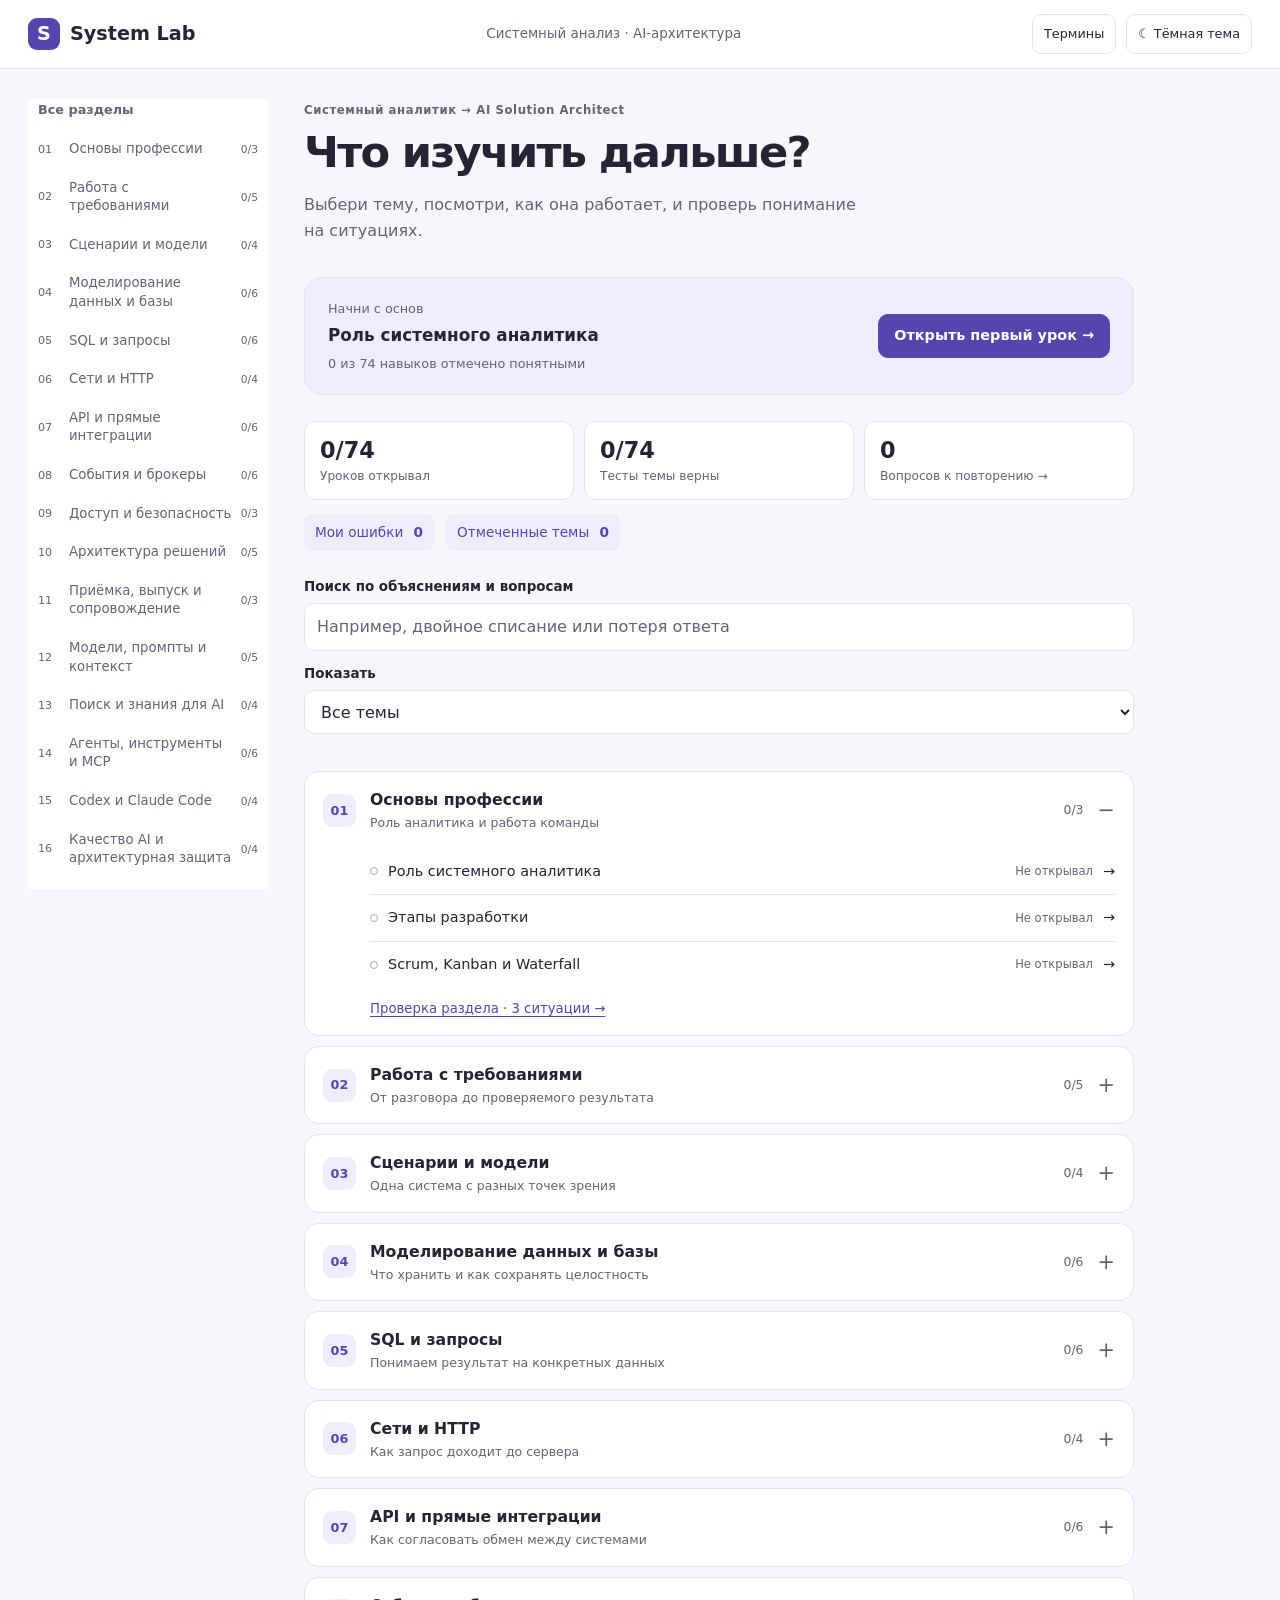
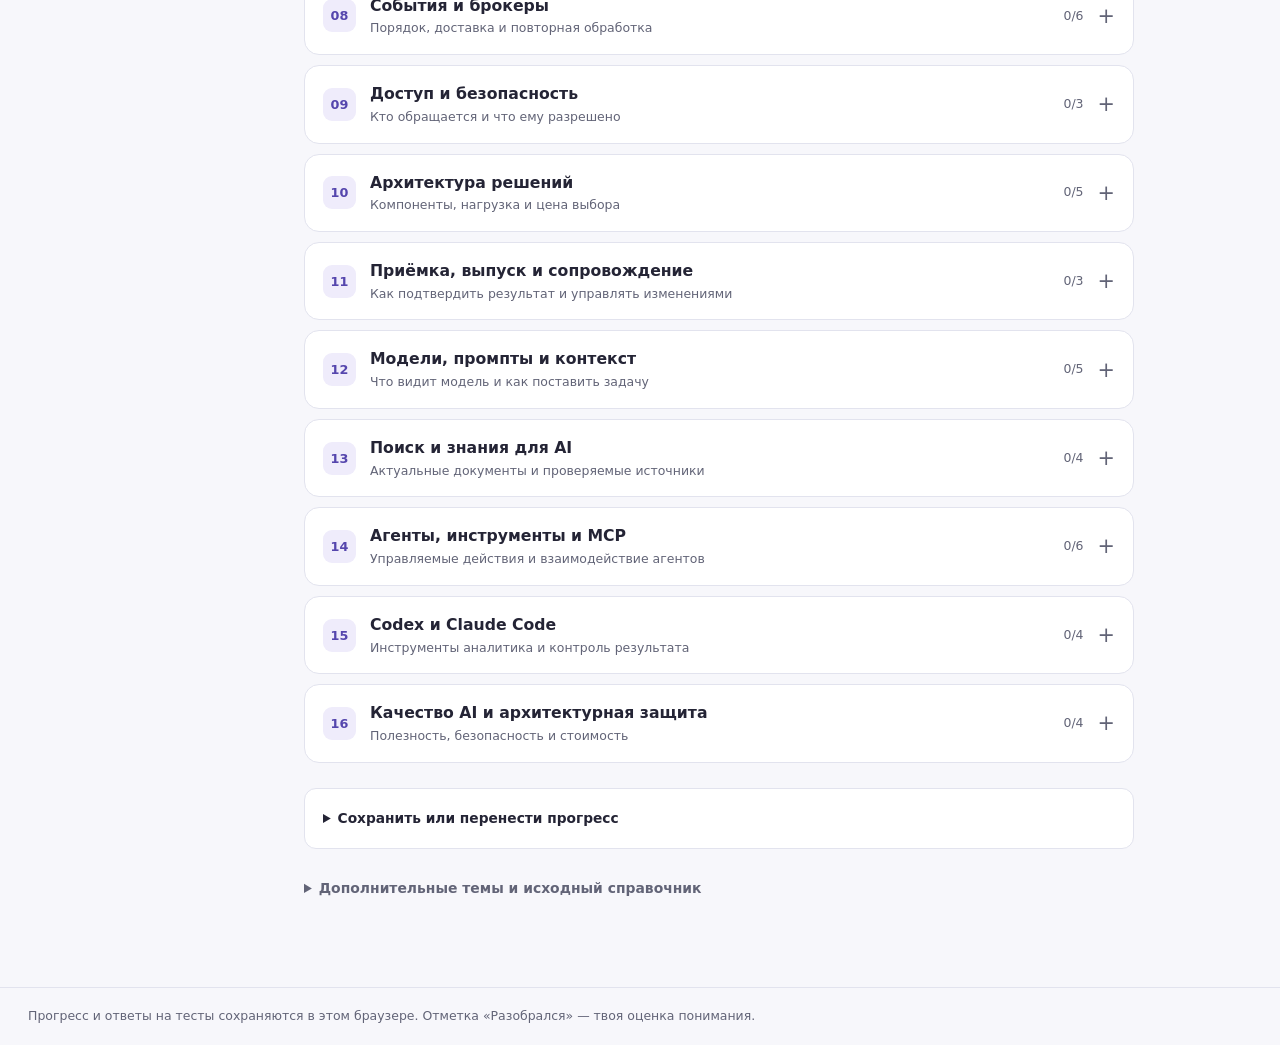
==== commit 69a01178: "Add theme switching, spaced review and interactive study tools" ====
--- a/course.html
+++ b/course.html
@@ -1,3 +1,3 @@
 <!doctype html>
-<html lang="ru"><head><meta charset="utf-8"><meta name="viewport" content="width=device-width,initial-scale=1"><meta name="color-scheme" content="light"><title>System Lab · Навыки системного аналитика</title><link rel="stylesheet" href="study.css?v=20261118-expanded"></head>
-<body><a class="skip-link" href="#main">К содержанию</a><header class="topbar"><div class="topbar-inner"><a class="brand" href="index.html"><span class="brand-mark" aria-hidden="true">S</span>System Lab</a><span class="topbar-note">Системный анализ · AI-архитектура</span></div></header><p id="storage-notice" class="storage-notice" role="status" hidden>Браузер не разрешил сохранить изменения. Они могут пропасть после закрытия страницы.</p><div id="study-app"></div><noscript><p>Для каталога и тренажёра включи JavaScript. <a href="Roadmap-SA.html">Открыть исходный справочник</a>.</p></noscript><footer>Прогресс и ответы на тесты сохраняются в этом браузере. Отметка «Разобрался» — твоя оценка понимания.</footer><script src="roadmap-index.js?v=20261118-expanded"></script><script src="study-data.js?v=20261118-expanded"></script><script src="study-enrichment.js?v=20261118-expanded"></script><script src="study-explanations.js?v=expanded"></script><script src="study-quizzes.js?v=expanded"></script><script src="study-app.js?v=20261118-expanded"></script></body></html>+<html lang="ru"><head><meta charset="utf-8"><meta name="viewport" content="width=device-width,initial-scale=1"><meta name="color-scheme" content="light dark"><script src="study-theme.js?v=tools1"></script><title>System Lab · Навыки системного аналитика</title><link rel="stylesheet" href="study.css?v=20261118-tools1"><link rel="stylesheet" href="study-features.css?v=tools1"></head>
+<body><a class="skip-link" href="#main">К содержанию</a><header class="topbar"><div class="topbar-inner"><a class="brand" href="index.html"><span class="brand-mark" aria-hidden="true">S</span>System Lab</a><span class="topbar-note">Системный анализ · AI-архитектура</span><div class="header-actions"><button type="button" id="glossary-open" class="glossary-open">Термины</button><button type="button" id="theme-toggle" class="theme-toggle" aria-pressed="false">☾ Тёмная тема</button></div></div></header><p id="storage-notice" class="storage-notice" role="status" hidden>Браузер не разрешил сохранить изменения. Они могут пропасть после закрытия страницы.</p><div id="study-app"></div><noscript><p>Для каталога и тренажёра включи JavaScript. <a href="Roadmap-SA.html">Открыть исходный справочник</a>.</p></noscript><footer>Прогресс и ответы на тесты сохраняются в этом браузере. Отметка «Разобрался» — твоя оценка понимания.</footer><script src="roadmap-index.js?v=20261118-tools1"></script><script src="study-data.js?v=20261118-tools1"></script><script src="study-enrichment.js?v=20261118-tools1"></script><script src="study-explanations.js?v=expanded"></script><script src="study-quizzes.js?v=expanded"></script><script src="study-learning.js?v=tools1"></script><script src="study-tools-data.js?v=tools1"></script><script src="study-module-checks.js?v=tools1"></script><script src="study-simulations.js?v=tools1"></script><script src="study-app.js?v=20261118-tools1"></script></body></html>
--- a/study-features.css
+++ b/study-features.css
@@ -0,0 +1,15 @@
+:root{--button-bg:#5546ad;--field:#fff;--success-bg:#e6f3eb;--success-ink:#235b40;--error-bg:#fbeceb;--error-ink:#8a3833;--example-bg:#f7f6fb;--header:#ffffffed}
+html[data-theme=dark]{--ink:#eef0f8;--muted:#b3b8cb;--paper:#141722;--surface:#1e2231;--line:#3a4157;--accent:#c3b5ff;--button-bg:#6550ad;--soft:#2d2946;--green:#90d6b0;--field:#191d2b;--success-bg:#203d32;--success-ink:#a2e6c0;--error-bg:#44282e;--error-ink:#ffb8b5;--example-bg:#25293b;--header:#1e2231f2;color-scheme:dark}
+.topbar{background:var(--header)}.header-actions{display:flex;align-items:center;gap:10px}.theme-toggle,.glossary-open{padding:7px 11px;min-height:40px;border:1px solid var(--line);border-radius:9px;background:var(--surface);color:var(--ink);font-size:.8rem;white-space:nowrap}.theme-toggle:hover,.glossary-open:hover{background:var(--soft)}
+.button{background:var(--button-bg);border-color:var(--button-bg)}.button.secondary{background:var(--surface);border-color:var(--line);color:var(--accent)}.brand-mark,.voice-symbol{background:var(--button-bg)}
+input[type=search],textarea,select{background:var(--field);color:var(--ink);border:1px solid var(--line);border-radius:10px;padding:10px 12px;font:inherit}input::placeholder{color:var(--muted)}select{min-height:44px;max-width:100%}.filter-label{margin:12px 0 5px}.catalog-tools select{width:100%}.continue-card{border-color:var(--line)}.module li+li{border-color:var(--line)}.lesson-position a{background:var(--surface)}.lesson-position a[aria-current]{background:var(--button-bg);color:#fff;border-color:var(--button-bg)}
+.interview{background:var(--surface)}.example{background:var(--example-bg)}.spoken-answer{background:var(--success-bg);color:var(--ink)}.feedback.good{background:var(--success-bg);color:var(--success-ink)}.feedback.rethink{background:var(--error-bg);color:var(--error-ink)}.option-explanations .recommended{color:var(--green)}.tree-node,.rag-lane{background:var(--surface);color:var(--ink)}.side-menu{background:var(--surface)}
+.progress-metrics{display:grid;grid-template-columns:repeat(3,minmax(0,1fr));gap:10px;margin:0 0 14px}.progress-metrics>div,.progress-metrics>a{display:flex;flex-direction:column;border:1px solid var(--line);border-radius:12px;padding:13px 15px;background:var(--surface);text-decoration:none}.progress-metrics strong{font-size:1.4rem;color:var(--ink);line-height:1.4}.progress-metrics span{font-size:.76rem;color:var(--muted)}.practice-links{display:flex;gap:12px;flex-wrap:wrap;margin:10px 0 25px;font-size:.85rem}.practice-links a{background:var(--soft);padding:7px 11px;border-radius:8px;text-decoration:none}.practice-links span{font-weight:800;margin-left:6px}.side-review{display:block;padding:15px 10px;font-size:.86rem}.module-check{padding:0 18px 15px 65px;font-size:.83rem}.progress-settings{padding:18px;background:var(--surface);border:1px solid var(--line);border-radius:12px;margin:25px 0}.progress-settings>summary{font-size:.86rem;font-weight:750}.progress-settings>p{margin-top:14px;font-size:.86rem}.file-label{display:block;font-size:.84rem;font-weight:650;margin-top:18px}.progress-settings input[type=file]{max-width:100%;font-size:.83rem;margin-top:5px}.progress-settings input::file-selector-button{background:var(--soft);color:var(--ink);border:1px solid var(--line);padding:9px 12px;border-radius:8px;margin-right:8px}
+.applicability{border:1px solid var(--line);border-radius:var(--radius);padding:clamp(17px,3vw,27px);background:var(--surface);margin-bottom:18px}.tradeoff{border-left:3px solid #9b8fbd;background:var(--example-bg);padding:10px 14px;border-radius:0 8px 8px 0}.tradeoff strong{font-size:.83rem}.tradeoff p{margin:5px 0 0}.section-check-link{display:block;margin-top:15px;font-size:.85rem}.quiz-score{font-size:.8rem;color:var(--muted);border-left:2px solid var(--line);padding-left:12px}.quiz-pagination{display:flex;align-items:center;justify-content:space-between;gap:10px;border-top:1px solid var(--line);padding-top:18px;margin-top:20px}.quiz-pagination .button{font-size:.78rem;padding:8px 12px}.question-position{font-size:.8rem;color:var(--muted);white-space:nowrap}button:disabled{opacity:.48;cursor:default;filter:none}.practice-tabs{display:flex;gap:8px;flex-wrap:wrap;margin:0 0 22px}.practice-tabs a{padding:8px 12px;border:1px solid var(--line);border-radius:9px;text-decoration:none;font-size:.85rem}.practice-tabs a[aria-current]{background:var(--soft);border-color:var(--accent)}.empty-state{padding:25px;background:var(--surface);border:1px solid var(--line);border-radius:var(--radius)}.return-link{display:inline-block;margin-top:20px;font-size:.9rem}
+.term{display:inline;padding:0;margin:0;background:none;border:0;border-bottom:1px dotted currentColor;color:var(--accent);font:inherit;line-height:inherit;text-align:inherit;cursor:help}.term:hover{background:var(--soft)}.term-dialog{width:min(560px,calc(100vw - 28px));max-height:82vh;overflow:auto;padding:28px;background:var(--surface);color:var(--ink);border:1px solid var(--line);border-radius:18px;box-shadow:0 20px 80px #0005}.term-dialog::backdrop{background:#10132399;backdrop-filter:blur(3px)}.term-dialog h2{padding-right:20px}.term-dialog h3{margin:0 0 6px}.term-dialog p{font-size:.94rem}.term-dialog label{display:block;font-size:.83rem}.term-dialog input{width:100%;margin:5px 0 15px}.dialog-close{position:absolute;right:12px;top:10px;background:none;border:0;color:var(--muted);font-size:1.6rem;width:36px;height:36px}.term-list article{padding:15px 0;border-bottom:1px solid var(--line)}.term-list p{margin:0;color:var(--muted)}
+.learning-sim{border:1px solid var(--line);border-radius:14px;background:var(--example-bg);padding:19px;margin:22px 0}.learning-sim figcaption{font-weight:750;font-size:.93rem;margin-bottom:17px}.sim-track{display:flex;align-items:center;justify-content:center;gap:7px;min-height:96px}.sim-node{flex:1;min-width:0;align-self:stretch;display:flex;flex-direction:column;align-items:start;justify-content:center;padding:13px 10px;gap:7px;background:var(--surface);border:1px solid var(--line);border-radius:10px;font-size:.82rem;overflow-wrap:anywhere;transition:border-color .16s,box-shadow .16s}.sim-number{display:grid;place-items:center;width:23px;height:23px;border-radius:6px;background:var(--soft);color:var(--accent);font-size:.72rem;font-weight:800}.sim-arrow{flex:none;color:var(--muted);font-size:.83rem}.sim-active{border-color:var(--accent);box-shadow:0 0 0 2px color-mix(in srgb,var(--accent) 20%,transparent)}.sim-active .sim-number{background:var(--button-bg);color:#fff}.sim-failed .sim-active{border-style:dashed;border-color:var(--error-ink)}.sim-status{font-size:.91rem;line-height:1.65;margin:17px 0 14px;min-height:4.9em}.sim-controls{display:flex;gap:8px;flex-wrap:wrap}.sim-controls button{background:var(--surface);color:var(--ink);border:1px solid var(--line);border-radius:8px;padding:8px 11px;font-size:.78rem;min-height:39px}.sim-controls button[aria-pressed=true]{border-color:var(--accent);background:var(--soft)}.sim-controls [data-sim-next]{background:var(--button-bg);color:white;border-color:var(--button-bg)}.sim-counter{margin:11px 0 0}.choice-controls{margin-bottom:15px}.choice-track .sim-arrow{font-size:.7rem}.choice-track .sim-node{min-height:75px}.er-layout{display:grid;grid-template-columns:1fr auto 1fr;align-items:center;gap:12px}.er-layout h3{font-size:.87rem;margin:0 0 7px}.er-layout table{width:100%;border-collapse:separate;border-spacing:0;font-size:.8rem;overflow:hidden;border:1px solid var(--line);border-radius:9px;background:var(--surface)}.er-layout td,.er-layout th{text-align:left;border-bottom:1px solid var(--line);padding:9px}.er-layout th{font-size:.7rem;background:var(--soft)}.er-layout tr:last-child td{border-bottom:0}.er-connector{text-align:center;font-size:.93rem;font-weight:700;color:var(--accent)}.er-connector small{display:block;font-size:.63rem;color:var(--muted)}.er-layout .related-row td{background:var(--soft);box-shadow:inset 0 1px var(--accent),inset 0 -1px var(--accent)}.data-sim .sim-controls{margin-top:15px}
+@media(max-width:800px){.topbar-note{display:none}.module-check{padding-left:24px}.progress-metrics>div,.progress-metrics>a{padding:10px}.progress-metrics strong{font-size:1.17rem}.progress-metrics span{font-size:.67rem}.header-actions{gap:6px}.theme-toggle,.glossary-open{font-size:.72rem;padding:6px 8px}}
+@media(max-width:540px){.topbar-inner{gap:8px;padding-inline:12px}.brand{font-size:1rem;gap:7px}.brand-mark{width:28px;height:28px}.glossary-open{padding-inline:7px}.learning-sim{padding:14px}.sim-track{flex-wrap:wrap;gap:8px}.sim-node{flex:1 1 40%;min-height:82px}.sim-arrow{display:none}.sim-status{min-height:0}.choice-track{display:grid;grid-template-columns:1fr 1fr}.choice-track .sim-arrow{display:block;grid-column:1/-1;text-align:center}.er-layout{grid-template-columns:1fr}.er-connector small{font-size:.74rem}.quiz-pagination{flex-wrap:wrap}.quiz-pagination .button{font-size:.72rem;padding-inline:10px}.term-dialog{padding:22px}}
+.fanout-top{max-width:260px;margin:auto;display:grid;gap:8px}.fanout-note{display:block;text-align:center;font-size:.75rem;color:var(--muted);margin:10px 0}.fanout-top .sim-node{min-height:68px}.fanout-children{position:relative;display:grid;grid-template-columns:repeat(2,minmax(0,1fr));gap:24px;margin-top:26px;padding-top:12px}.fanout-children:before{content:'';position:absolute;left:25%;right:25%;top:0;border-top:1px solid var(--muted)}.fanout-children:after{content:'';position:absolute;left:50%;top:-26px;height:26px;border-left:1px solid var(--muted)}.fanout-children>div{position:relative;display:grid;gap:7px}.fanout-children>div:before{content:'';position:absolute;left:50%;top:-12px;height:12px;border-left:1px solid var(--muted)}.fanout-children small{font-size:.71rem;text-align:center;color:var(--muted)}.fanout-children .sim-node{min-height:75px}.sim-controls button{min-height:44px}
+@media(prefers-reduced-motion:reduce){.sim-node{transition:none}}
+@media print{.topbar,.voice,.sim-controls,.quiz-pagination,.progress-settings{display:none}body{background:white;color:black}.learning-sim,.lesson-explanation{break-inside:avoid}}
